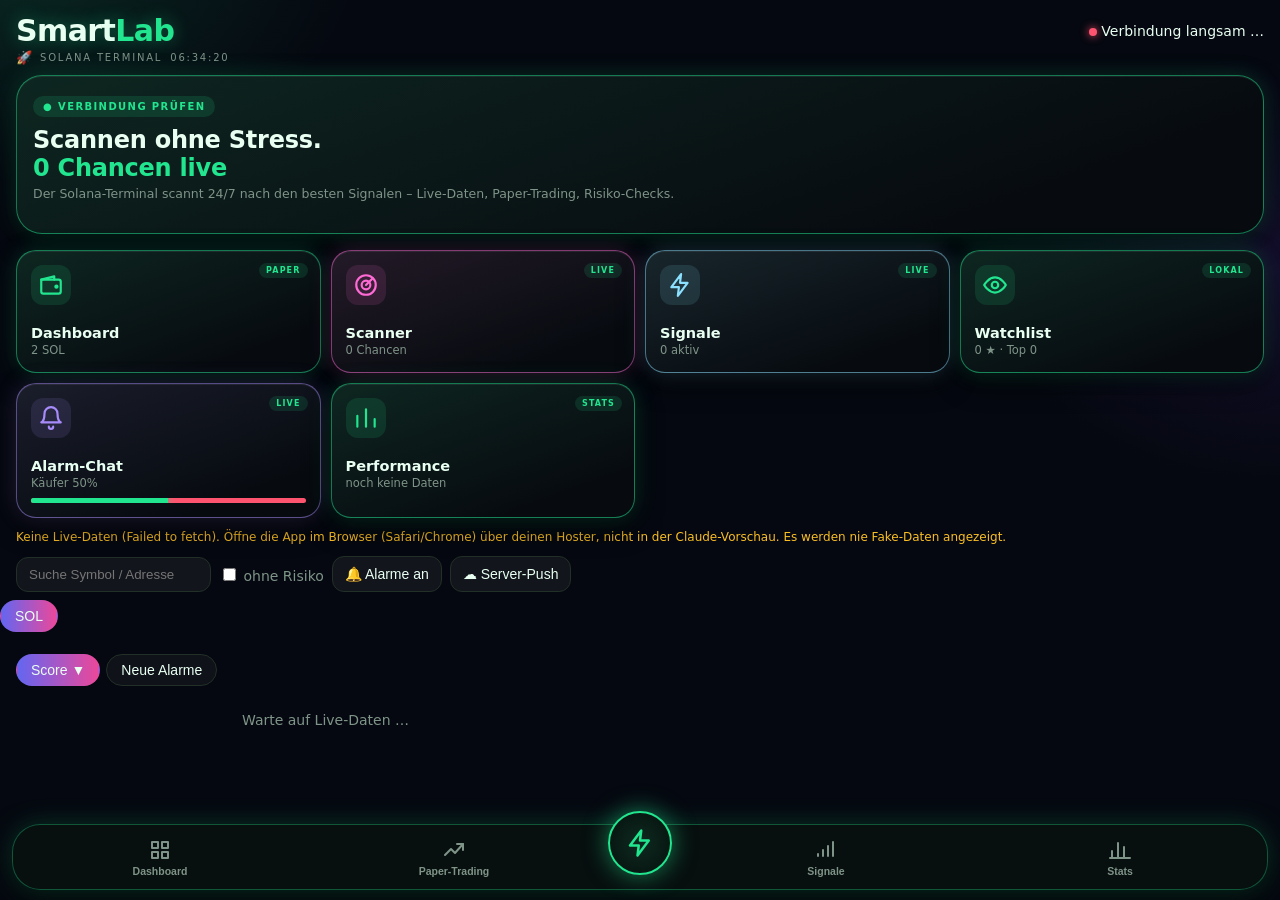
==== index.html @ 412c171f "Add files via upload" ====
<!doctype html><html lang=de><meta charset=utf-8><meta name=viewport content="width=device-width,initial-scale=1,viewport-fit=cover"><meta name=theme-color content="#070b14">
<link rel=manifest href=manifest.json><link rel=apple-touch-icon href=icon-192.png><meta name=apple-mobile-web-app-capable content=yes><title>Smart Lab</title>
<style>
:root{--bg:#0a0a14;--p:#0f1420;--l:#223027;--t:#e9fff2;--m:#7f9488;--g:#22e58f;--r:#ff5470;--c:#38bdf8;--y:#fbbf24}
*{box-sizing:border-box}body{margin:0;padding-top:env(safe-area-inset-top);padding-bottom:env(safe-area-inset-bottom);min-height:100vh;color:var(--t);font:14px system-ui,-apple-system;background:radial-gradient(700px 400px at 5% -5%,#0d3d2b77,transparent),radial-gradient(700px 500px at 100% 25%,#0a2a3a55,transparent),var(--bg)}
header{padding:16px 16px 4px;display:flex;align-items:center;justify-content:space-between}h1{font:800 30px/1 system-ui;margin:0;letter-spacing:-.02em;color:var(--t)}h1 span{color:var(--g)}
.sub{display:flex;align-items:center;gap:8px;color:var(--m);font-size:10px;letter-spacing:.18em;margin-top:6px}.sub:before{content:'🚀';font-size:13px;filter:none;letter-spacing:0}
.dot{display:inline-block;width:8px;height:8px;border-radius:50%;background:var(--g);box-shadow:0 0 8px var(--g)}.dot.e{background:var(--r);box-shadow:0 0 8px var(--r)}
.hero{margin:8px 16px 4px;padding:20px 16px;border-radius:26px;border:1px solid #22e58f33;background:linear-gradient(150deg,#0e2a20,#0a1410 75%);box-shadow:0 12px 30px #0009,inset 0 1px #ffffff14;position:relative;overflow:hidden}
.hero .bd{display:inline-flex;align-items:center;gap:6px;font-size:10px;font-weight:700;letter-spacing:.14em;padding:5px 10px;border-radius:20px;background:#22e58f22;color:var(--g)}
.hero h2{font:800 24px/1.15 system-ui;margin:10px 0 4px;letter-spacing:-.01em}.hero h2 b{color:var(--g);display:block}
.hero p{color:var(--m);margin:0 0 12px;font-size:12.5px;max-width:80%}
.tiles{display:grid;grid-template-columns:1fr 1fr;gap:10px;padding:12px 16px}@media(min-width:900px){.tiles{grid-template-columns:repeat(4,1fr)}}
.tile{position:relative;border-radius:20px;border:1px solid #ffffff18;padding:14px;display:flex;flex-direction:column;gap:20px;cursor:pointer;overflow:hidden;background:linear-gradient(160deg,#121a17,#0c1210 85%);box-shadow:0 10px 22px #0008,inset 0 1px #ffffff14;transition:.2s}
.tile.on{border-color:#22e58f77;box-shadow:0 0 0 1px #22e58f55,0 10px 22px #0008}
.tile .bd{position:absolute;top:12px;right:12px;font-size:8px;font-weight:700;letter-spacing:.14em;padding:3px 7px;border-radius:8px;background:#22e58f1f;color:var(--g)}
.tile svg{width:26px;height:26px;fill:none;stroke:currentColor;stroke-width:2;stroke-linecap:round;stroke-linejoin:round;pointer-events:none;background:currentColor22;border-radius:12px;padding:7px;box-sizing:content-box}
.tile b{font-size:14.5px;pointer-events:none}.tile small{display:block;color:var(--m);font-size:11.5px;margin-top:2px;pointer-events:none;line-height:1.3}
.t1{color:#ff6ad5}.t1 svg{background:#ff6ad51f}.t2{color:#8be0ff}.t2 svg{background:#8be0ff1f}
.t3{color:#22e58f}.t3 svg{background:#22e58f1f}.t4{color:#a78bfa}.t4 svg{background:#a78bfa1f}
.bar{height:5px;border-radius:5px;background:var(--r);overflow:hidden;margin-top:7px}.bar i{display:block;height:100%;width:50%;background:var(--g);box-shadow:0 0 8px var(--g)}
input,button.b{background:#ffffff0d;border:1px solid var(--l);color:var(--t);border-radius:12px;padding:9px 12px}#er{color:var(--y);padding:0 16px 8px;font-size:12px}
.row{display:flex;flex-wrap:wrap;gap:8px;align-items:center;padding:4px 16px 8px}.row label{color:var(--m)}
.pr{display:flex;gap:6px;flex-wrap:wrap;align-items:center;padding:0 16px 8px}.pr button{border:1px solid var(--l);border-radius:20px;padding:6px 12px;color:var(--t);background:#ffffff0a}
details{margin:0 16px 10px;background:#ffffff0a;border:1px solid var(--l);border-radius:14px;padding:8px 12px}details label{display:block;margin:6px 0;color:var(--m)}details input{width:120px;margin-left:8px}
#hot{display:grid;grid-template-columns:repeat(auto-fit,minmax(150px,1fr));gap:10px;padding:0 16px 12px}
.hc{background:linear-gradient(160deg,#1a1a3d,#132544);border:1px solid var(--l);border-radius:16px;padding:12px;box-shadow:0 0 20px #6366f11f}.hc b{font-size:16px}.hc small{color:var(--m)}
main{padding:0 16px calc(24px + env(safe-area-inset-bottom))}
.w{overflow-x:auto;background:#ffffff08;border:1px solid var(--l);border-radius:18px;backdrop-filter:blur(8px)}table{border-collapse:collapse;width:100%;white-space:nowrap}
th,td{padding:9px 10px;text-align:right;border-bottom:1px solid #ffffff12}th{color:var(--m);cursor:pointer;font-weight:600}td:first-child,th:first-child{text-align:left}
tr.hit{box-shadow:inset 3px 0 var(--g);background:#22e58f12}.up{color:var(--g)}.dn{color:var(--r)}
@keyframes fl{from{background:#38bdf83a}to{background:transparent}}tr.nw{animation:fl 2.5s}
.sc{display:inline-block;min-width:34px;text-align:center;border-radius:9px;padding:2px 6px;font-weight:800;color:#04121a}
.f{font-size:10px;border:1px solid var(--y);color:var(--y);border-radius:6px;padding:1px 4px;margin-left:4px}.f.B{border-color:var(--c);color:var(--c)}.f.W{border-color:var(--r);color:var(--r)}
.chn{font-size:9px;font-weight:700;letter-spacing:.05em;color:var(--m);border:1px solid var(--l);border-radius:6px;padding:1px 5px;margin-left:2px}
button{background:none;border:0;color:var(--m);cursor:pointer;font-size:14px}button.st{color:var(--y)}
tr.x td{text-align:left;white-space:normal;color:var(--m)}tr.x a{margin-right:12px}
aside{background:#ffffff08;border:1px solid var(--l);border-radius:18px;padding:14px}aside div{padding:8px 0;border-bottom:1px solid #ffffff12}a{color:var(--c);text-decoration:none}
.cd{position:relative;background:linear-gradient(160deg,#ffffff12,#ffffff05);border:1px solid #ffffff1c;border-radius:20px;padding:12px;margin-bottom:10px;backdrop-filter:blur(10px);box-shadow:0 8px 24px #0006}
.cd.hit{border-color:#22e58f88;box-shadow:0 0 22px #22e58f33,0 8px 24px #0006}.cd.nw{animation:fl 2.5s}
.ch{display:flex;align-items:center;gap:8px;flex-wrap:wrap}.ch b{font-size:18px}.ag{margin-left:auto;color:var(--m);font-size:12px}
.ca{display:flex;align-items:center;justify-content:space-between;width:100%;margin:8px 0;padding:10px 12px;border-radius:12px;background:#38bdf814;border:1px dashed #38bdf877;color:var(--c);font:600 13px ui-monospace,monospace}.ca span{color:var(--t);font-family:system-ui}.ca:active{background:#38bdf844}
.mg{display:grid;grid-template-columns:repeat(3,1fr);gap:8px}.mg div{background:#ffffff0a;border-radius:12px;padding:8px;text-align:center;font-weight:700}.mg small{display:block;color:var(--m);font-weight:500;font-size:10px;letter-spacing:.08em;text-transform:uppercase}
.cf2{display:flex;align-items:center;gap:10px;margin-top:8px;flex-wrap:wrap}.lk a{display:inline-block;margin:2px 12px 2px 0;font-size:13px}
.chips{display:flex;gap:6px;overflow-x:auto;padding-bottom:10px}.chips button{white-space:nowrap;border:1px solid var(--l);border-radius:20px;padding:7px 14px;color:var(--t);background:#ffffff0a}.chips button.on{background:linear-gradient(90deg,#6366f1,#ec4899);border-color:transparent}
.bub{background:linear-gradient(160deg,#2b2f6b,#1a1f4a);border:1px solid #ffffff1c;border-radius:4px 20px 20px 20px;padding:10px 12px;margin-bottom:10px;max-width:520px}.bub small{display:block;color:var(--m);margin-bottom:2px}
.toast{position:fixed;left:50%;bottom:calc(24px + env(safe-area-inset-bottom));transform:translate(-50%,40px);opacity:0;background:#22e58f;color:#04121a;font-weight:700;padding:10px 16px;border-radius:14px;transition:.25s;z-index:9;pointer-events:none}.toast.on{opacity:1;transform:translate(-50%,0)}
.em{color:var(--m);padding:16px;text-align:center}@keyframes pu{50%{opacity:.4}}.bd{animation:pu 1.8s infinite}
.cd.cp{display:flex;align-items:center;gap:8px;padding:8px 10px;margin-bottom:6px;cursor:pointer}.cd.cp b{font-size:14px;white-space:nowrap}.cd.cp .ag{margin-left:auto;color:var(--m);font-size:12px;white-space:nowrap}.cd.cp .sc{min-width:28px;font-size:12px}
#cpb.on{background:linear-gradient(90deg,#6366f1,#ec4899);border-color:transparent}
@media(min-width:900px){#cards{display:grid;grid-template-columns:repeat(2,1fr);gap:10px}.cd{margin:0}}
.mo{position:fixed;inset:0;background:#000b;display:none;align-items:center;justify-content:center;z-index:10}.mb{background:var(--p);border:1px solid var(--l);border-radius:18px;padding:16px;width:min(92vw,420px);display:flex;flex-direction:column;gap:10px}.mb input{width:100%;font:600 13px ui-monospace,monospace}.mb small{color:var(--m)}
.ca{gap:10px;align-items:center}.ca code{flex:1;text-align:left;font:600 12px/1.35 ui-monospace,monospace;word-break:break-all;user-select:all;-webkit-user-select:all}.ca span{white-space:nowrap;font-size:12px}
/* Neon-Look */
body{background:radial-gradient(600px 380px at 0 -5%,#22e58f26,transparent 60%),radial-gradient(500px 360px at 100% 30%,#7c3aed22,transparent 60%),#050810}
h1{text-shadow:0 0 18px #22e58f66}.tile b{color:var(--t)}.tile{--a:currentColor}.cd,.hero,.hc{--a:#22e58f}
.cd,.tile,.hero,.hc{border:1px solid color-mix(in srgb,var(--a) 50%,transparent);box-shadow:0 0 22px color-mix(in srgb,var(--a) 18%,transparent),0 10px 26px #000a,inset 0 1px #ffffff12;background:linear-gradient(160deg,color-mix(in srgb,var(--a) 10%,#0b1114),#070b10 80%)}
#cards>.cd:nth-of-type(6n+2){--a:#ff5470}#cards>.cd:nth-of-type(6n+3){--a:#38bdf8}#cards>.cd:nth-of-type(6n+4){--a:#a78bfa}#cards>.cd:nth-of-type(6n+5){--a:#f472b6}
.mg div{background:#06120f99;border:1px solid #22e58f22}
.av{width:38px;height:38px;border-radius:50%;display:inline-flex;align-items:center;justify-content:center;font-weight:800;font-size:13px;background:radial-gradient(circle at 30% 30%,#22e58f55,#0b1a2a);border:1px solid #22e58f66;box-shadow:0 0 12px #22e58f44}
#nv{position:fixed;left:12px;right:12px;bottom:calc(10px + env(safe-area-inset-bottom));height:66px;display:grid;grid-template-columns:1fr 1fr 78px 1fr 1fr;align-items:center;border-radius:28px;background:#08110fee;border:1px solid #22e58f55;box-shadow:0 0 26px #22e58f33,0 10px 30px #000c;backdrop-filter:blur(14px);z-index:9}
#nv button{display:flex;flex-direction:column;align-items:center;gap:3px;color:var(--m);font-size:10.5px;font-weight:600;padding:6px 0}
#nv button.on{color:var(--g);text-shadow:0 0 10px #22e58f88}
#nv svg{width:24px;height:24px;fill:none;stroke:currentColor;stroke-width:2;stroke-linecap:round;stroke-linejoin:round;pointer-events:none}
#nv .mid{width:64px;height:64px;margin:-28px auto 0;border-radius:50%;background:radial-gradient(circle,#0d2a20,#06100d);border:2px solid var(--g);color:var(--g);box-shadow:0 0 24px #22e58f88;justify-content:center}#nv .mid svg{width:30px;height:30px}
body.sb .hero,body.sb .tiles{display:none}
main{padding-bottom:calc(110px + env(safe-area-inset-bottom))}.toast{bottom:calc(96px + env(safe-area-inset-bottom))}
</style>
<header><h1>Smart<span>Lab</span></h1><div><span class=dot id=dt></span> <span id=cd></span></div></header>
<div class=sub style="margin:0 16px 10px"><span>SOLANA TERMINAL</span><span id=ts></span></div>
<div class=hero><span class=bd id=hbd>● BOT AKTIV</span><h2>Scannen ohne Stress.<b id=hk1>0 Chancen live</b></h2><p>Der Solana-Terminal scannt 24/7 nach den besten Signalen – Live-Daten, Paper-Trading, Risiko-Checks.</p></div>
<div class=tiles>
<div class="tile t3 on" data-v=dash><span class=bd>PAPER</span><svg viewBox="0 0 24 24"><path d="M3 7h16a2 2 0 012 2v9a2 2 0 01-2 2H5a2 2 0 01-2-2z"/><path d="M3 7l12-3v3"/><circle cx="17" cy="13.5" r="1"/></svg><div><b>Dashboard</b><small id=k6>2 SOL</small></div></div>
<div class="tile t1" data-v=scan><span class=bd>LIVE</span><svg viewBox="0 0 24 24"><circle cx=12 cy=12 r=9 /><circle cx=12 cy=12 r=4 /><path d="M12 12l6-6"/></svg><div><b>Scanner</b><small id=k1>0 Tokens</small></div></div>
<div class="tile t2" data-v=sig><span class=bd>LIVE</span><svg viewBox="0 0 24 24"><path d="M13 2L4 14h7l-1 8 9-12h-7z"/></svg><div><b>Signale</b><small id=k2>0 aktiv</small></div></div>
<div class="tile t3" data-v=watch><span class=bd>LOKAL</span><svg viewBox="0 0 24 24"><path d="M2 12s4-7 10-7 10 7 10 7-4 7-10 7S2 12 2 12z"/><circle cx=12 cy=12 r=3 /></svg><div><b>Watchlist</b><small id=k3>0 ★</small></div></div>
<div class="tile t4" data-v=feed><span class=bd>LIVE</span><svg viewBox="0 0 24 24"><path d="M6 8a6 6 0 0112 0c0 7 3 8 3 8H3s3-1 3-8"/><path d="M10 20a2 2 0 004 0"/></svg><div><b>Alarm-Chat</b><small id=k4>Käufer 0%</small><div class=bar><i id=br></i></div></div></div>
<div class="tile t3" data-v=perf><span class=bd>STATS</span><svg viewBox="0 0 24 24"><path d="M4 20V10M12 20V4M20 20v-7"/></svg><div><b>Performance</b><small id=k5>noch keine Daten</small></div></div>
</div>
<div id=er></div>
<div class=row><input id=q placeholder="Suche Symbol / Adresse"><label><input id=rk type=checkbox> ohne Risiko</label><button class=b id=nb>🔔 Alarme an</button><button class=b id=spb>☁ Server-Push</button></div>
<div class=chips id=chn></div>
<div id=hot></div>
<main><div id=tw><div class=chips id=sr></div><div id=cards></div></div><aside id=fa><b>💬 Alarm-Chat</b><input id=fq placeholder="Suche: Symbol, Adresse, SIGNAL, x2, Watchlist" style="width:100%;margin-top:8px"><div id=fd style="margin-top:10px"></div></aside></main><nav id=nv><button data-v=dash><svg viewBox="0 0 24 24"><path d="M4 4h6v6H4zM14 4h6v6h-6zM4 14h6v6H4zM14 14h6v6h-6z"/></svg>Dashboard</button><button data-v=perf><svg viewBox="0 0 24 24"><path d="M3 17l6-6 4 4 8-9"/><path d="M15 6h6v6"/></svg>Paper-Trading</button><button class=mid data-v=home><svg viewBox="0 0 24 24"><path d="M13 2L4 14h7l-1 8 9-12h-7z"/></svg></button><button data-v=sig><svg viewBox="0 0 24 24"><path d="M4 18v-2M9 18v-6M14 18V8M19 18V4"/></svg>Signale</button><button data-v=stats><svg viewBox="0 0 24 24"><path d="M4 20v-7M10 20V5M16 20v-11M22 20H2"/></svg>Stats</button></nav>
<div class=toast id=toast></div><div class=mo id=mo><div class=mb><b>Adresse manuell kopieren</b><input id=mi readonly onclick="this.select()"><small>Automatisches Kopieren wird hier blockiert. Tippe ins Feld, wähle „Alles auswählen“ und dann „Kopieren“.</small><button class=b data-m=1>Schließen</button></div></div>
<script>const $=s=>document.querySelector(s),X=s=>String(s).replace(/[&<>"']/g,c=>'&#'+c.charCodeAt(0)+';');
const F=n=>n>=1e6?'$'+(n/1e6).toFixed(2)+'M':n>=1e3?'$'+(n/1e3).toFixed(1)+'K':'$'+Math.round(n);
const tm=ts=>new Date(ts).toLocaleTimeString('de-DE',{hour:'2-digit',minute:'2-digit',second:'2-digit'}),dl=ts=>{const n=new Date(),s0=new Date(n.getFullYear(),n.getMonth(),n.getDate()).getTime();return ts>=s0?'Heute':ts>=s0-864e5?'Gestern':new Date(ts).toLocaleDateString('de-DE',{day:'2-digit',month:'2-digit'})},ago=ts=>{const m=Math.floor((Date.now()-ts)/6e4);return m<1?'gerade eben':m<60?'vor '+m+' Min':m<1440?'vor '+Math.floor(m/60)+' Std '+m%60+' Min':'vor '+Math.floor(m/1440)+' Tg'};
const al2=x=>FD.find(f=>f.key==x.key&&f.ts);
const ld=(k,d)=>{try{return JSON.parse(localStorage[k])}catch(e){return d}},sv=(k,v)=>{try{localStorage[k]=JSON.stringify(v)}catch(e){}};
const CHAINS=['solana'],CHN={solana:'SOL'};
const CF=[['liq','Min. Liquidität $'],['vol','Min. Vol 1h $'],['mmin','Min. MCap $'],['mmax','Max. MCap $'],['ratio','Min. Käuferanteil (0-1)'],['score','Min. Score'],['fs','Final-Stretch-Modus (1=an, 0=aus)'],['cooldown','Cooldown (Minuten)'],['watchPct','Watchlist-Alarm ab % Bewegung'],['devMax','Max. Dev-Wallet-Anteil %'],['quietFrom','Ruhe ab Stunde (0-23, leer=aus)'],['quietTo','Ruhe bis Stunde (0-23)'],['sound','Ton (1/0)'],['minAge','Neu-Token-Sperre (Min. nach Launch)'],['tgMin','Telegram ab Score'],['tgToken','Telegram Bot-Token','text'],['tgChat','Telegram Chat-ID','text'],['workerUrl','Cloudflare-Worker-URL (für Server-Push)','text'],['vapidKey','VAPID Public Key (vom Worker)','text'],['botUrl','Bot-Worker-URL (24/7-Betrieb)','text'],['botKey','Bot-Passwort (24/7-Betrieb)','text']];
const PR={Konservativ:{liq:3e4,vol:5e4,mmin:1e5,mmax:1e7,ratio:.6,score:75},Ausgewogen:{liq:1e4,vol:2e4,mmin:5e4,mmax:5e6,ratio:.55,score:55},Aggressiv:{liq:5e3,vol:1e4,mmin:2e4,mmax:5e6,ratio:.5,score:55}};
const DM=40;
let C={liq:1e4,vol:2e4,mmin:5e4,mmax:5e6,ratio:.55,score:55,cooldown:30,watchPct:15,devMax:15,quietFrom:'',quietTo:'',sound:1,tgToken:'',tgChat:'',workerUrl:'',vapidKey:'',botUrl:'',botKey:'',tgMin:80,minAge:6,fs:1};Object.assign(C,ld('c',{}));if(+C.score===60)C.score=55;C.score=Math.max(55,+C.score||55);
if(ld('wipe',0)<1){['pt','tr','stz','stzh','rc','h','fd','s2','snz','wv','bwt'].forEach(k=>{try{localStorage.removeItem(k)}catch(e){}});sv('pt',{open:{},done:[],rs:Date.now()});sv('wipe',1)}
const inQuiet=()=>{if(C.quietFrom===''||C.quietTo===''||C.quietFrom==null||C.quietTo==null)return false;const h=new Date().getHours(),f=+C.quietFrom,t=+C.quietTo;return f<t?(h>=f&&h<t):(h>=f||h<t)};
let LK={},view='home',LE='',R=[],FD=ld('fd',[]),SP={},KN=null,bad=0,nxt=0,key='score',dir=-1;
let W=new Set(ld('w',[])),SM=ld('s2',null);if(!SM){SM={};(ld('s',[])||[]).forEach(k=>SM[k]=Date.now())}
let Hh=ld('h',{}),RC=ld('rc',{}),RCbusy=new Set(),CE=ld('ce',null);if(!CE)CE=[...CHAINS];
let PT=ld('pt',{open:{},done:[]}),PTC={size:.2,tp:.2,sl:.2,min:55,fee:.01,start:2,arm:.2,cap:1.5,tr:.12,tr2:.15,floor:.08,stages:[[.25,1/3],[.6,1/3]],maxOpen:3,maxRun1:120,maxMcLiq:30,confirm:45e3,rug:.3,stagMin:90,stagBand:.1,dayLoss:.3,minAge:.5,minLiq:15e3,maxRun:40,buy:70,top10:40,top1:25,ins:20,holdMin:60,tfee:5};
let TR=ld('tr',{}),STZ=ld('stz',{wins:0,losses:0,total:0}),STZH=ld('stzh',[]);
let WV=ld('wv',{}),CP=false,SNZ=ld('snz',{});
let CO=Object.assign({rules:[],les:[],sh:[],dn:{}},ld('co',{}));
const mF=f=>{const g=(k,d)=>f[k]==null?d:f[k],c=(x,a,b)=>Math.max(a,Math.min(b,x));return[g('score',55)/100,c(Math.log(1+g('mcl',10))/4,0,1.5),c(g('c5',0)/50,-1,2),c(g('c1',0)/200,-1,2),g('ratio',.55),Math.log(1+g('liq',1e4))/12,Math.min(g('age',5),48)/48,g('top10',20)/100,g('top1',8)/50,c(g('v1l',2)/10,0,2),c(Math.log(1+g('act',50))/7,0,1.5),c(g('since',0)/100,-1,2),c(Math.log(1+g('rep',0))/4,0,1.5),g('soc',1)/3,c(g('ser',0)/3,0,2)]};
const mS=z=>1/(1+Math.exp(-Math.max(-30,Math.min(30,z))));
const mP=(m,f)=>{const x=mF(f);if(x.length!=m.w.length)return 1;return mS(m.b+x.reduce((a,v,i)=>a+v*m.w[i],0))};
function mFit(S){const X=S.map(s=>mF(s.f)),w=Array(X[0].length).fill(0);let b=0;for(let e=0;e<300;e++){const gw=Array(w.length).fill(0);let gb=0;S.forEach((s,i)=>{const er=mS(b+X[i].reduce((a,v,j)=>a+v*w[j],0))-(s.w?1:0);X[i].forEach((v,j)=>gw[j]+=er*v);gb+=er});for(let j=0;j<w.length;j++)w[j]-=.3*(gw[j]/S.length+.05*w[j]);b-=.3*gb/S.length}return{w,b}}
function coachModel(){const S=PT.done.filter(d=>d.f).map(d=>({f:d.f,w:d.sol>0,t:d.t1})).concat((CO.ss||[]).map(s=>({f:s.f,w:s.w,t:s.t}))),old=CO.m||{};
 if(S.length<30){CO.m=Object.assign(old,{n:S.length,on:false});return}
 S.sort((a,b)=>a.t-b.t);const k=Math.floor(S.length*.75),tr=S.slice(0,k),te=S.slice(k),br=tr.filter(s=>s.w).length/tr.length,m0=mFit(tr),
 bs=te.reduce((a,s)=>a+(mP(m0,s.f)-(s.w?1:0))**2,0)/te.length,b0=te.reduce((a,s)=>a+(br-(s.w?1:0))**2,0)/te.length,m=mFit(S),base=S.filter(s=>s.w).length/S.length;
 CO.m={w:m.w,b:m.b,n:S.length,base,th:Math.max(.12,base*.6),q:b0?1-bs/b0:0,on:te.length>=10&&bs<b0*.95&&!old.off,off:old.off,sn:old.sn||0,sl:old.sl||0}}
const EXA={BE07:[.07,.01],BE10:[.1,.02],BE15:[.15,.03]};
function coachAlt(t,pnl){const X=t.x||(t.x={}),pk=(t.peak||t.mc0)/t.mc0-1;for(const n in EXA){if(!(n in X))X[n]=null;if(X[n]!=null)continue;if(pnl>=.2)X[n]=.2;else if(pnl<=-.2)X[n]=pnl;else if(pk>=EXA[n][0]&&pnl<=EXA[n][1])X[n]=(1+pnl)*.98-1}for(const n in EXG){if(!(n in X))X[n]=null;if(X[n]!=null)continue;if(pnl>=EXG[n][0])X[n]=EXG[n][0];else if(pnl<=-EXG[n][1])X[n]=pnl}}
function coachExit(){const T=PT.done.filter(d=>d.alt&&d.alt.FIX20!=null&&d.alt.BE10!=null);CO.xg={};if(T.length<20)return;let best=null;const av=x=>x.reduce((s,v)=>s+v,0)/(x.length||1);
 for(const n in EXA){const gs=T.filter(d=>d.alt[n]!=null).map(d=>d.alt[n]-d.alt.FIX20),g=av(gs),h=Math.floor(gs.length/2);CO.xg[n]=g;if(g>.005&&av(gs.slice(0,h))>0&&av(gs.slice(h))>0&&(!best||g>CO.xg[best]))best=n}
 CO.ex=best?{n:best,arm:EXA[best][0],stop:EXA[best][1]}:null;
 const T2=PT.done.filter(d=>d.alt&&d.alt.FIX20!=null&&d.alt.T15S12!=null);let b2=null;
 if(T2.length>=20)for(const n in EXG){const gs=T2.map(d=>d.alt[n]-d.alt.FIX20),g=av(gs),h=Math.floor(gs.length/2);CO.xg[n]=g;if(g>.005&&av(gs.slice(0,h))>0&&av(gs.slice(h))>0&&(!b2||g>CO.xg[b2]))b2=n}
 CO.tpsl=b2?{n:b2,tp:EXG[b2][0],sl:EXG[b2][1]}:null;coachApply()}
const EXG={};[.15,.2,.3].forEach(tp=>[.12,.15,.2].forEach(sl=>{if(!(tp==.2&&sl==.2))EXG['T'+Math.round(tp*100)+'S'+Math.round(sl*100)]=[tp,sl]}));
function coachApply(){PTC.buy=CO.buy||70;PTC.tp=CO.tpsl?CO.tpsl.tp:.2;PTC.sl=CO.tpsl?CO.tpsl.sl:.2}coachApply();
const coachP=r=>CO.m&&CO.m.w&&CO.m.n>=30?'<br><small>🧠 KI-Chance '+Math.round(mP(CO.m,feat(r))*100)+'%</small>':'';
document.addEventListener('click',async e=>{const id=e.target.id;if(id=='cob'){const j=JSON.stringify({co:CO,pt:PT.done.slice(0,150)});try{await navigator.clipboard.writeText(j);alert('Coach-Daten kopiert. Füge sie in eine Notiz ein, um sie zu sichern.')}catch(x){prompt('Alles markieren und kopieren:',j)}}
 if(id=='coi'){const t=prompt('Gesicherte Coach-Daten einfügen:');if(!t)return;try{const j=JSON.parse(t);if(!j.co)throw 0;CO=Object.assign({rules:[],les:[],sh:[],dn:{}},j.co);const have=new Set(PT.done.map(d=>d.addr+d.t0));(j.pt||[]).forEach(d=>{if(!have.has(d.addr+d.t0))PT.done.push(d)});PT.done.sort((a,b)=>b.t1-a.t1);PT.done=PT.done.slice(0,150);sv('co',CO);sv('pt',PT);coachApply();draw()}catch(x){alert('Die Daten konnten nicht gelesen werden.')}}});
function coachInfo(){const m=CO.m||{},x=CO.xg||{};return coachBil()+`<div style="padding:8px 0;border-top:1px solid #ffffff12"><b>📈 Vorhersage-Modell</b><br><small>${m.on?'aktiv – blockiert Einstiege mit Gewinnchance unter '+Math.round(m.th*100)+'% ('+(m.sn||0)+' geprüft, Qualität '+Math.round(m.q*100)+'%)':m.off?'abgeschaltet – blockierte zu viele Gewinner':m.n>=30?'lernt weiter (noch nicht besser als Zufall)':'sammelt Daten: '+(m.n||0)+' von 30 Trades'}</small></div><div style="padding:8px 0;border-top:1px solid #ffffff12"><b>🔒 Ausstiegs-Optimierer</b><br><small>${CO.ex?'aktiv: '+CO.ex.n+' – Stop auf '+(CO.ex.stop*100).toFixed(0)+'% sobald der Trade +'+(CO.ex.arm*100).toFixed(0)+'% erreicht hat':'testet Gewinn-Sicherungen und Take-Profit/Stop-Loss-Werte parallel zu jedem Trade'}${CO.tpsl?'<br>Ziele angepasst: Take-Profit +'+Math.round(CO.tpsl.tp*100)+'% · Stop-Loss −'+Math.round(CO.tpsl.sl*100)+'%':''}${Object.keys(x).length?'<br>Ø Vorteil je Trade: '+Object.entries(x).sort((a,b)=>b[1]-a[1]).slice(0,4).map(([k,v])=>k+' '+(v>=0?'+':'')+(v*100).toFixed(1)+'%').join(' · '):''}</small></div>`}
const KF={score:['Score',v=>v.toFixed(0)],mcl:['MCap/Liq',v=>v.toFixed(0)+'×'],c5:['5-Min-Lauf',v=>v.toFixed(0)+'%'],c1:['1-Std-Lauf',v=>v.toFixed(0)+'%'],ratio:['Käuferanteil',v=>(v*100).toFixed(0)+'%'],liq:['Liquidität',F],age:['Alter',v=>v.toFixed(1)+' Std'],top10:['Top-10-Holder',v=>v.toFixed(0)+'%'],top1:['Größter Wallet',v=>v.toFixed(0)+'%'],hour:['Uhrzeit',v=>v.toFixed(0)+' Uhr'],act:['Transaktionen/h',v=>v.toFixed(0)],since:['Anstieg seit Erstsicht',v=>v.toFixed(0)+'%'],rep:['Kommentare',v=>v.toFixed(0)],soc:['Social-Links',v=>v.toFixed(0)+' von 3'],ser:['Weitere Coins des Erstellers',v=>v.toFixed(0)],v1l:['Volumen/Liq',v=>v.toFixed(1)+'×']};
const HY=[['c5','>',20,'Einstieg nach starkem 5-Min-Lauf'],['c1','>',80,'Token war in 1h schon stark gelaufen'],['mcl','>',20,'Dünne Liquidität im Verhältnis zur MCap'],['ratio','<',.58,'Verkäuferdruck (wenig Käufer)'],['top10','>',30,'Hohe Holder-Konzentration'],['top1','>',15,'Ein Wallet dominiert'],['liq','<',2e4,'Wenig Liquidität'],['age','<',1,'Sehr junger Token'],['ser','>',1,'Ersteller startet serienweise Coins'],['soc','<',1,'Keine Social-Links']];
const feat=r=>{const g=r.rug||{},n=x=>x==null||isNaN(x)?null:+(+x).toFixed(3);return{score:r.score,mcl:r.liq>0?n(r.mc/r.liq):null,c5:n(r.c5||0),c1:n(r.c1||0),ratio:n(r.ratio),hour:new Date().getHours(),act:(r.b||0)+(r.s||0),since:n((r.since||0)*100),...fx(r),liq:Math.round(r.liq),age:n(r.age),top10:n(g.top10),top1:n(g.top1),v1l:r.liq>0?n(r.v1/r.liq):null}};
const rt=(u,f)=>{const x=f&&f[u.k];return x!=null&&(u.o=='>'?x>=u.v:x<=u.v)};
const rn=u=>KF[u.k][0]+(u.o=='>'?' ≥ ':' ≤ ')+KF[u.k][1](u.v);
function smp(){return PT.done.filter(d=>d.f).map(d=>({f:d.f,l:d.sol<0,s:d.sol,t:d.t1})).concat((CO.ss||[]).map(x=>({f:x.f,l:!x.w,s:x.s==null?(x.w?.01:-.03):x.s,t:x.t}))).sort((a,b)=>b.t-a.t)}
function ev(u,T){T=T||smp();const h=[[0,0],[0,0]];let n=0,l=0,s=0;T.forEach((d,i)=>{if(!rt(u,d.f))return;n++;s+=d.s;const q=i<T.length/2?0:1;h[q][0]++;if(d.l){l++;h[q][1]++}});return{n,l,s,h,N:T.length,base:T.length?T.filter(d=>d.l).length/T.length:0}}
function coachObserve(){let k=0;const n=Date.now();if(CO.sh.filter(x=>x.u=='obs').length>=30)return;
 for(const r of R){if(k>=3||CO.sh.length>=60)break;if(r.score<PTC.min||r.liq<(r.fs?4e3:1e4)||PT.open[r.key]||CO.dn[r.key]||CO.sh.some(x=>x.key==r.key))continue;
  CO.sh.push({key:r.key,chain:r.chain,addr:r.addr,mc0:r.mc,t0:n,u:'obs',last:r.mc,seen:n,lq:r.liq,f:feat(r)});k++}}
function addRule(k,o,v,why){if(CO.rules.some(u=>u.k==k&&u.o==o))return null;const u={id:'r'+Date.now().toString(36)+k,k,o,v,s:'probe',t:Date.now(),why,b:0,sn:0,sl:0};CO.rules.push(u);return u}
function coachPost(d){const f=d.f||{},c=[],ids=[];
 if(d.why=='RUG')c.push('Liquidität wurde abgezogen (Rug)');
 if(d.hi>=.12)c.push('Gewinn nicht gesichert – Trade stand bei +'+(d.hi*100).toFixed(0)+'%, endete im Minus');
 else if(d.hi<.03&&d.t1-d.t0>6e5)c.push('Kein Momentum – Kurs kam nie in Fahrt');
 for(const[k,o,v,tx]of HY)if(f[k]!=null&&(o=='>'?f[k]>=v:f[k]<=v)){c.push(tx+' ('+KF[k][0]+' '+KF[k][1](f[k])+')');const u=addRule(k,o,v,'Verlust '+d.sym);if(u)ids.push(u.id)}
 CO.les.unshift({t:Date.now(),sym:d.sym,sol:d.sol,why:d.why,c:c.length?c:['Keine klare Ursache erkennbar – normales Marktrisiko'],n:ids.length});CO.les=CO.les.slice(0,30)}
function coachMine(){const T=smp();if(T.length<20)return;const N=T.length,base=T.filter(d=>d.l).length/N;let best=null;
 for(const k in KF){if(k=='score')continue;const vs=T.map(d=>d.f[k]).filter(x=>x!=null).sort((a,b)=>a-b);if(vs.length<10)continue;
  for(const o of['>','<'])for(const q of[.2,.35,.5,.65,.8]){if(CO.rules.some(u=>u.k==k&&u.o==o))continue;const v=+vs[Math.floor(q*(vs.length-1))].toPrecision(2),u={k,o,v},e=ev(u,T);
   if(e.n>=Math.max(6,N*.08)&&e.l/e.n>=.75&&e.l/e.n>=base+.2&&wl(e.l,e.n)>base&&e.s<0&&(!best||e.s<best.e.s))best={u,e}}}
 if(best)addRule(best.u.k,best.u.o,best.u.v,'Muster in '+N+' Trades')}
function coachReview(){for(const u of CO.rules){if(u.s=='off')continue;const e=ev(u),n=e.n,l=e.l,lr=n?l/n:0,ok=e.h.every(h=>h[0]<2||h[1]/h[0]>=.6);
  if(u.s=='probe'&&n>=6&&lr>=.75&&ok&&e.s<0&&wl(l,n)>e.base+.03)u.s='on';
  else if(n>=8&&lr<.5)u.s=u.s=='on'?'off':'drop';
  u.n=n;u.lr=lr}
 CO.rules=CO.rules.filter(u=>u.s!='drop'&&!(u.s=='probe'&&Date.now()-u.t>6048e5&&(u.n||0)<3));
 const pr=CO.rules.filter(u=>u.s=='probe');if(pr.length>8)pr.sort((a,b)=>(a.n||0)-(b.n||0)).slice(0,pr.length-8).forEach(u=>CO.rules.splice(CO.rules.indexOf(u),1))}
function coachLearn(d){if(!d||!d.f)return;if(d.sol<0)coachPost(d);coachMine();coachReview();coachModel();coachExit();coachScore();sv('co',CO)}
const wl=(l,n)=>{if(!n)return 0;const z=1.96,p=l/n;return(p+z*z/(2*n)-z*Math.sqrt(p*(1-p)/n+z*z/(4*n*n)))/(1+z*z/n)};
function coachWait(r){const P=CO.pd=CO.pd||{},n=Date.now(),p=P[r.key];for(const k in P)if(n-P[k].t>18e4)delete P[k];
 if(!p){P[r.key]={t:n,mc:r.mc};return{k:'wait'}}if(n-p.t<PTC.confirm)return{k:'wait'};delete P[r.key];
 if(r.mc<p.mc*.95||r.mc>p.mc*1.12||(r.c5||0)<-3){const S=CO.hs=CO.hs||{};S['Bestätigung']=(S['Bestätigung']||0)+1;return{k:'confirm'}}return null}
function coachScore(){const T=PT.done.filter(d=>d.score!=null),mean=x=>x.reduce((a,d)=>a+d.sol,0)/x.length;let best=70,bm=null;
 if(T.length>=25){const all=mean(T);for(const t of[70,75,80,85]){const A=T.filter(d=>d.score>t);if(A.length<12)continue;const h=Math.floor(A.length/2),m=mean(A);if(m>all+.005&&mean(A.slice(0,h))>=all&&mean(A.slice(h))>=all&&(bm==null||m>bm)){bm=m;best=t}}}
 CO.buy=best;PTC.buy=best}
function coachHard(r){const L=PT.done.slice(0,2),fq=fx(r);if(fq.ser>=4)return'Serien-Ersteller';
 if(L.length==2&&L.every(d=>d.sol<0)&&Date.now()-L[0].t1<36e5)return'Verlustserie';
 if(PT.done.filter(d=>Date.now()-d.t1<864e5).reduce((a,d)=>a+d.sol,0)<=-PTC.dayLoss)return'Tageslimit';
 if(Object.keys(PT.open).length>=PTC.maxOpen)return'Max. offen';
 return rugOk(r)}
function coachBil(){const bl=CO.bl||0,bw=CO.bw||0,hk=Object.entries(CO.hs||{}).sort((a,b)=>b[1]-a[1]).slice(0,3);return `<div style="padding:8px 0"><b>🛡 Coach-Bilanz</b><br><small>${+C.fs?'🎯 Final Stretch: '+FSM.size+' Tokens gesehen · Quelle: '+(FSS||'wartet')+'<br>':''}${(CO.ss||[]).length?'🔬 Labor: '+CO.ss.length+' Kandidaten ausgewertet, '+Math.round(CO.ss.filter(x=>x.w).length/CO.ss.length*100)+'% erreichten das Ziel<br>':''}${bl+bw?'Von '+(bl+bw)+' geblockten Einstiegen wären '+bl+' Verlierer ('+Math.round(bl/(bl+bw)*100)+'%) und '+bw+' Gewinner gewesen':'Noch keine geblockten Einstiege ausgewertet'}${hk.length?'<br>Sicherheits-Filter blockten: '+hk.map(([k,v])=>k+' '+v+'×').join(' · '):''}<br>Mindest-Score: '+PTC.buy+(CO.buy>70?' (vom Coach erhöht)':'')+' · Einstieg erst nach '+PTC.confirm/1000+' Sek. Bestätigung (Kurs darf nicht fallen oder davonlaufen)</small></div>`}
function coachGate(r){const hw=coachHard(r);if(hw){const H=CO.hd=CO.hd||{},S=CO.hs=CO.hs||{},n=Date.now();if(!H[r.key]||n-H[r.key]>18e5){H[r.key]=n;S[hw]=(S[hw]||0)+1;if(Object.keys(H).length>300)CO.hd={}}return{k:'hard'}}const f=feat(r);for(const u of CO.rules){if(u.s!='on'||!rt(u,f))continue;
  const o0=CO.sh.find(x=>x.key==r.key&&x.u=='obs');if(o0){o0.u=u.id;u.b=(u.b||0)+1}else if(!CO.sh.some(x=>x.key==r.key)&&!CO.dn[r.key]&&CO.sh.length<60){u.b=(u.b||0)+1;CO.sh.push({key:r.key,chain:r.chain,addr:r.addr,mc0:r.mc,t0:Date.now(),u:u.id,last:r.mc,f});sv('co',CO)}return u}
 if(CO.m&&CO.m.on&&mP(CO.m,f)<CO.m.th){const o1=CO.sh.find(x=>x.key==r.key&&x.u=='obs');if(o1)o1.u='model';else if(!CO.sh.some(x=>x.key==r.key)&&!CO.dn[r.key]&&CO.sh.length<60){CO.sh.push({key:r.key,chain:r.chain,addr:r.addr,mc0:r.mc,t0:Date.now(),u:'model',last:r.mc,f});sv('co',CO)}return{k:'model'}}return coachWait(r)}
function coachTick(){if(!CO.sh.length)return;const M={};R.forEach(r=>M[r.key]=r);const now=Date.now();let ch=0;
 CO.sh=CO.sh.filter(x=>{const r=M[x.key];if(r){x.last=r.mc;x.seen=now}else if(now-(x.seen||x.t0)>18e4)return false;const p=x.last/x.mc0-1,age=now-x.t0;let loss=null;
  if(r&&x.lq&&r.liq<x.lq*.6)loss=true;else if(p>=PTC.tp)loss=false;else if(p<=-PTC.sl)loss=true;else if(age>72e4)loss=p-.06<0;else return true;
  if(x.u!='obs'){if(loss)CO.bl=(CO.bl||0)+1;else CO.bw=(CO.bw||0)+1}const u=CO.rules.find(y=>y.id==x.u);if(u){u.sn++;if(loss)u.sl++}if(x.f)CO.ss=(CO.ss||[]).concat({f:x.f,w:!loss,t:now,s:+((Math.max(-PTC.sl,Math.min(PTC.tp,p))-.06)*PTC.size).toFixed(4)}).slice(-400);if(x.u=='model'&&CO.m){CO.m.sn=(CO.m.sn||0)+1;if(loss)CO.m.sl=(CO.m.sl||0)+1;if(CO.m.sn>=8&&CO.m.sl/CO.m.sn<.5){CO.m.off=1;CO.m.on=false}}CO.dn[x.key]=now;ch=1;return false});
 for(const k in CO.dn)if(now-CO.dn[k]>18e5)delete CO.dn[k];
 if(ch){if((CO.oc=(CO.oc||0)+1)%10==0){coachMine();coachModel()}coachReview();sv('co',CO)}}
function coachHtml(){const on=CO.rules.filter(u=>u.s=='on'),pb=CO.rules.filter(u=>u.s=='probe'),off=CO.rules.filter(u=>u.s=='off');
 const ru=u=>`<div style="padding:6px 0;border-top:1px solid #ffffff12"><b>${u.s=='on'?'🛡':u.s=='probe'?'👁':'⏸'} ${X(rn(u))}</b> <button class=f data-cr="${u.id}">${u.s=='on'?'ausschalten':'einschalten'}</button><br><small>${u.s=='on'?(u.b||0)+' Einstiege geblockt · ':''}${u.n?u.n+' Fälle, '+Math.round(u.lr*100)+'% Verlust · ':''}Grund: ${X(u.why)}</small></div>`;
 const ls=CO.les.slice(0,4).map(l=>`<div style="padding:6px 0;border-top:1px solid #ffffff12"><small>${tm(l.t)} · <b>${X(l.sym)}</b> ${sol(l.sol)} SOL (${X(l.why)})</small><br>${l.c.map(x=>'• '+X(x)).join('<br>')}</div>`).join('');
 return `<div class=cd><div class=ch><b>🧠 KI-Coach</b><span class=ag>${on.length} aktiv · ${pb.length} in Beobachtung</span></div><small>Analysiert jeden Verlust, legt Regeln an und blockiert Einstiege erst, wenn die Daten die Regel bestätigen (🛡 = blockiert, 👁 = wird geprüft).</small>${coachInfo()}${on.concat(pb,off).map(ru).join('')||'<div class=em>Noch keine Regeln – der Coach lernt ab dem ersten Verlust-Trade.</div>'}${ls?'<div style="margin-top:8px"><small><b>Letzte Verlust-Analysen</b></small></div>'+ls:''}<div style="margin-top:8px"><button class=b id=cob>Coach sichern</button> <button class=b id=coi>Coach laden</button> <button class=b id=cor>Zurücksetzen</button></div></div>`}
document.addEventListener('click',e=>{const c=e.target.closest('[data-cr]');if(c){const u=CO.rules.find(x=>x.id==c.dataset.cr);if(u){u.s=u.s=='on'?'off':'on';sv('co',CO);draw()}}if(e.target.id=='cor'&&confirm('Alle Regeln und Analysen des Coaches löschen?')){CO={rules:[],les:[],sh:[],dn:{}};sv('co',CO);coachApply();draw()}});

const fl=r=>{const f=[];if(r.age!=null&&r.age<.25)f.push('BRANDNEU');if(r.mc&&r.liq/r.mc<.03)f.push('DÜNNE LIQ');if(r.b+r.s>=20&&r.ratio<.4)f.push('VERKÄUFER');if(r.c1<-30)f.push('DUMP');if(r.boost)f.push('BOOST');if(r.b>=10&&r.s==0&&r.v1>1000)f.push('MÖGL. HONEYPOT');return f};
const sc=r=>{let s=Math.min(30,r.v1/Math.max(r.liq,1)*10)+Math.max(0,r.ratio-.5)*80+Math.min(20,Math.max(0,r.c5)*2)+(r.boost?5:0);
 s-=15*r.flags.filter(x=>['DÜNNE LIQ','VERKÄUFER','DUMP'].includes(x)).length;
 if(r.flags.includes('MÖGL. HONEYPOT'))s-=35;
 if(r.age!=null){if(r.age<.05)s-=5;else if(r.age<3)s+=5;else if(r.age>24)s-=5}
 return Math.round(Math.max(0,Math.min(100,s)))};
const hit=r=>(+C.fs&&r.fs)?(r.liq>=4e3&&r.v1>=5e3&&r.mc>=2e4&&r.mc<=7.5e4&&r.ratio>=C.ratio&&r.score>=C.score):(r.liq>=C.liq&&r.v1>=C.vol&&r.mc>=C.mmin&&r.mc<=C.mmax&&r.ratio>=C.ratio&&r.score>=C.score);
const RCT=18e4;
function rcCheck(addr){const c=RC[addr];if(c&&Date.now()-c.t<RCT)return c;
 if(!RCbusy.has(addr)){RCbusy.add(addr);
  fetch('https://api.rugcheck.xyz/v1/tokens/'+addr+'/report').then(r=>{if(!r.ok)throw new Error('HTTP '+r.status);return r.json()}).then(j=>{
   const risks=(j.risks||[]).filter(x=>x&&(x.level=='danger'||x.level=='warn')).map(x=>x.name||x.description||'Risiko');
   const th=j.topHolders||j.top_holders||[];
   let devPct=null;const dev=Array.isArray(th)?th.find(h=>h&&(h.insider||h.isCreator||/creator|dev/i.test(h.owner||h.type||h.address||''))):null;
   if(dev)devPct=dev.pct??dev.percentage??dev.share??null;
   const mp=new Set((j.markets||[]).map(m=>m&&m.pubkey)),T10=Array.isArray(th)?th.filter(h=>h&&!mp.has(h.address)&&!mp.has(h.owner)).slice(0,10).reduce((a,h)=>a+(+(h.pct??h.percentage)||0),0):0;let lpLocked=null;const mk=(j.markets||[])[0];
   if(mk&&mk.lp)lpLocked=mk.lp.lpLockedPct??mk.lp.locked_pct??(mk.lp.lpLocked!=null?(mk.lp.lpLocked?100:0):null);
   const hp=Array.isArray(th)?th.filter(h=>h&&!mp.has(h.address)&&!mp.has(h.owner)):[],p0=h=>+(h.pct??h.percentage)||0,top1=hp.length?Math.max(...hp.map(p0)):null,insPct=hp.filter(h=>h.insider).reduce((a,h)=>a+p0(h),0),tf=+(j.transferFee&&j.transferFee.pct)||0;
   RC[addr]={t:Date.now(),score:j.score_normalised??j.score??null,risks,devPct,lpLocked,top10:T10>0?T10:null,top1,insPct,rugged:j.rugged===true,mint:!!(j.mintAuthority||(j.token&&j.token.mintAuthority)),freeze:!!(j.freezeAuthority||(j.token&&j.token.freezeAuthority)),tf,holders:j.totalHolders!=null?+j.totalHolders:null};sv('rc',RC);draw()
  }).catch(()=>{RC[addr]={t:Date.now()-RCT+3e4,score:null,risks:[],devPct:null,lpLocked:null}}).finally(()=>RCbusy.delete(addr))}
 return c||null}
function rcFlags(rc){const out=new Set();for(const name of rc.risks||[]){if(/holder|concentrat|whale/i.test(name))out.add('WHALE');else if(/mint/i.test(name))out.add('MINT RISK');else if(/freeze/i.test(name))out.add('FREEZE RISK');else if(/liquidity|lp\b/i.test(name))out.add('LP RISK');else out.add('RISIKO')}
 if(rc.devPct!=null&&rc.devPct>=(C.devMax||15))out.add('DEV HÄLT '+Math.round(rc.devPct)+'%');
 if(rc.lpLocked!=null&&rc.lpLocked<50)out.add('LP UNLOCKED');
 return[...out]}
function st(p,bo){const v=p.volume||{},c=p.priceChange||{},t=(p.txns||{}).h1||{},b=t.buys||0,s=t.sells||0,a=p.baseToken.address,chain=p._chain,key=chain+':'+a,mc=p.marketCap||p.fdv||0;
 const h=Hh[key]=Hh[key]||{mc,t:Date.now()};
 const r={sym:p.baseToken.symbol,addr:a,chain,key,url:p.url||'',mc,liq:(p.liquidity||{}).usd||0,v1:v.h1||0,c5:c.m5||0,c1:c.h1||0,b,s,ratio:b+s?b/(b+s):0,boost:bo.has(key),dex:p.dexId||'',age:p.pairCreatedAt?(Date.now()-p.pairCreatedAt)/36e5:null,since:h.mc?mc/h.mc-1:0};
 r.fs=FSM.has(a)||r.dex=='pumpfun';r.flags=fl(r);if(r.fs)r.flags.push('FINAL STRETCH');r.score=sc(r);r.rug=null;
 if(chain=='solana'&&r.score>=45){const rc=rcCheck(a);if(rc){r.rug=rc;if(rc.score==null&&!(rc.risks||[]).length)r.flags.push('RC OFFLINE');if(rc.risks&&rc.risks.length){const rf=rcFlags(rc);r.flags=r.flags.concat(rf);r.score=Math.max(0,r.score-8*Math.min(3,rf.length))}}}
 return r}
const A='https://api.dexscreener.com',J=async p=>{try{const r=await fetch(A+p);if(!r.ok)throw new Error('HTTP '+r.status);return await r.json()}catch(e){LE=e.message||String(e);throw e}};
function beep(kind){if(!C.sound)return;try{const a=new AudioContext();
 if(kind=='x2'){const o1=a.createOscillator();o1.connect(a.destination);o1.frequency.value=880;o1.start();o1.stop(a.currentTime+.12);
  const o2=a.createOscillator();o2.connect(a.destination);o2.frequency.value=1320;o2.start(a.currentTime+.14);o2.stop(a.currentTime+.28)}
 else{const o=a.createOscillator();o.connect(a.destination);o.frequency.value=880;o.start();o.stop(a.currentTime+.15)}}catch(e){}}
const sol=n=>String(+n.toFixed(3)).replace('.',',');
let SOLUSD=null;
async function updSol(){try{const r=await fetch(A+'/tokens/v1/solana/So11111111111111111111111111111111111111112');if(!r.ok)return;const j=await r.json();const arr=Array.isArray(j)?j:[j];const p=arr.map(x=>+x.priceUsd).find(x=>x>0);if(p)SOLUSD=p}catch(e){}}
const usdN=n=>SOLUSD?'$'+(n*SOLUSD).toLocaleString('de-DE',{minimumFractionDigits:2,maximumFractionDigits:2}):'…';
const usd=n=>SOLUSD?' ('+usdN(n)+')':'';
function ptStats(){const po=Object.values(PT.open),pd=PT.done,v=t=>PTC.size*(1+bp(t,t.last/t.mc0-1))*(1-PTC.fee-(t.slip||0))/(1+PTC.fee+(t.slip||0)),real=pd.reduce((a,d)=>a+d.sol,0),ov=po.reduce((a,t)=>a+v(t),0),os=po.length*PTC.size,gw=pd.filter(d=>d.sol>0),vl=pd.filter(d=>d.sol<=0);
 return{po,pd,v,real,ov,os,free:PTC.start+real-os,gain:gw.reduce((a,d)=>a+d.sol,0),gn:gw.length,loss:vl.reduce((a,d)=>a+d.sol,0),ln:vl.length}}
function renderStats(){const s=ptStats(),tot=s.real+s.ov-s.os,cl=x=>x>=0?'var(--g)':'#ff5d73',sg=n=>(n>=0?'+':'−')+sol(Math.abs(n)),pd=s.pd,N=pd.length,D0=new Date().setHours(0,0,0,0),W=Date.now(),sum=f=>pd.filter(d=>d.t1>=f).reduce((a,d)=>a+d.sol,0),gw=pd.filter(d=>d.sol>0),ls=pd.filter(d=>d.sol<=0),pf=s.loss?s.gain/Math.abs(s.loss):null,hold=N?pd.reduce((a,d)=>a+(d.t1-d.t0),0)/N/6e4:0,bw=[...pd].sort((a,b)=>b.sol-a.sol);
 let mw=0,ml=0,cw=0,cn=0;[...pd].reverse().forEach(d=>{if(d.sol>0){cw++;cn=0}else{cn++;cw=0}mw=Math.max(mw,cw);ml=Math.max(ml,cn)});
 let pk=PTC.start,dd=0;(PT.eq||[]).forEach(e=>{pk=Math.max(pk,e[1]);dd=Math.max(dd,(pk-e[1])/pk)});
 const ex={};pd.forEach(d=>ex[d.why]=(ex[d.why]||0)+1);
 const bk=[[55,64],[65,74],[75,100]].map(([a,b])=>{const g=pd.filter(d=>d.score>=a&&d.score<=b);return g.length?a+'–'+b+': Ø '+sg(g.reduce((x,d)=>x+d.sol,0)/g.length)+' ('+g.length+')':null}).filter(Boolean);
 const bx=(l,v,c)=>`<div><small>${l}</small><span style="color:${c||'inherit'}">${v}</span></div>`;
 $('#cards').innerHTML=`<div class=cd><div class=ch><b>📊 Stats</b><span class=ag>${N} abgeschlossene Trades</span></div><div style="font-size:30px;font-weight:800;margin:6px 0">${sg(tot)} SOL <small>${pc(tot/PTC.start*100)}</small></div><div class=mg>${bx('Realisiert',sg(s.real),cl(s.real))}${bx('Offen',sg(s.ov-s.os),cl(s.ov-s.os))}${bx('Heute',sg(sum(D0)),cl(sum(D0)))}</div><div class=mg style="margin-top:8px">${bx('7 Tage',sg(sum(W-6048e5)),cl(sum(W-6048e5)))}${bx('30 Tage',sg(sum(W-2592e6)),cl(sum(W-2592e6)))}${bx('Max. Drawdown','−'+(dd*100).toFixed(1)+'%','#ff5d73')}</div></div><div class=cd><div class=ch><b>Qualität</b></div><div class=mg>${bx('Trefferquote',N?Math.round(gw.length/N*100)+'%':'—')}${bx('Profit-Faktor',pf?pf.toFixed(2):'—')}${bx('Ø pro Trade',N?sg(s.real/N):'—')}</div><div class=mg style="margin-top:8px">${bx('Ø Gewinn',gw.length?sg(s.gain/gw.length):'—','var(--g)')}${bx('Ø Verlust',ls.length?sg(s.loss/ls.length):'—','#ff5d73')}${bx('Ø Haltedauer',N?Math.round(hold)+' Min':'—')}</div><div class=mg style="margin-top:8px">${bx('Beste Serie',mw+' Siege','var(--g)')}${bx('Schlechteste Serie',ml+' Verluste','#ff5d73')}${bx('Bester / Schlechtester',N?X(bw[0].sym)+' '+sg(bw[0].sol)+' · '+X(bw[N-1].sym)+' '+sg(bw[N-1].sol):'—')}</div></div><div class=cd><div class=ch><b>Ausstiege</b></div><div class=mg>${Object.entries(ex).map(([k,v])=>bx(X(k),v)).join('')||bx('Noch keine','—')}</div>${bk.length?`<small style="display:block;margin-top:10px">Ø Ergebnis nach Score: ${bk.join(' · ')}</small>`:''}<small style="display:block;margin-top:6px">Signale ausgewertet: ${STZ.total} · Treffer ${STZ.wins}</small></div>`}
const PTX=new Set();
function renderDash(){const s=ptStats(),tot=s.real+s.ov-s.os,cl=x=>x>=0?'var(--g)':'#ff5d73',sg=n=>(n>=0?'+':'−')+sol(Math.abs(n)),WY={LOCK:'Gewinn-Sicherung',TP:'Take-Profit',SL:'Stop-Loss',ZEIT:'Zeitausstieg',TRAIL:'Trailing-Stop',MAX:'Max-Gewinn',MOM:'Momentum-Ausstieg',RUG:'Liquidität weg',FLAU:'Kein Momentum'},D0=new Date().setHours(0,0,0,0),W7=Date.now()-6048e5,sum=f=>s.pd.filter(d=>d.t1>=f).reduce((a,d)=>a+d.sol,0),bw=[...s.pd].sort((a,b)=>b.sol-a.sol),eq=[...(PT.eq||[]),[Date.now(),PTC.start+tot]];
 let ch='';if(eq.length>2){const vs=eq.map(e=>e[1]),lo=Math.min(PTC.start,...vs),hi=Math.max(PTC.start,...vs),a=eq[0][0],dt=(eq[eq.length-1][0]-a)||1,Y=v=>(76-(v-lo)/((hi-lo)||1)*70).toFixed(1);
  ch=`<svg viewBox="0 0 300 80" preserveAspectRatio="none" style="width:100%;height:90px;margin:10px 0"><line x1="0" x2="300" y1="${Y(PTC.start)}" y2="${Y(PTC.start)}" style="stroke:#ffffff33" stroke-dasharray="4"/><polyline fill="none" vector-effect="non-scaling-stroke" style="stroke:${cl(tot)};stroke-width:2" points="${eq.map(e=>((e[0]-a)/dt*300).toFixed(1)+','+Y(e[1])).join(' ')}"/></svg>`}
 const rows=[...s.po.map(t=>({id:t.sym+t.t0,t0:t.t0,sym:t.sym,open:1,val:s.v(t),t,pnl:bp(t,t.last/t.mc0-1)})),...s.pd.slice(0,40).map(d=>({id:d.sym+d.t0,t0:d.t1,sym:d.sym,open:0,val:PTC.size+d.sol,t:d,pnl:d.pnl,why:WY[d.why]||d.why}))].sort((a,b)=>b.open-a.open||b.t0-a.t0).map(o=>{const pl=o.val-PTC.size,t=o.t,x=PTX.has(o.id),pos=Math.max(0,Math.min(100,(o.pnl+PTC.sl)/(PTC.tp+PTC.sl)*100));
  const bar=o.open?`<div style="position:relative;height:8px;border-radius:4px;margin:12px 4px 4px;background:linear-gradient(90deg,#ff5d73,#3a3f55 50%,#22e58f)"><i style="position:absolute;top:-4px;left:calc(${pos}% - 2px);width:4px;height:16px;border-radius:2px;background:#fff"></i></div><small style="display:flex;justify-content:space-between"><span>−${PTC.sl*100}%</span><span>${pc(o.pnl*100)}</span><span>+${PTC.tp*100}%</span></small>`:'';
  const det=x?`<div style="margin-top:8px"><small>Kauf: ${tm(t.t0)} Uhr · ${dl(t.t0)} · MC ${F(t.mc0)}<br>${o.open?'Aktuell':'Verkauf: '+tm(t.t1)+' Uhr'} · MC ${F(o.open?t.last:t.mc1)}${t.score!=null?'<br>Score beim Kauf: '+t.score:''}<br>Dauer: ${Math.max(1,Math.round(((o.open?Date.now():t.t1)-t.t0)/6e4))} Min</small>${t.addr?`<div class=lk><a target=_blank href="https://dexscreener.com/${t.chain}/${X(t.addr)}">Chart</a><a target=_blank href="https://axiom.trade/t/${X(t.addr)}">Axiom</a></div>`:''}</div>`:'';
  return `<div class=cd data-pt="${X(o.id)}"><div class=ch><span class=av>${X(o.sym.slice(0,2).toUpperCase())}</span><b>${x?'▾':'▸'} ${X(o.sym)}</b><span class=ag>Einsatz ${sol(PTC.size)} SOL${usd(PTC.size)}</span><span class="f ${pl>=0?'B':'W'}">${o.open?'HOLDING':'SOLD'}</span></div><div class=mg><div><small>${o.open?'Holding':'Sold'}</small>${sol(o.val)} SOL<br>${usdN(o.val)}</div><div><small>Ergebnis</small><span style="color:${cl(pl)}">${sg(pl)} SOL<br>${usdN(pl)}</span></div><div><small>${o.open?'Seit Kauf':o.why}</small>${pc(pl/PTC.size*100)}</div></div>${bar}${det}</div>`}).join('');
 $('#cards').innerHTML=`<div class=cd><div class=ch><b>📝 Paper-Trading</b><span class=ag>virtuelles Startkapital ${PTC.start} SOL</span></div><div style="font-size:34px;font-weight:800;margin:8px 0 2px">${sol(PTC.start+tot)} SOL<br><span style="font-size:15px;color:var(--m)">${usdN(PTC.start+tot)}</span></div><div style="color:${cl(tot)};font-weight:700">${sg(tot)} SOL${usd(tot)} · ${pc(tot/PTC.start*100)} seit Start</div>${ch}<div class=mg><div><small>Gewinn · ${s.gn} Trades</small><span style="color:var(--g)">+${sol(s.gain)}${usd(s.gain)}</span></div><div><small>Verlust · ${s.ln} Trades</small><span style="color:#ff5d73">−${sol(Math.abs(s.loss))}${usd(-Math.abs(s.loss))}</span></div><div><small>Frei / Investiert</small>${sol(s.free)}${usd(s.free)} / ${sol(s.os)}${usd(s.os)}</div></div><div class=mg style="margin-top:8px"><div><small>Heute</small><span style="color:${cl(sum(D0))}">${sg(sum(D0))}</span></div><div><small>7 Tage</small><span style="color:${cl(sum(W7))}">${sg(sum(W7))}</span></div><div><small>Trefferquote</small>${s.pd.length?Math.round(s.gn/s.pd.length*100)+'%':'—'}</div></div><div class=mg style="margin-top:8px"><div><small>Bester Trade</small>${bw.length?X(bw[0].sym)+' '+sg(bw[0].sol):'—'}</div><div><small>Schlechtester</small>${bw.length?X(bw[bw.length-1].sym)+' '+sg(bw[bw.length-1].sol):'—'}</div><div><small>Ø pro Trade</small>${s.pd.length?sg(s.real/s.pd.length):'—'}</div></div><small>Sofortkauf bei jedem Signal mit Score über ${PTC.buy} (Einsatz ${sol(PTC.size)} SOL) · Verkauf bei +${PTC.tp*100}% Gewinn oder −${PTC.sl*100}% Verlust · ${PTC.fee*100}% Kosten je Seite · reine Simulation · Trade antippen für Details</small><br><button class=b id=ptr>Zurücksetzen</button></div>${rows||'<div class=em>Noch keine Testtrades. Sobald ein Signal mit Score über '+PTC.buy+' kommt, kauft die Simulation automatisch.</div>'}`}
function botOk(r){const L=PT.done.slice(0,2);
 if(L.length==2&&L.every(d=>d.sol<0)&&Date.now()-L[0].t1<36e5)return'Verlustserie';
 if(PT.done.filter(d=>Date.now()-d.t1<864e5).reduce((a,d)=>a+d.sol,0)<=-PTC.dayLoss)return'Tageslimit';
 if(Object.keys(PT.open).length>=PTC.maxOpen)return'Max. offen';
 if(r.age!=null&&r.age<PTC.minAge)return'zu jung';
 if(r.liq<PTC.minLiq)return'Liquidität';
 if((r.c5||0)>=PTC.maxRun)return'schon gelaufen';if((r.c1||0)>=PTC.maxRun1)return'zu spät (1h)';if(r.liq>0&&r.mc/r.liq>PTC.maxMcLiq)return'dünne Liquidität';
 if(r.flags.some(f=>/^RISIKO|WHALE|MINT|FREEZE|LP RISK|LP UNLOCKED|HONEYPOT|DEV HÄLT|COPYCAT|DÜNNE LIQ|VERKÄUFER|DUMP|RC OFFLINE/.test(f)))return'Rug-Flag';
 if(r.chain=='solana'){const g=r.rug;if(!g||g.score==null)return'Rug-Daten fehlen';if(g.top10!=null&&g.top10>PTC.top10)return'Top-10-Holder';if(g.lpLocked!=null&&g.lpLocked<50)return'LP nicht gesperrt'}
 return''}
function rugOk(r){const fs=r.fs;
 if(r.flags.some(f=>/^RISIKO|WHALE|MINT|FREEZE|LP RISK|LP UNLOCKED|HONEYPOT|DEV HÄLT|COPYCAT|DÜNNE LIQ|VERKÄUFER|DUMP|RC OFFLINE|LIQ-DROP/.test(f)&&!(fs&&/WHALE|LP RISK|LP UNLOCKED|DÜNNE LIQ/.test(f))))return'Rug-Flag';
 if(r.age!=null&&r.age<(fs?.1:PTC.minAge))return'zu jung';
 if(r.liq<(fs?4e3:PTC.minLiq))return'Liquidität';
 if(!fs&&r.liq>0&&r.mc/r.liq>PTC.maxMcLiq)return'dünne Liquidität';
 if(r.chain=='solana'){const g=r.rug;if(!g||g.score==null)return'Rug-Daten fehlen';
  if(g.rugged)return'Als Rug markiert';if(g.mint)return'Mint aktiv';if(g.freeze)return'Freeze aktiv';if(g.tf>PTC.tfee)return'Transfer-Steuer';
  if(g.top10!=null&&g.top10>(fs?55:PTC.top10))return'Top-10-Holder';if(!fs&&g.top1!=null&&g.top1>PTC.top1)return'Ein Wallet zu groß';
  if(g.insPct>PTC.ins)return'Insider-Holder';if(g.holders!=null&&g.holders<(fs?30:PTC.holdMin))return'Zu wenige Holder';
  if(!fs&&g.lpLocked!=null&&g.lpLocked<50)return'LP nicht gesperrt'}
 return''}
let FSX={},FSC={};const fx=r=>{const x=FSX[r.addr];return x?{rep:x.rep,soc:x.soc,ser:x.cr&&FSC[x.cr]?FSC[x.cr].size-1:0}:{}};
let FSM=new Set(),FSL=[],FSS='',FSN=0,FSB=0,FSD=0;
async function fsFind(){if(!+C.fs||FSB)return;FSB=1;const so=['last_trade_timestamp','last_reply'][FSN++%2],now=Date.now(),add=(m,mc)=>{if(m&&mc>=15e3&&mc<=8e4){FSL.push({chain:'solana',addr:m,t:now});FSM.add(m);return 1}return 0};let n=0;
 try{const r=await fetch('https://frontend-api-v3.pump.fun/coins?offset=0&limit=50&sort='+so+'&order=DESC&includeNsfw=false');if(!r.ok)throw 0;const j=await r.json();(Array.isArray(j)?j:[]).forEach(c=>{if(!c.mint)return;FSX[c.mint]={rep:+c.reply_count||0,soc:['twitter','telegram','website'].filter(k=>c[k]).length,cr:c.creator||''};if(c.creator)(FSC[c.creator]=FSC[c.creator]||new Set()).add(c.mint);if(!c.complete)n+=add(c.mint,+c.usd_market_cap)});if(Object.keys(FSX).length>600)FSX={};if(Object.keys(FSC).length>500)FSC={};FSS='pump.fun ✓ (alle 3 Sek.)'}
 catch(e){if(now-FSD>15e3){FSD=now;try{const j=await J('/latest/dex/search?q=pumpfun');(j.pairs||[]).forEach(p=>{if(p.chainId=='solana'&&p.dexId=='pumpfun')n+=add(p.baseToken.address,p.marketCap||p.fdv||0)});FSS='DexScreener-Suche (pump.fun blockiert)'}catch(x){FSS='keine Quelle erreichbar'}}}
 const m=new Map();FSL.forEach(x=>m.set(x.addr,x));FSL=[...m.values()].filter(x=>now-x.t<3e5).sort((a,b)=>b.t-a.t).slice(0,30);if(FSM.size>400)FSM=new Set(FSL.map(x=>x.addr));FSB=0}
setInterval(fsFind,3e3);fsFind();
function apiw(){let w=document.getElementById('apiw');if(!w){w=document.createElement('div');w.id='apiw';w.style.cssText='display:none;position:fixed;left:8px;right:8px;bottom:8px;z-index:99;padding:10px 12px;border-radius:10px;background:#ff5d73;color:#fff;font-weight:700;text-align:center';w.textContent='⚠ Keine Live-Daten – Datenquelle antwortet nicht';document.body.appendChild(w)}w.style.display=bad>=3?'block':'none'}
function ptExtra(){const pd=PT.done;if(!pd.length)return'';const f=n=>(n>=0?'+':'')+n.toFixed(3),su=x=>x.reduce((a,d)=>a+d.sol,0);
 const rows=[['55–59',55,60],['60–64',60,65],['65+',65,101]].map(([n,a,b])=>{const x=pd.filter(d=>d.score>=a&&d.score<b);return x.length?'<small>Score '+n+': '+x.length+' Trades · '+Math.round(x.filter(d=>d.sol>0).length/x.length*100)+'% Treffer · '+f(su(x))+' SOL</small>':''}).join('<br>');
 const al=pd.filter(d=>d.alt),vg=al.length?'<small>Vergleich ('+al.length+' Trades): Trailing '+f(su(al))+' · Fix 20/20 '+f(al.reduce((a,d)=>a+PTC.size*d.alt.FIX20,0))+' · Fix 30/15 '+f(al.reduce((a,d)=>a+PTC.size*d.alt.FIX30,0))+' SOL</small>':'';
 const tx=ptTime(pd);return '<div style="margin-top:8px"><small><b>Nach Score</b></small><br>'+rows+(vg?'<br><small><b>Ausstiegs-Strategien</b></small><br>'+vg:'')+tx+(PT.sk&&Object.keys(PT.sk).length?'<br><small>Übersprungen: '+Object.entries(PT.sk).map(([a,b])=>a+' '+b).join(' · ')+'</small>':'')+'<br><button class=b id=csvb>⬇ Trades als CSV</button></div>'}
document.addEventListener('click',e=>{if(e.target.id!='csvb')return;const q=v=>'"'+String(v==null?'':v).replace(/"/g,'""')+'"',H='zeit,symbol,chain,adresse,score,mc_kauf,mc_verkauf,grund,netto,sol,fix20,fix30,hoch,tief',R2=PT.done.map(d=>[new Date(d.t0).toISOString(),d.sym,d.chain,d.addr,d.score,d.mc0,d.mc1,d.why,d.net,d.sol,d.alt&&d.alt.FIX20,d.alt&&d.alt.FIX30,d.hi,d.lo].map(q).join(',')),a=document.createElement('a');a.href=URL.createObjectURL(new Blob([[H].concat(R2).join('\n')],{type:'text/csv'}));a.download='trades.csv';a.click()});
function dsum(){if(!C.tgToken||!C.tgChat)return;const d=new Date(),day=d.toDateString();if(d.getHours()<21||ld('ds','')==day)return;sv('ds',day);const s=ptStats(),T=PT.done.filter(x=>Date.now()-x.t1<864e5),b=[...T].sort((x,y)=>y.sol-x.sol),tot=T.reduce((a,x)=>a+x.sol,0),g=n=>(n>=0?'+':'')+n.toFixed(3);
 fetch('https://api.telegram.org/bot'+C.tgToken+'/sendMessage',{method:'POST',headers:{'content-type':'application/json'},body:JSON.stringify({chat_id:C.tgChat,text:`📊 Tagesbilanz\n${T.length} Trades · ${T.filter(x=>x.sol>0).length} Gewinner\nErgebnis ${g(tot)} SOL\n`+(b.length?'Bester: '+b[0].sym+' '+g(b[0].sol)+' · Schlechtester: '+b[b.length-1].sym+' '+g(b[b.length-1].sol)+'\n':'')+'Kapital '+(PTC.start+s.real+s.ov-s.os).toFixed(3)+' SOL'})}).catch(()=>{})}
const TK=t=>t.tk||(t.half?[{p:t.half.p,f:.5}]:[]),bp=(t,pn)=>TK(t).reduce((a,x)=>a+x.f*x.p,0)+(1-TK(t).reduce((a,x)=>a+x.f,0))*pn;
function ptTime(pd){const f=n=>(n>=0?'+':'')+n.toFixed(3),g=(l,a)=>a.length?l+' '+a.length+'× '+Math.round(a.filter(d=>d.sol>0).length/a.length*100)+'% '+f(a.reduce((s,d)=>s+d.sol,0)):'';
 const H=[['0–6',0,6],['6–12',6,12],['12–18',12,18],['18–24',18,24]].map(([n,a,b])=>g(n+' Uhr:',pd.filter(d=>{const h=new Date(d.t0).getHours();return h>=a&&h<b}))).filter(Boolean),D=['So','Mo','Di','Mi','Do','Fr','Sa'].map((n,i)=>g(n,pd.filter(d=>new Date(d.t0).getDay()==i))).filter(Boolean),hl=pd.filter(d=>d.hi!=null),
 hi=hl.length?'<br><small>Ø höchster Stand '+(hl.reduce((a,d)=>a+d.hi,0)/hl.length*100).toFixed(0)+'% · Ø tiefster '+(hl.reduce((a,d)=>a+d.lo,0)/hl.length*100).toFixed(0)+'% · '+hl.filter(d=>d.hi>=.25&&d.sol<0).length+' Trades erreichten ≥+25%, endeten aber im Minus</small>':'';
 return '<br><small><b>Nach Uhrzeit</b></small><br><small>'+H.join(' · ')+'</small><br><small><b>Nach Wochentag</b></small><br><small>'+D.join(' · ')+'</small>'+hi}
async function wSync(force){if(!C.botUrl||!C.botKey)return;const ks=Object.keys(PT.open).sort().join(),now=Date.now();if(!force&&ks==wSync.k&&(now-(wSync.t||0)<3e5||!ks))return;wSync.k=ks;wSync.t=now;
 try{await fetch(C.botUrl.replace(/\/$/,'')+'/sync',{method:'POST',headers:{'x-key':C.botKey,'content-type':'application/json'},body:JSON.stringify({open:PT.open,cfg:PTC})})}catch(e){}}
async function wPull(){if(!C.botUrl||!C.botKey)return;try{const r=await fetch(C.botUrl.replace(/\/$/,'')+'/state',{headers:{'x-key':C.botKey}});if(!r.ok)return;const w=await r.json();let ch=0;
 for(const d of w.done||[]){if(PT.done.some(x=>x.addr+x.t0==d.addr+d.t0)||d.t0<(PT.rs||0))continue;PT.done.unshift(d);delete PT.open[d.chain+':'+d.addr];ch=1}
 for(const k in w.open||{}){const t=PT.open[k],o=w.open[k];
  if(!t){if(o.origin=='bot'){PT.open[k]={...o};ch=1}continue} // vom Worker eröffneter Trade -> übernehmen (App verkauft ihn nicht selbst)
  t.peak=Math.max(t.peak||0,o.peak||0);t.lo=Math.min(t.lo||t.mc0,o.lo||t.mc0);if((o.tk||[]).length>(t.tk||[]).length)t.tk=o.tk;t.x=t.x||{};for(const a in o.x||{})if(t.x[a]==null&&o.x[a]!=null)t.x[a]=o.x[a]}
 if(ch){PT.done.sort((a,b)=>b.t1-a.t1);PT.done=PT.done.slice(0,150)}sv('pt',PT);if(ch)draw()}catch(e){}}
setInterval(wPull,2e4);setInterval(wSync,6e4);
function ptBuy(r){PT.open[r.key]={sym:r.sym,chain:r.chain,addr:r.addr,mc0:r.mc,last:r.mc,t0:Date.now(),score:r.score,peak:r.mc,liq0:r.liq,f:feat(r),slip:(r.liq<2e4?.05:r.liq<5e4?.03:.015)+Math.min(.03,Math.max(0,r.c5||0)*.0005),x:{FIX20:null,FIX30:null}};sv('pt',PT);wSync(1)}
function ptConfirm(){const P=PT.pend;if(!P)return;for(const k of Object.keys(P)){const p=P[k];if(Date.now()-p.t<PTC.confirm)continue;delete P[k];const r=R.find(x=>x.key==k),w=!r?'Bestätigung':PT.open[k]?'':(r.mc<p.mc*.95||r.mc>p.mc*1.12||(r.c5||0)<-3)?'Bestätigung':botOk(r)||(ptStats().free<PTC.size-1e-9?'Kein Kapital':'');
 if(w){PT.sk=PT.sk||{};PT.sk[w]=(PT.sk[w]||0)+1;sv('pt',PT)}else if(r&&!PT.open[k])ptBuy(r);else sv('pt',PT)}}
function ptTick(best){let n=0;for(const k of Object.keys(PT.open)){const t=PT.open[k],p=best[k],mc=p?(p.marketCap||p.fdv||0):0;if(mc>0)t.last=mc;const pnl=t.last/t.mc0-1;
  if(t.origin=='bot')continue; // nur Anzeige aktualisieren, Verkauf entscheidet ausschließlich der Worker
  if(mc>0){t.peak=Math.max(t.peak||t.mc0,mc);t.lo=Math.min(t.lo||t.mc0,mc);const X=t.x||(t.x={});for(const a of [['FIX20',.2,.2],['FIX30',.3,.15]])if(X[a[0]]==null){if(pnl>=a[1])X[a[0]]=a[1];else if(pnl<=-a[2])X[a[0]]=pnl}const K=t.tk||(t.tk=TK(t).slice());for(const st of PTC.stages)if(pnl>=st[0]&&!K.some(x=>x.p==st[0]))K.push({p:st[0],f:st[1]})}
  if(mc>0)coachAlt(t,pnl);const lq=p&&p.liquidity?+p.liquidity.usd||0:0,fl=Math.max(PTC.floor,2*(PTC.fee+(t.slip||0))+.03),pk=(t.peak||t.mc0)/t.mc0-1,m5=p&&p.priceChange?+p.priceChange.m5||0:0,trl=pk>=.4?PTC.tr2:PTC.tr,armed=pk>=PTC.arm;let w=null;
  if(mc>0&&pnl>=PTC.tp)w='TP';else if(mc>0&&pnl<=-PTC.sl)w='SL';else if(mc>0&&CO.ex&&pk>=CO.ex.arm&&pnl<=CO.ex.stop)w='LOCK';
  if(!w&&lq>0){t.lqm=Math.max(t.lqm||t.liq0||0,lq);if(lq<t.lqm*(1-PTC.rug)&&pnl<0)w='RUG'}
  if(w){ptClose(k,pnl,w);n++}}return n}
async function ptFast(){const o=Object.values(PT.open);if(!o.length||ptFast.b)return;ptFast.b=1;try{const by={},best={};o.forEach(t=>(by[t.chain]=by[t.chain]||[]).push(t.addr));for(const c in by)for(let i=0;i<by[c].length;i+=30){const ch=by[c].slice(i,i+30);for(const p of await J('/tokens/v1/'+c+'/'+ch.join(','))){if(!ch.includes(p.baseToken.address))continue;const key=c+':'+p.baseToken.address,l=(p.liquidity||{}).usd||0;if(!best[key]||l>((best[key].liquidity||{}).usd||0))best[key]=p}}const n=ptTick(best);sv('pt',PT);if(n)draw()}catch(e){}ptFast.b=0}
setInterval(ptFast,2500);document.addEventListener('visibilitychange',()=>{if(!document.hidden)ptFast()});
function ptClose(k,pnl,why){const t=PT.open[k],xs=(why=='SL'||why=='MOM'||why=='RUG'||why=='LOCK')?.02:0,nt=q=>(1+q)*(1-PTC.fee-(t.slip||0)-xs)/(1+PTC.fee+(t.slip||0))-1,net=TK(t).reduce((a,x)=>a+x.f*nt(x.p),0)+(1-TK(t).reduce((a,x)=>a+x.f,0))*nt(pnl),alt={};for(const a in (t.x||{}))alt[a]=nt(t.x[a]==null?pnl:t.x[a]);PT.done.unshift({alt,hi:(t.peak||t.mc0)/t.mc0-1,lo:(t.lo||t.mc0)/t.mc0-1,f:t.f,sym:t.sym,chain:t.chain,addr:t.addr,score:t.score,mc0:t.mc0,mc1:t.last,pnl:bp(t,pnl),net,sol:PTC.size*net,why,t0:t.t0,t1:Date.now()});PT.done=PT.done.slice(0,150);delete PT.open[k];sv('pt',PT);try{coachLearn(PT.done[0])}catch(e){}}
function ping(r,tag,kind){const NOW=Date.now();FD.unshift({ts:NOW,t:new Date(NOW).toTimeString().slice(0,5),tag,sym:r.sym,addr:r.addr,chain:r.chain,key:r.key,mc:r.mc,score:r.score});FD=FD.slice(0,120);sv('fd',FD);
 if(false&&tag=='🔔 SIGNAL'&&r.score>=PTC.min&&!PT.open[r.key]){const w=botOk(r);if(w){PT.sk=PT.sk||{};PT.sk[w]=(PT.sk[w]||0)+1;sv('pt',PT)}}
 if(false&&tag=='🔔 SIGNAL'&&r.score>=PTC.min&&!PT.open[r.key]&&botOk(r)==''){PT.pend=PT.pend||{};if(!PT.pend[r.key]){PT.pend[r.key]={t:Date.now(),mc:r.mc};sv('pt',PT)}}
 if(tag=='🔔 SIGNAL'&&!TR[r.key]){TR[r.key]={t0:Date.now(),mc0:r.mc,peak:r.mc,chain:r.chain,addr:r.addr,sym:r.sym,score:r.score,fl:r.flags.slice(),m1:null};sv('tr',TR)}
 navigator.vibrate&&navigator.vibrate([200,100,200]);beep(kind);
 if('Notification' in window&&Notification.permission=='granted'){const b='🕐 '+tm(NOW)+' · '+r.sym+' · MC '+F(r.mc)+' · Score '+r.score;
  const f=()=>{try{new Notification(tag,{body:b})}catch(e){}};navigator.serviceWorker?navigator.serviceWorker.ready.then(g=>g.showNotification(tag,{body:b})).catch(f):f()}
 if(C.tgToken&&C.tgChat&&(r.score>=(+C.tgMin||0)||tag.startsWith('⭐'))){const txt='🕐 '+tm(NOW)+' Uhr · '+dl(NOW)+'\n'+tag+' '+r.sym+' ('+CHN[r.chain]+')\nMC '+F(r.mc)+' · Score '+r.score+' · Liq '+F(r.liq)+'\nhttps://dexscreener.com/'+r.chain+'/'+r.addr+'\n'+r.addr;
  fetch('https://api.telegram.org/bot'+C.tgToken+'/sendMessage',{method:'POST',headers:{'content-type':'application/json'},body:JSON.stringify({chat_id:C.tgChat,text:txt,reply_markup:{inline_keyboard:[[{text:'Chart',url:'https://dexscreener.com/'+r.chain+'/'+r.addr},{text:'RugCheck',url:'https://rugcheck.xyz/tokens/'+r.addr}]]}})}).catch(()=>{})}}
let LQH={},AD=[],BO=new Set(),FT=0,SPT=0,SVT=0,VPT=0,LT=0,SCANNING=false,VH={},LS=0;
let BWR=null,BWT=ld('bwt',0)||Date.now();
const WINDOW_MS=120000;
async function scan(){if(SCANNING)return;SCANNING=true;try{
 let ad=[],bo=new Set(),best={};const fe=Date.now()-FT>(AD.length?2e4:5e3);if(fe)FT=Date.now();
 if(fe)for(const [p,b] of [['/token-profiles/latest/v1',0],['/token-boosts/latest/v1',1],['/token-boosts/top/v1',1]])try{const j=(await J(p)).filter(x=>CHAINS.includes(x.chainId));
  j.forEach(x=>{if(x.links&&x.links.length)LK[x.chainId+':'+x.tokenAddress]=x.links});
  const a=j.map(x=>({chain:x.chainId,addr:x.tokenAddress}));ad.push(...a);if(b)a.forEach(x=>bo.add(x.chain+':'+x.addr))}catch(e){}
  {const seen=new Set();ad=ad.filter(x=>{const k=x.chain+':'+x.addr;if(seen.has(k))return false;seen.add(k);return true})}
 if(fe&&ad.length){AD=ad;BO=bo}ad=AD;bo=BO;if(+C.fs){const sn=new Set(ad.map(x=>x.addr));ad=ad.concat(FSL.filter(x=>!sn.has(x.addr)))}
 const byChain={};ad.forEach(x=>{(byChain[x.chain]=byChain[x.chain]||[]).push(x.addr)});
 const trAll=Object.keys(TR);
 const trAlive=trAll.filter(k=>Date.now()-TR[k].t0<3e5);
 trAlive.forEach(k=>{const t=TR[k];byChain[t.chain]=byChain[t.chain]||[];if(!byChain[t.chain].includes(t.addr))byChain[t.chain].push(t.addr)});
 Object.values(PT.open).concat(CO.sh).forEach(t=>{byChain[t.chain]=byChain[t.chain]||[];if(!byChain[t.chain].includes(t.addr))byChain[t.chain].push(t.addr)});
 for(const chain in byChain){const list=byChain[chain];
  for(let i=0;i<list.length;i+=30)try{const ch=list.slice(i,i+30);for(const p of await J('/tokens/v1/'+chain+'/'+ch.join(','))){if(!ch.includes(p.baseToken.address))continue;p._chain=chain;const key=chain+':'+p.baseToken.address,l=(p.liquidity||{}).usd||0;if(!best[key]||l>((best[key].liquidity||{}).usd||0))best[key]=p}}catch(e){}}
 let stzDirty=false;
 ptTick(best);
 {const q=ptStats(),v=PTC.start+q.real+q.ov-q.os;PT.eq=PT.eq||[];const L=PT.eq[PT.eq.length-1];if(!L||Date.now()-L[0]>=3e5)PT.eq.push([Date.now(),+v.toFixed(4)]);PT.eq=PT.eq.slice(-1000)}dsum();ptConfirm();
 sv('pt',PT);
 for(const k of trAll){const t=TR[k],p=best[k],age=Date.now()-t.t0;if(p&&age<3e5){const mc=p.marketCap||p.fdv||0;if(mc>t.peak)t.peak=mc;if(t.m1==null&&age>=1.5e5)t.m1=mc}
  if(age>=3e5){const gain=t.peak/t.mc0-1,win=gain>=.2;STZ.total++;if(win)STZ.wins++;else STZ.losses++;STZH.unshift({sym:t.sym,chain:t.chain,gain,win,score:t.score??null,g1:t.m1!=null?t.m1/t.mc0-1:null,g6:p?(p.marketCap||p.fdv||0)/t.mc0-1:null,fl:t.fl||[],t:Date.now()});STZH=STZH.slice(0,60);delete TR[k];stzDirty=true}}
 if(stzDirty){sv('stz',STZ);sv('stzh',STZH)}sv('tr',TR);
 const spg=Date.now()-SPT>15e3;if(spg)SPT=Date.now();R=Object.values(best).map(p=>st(p,bo));
 {const now=Date.now(),symCount={};R.forEach(r=>{const s=r.sym.toUpperCase();symCount[s]=(symCount[s]||0)+1});
  R.forEach(r=>{if(symCount[r.sym.toUpperCase()]>=3){r.flags.push('COPYCAT');r.score=Math.max(0,r.score-10)}
   const h=LQH[r.key]=LQH[r.key]||[];h.push([now,r.liq]);while(h.length&&now-h[0][0]>3e5)h.shift();
   const mx=Math.max(...h.map(x=>x[1]));if(h.length>=3&&mx>0&&r.liq<mx*.75){r.flags.push('LIQ-DROP');r.score=Math.max(0,r.score-25)}});
  for(const k in LQH)if(!best[k]&&now-LQH[k][LQH[k].length-1][0]>3e5)delete LQH[k]}
 try{coachTick();coachObserve()}catch(e){}
 {const now=Date.now();for(const r of R){if(r.score<=PTC.buy||PT.open[r.key]||!hit(r))continue;
   if(PT.done.some(d=>d.addr==r.addr&&now-d.t1<3e5)||ptStats().free<PTC.size-1e-9)continue;
   if(coachGate(r))continue;ptBuy(r)}}
 R.forEach(r=>{if(r.mc>=5e4&&!(LK[r.key]&&LK[r.key].length))r.flags.push('KEINE SOCIALS')});
 {const spgV=Date.now()-VPT>15e3;if(spgV)VPT=Date.now();
  R.forEach(r=>{const v=VH[r.key]=VH[r.key]||[];
   if(v.length>=3){const avg=v.reduce((a,b)=>a+b,0)/v.length;
    if(avg>0&&r.v1>=avg*2.5&&r.v1>=2000){r.flags.push('VOL-SPIKE');r.score=Math.min(100,r.score+8)}}
   if(spgV){v.push(r.v1);if(v.length>8)v.shift()}})}
 bad=R.length?0:bad+1;apiw();const old=KN;R.forEach(r=>{r.nw=!!old&&!old.has(r.key);if(spg)SP[r.key]=(SP[r.key]||[]).concat(r.mc).slice(-30)});KN=new Set([...(old||[]),...R.map(r=>r.key)]);
 $('#er').textContent=R.length?'':'Keine Live-Daten ('+(LE||'keine Antwort')+'). Öffne die App im Browser (Safari/Chrome) über deinen Hoster, nicht in der Claude-Vorschau. Es werden nie Fake-Daten angezeigt.';
 for(const a in Hh)if(Date.now()-Hh[a].t>1728e5)delete Hh[a];
 for(const k in SM)if(Date.now()-SM[k]>6048e5)delete SM[k];
 const cd=Math.max(1,C.cooldown||30)*6e4;
 for(const k in SNZ)if(SNZ[k]<Date.now())delete SNZ[k];
 const quiet=inQuiet();
 for(const r of R.filter(x=>x.score>=55&&(x.age==null||x.age*60>=(+C.minAge||0)))){
  if(SNZ[r.key])continue;
  if(hit(r)&&(!SM[r.key]||Date.now()-SM[r.key]>cd)){SM[r.key]=Date.now();if(!quiet)ping(r,'🔔 SIGNAL','sig')}
  else if(r.since>=1&&r.liq>=C.liq&&(!SM[r.key+'x2']||Date.now()-SM[r.key+'x2']>cd)){SM[r.key+'x2']=Date.now();if(!quiet)ping(r,'🚀 x2 seit Fund','x2')}}
 const wThresh=Math.max(1,+C.watchPct||15)/100;
 for(const k of W){if(SNZ[k])continue;const live=R.find(x=>x.key==k);if(!live)continue;const base=WV[k];
  if(!base){WV[k]={mc:live.mc,t:Date.now()};continue}
  const chg=live.mc/base.mc-1;
  if(Math.abs(chg)>=wThresh&&(!SM[k+'w']||Date.now()-SM[k+'w']>cd)){SM[k+'w']=Date.now();if(!quiet)ping(live,chg>=0?'⭐ Watchlist +'+Math.round(chg*100)+'%':'⭐ Watchlist '+Math.round(chg*100)+'%','sig');WV[k]={mc:live.mc,t:Date.now()}}}
 sv('snz',SNZ);sv('wv',WV);sv('s2',SM);if(Date.now()-SVT>3e4){SVT=Date.now();sv('h',Hh)}LS=Date.now();$('#ts').textContent=new Date().toTimeString().slice(0,8);if(Date.now()-LT>4e3)draw()
}finally{SCANNING=false}}
const sp=x=>{const v=SP[x.key]||[];if(v.length<2)return '';const lo=Math.min(...v),hi=Math.max(...v),d=hi-lo||1,pts=v.map((y,i)=>(i*60/(v.length-1)).toFixed(1)+','+(18-(y-lo)/d*16).toFixed(1)).join(' ');return `<svg width=60 height=20><polyline fill=none stroke="${v[v.length-1]>=v[0]?'#22e58f':'#ff5470'}" stroke-width=1.6 points="${pts}"/></svg>`};
const chainUrl=(chain,addr)=>chain=='base'?'https://basescan.org/token/'+addr:chain=='bsc'?'https://bscscan.com/token/'+addr:'https://solscan.io/token/'+addr;
const P=v=>`<td class="${v>=0?'up':'dn'}">${v.toFixed(0)}%</td>`;
const ca=a=>a.slice(0,4)+'…'+a.slice(-4),pc=v=>`<span class="${v>=0?'up':'dn'}">${v>=0?'+':''}${v.toFixed(0)}%</span>`;
function cp(a){const ok=()=>{const t=$('#toast');t.textContent='CA kopiert ✓ '+ca(a);t.className='toast on';setTimeout(()=>t.className='toast',1600)};
 const man=()=>{$('#mo').style.display='flex';const i=$('#mi');i.value=a;i.focus();i.select();try{i.setSelectionRange(0,a.length)}catch(x){}};
 let s=false;try{const e=document.createElement('textarea');e.value=a;e.readOnly=true;e.style.cssText='position:fixed;top:0;left:0;font-size:16px;opacity:0';document.body.appendChild(e);e.focus();e.select();e.setSelectionRange(0,a.length);s=document.execCommand('copy');e.remove()}catch(x){}
 if(s)return ok();
 if(navigator.clipboard&&navigator.clipboard.writeText)navigator.clipboard.writeText(a).then(ok,man);else man()}
const lk=x=>(LK[x.key]||[]).filter(l=>l.url&&l.url.startsWith('https://')).slice(0,5).map(l=>{const k=(l.type||l.label||'').toLowerCase();return `<a target=_blank href="${X(l.url)}">${k=='telegram'?'✈ Telegram':k=='twitter'?'𝕏':k=='discord'?'Discord':'🌐 '+X(l.label||'Web')}</a>`}).join('');
const ln=x=>lk(x)+`<a target=_blank href="https://dexscreener.com/${x.chain}/${X(x.addr)}">Chart</a>`+(x.chain=='solana'?`<a target=_blank href="https://rugcheck.xyz/tokens/${X(x.addr)}">RugCheck</a>`:'');
const card=x=>`<div class="cd ${hit(x)?'hit':''} ${x.nw?'nw':''}"><div class=ch><button data-s="${X(x.key)}" class="${W.has(x.key)?'st':''}">${W.has(x.key)?'★':'☆'}</button><button data-z="${X(x.key)}" title="12h stummschalten" class="${SNZ[x.key]?'st':''}">${SNZ[x.key]?'🔕':'🔔'}</button><b>${X(x.sym)}</b><span class=chn>${CHN[x.chain]||x.chain}</span><span class=sc style="background:hsl(${x.score*1.2},85%,58%)">${x.score}</span>${x.flags.map(f=>`<span class="f ${f=='BOOST'?'B':/^RISIKO|WHALE|MINT|FREEZE|LP RISK|LP UNLOCKED|HONEYPOT|DEV HÄLT|COPYCAT|MULTI-CHAIN/.test(f)?'W':''}">${X(f)}</span>`).join('')}<span class=ag>${x.age==null?'':x.age<1?Math.round(x.age*60)+' min':x.age.toFixed(1)+' h'}</span></div>
<button class=ca data-c="${X(x.addr)}"><code>${X(x.addr)}</code><span>⧉ kopieren</span></button>
<div class=mg><div><small>MCap</small>${F(x.mc)}</div><div><small>Vol 1h</small>${F(x.v1)}</div><div><small>Liq</small>${F(x.liq)}</div><div><small>5m</small>${pc(x.c5)}</div><div><small>1h</small>${pc(x.c1)}</div><div><small>Käufer</small>${(x.ratio*100).toFixed(0)}%</div>${x.rug&&x.rug.score!=null?`<div><small>RugCheck</small>${x.rug.score}</div>`:''}</div>
${al2(x)?`<small style="display:block;color:var(--g);margin-top:8px">🔔 Call um ${tm(al2(x).ts)} Uhr · bei MC ${F(al2(x).mc)}${al2(x).mc?' · seither '+pc((x.mc/al2(x).mc-1)*100):''} · ${ago(al2(x).ts)}</small>`:''}<div class=cf2>${sp(x)}<div class=lk>${ln(x)}</div></div></div>`;
const cardC=x=>`<div class="cd cp ${hit(x)?'hit':''} ${x.nw?'nw':''}" data-c="${X(x.addr)}"><button data-s="${X(x.key)}" class="${W.has(x.key)?'st':''}">${W.has(x.key)?'★':'☆'}</button><b>${X(x.sym)}</b><span class=chn>${CHN[x.chain]||x.chain}</span><span class=sc style="background:hsl(${x.score*1.2},85%,58%)">${x.score}</span>${pc(x.c5)}<span class=ag>${F(x.mc)}</span></div>`;
function renderFeed(){const q=($('#fq')?.value||'').toLowerCase();
 const list=FD.filter(f=>!q||f.sym.toLowerCase().includes(q)||f.addr.toLowerCase().includes(q)||f.tag.toLowerCase().includes(q));
 $('#fd').innerHTML=list.map(f=>{const live=R.find(x=>x.key==f.key);const chg=live?live.mc/f.mc-1:null;
  return `<div class=bub><small>🕐 ${f.ts?tm(f.ts)+' Uhr · '+dl(f.ts)+' · '+ago(f.ts):X(f.t)} · ${X(f.tag)} · ${CHN[f.chain]||''}</small><b>${X(f.sym)}</b> · MC ${F(f.mc)}${f.score!=null?' · Score '+f.score:''}${chg!=null?` · seit Alarm ${pc(chg*100)}`:''}<button class=ca data-c="${X(f.addr)}"><code>${X(f.addr)}</code><span>⧉ kopieren</span></button><div class=lk>${ln(f)}</div></div>`}).join('')||'<div class=em>Noch keine Alarme. Sie erscheinen hier wie in einem Chat.</div>'}
function suggestThreshold(){const h=STZH.filter(x=>x.score!=null);if(h.length<10)return null;
 const steps=[...new Set(h.map(x=>Math.floor(x.score/5)*5))].sort((a,b)=>a-b);
 let best=null;
 for(const b of steps){const arr=h.filter(x=>x.score>=b);if(arr.length<8)continue;const wr=arr.filter(x=>x.win).length/arr.length;
  if(!best||wr>best.wr+.03||(wr>=best.wr-.02&&b>best.b))best={b,wr,n:arr.length}}
 return best}
function renderPerf(){const wr=STZ.total?Math.round(STZ.wins/STZ.total*100):null;const sug=suggestThreshold();
 const openList=Object.values(TR);
 const fs={};STZH.forEach(h=>(h.fl||[]).forEach(f=>{const k=f.replace(/ \d+%$/,'');(fs[k]=fs[k]||{n:0,w:0}).n++;if(h.win)fs[k].w++}));
 const fst=Object.entries(fs).filter(([k,v])=>v.n>=3).sort((a,b)=>b[1].w/b[1].n-a[1].w/a[1].n).map(([k,v])=>X(k)+' '+Math.round(v.w/v.n*100)+'% ('+v.n+')').join(' · ');
 const td=STZH.filter(h=>Date.now()-h.t<864e5),best=td.reduce((m,h)=>!m||h.gain>m.gain?h:m,null);
 const daily='Heute: '+FD.filter(f=>f.ts&&Date.now()-f.ts<864e5&&f.tag.includes('SIGNAL')).length+' Signale · '+td.length+' ausgewertet, '+td.filter(h=>h.win).length+' Treffer'+(best?' · Bester: '+X(best.sym)+' '+pc(best.gain*100):'');
 const pd=PT.done,pw=pd.filter(d=>d.sol>0).length,ps=pd.reduce((a,d)=>a+d.sol,0),po=Object.values(PT.open);
 const pt=`<div class=cd><div class=ch><b>📝 Paper-Trading</b><span class=ag>${PTC.size} SOL pro Signal mit Score über ${PTC.buy}</span></div><div class=mg><div><small>Ergebnis</small>${ps>=0?'+':''}${ps.toFixed(3)} SOL</div><div><small>Trefferquote</small>${pd.length?Math.round(pw/pd.length*100)+'%':'—'}</div><div><small>Trades</small>${pd.length} (+${po.length} offen)</div></div><small>Sofortkauf bei Score über ${PTC.buy} · ${PTC.size} SOL Einsatz · Verkauf bei +${PTC.tp*100}% oder −${PTC.sl*100}% · ${PTC.fee*100}% Kosten je Seite · reine Simulation</small>${ptExtra()}${po.slice(0,6).map(t=>`<div><small>⏳ ${X(t.sym)} · offen · ${pc((t.last/t.mc0-1)*100)}</small></div>`).join('')}${pd.slice(0,8).map(d=>`<div><small>${d.sol>=0?'✅':'❌'} ${X(d.sym)} · ${d.why} · ${pc(d.net*100)} · ${d.sol>=0?'+':''}${d.sol.toFixed(3)} SOL</small></div>`).join('')}</div>`;
 const open=openList.map(t=>{const live=R.find(x=>x.key==t.chain+':'+t.addr);const now=live?live.mc:t.peak,chg=now/t.mc0-1;
  return `<div class=cd><div class=ch><b>${X(t.sym)}</b><span class=chn>${CHN[t.chain]}</span><span class=ag>läuft seit ${Math.round((Date.now()-t.t0)/6e4)} Min</span></div><div class=mg><div><small>Start-MCap</small>${F(t.mc0)}</div><div><small>Peak</small>${F(t.peak)}</div><div><small>Aktuell</small>${live?pc(chg*100):'—'}</div></div></div>`}).join('');
 const hist=STZH.slice(0,20).map(h=>`<div class=cd><div class=ch><b>${X(h.sym)}</b><span class=chn>${CHN[h.chain]}</span><span class="f ${h.win?'B':'W'}">${h.win?'TREFFER':'VERFEHLT'}</span><span class=ag>${new Date(h.t).toLocaleDateString('de-DE')}</span></div><div class=mg><div><small>Peak</small>${pc(h.gain*100)}</div><div><small>Nach 2,5 Min</small>${h.g1!=null?pc(h.g1*100):'—'}</div><div><small>Nach 5 Min</small>${h.g6!=null?pc(h.g6*100):'—'}</div></div></div>`).join('');
 $('#cards').innerHTML=`<div class=em style="text-align:left"><b style="font-size:18px">${wr==null?'Noch keine abgeschlossenen Signale':'Trefferquote: '+wr+'% ('+STZ.wins+' von '+STZ.total+')'}</b><br><small>Ein Signal zählt als Treffer, wenn die MarketCap innerhalb von 5 Min nach Alarm um ≥20% über dem Startwert lag.</small><br><small>${daily}</small>${fst?'<br><small>Trefferquote je Flag: '+fst+'</small>':''}${sug&&sug.b!=C.score?`<br><small>💡 Vorschlag: Score-Filter auf ${sug.b} setzen (${Math.round(sug.wr*100)}% Trefferquote bei ${sug.n} Signalen, aktuell ${C.score})</small>`:''}</div>
 ${openList.length?'<div class=em style="text-align:left">🔴 Live verfolgt ('+openList.length+')</div>'+open:''}
 ${hist.length?'<div class=em style="text-align:left">Verlauf</div>'+hist:'<div class=em>Noch keine abgeschlossenen Signale (dauert bis zu 5 Min nach dem ersten Alarm).</div>'}`}
function draw(){document.body.classList.toggle('sb',view!='home');document.querySelectorAll('#nv [data-v]').forEach(b=>b.classList.toggle('on',b.dataset.v==view));const q=$('#q').value.toLowerCase(),fv=view=='feed',pv=view=='perf'||view=='dash'||view=='stats';document.querySelectorAll('.tile').forEach(e=>e.classList.toggle('on',e.dataset.v==view));$('#tw').style.display=fv?'none':'';$('#fa').style.display=fv?'':'none';$('#hot').style.display=(fv||pv)?'none':'';$('#sr').style.display=pv?'none':'flex';
 let r=R.filter(x=>x.score>=DM&&CE.includes(x.chain)&&(x.sym.toLowerCase().includes(q)||x.addr.toLowerCase().includes(q))&&(view!='watch'||W.has(x.key))&&(view!='sig'||hit(x))&&(!$('#rk').checked||!x.flags.some(f=>['DÜNNE LIQ','VERKÄUFER','DUMP','MÖGL. HONEYPOT','COPYCAT'].includes(f)||/^RISIKO|MINT|FREEZE|LP RISK|LP UNLOCKED|DEV HÄLT/.test(f))));
 R.forEach(x=>{const f=al2(x);x.al=f?f.ts:0});r.sort((a,b)=>{const x=a[key]??999,y=b[key]??999;return((x>y)-(x<y))*dir});
 $('#k1').textContent=R.filter(x=>x.score>=DM).length+' Chancen';if($('#hk1'))$('#hk1').textContent=R.filter(x=>x.score>=DM).length+' Chancen live';{const s=ptStats();const v=PTC.start+s.real+s.ov-s.os;$('#k6').textContent=sol(v)+' SOL'+usd(v)}$('#k2').textContent=R.filter(hit).length+' aktiv';$('#k3').textContent=W.size+' ★ · Top '+Math.max(0,...R.map(x=>x.score));
 const tb=R.reduce((a,x)=>a+x.b,0),tsl=R.reduce((a,x)=>a+x.s,0),br=tb+tsl?tb/(tb+tsl)*100:50;$('#k4').textContent='Käufer '+br.toFixed(0)+'%';$('#br').style.width=br+'%';
 $('#k5').textContent=STZ.total?Math.round(STZ.wins/STZ.total*100)+'% Trefferquote':'noch keine Daten';
 if(pv){view=='dash'?renderDash():view=='stats'?(renderStats(),$('#cards').insertAdjacentHTML('beforeend',coachHtml())):renderPerf();renderFeed();R.forEach(r=>r.nw=false);return}
 $('#hot').innerHTML=[...R].filter(x=>x.score>=DM).sort((a,b)=>b.score-a.score).slice(0,3).map(x=>`<div class=hc><small>🔥 Top Score</small><br><b>${X(x.sym)}</b> <span class=chn>${CHN[x.chain]}</span> <span class=sc style="background:hsl(${x.score*1.2},85%,58%)">${x.score}</span><br><small>${F(x.mc)} · 5m ${x.c5.toFixed(0)}%</small>${coachP(x)}${al2(x)?'<br><small style="color:var(--g)">🔔 '+tm(al2(x).ts)+' · bei '+F(al2(x).mc)+'</small>':''}<br>${sp(x)}<button class=ca data-c="${X(x.addr)}"><code>${X(x.addr)}</code><span>⧉ kopieren</span></button></div>`).join('');
 $('#sr').innerHTML=[['score','Score'],['al','Neue Alarme']].map(([k,n])=>`<button data-k="${k}" class="${k==key?'on':''}">${n}${k==key?(dir<0?' ▼':' ▲'):''}</button>`).join('');
 $('#chn').innerHTML=CHAINS.map(c=>`<button data-ch="${c}" class="${CE.includes(c)?'on':''}">${CHN[c]}</button>`).join('');
 $('#cards').innerHTML=r.slice(0,60).map(CP?cardC:card).join('')||`<div class=em>${R.length?'Gerade keine Tokens mit Score ≥ '+DM+' ('+R.length+' gescannt, alle darunter). Das ist normal, der Filter ist streng.':'Warte auf Live-Daten …'}</div>`;
 renderFeed();R.forEach(r=>r.nw=false)}
document.onclick=e=>{if(e.target.id=='mo'||e.target.closest('[data-m]')){$('#mo').style.display='none';return}
 if(e.target.id=='cpb'){CP=!CP;sv('cp',CP);draw();return}
 if(e.target.id=='ptr'&&confirm('Simulation zurücksetzen? Alle Testtrades werden gelöscht.')){PT={open:{},done:[],rs:Date.now()};sv('pt',PT)}{const pt=e.target.closest('[data-pt]');if(pt&&!e.target.closest('a')){const k=pt.dataset.pt;PTX.has(k)?PTX.delete(k):PTX.add(k)}}const vt=e.target.closest('[data-v]');if(vt){if(vt.dataset.v=='set'){view='scan';const dd=document.querySelector('details');if(dd){dd.open=true;setTimeout(()=>dd.scrollIntoView({behavior:'smooth'}),50)}}else view=vt.dataset.v}const d=(e.target.closest('[data-c],[data-s],[data-z],[data-k],[data-p],[data-ch]')||e.target).dataset;if(d.k){dir=d.k==key?-dir:(d.k=='age'?1:-1);key=d.k}
 if(d.s){W.has(d.s)?W.delete(d.s):W.add(d.s);sv('w',[...W])}
 if(d.z){SNZ[d.z]?delete SNZ[d.z]:SNZ[d.z]=Date.now()+432e5;sv('snz',SNZ)}
 if(d.ch){CE.includes(d.ch)?CE=CE.filter(c=>c!=d.ch):CE.push(d.ch);if(!CE.length)CE=[...CHAINS];sv('ce',CE)}
 if(d.p){Object.assign(C,PR[d.p]);sv('c',C);document.querySelectorAll('[data-cf]').forEach(i=>i.value=C[i.dataset.cf])}if(d.c){cp(d.c);const u='https://axiom.trade/t/'+encodeURIComponent(d.c);if(!window.open(u,'_blank'))location.href=u;return}draw()};
$('#q').oninput=$('#rk').oninput=draw;
$('#fq').oninput=renderFeed;
$('#nb').onclick=async()=>{if(!('Notification' in window))return alert('Benachrichtigungen werden hier nicht unterstützt (iPhone: erst zum Home-Bildschirm hinzufügen).');
 $('#nb').textContent=(await Notification.requestPermission())=='granted'?'🔔 aktiv':'🔕 blockiert'};
if('Notification' in window&&Notification.permission=='granted')$('#nb').textContent='🔔 aktiv';
function b64ToArr(b64){const p='='.repeat((4-b64.length%4)%4),s=(b64+p).replace(/-/g,'+').replace(/_/g,'/'),raw=atob(s),out=new Uint8Array(raw.length);for(let i=0;i<raw.length;i++)out[i]=raw.charCodeAt(i);return out}
async function setupServerPush(){
 if(!C.workerUrl||!C.vapidKey)return alert('Bitte zuerst unter „⚙ Filter & Einstellungen" die Worker-URL und den VAPID Public Key eintragen (siehe worker.js-Anleitung).');
 if(!('serviceWorker' in navigator)||!('PushManager' in window))return alert('Push wird auf diesem Gerät/Browser nicht unterstützt (iPhone: App erst zum Home-Bildschirm hinzufügen, iOS 16.4+).');
 try{
  const perm=await Notification.requestPermission();if(perm!=='granted')return alert('Benachrichtigungen wurden nicht erlaubt.');
  const reg=await navigator.serviceWorker.ready;
  let sub=await reg.pushManager.getSubscription();
  if(!sub)sub=await reg.pushManager.subscribe({userVisibleOnly:true,applicationServerKey:b64ToArr(C.vapidKey)});
  const url=C.workerUrl.replace(/\/$/,'');
  await fetch(url+'/subscribe',{method:'POST',headers:{'content-type':'application/json'},body:JSON.stringify(sub)});
  await fetch(url+'/config',{method:'POST',headers:{'content-type':'application/json'},body:JSON.stringify({liq:C.liq,vol:C.vol,mmin:C.mmin,mmax:C.mmax,ratio:C.ratio,score:C.score})});
  $('#spb').textContent='☁ Push aktiv';$('#spb').classList.add('on');
  alert('Server-Push eingerichtet. Du bekommst jetzt Alarme über den Worker, auch wenn die App/Safari komplett geschlossen ist.')
 }catch(e){alert('Fehler beim Einrichten: '+(e.message||e))}}
$('#spb').onclick=setupServerPush;
document.addEventListener('touchstart',()=>{LT=Date.now()},{passive:true});
if('serviceWorker' in navigator)navigator.serviceWorker.register('sw.js').catch(()=>{});
updSol();setInterval(()=>{updSol();draw()},6e4);
(async function lp(){try{await scan()}catch(e){bad++;apiw()}nxt=Date.now()+Math.min(1000*(1+bad*2),6e4);setTimeout(lp,nxt-Date.now())})();
setInterval(()=>{const stale=bad||(LS&&Date.now()-LS>15e3);$('#cd').textContent=bad?'Verbindung langsam …':stale?'Letzter Scan vor '+Math.round((Date.now()-LS)/1e3)+' s ⚠':'Scan jede Sekunde';$('#dt').className='dot'+(stale?' e':'');if($('#hbd'))$('#hbd').textContent=stale?'● VERBINDUNG PRÜFEN':'● BOT AKTIV'},1000);
</script>
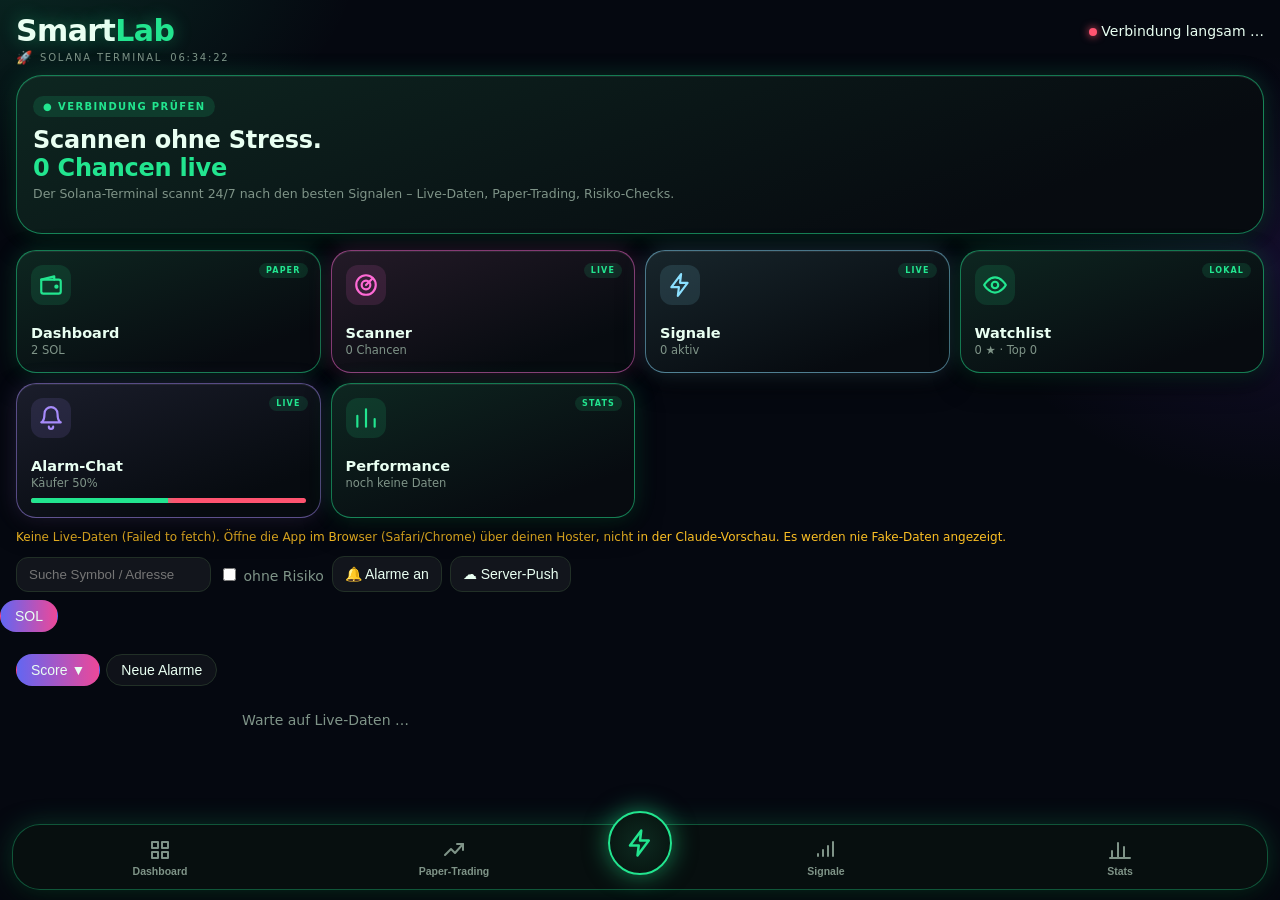
==== commit 939771a8: "Add files via upload" ====
--- a/index.html
+++ b/index.html
@@ -98,19 +98,19 @@
 let LK={},view='home',LE='',R=[],FD=ld('fd',[]),SP={},KN=null,bad=0,nxt=0,key='score',dir=-1;
 let W=new Set(ld('w',[])),SM=ld('s2',null);if(!SM){SM={};(ld('s',[])||[]).forEach(k=>SM[k]=Date.now())}
 let Hh=ld('h',{}),RC=ld('rc',{}),RCbusy=new Set(),CE=ld('ce',null);if(!CE)CE=[...CHAINS];
-let PT=ld('pt',{open:{},done:[]}),PTC={size:.2,tp:.2,sl:.2,min:55,fee:.01,start:2,arm:.2,cap:1.5,tr:.12,tr2:.15,floor:.08,stages:[[.25,1/3],[.6,1/3]],maxOpen:3,maxRun1:120,maxMcLiq:30,confirm:45e3,rug:.3,stagMin:90,stagBand:.1,dayLoss:.3,minAge:.5,minLiq:15e3,maxRun:40,buy:70,top10:40,top1:25,ins:20,holdMin:60,tfee:5};
+let PT=ld('pt',{open:{},done:[]}),PTC={size:.1,tp:.2,sl:.2,min:55,fee:.01,start:2,arm:.2,cap:1.5,tr:.12,tr2:.15,floor:.08,stages:[[.25,1/3],[.6,1/3]],maxOpen:12,maxRun1:120,maxMcLiq:30,confirm:45e3,rug:.3,stagMin:90,stagBand:.1,dayLoss:.5,minAge:.5,minLiq:15e3,maxRun:40,buy:70,top10:40,top1:25,ins:20,holdMin:60,tfee:5};
 let TR=ld('tr',{}),STZ=ld('stz',{wins:0,losses:0,total:0}),STZH=ld('stzh',[]);
 let WV=ld('wv',{}),CP=false,SNZ=ld('snz',{});
 let CO=Object.assign({rules:[],les:[],sh:[],dn:{}},ld('co',{}));
-const mF=f=>{const g=(k,d)=>f[k]==null?d:f[k],c=(x,a,b)=>Math.max(a,Math.min(b,x));return[g('score',55)/100,c(Math.log(1+g('mcl',10))/4,0,1.5),c(g('c5',0)/50,-1,2),c(g('c1',0)/200,-1,2),g('ratio',.55),Math.log(1+g('liq',1e4))/12,Math.min(g('age',5),48)/48,g('top10',20)/100,g('top1',8)/50,c(g('v1l',2)/10,0,2),c(Math.log(1+g('act',50))/7,0,1.5),c(g('since',0)/100,-1,2),c(Math.log(1+g('rep',0))/4,0,1.5),g('soc',1)/3,c(g('ser',0)/3,0,2)]};
+const mF=f=>{const g=(k,d)=>f[k]==null?d:f[k],c=(x,a,b)=>Math.max(a,Math.min(b,x));return[g('score',55)/100,c(Math.log(1+g('mcl',10))/4,0,1.5),c(g('c5',0)/50,-1,2),c(g('c1',0)/200,-1,2),g('ratio',.55),Math.log(1+g('liq',1e4))/12,Math.min(g('age',5),48)/48,g('top10',20)/100,g('top1',8)/50,c(g('v1l',2)/10,0,2),c(Math.log(1+g('act',50))/7,0,1.5),c(g('since',0)/100,-1,2),c(Math.log(1+g('rep',0))/4,0,1.5),g('soc',1)/3,c(g('ser',0)/3,0,2),c((g('c5',0)*12-g('c1',0))/300,-1,2),g('score',55)/100*g('ratio',.55)]};
 const mS=z=>1/(1+Math.exp(-Math.max(-30,Math.min(30,z))));
 const mP=(m,f)=>{const x=mF(f);if(x.length!=m.w.length)return 1;return mS(m.b+x.reduce((a,v,i)=>a+v*m.w[i],0))};
 function mFit(S){const X=S.map(s=>mF(s.f)),w=Array(X[0].length).fill(0);let b=0;for(let e=0;e<300;e++){const gw=Array(w.length).fill(0);let gb=0;S.forEach((s,i)=>{const er=mS(b+X[i].reduce((a,v,j)=>a+v*w[j],0))-(s.w?1:0);X[i].forEach((v,j)=>gw[j]+=er*v);gb+=er});for(let j=0;j<w.length;j++)w[j]-=.3*(gw[j]/S.length+.05*w[j]);b-=.3*gb/S.length}return{w,b}}
 function coachModel(){const S=PT.done.filter(d=>d.f).map(d=>({f:d.f,w:d.sol>0,t:d.t1})).concat((CO.ss||[]).map(s=>({f:s.f,w:s.w,t:s.t}))),old=CO.m||{};
- if(S.length<30){CO.m=Object.assign(old,{n:S.length,on:false});return}
- S.sort((a,b)=>a.t-b.t);const k=Math.floor(S.length*.75),tr=S.slice(0,k),te=S.slice(k),br=tr.filter(s=>s.w).length/tr.length,m0=mFit(tr),
+ if(S.length<20){CO.m=Object.assign(old,{n:S.length,on:false});return}
+ S.sort((a,b)=>a.t-b.t);const k=Math.floor(S.length*.7),tr=S.slice(0,k),te=S.slice(k),br=tr.filter(s=>s.w).length/tr.length,m0=mFit(tr),
  bs=te.reduce((a,s)=>a+(mP(m0,s.f)-(s.w?1:0))**2,0)/te.length,b0=te.reduce((a,s)=>a+(br-(s.w?1:0))**2,0)/te.length,m=mFit(S),base=S.filter(s=>s.w).length/S.length;
- CO.m={w:m.w,b:m.b,n:S.length,base,th:Math.max(.12,base*.6),q:b0?1-bs/b0:0,on:te.length>=10&&bs<b0*.95&&!old.off,off:old.off,sn:old.sn||0,sl:old.sl||0}}
+ CO.m={w:m.w,b:m.b,n:S.length,base,th:Math.max(.12,base*.6),q:b0?1-bs/b0:0,on:te.length>=8&&bs<b0*.95&&!old.off,off:old.off,sn:old.sn||0,sl:old.sl||0}}
 const EXA={BE07:[.07,.01],BE10:[.1,.02],BE15:[.15,.03]};
 function coachAlt(t,pnl){const X=t.x||(t.x={}),pk=(t.peak||t.mc0)/t.mc0-1;for(const n in EXA){if(!(n in X))X[n]=null;if(X[n]!=null)continue;if(pnl>=.2)X[n]=.2;else if(pnl<=-.2)X[n]=pnl;else if(pk>=EXA[n][0]&&pnl<=EXA[n][1])X[n]=(1+pnl)*.98-1}for(const n in EXG){if(!(n in X))X[n]=null;if(X[n]!=null)continue;if(pnl>=EXG[n][0])X[n]=EXG[n][0];else if(pnl<=-EXG[n][1])X[n]=pnl}}
 function coachExit(){const T=PT.done.filter(d=>d.alt&&d.alt.FIX20!=null&&d.alt.BE10!=null);CO.xg={};if(T.length<20)return;let best=null;const av=x=>x.reduce((s,v)=>s+v,0)/(x.length||1);
@@ -121,10 +121,16 @@
  CO.tpsl=b2?{n:b2,tp:EXG[b2][0],sl:EXG[b2][1]}:null;coachApply()}
 const EXG={};[.15,.2,.3].forEach(tp=>[.12,.15,.2].forEach(sl=>{if(!(tp==.2&&sl==.2))EXG['T'+Math.round(tp*100)+'S'+Math.round(sl*100)]=[tp,sl]}));
 function coachApply(){PTC.buy=CO.buy||70;PTC.tp=CO.tpsl?CO.tpsl.tp:.2;PTC.sl=CO.tpsl?CO.tpsl.sl:.2}coachApply();
-const coachP=r=>CO.m&&CO.m.w&&CO.m.n>=30?'<br><small>🧠 KI-Chance '+Math.round(mP(CO.m,feat(r))*100)+'%</small>':'';
+const QTG=10,QS={c:0,L:0,t:0};
+function QLv(){const n=Date.now();if(n-QS.t<2e3)return QS.L;const h=n-36e5,c=Object.values(PT.open).filter(t=>t.t0>h).length+PT.done.filter(d=>d.t0>h).length;QS.c=c;QS.L=c>=QTG?0:c>=7?1:c>=4?2:3;QS.t=n;return QS.L}
+const QP=k=>({minLiq:[PTC.minLiq,12e3,8e3,5e3],minAge:[PTC.minAge,.3,.2,.1],mcl:[PTC.maxMcLiq,40,60,80],top10:[PTC.top10,45,50,55],top1:[PTC.top1,30,35,40],ins:[PTC.ins,25,30,35],hold:[PTC.holdMin,50,40,30],conf:[PTC.confirm,3e4,2e4,12e3],band:[.12,.18,.25,.3]}[k][QLv()]);
+const QBuy=()=>{const L=QLv();return L?Math.min(PTC.buy,[0,65,60,55][L]):PTC.buy};
+const hitQ=r=>{if(hit(r))return true;const L=QLv();return L>0&&r.liq>=[0,8e3,6e3,5e3][L]&&r.v1>=[0,15e3,1e4,8e3][L]&&r.mc>=[0,4e4,3e4,2e4][L]&&r.mc<=C.mmax&&r.ratio>=[0,.53,.5,.48][L]&&r.score>=C.score};
+const QPri=r=>r.score+(CO.m&&CO.m.on?40*mP(CO.m,feat(r)):0);
+const coachP=r=>CO.m&&CO.m.w&&CO.m.n>=20?'<br><small>🧠 KI-Chance '+Math.round(mP(CO.m,feat(r))*100)+'%</small>':'';
 document.addEventListener('click',async e=>{const id=e.target.id;if(id=='cob'){const j=JSON.stringify({co:CO,pt:PT.done.slice(0,150)});try{await navigator.clipboard.writeText(j);alert('Coach-Daten kopiert. Füge sie in eine Notiz ein, um sie zu sichern.')}catch(x){prompt('Alles markieren und kopieren:',j)}}
  if(id=='coi'){const t=prompt('Gesicherte Coach-Daten einfügen:');if(!t)return;try{const j=JSON.parse(t);if(!j.co)throw 0;CO=Object.assign({rules:[],les:[],sh:[],dn:{}},j.co);const have=new Set(PT.done.map(d=>d.addr+d.t0));(j.pt||[]).forEach(d=>{if(!have.has(d.addr+d.t0))PT.done.push(d)});PT.done.sort((a,b)=>b.t1-a.t1);PT.done=PT.done.slice(0,150);sv('co',CO);sv('pt',PT);coachApply();draw()}catch(x){alert('Die Daten konnten nicht gelesen werden.')}}});
-function coachInfo(){const m=CO.m||{},x=CO.xg||{};return coachBil()+`<div style="padding:8px 0;border-top:1px solid #ffffff12"><b>📈 Vorhersage-Modell</b><br><small>${m.on?'aktiv – blockiert Einstiege mit Gewinnchance unter '+Math.round(m.th*100)+'% ('+(m.sn||0)+' geprüft, Qualität '+Math.round(m.q*100)+'%)':m.off?'abgeschaltet – blockierte zu viele Gewinner':m.n>=30?'lernt weiter (noch nicht besser als Zufall)':'sammelt Daten: '+(m.n||0)+' von 30 Trades'}</small></div><div style="padding:8px 0;border-top:1px solid #ffffff12"><b>🔒 Ausstiegs-Optimierer</b><br><small>${CO.ex?'aktiv: '+CO.ex.n+' – Stop auf '+(CO.ex.stop*100).toFixed(0)+'% sobald der Trade +'+(CO.ex.arm*100).toFixed(0)+'% erreicht hat':'testet Gewinn-Sicherungen und Take-Profit/Stop-Loss-Werte parallel zu jedem Trade'}${CO.tpsl?'<br>Ziele angepasst: Take-Profit +'+Math.round(CO.tpsl.tp*100)+'% · Stop-Loss −'+Math.round(CO.tpsl.sl*100)+'%':''}${Object.keys(x).length?'<br>Ø Vorteil je Trade: '+Object.entries(x).sort((a,b)=>b[1]-a[1]).slice(0,4).map(([k,v])=>k+' '+(v>=0?'+':'')+(v*100).toFixed(1)+'%').join(' · '):''}</small></div>`}
+function coachInfo(){const m=CO.m||{},x=CO.xg||{};return coachBil()+`<div style="padding:8px 0;border-top:1px solid #ffffff12"><b>📈 Vorhersage-Modell</b><br><small>${m.on?'aktiv – blockiert Einstiege mit Gewinnchance unter '+Math.round(m.th*100)+'% ('+(m.sn||0)+' geprüft, Qualität '+Math.round(m.q*100)+'%)':m.off?'abgeschaltet – blockierte zu viele Gewinner':m.n>=20?'lernt weiter (noch nicht besser als Zufall)':'sammelt Daten: '+(m.n||0)+' von 20 Trades'}</small></div><div style="padding:8px 0;border-top:1px solid #ffffff12"><b>🔒 Ausstiegs-Optimierer</b><br><small>${CO.ex?'aktiv: '+CO.ex.n+' – Stop auf '+(CO.ex.stop*100).toFixed(0)+'% sobald der Trade +'+(CO.ex.arm*100).toFixed(0)+'% erreicht hat':'testet Gewinn-Sicherungen und Take-Profit/Stop-Loss-Werte parallel zu jedem Trade'}${CO.tpsl?'<br>Ziele angepasst: Take-Profit +'+Math.round(CO.tpsl.tp*100)+'% · Stop-Loss −'+Math.round(CO.tpsl.sl*100)+'%':''}${Object.keys(x).length?'<br>Ø Vorteil je Trade: '+Object.entries(x).sort((a,b)=>b[1]-a[1]).slice(0,4).map(([k,v])=>k+' '+(v>=0?'+':'')+(v*100).toFixed(1)+'%').join(' · '):''}</small></div>`}
 const KF={score:['Score',v=>v.toFixed(0)],mcl:['MCap/Liq',v=>v.toFixed(0)+'×'],c5:['5-Min-Lauf',v=>v.toFixed(0)+'%'],c1:['1-Std-Lauf',v=>v.toFixed(0)+'%'],ratio:['Käuferanteil',v=>(v*100).toFixed(0)+'%'],liq:['Liquidität',F],age:['Alter',v=>v.toFixed(1)+' Std'],top10:['Top-10-Holder',v=>v.toFixed(0)+'%'],top1:['Größter Wallet',v=>v.toFixed(0)+'%'],hour:['Uhrzeit',v=>v.toFixed(0)+' Uhr'],act:['Transaktionen/h',v=>v.toFixed(0)],since:['Anstieg seit Erstsicht',v=>v.toFixed(0)+'%'],rep:['Kommentare',v=>v.toFixed(0)],soc:['Social-Links',v=>v.toFixed(0)+' von 3'],ser:['Weitere Coins des Erstellers',v=>v.toFixed(0)],v1l:['Volumen/Liq',v=>v.toFixed(1)+'×']};
 const HY=[['c5','>',20,'Einstieg nach starkem 5-Min-Lauf'],['c1','>',80,'Token war in 1h schon stark gelaufen'],['mcl','>',20,'Dünne Liquidität im Verhältnis zur MCap'],['ratio','<',.58,'Verkäuferdruck (wenig Käufer)'],['top10','>',30,'Hohe Holder-Konzentration'],['top1','>',15,'Ein Wallet dominiert'],['liq','<',2e4,'Wenig Liquidität'],['age','<',1,'Sehr junger Token'],['ser','>',1,'Ersteller startet serienweise Coins'],['soc','<',1,'Keine Social-Links']];
 const feat=r=>{const g=r.rug||{},n=x=>x==null||isNaN(x)?null:+(+x).toFixed(3);return{score:r.score,mcl:r.liq>0?n(r.mc/r.liq):null,c5:n(r.c5||0),c1:n(r.c1||0),ratio:n(r.ratio),hour:new Date().getHours(),act:(r.b||0)+(r.s||0),since:n((r.since||0)*100),...fx(r),liq:Math.round(r.liq),age:n(r.age),top10:n(g.top10),top1:n(g.top1),v1l:r.liq>0?n(r.v1/r.liq):null}};
@@ -156,20 +162,20 @@
 function coachLearn(d){if(!d||!d.f)return;if(d.sol<0)coachPost(d);coachMine();coachReview();coachModel();coachExit();coachScore();sv('co',CO)}
 const wl=(l,n)=>{if(!n)return 0;const z=1.96,p=l/n;return(p+z*z/(2*n)-z*Math.sqrt(p*(1-p)/n+z*z/(4*n*n)))/(1+z*z/n)};
 function coachWait(r){const P=CO.pd=CO.pd||{},n=Date.now(),p=P[r.key];for(const k in P)if(n-P[k].t>18e4)delete P[k];
- if(!p){P[r.key]={t:n,mc:r.mc};return{k:'wait'}}if(n-p.t<PTC.confirm)return{k:'wait'};delete P[r.key];
- if(r.mc<p.mc*.95||r.mc>p.mc*1.12||(r.c5||0)<-3){const S=CO.hs=CO.hs||{};S['Bestätigung']=(S['Bestätigung']||0)+1;return{k:'confirm'}}return null}
+ if(!p){P[r.key]={t:n,mc:r.mc};return{k:'wait'}}if(n-p.t<QP('conf'))return{k:'wait'};delete P[r.key];
+ if(r.mc<p.mc*.95||r.mc>p.mc*(1+QP('band'))||(r.c5||0)<-3){const S=CO.hs=CO.hs||{};S['Bestätigung']=(S['Bestätigung']||0)+1;return{k:'confirm'}}return null}
 function coachScore(){const T=PT.done.filter(d=>d.score!=null),mean=x=>x.reduce((a,d)=>a+d.sol,0)/x.length;let best=70,bm=null;
  if(T.length>=25){const all=mean(T);for(const t of[70,75,80,85]){const A=T.filter(d=>d.score>t);if(A.length<12)continue;const h=Math.floor(A.length/2),m=mean(A);if(m>all+.005&&mean(A.slice(0,h))>=all&&mean(A.slice(h))>=all&&(bm==null||m>bm)){bm=m;best=t}}}
  CO.buy=best;PTC.buy=best}
-function coachHard(r){const L=PT.done.slice(0,2),fq=fx(r);if(fq.ser>=4)return'Serien-Ersteller';
- if(L.length==2&&L.every(d=>d.sol<0)&&Date.now()-L[0].t1<36e5)return'Verlustserie';
+function coachHard(r){const L=PT.done.slice(0,3),fq=fx(r);if(fq.ser>=4)return'Serien-Ersteller';
+ if(L.length==3&&L.every(d=>d.sol<0)&&Date.now()-L[0].t1<(QLv()?6e5:18e5))return'Verlustserie';
  if(PT.done.filter(d=>Date.now()-d.t1<864e5).reduce((a,d)=>a+d.sol,0)<=-PTC.dayLoss)return'Tageslimit';
  if(Object.keys(PT.open).length>=PTC.maxOpen)return'Max. offen';
  return rugOk(r)}
-function coachBil(){const bl=CO.bl||0,bw=CO.bw||0,hk=Object.entries(CO.hs||{}).sort((a,b)=>b[1]-a[1]).slice(0,3);return `<div style="padding:8px 0"><b>🛡 Coach-Bilanz</b><br><small>${+C.fs?'🎯 Final Stretch: '+FSM.size+' Tokens gesehen · Quelle: '+(FSS||'wartet')+'<br>':''}${(CO.ss||[]).length?'🔬 Labor: '+CO.ss.length+' Kandidaten ausgewertet, '+Math.round(CO.ss.filter(x=>x.w).length/CO.ss.length*100)+'% erreichten das Ziel<br>':''}${bl+bw?'Von '+(bl+bw)+' geblockten Einstiegen wären '+bl+' Verlierer ('+Math.round(bl/(bl+bw)*100)+'%) und '+bw+' Gewinner gewesen':'Noch keine geblockten Einstiege ausgewertet'}${hk.length?'<br>Sicherheits-Filter blockten: '+hk.map(([k,v])=>k+' '+v+'×').join(' · '):''}<br>Mindest-Score: '+PTC.buy+(CO.buy>70?' (vom Coach erhöht)':'')+' · Einstieg erst nach '+PTC.confirm/1000+' Sek. Bestätigung (Kurs darf nicht fallen oder davonlaufen)</small></div>`}
+function coachBil(){const bl=CO.bl||0,bw=CO.bw||0,hk=Object.entries(CO.hs||{}).sort((a,b)=>b[1]-a[1]).slice(0,3);return `<div style="padding:8px 0"><b>🛡 Coach-Bilanz</b><br><small>${+C.fs?'🎯 Final Stretch: '+FSM.size+' Tokens gesehen · Quelle: '+(FSS||'wartet')+'<br>':''}${(CO.ss||[]).length?'🔬 Labor: '+CO.ss.length+' Kandidaten ausgewertet, '+Math.round(CO.ss.filter(x=>x.w).length/CO.ss.length*100)+'% erreichten das Ziel<br>':''}${bl+bw?'Von '+(bl+bw)+' geblockten Einstiegen wären '+bl+' Verlierer ('+Math.round(bl/(bl+bw)*100)+'%) und '+bw+' Gewinner gewesen':'Noch keine geblockten Einstiege ausgewertet'}${hk.length?'<br>Sicherheits-Filter blockten: '+hk.map(([k,v])=>k+' '+v+'×').join(' · '):''}<br>⚡ Quota-Modus: ${(QLv(),QS.c)}/${QTG} Käufe in der letzten Stunde · Stufe ${QLv()}${QLv()?' (Filter gelockert)':''}<br>Mindest-Score: ${QBuy()}${CO.buy>70?' (vom Coach erhöht)':''} · Einstieg nach ${QP('conf')/1000} Sek. Bestätigung (Kurs darf nicht fallen oder zu weit davonlaufen)</small></div>`}
 function coachGate(r){const hw=coachHard(r);if(hw){const H=CO.hd=CO.hd||{},S=CO.hs=CO.hs||{},n=Date.now();if(!H[r.key]||n-H[r.key]>18e5){H[r.key]=n;S[hw]=(S[hw]||0)+1;if(Object.keys(H).length>300)CO.hd={}}return{k:'hard'}}const f=feat(r);for(const u of CO.rules){if(u.s!='on'||!rt(u,f))continue;
   const o0=CO.sh.find(x=>x.key==r.key&&x.u=='obs');if(o0){o0.u=u.id;u.b=(u.b||0)+1}else if(!CO.sh.some(x=>x.key==r.key)&&!CO.dn[r.key]&&CO.sh.length<60){u.b=(u.b||0)+1;CO.sh.push({key:r.key,chain:r.chain,addr:r.addr,mc0:r.mc,t0:Date.now(),u:u.id,last:r.mc,f});sv('co',CO)}return u}
- if(CO.m&&CO.m.on&&mP(CO.m,f)<CO.m.th){const o1=CO.sh.find(x=>x.key==r.key&&x.u=='obs');if(o1)o1.u='model';else if(!CO.sh.some(x=>x.key==r.key)&&!CO.dn[r.key]&&CO.sh.length<60){CO.sh.push({key:r.key,chain:r.chain,addr:r.addr,mc0:r.mc,t0:Date.now(),u:'model',last:r.mc,f});sv('co',CO)}return{k:'model'}}return coachWait(r)}
+ if(CO.m&&CO.m.on&&mP(CO.m,f)<CO.m.th*[1,1,.6,.35][QLv()]){const o1=CO.sh.find(x=>x.key==r.key&&x.u=='obs');if(o1)o1.u='model';else if(!CO.sh.some(x=>x.key==r.key)&&!CO.dn[r.key]&&CO.sh.length<60){CO.sh.push({key:r.key,chain:r.chain,addr:r.addr,mc0:r.mc,t0:Date.now(),u:'model',last:r.mc,f});sv('co',CO)}return{k:'model'}}return coachWait(r)}
 function coachTick(){if(!CO.sh.length)return;const M={};R.forEach(r=>M[r.key]=r);const now=Date.now();let ch=0;
  CO.sh=CO.sh.filter(x=>{const r=M[x.key];if(r){x.last=r.mc;x.seen=now}else if(now-(x.seen||x.t0)>18e4)return false;const p=x.last/x.mc0-1,age=now-x.t0;let loss=null;
   if(r&&x.lq&&r.liq<x.lq*.6)loss=true;else if(p>=PTC.tp)loss=false;else if(p<=-PTC.sl)loss=true;else if(age>72e4)loss=p-.06<0;else return true;
@@ -253,13 +259,13 @@
  return''}
 function rugOk(r){const fs=r.fs;
  if(r.flags.some(f=>/^RISIKO|WHALE|MINT|FREEZE|LP RISK|LP UNLOCKED|HONEYPOT|DEV HÄLT|COPYCAT|DÜNNE LIQ|VERKÄUFER|DUMP|RC OFFLINE|LIQ-DROP/.test(f)&&!(fs&&/WHALE|LP RISK|LP UNLOCKED|DÜNNE LIQ/.test(f))))return'Rug-Flag';
- if(r.age!=null&&r.age<(fs?.1:PTC.minAge))return'zu jung';
- if(r.liq<(fs?4e3:PTC.minLiq))return'Liquidität';
- if(!fs&&r.liq>0&&r.mc/r.liq>PTC.maxMcLiq)return'dünne Liquidität';
+ if(r.age!=null&&r.age<(fs?.1:QP('minAge')))return'zu jung';
+ if(r.liq<(fs?4e3:QP('minLiq')))return'Liquidität';
+ if(!fs&&r.liq>0&&r.mc/r.liq>QP('mcl'))return'dünne Liquidität';
  if(r.chain=='solana'){const g=r.rug;if(!g||g.score==null)return'Rug-Daten fehlen';
   if(g.rugged)return'Als Rug markiert';if(g.mint)return'Mint aktiv';if(g.freeze)return'Freeze aktiv';if(g.tf>PTC.tfee)return'Transfer-Steuer';
-  if(g.top10!=null&&g.top10>(fs?55:PTC.top10))return'Top-10-Holder';if(!fs&&g.top1!=null&&g.top1>PTC.top1)return'Ein Wallet zu groß';
-  if(g.insPct>PTC.ins)return'Insider-Holder';if(g.holders!=null&&g.holders<(fs?30:PTC.holdMin))return'Zu wenige Holder';
+  if(g.top10!=null&&g.top10>(fs?55:QP('top10')))return'Top-10-Holder';if(!fs&&g.top1!=null&&g.top1>QP('top1'))return'Ein Wallet zu groß';
+  if(g.insPct>QP('ins'))return'Insider-Holder';if(g.holders!=null&&g.holders<(fs?30:QP('hold')))return'Zu wenige Holder';
   if(!fs&&g.lpLocked!=null&&g.lpLocked<50)return'LP nicht gesperrt'}
  return''}
 let FSX={},FSC={};const fx=r=>{const x=FSX[r.addr];return x?{rep:x.rep,soc:x.soc,ser:x.cr&&FSC[x.cr]?FSC[x.cr].size-1:0}:{}};
@@ -344,7 +350,7 @@
    const mx=Math.max(...h.map(x=>x[1]));if(h.length>=3&&mx>0&&r.liq<mx*.75){r.flags.push('LIQ-DROP');r.score=Math.max(0,r.score-25)}});
   for(const k in LQH)if(!best[k]&&now-LQH[k][LQH[k].length-1][0]>3e5)delete LQH[k]}
  try{coachTick();coachObserve()}catch(e){}
- {const now=Date.now();for(const r of R){if(r.score<=PTC.buy||PT.open[r.key]||!hit(r))continue;
+ {const now=Date.now();for(const r of [...R].sort((a,b)=>QPri(b)-QPri(a))){if(r.score<=QBuy()||PT.open[r.key]||!hitQ(r))continue;
    if(PT.done.some(d=>d.addr==r.addr&&now-d.t1<3e5)||ptStats().free<PTC.size-1e-9)continue;
    if(coachGate(r))continue;ptBuy(r)}}
  R.forEach(r=>{if(r.mc>=5e4&&!(LK[r.key]&&LK[r.key].length))r.flags.push('KEINE SOCIALS')});
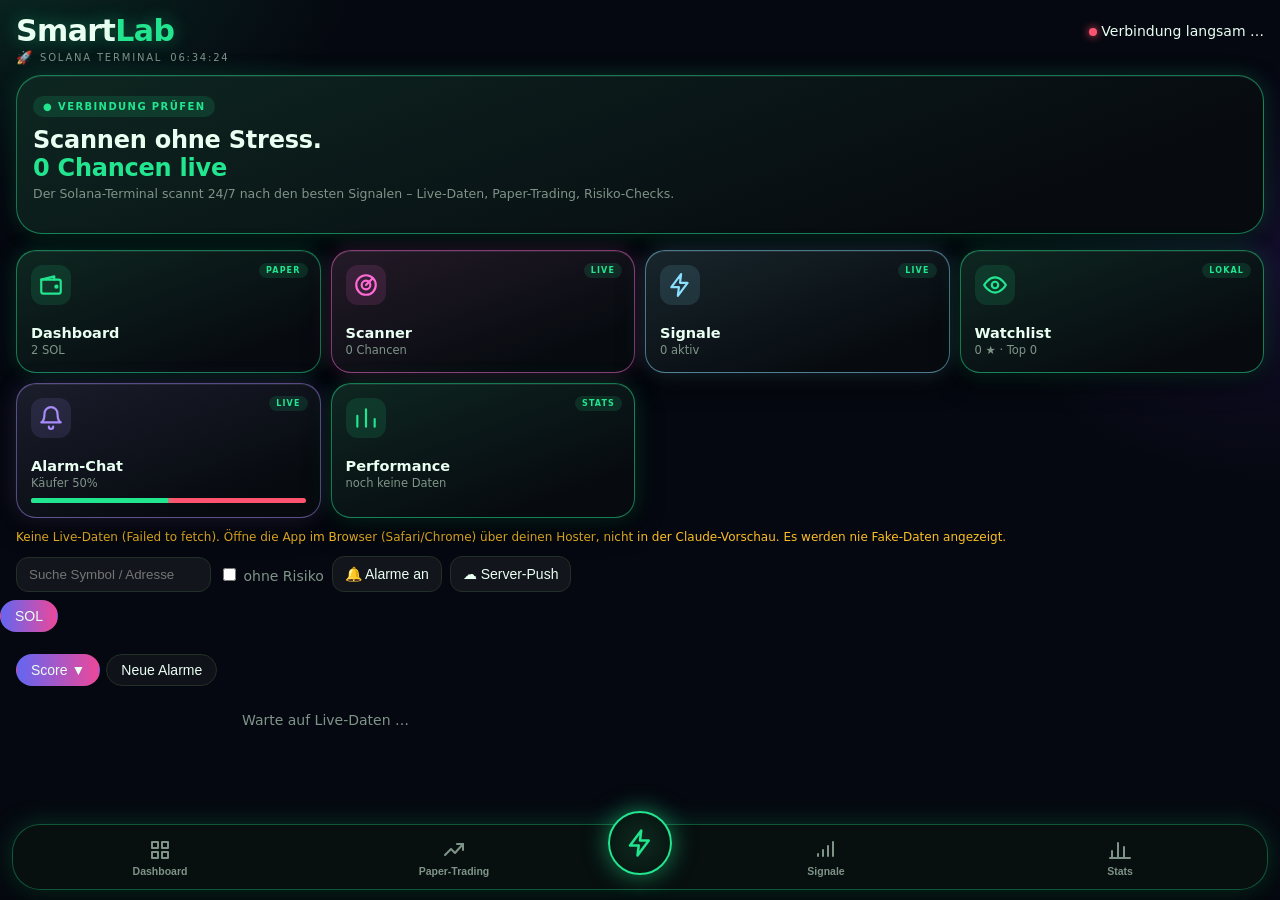
==== commit 1d97764c: "Add files via upload" ====
--- a/index.html
+++ b/index.html
@@ -127,7 +127,8 @@
 const QBuy=()=>{const L=QLv();return L?Math.min(PTC.buy,[0,65,60,55][L]):PTC.buy};
 const hitQ=r=>{if(hit(r))return true;const L=QLv();return L>0&&r.liq>=[0,8e3,6e3,5e3][L]&&r.v1>=[0,15e3,1e4,8e3][L]&&r.mc>=[0,4e4,3e4,2e4][L]&&r.mc<=C.mmax&&r.ratio>=[0,.53,.5,.48][L]&&r.score>=C.score};
 const QPri=r=>r.score+(CO.m&&CO.m.on?40*mP(CO.m,feat(r)):0);
-const coachP=r=>CO.m&&CO.m.w&&CO.m.n>=20?'<br><small>🧠 KI-Chance '+Math.round(mP(CO.m,feat(r))*100)+'%</small>':'';
+function whyNot(r){try{if(PT.open[r.key])return'✅ gekauft';if(r.score<=QBuy())return'Score '+r.score+' ≤ Mindest '+QBuy();if(!hitQ(r))return'Signal-Filter (MCap/Liq/Vol/Käufer)';const now=Date.now();if(PT.done.some(d=>d.addr==r.addr&&now-d.t1<3e5))return'Cooldown (5 Min)';if(ptStats().free<PTC.size-1e-9)return'Kein freies Kapital';const hw=coachHard(r);if(hw)return'Blockiert: '+hw;const f=feat(r);for(const u of CO.rules)if(u.s=='on'&&rt(u,f))return'KI-Regel: '+rn(u);if(CO.m&&CO.m.on&&mP(CO.m,f)<CO.m.th*[1,1,.6,.35][QLv()])return'KI-Modell: Chance zu niedrig';const p=(CO.pd||{})[r.key];if(p&&Date.now()-p.t<QP('conf'))return'Bestätigung läuft…';return'Bestätigung/Kauf gleich'}catch(e){return'Fehler: '+e.message}}
+const coachP=r=>(CO.m&&CO.m.w&&CO.m.n>=20?'<br><small>🧠 KI-Chance '+Math.round(mP(CO.m,feat(r))*100)+'%</small>':'')+'<br><small>🛒 '+whyNot(r)+'</small>';
 document.addEventListener('click',async e=>{const id=e.target.id;if(id=='cob'){const j=JSON.stringify({co:CO,pt:PT.done.slice(0,150)});try{await navigator.clipboard.writeText(j);alert('Coach-Daten kopiert. Füge sie in eine Notiz ein, um sie zu sichern.')}catch(x){prompt('Alles markieren und kopieren:',j)}}
  if(id=='coi'){const t=prompt('Gesicherte Coach-Daten einfügen:');if(!t)return;try{const j=JSON.parse(t);if(!j.co)throw 0;CO=Object.assign({rules:[],les:[],sh:[],dn:{}},j.co);const have=new Set(PT.done.map(d=>d.addr+d.t0));(j.pt||[]).forEach(d=>{if(!have.has(d.addr+d.t0))PT.done.push(d)});PT.done.sort((a,b)=>b.t1-a.t1);PT.done=PT.done.slice(0,150);sv('co',CO);sv('pt',PT);coachApply();draw()}catch(x){alert('Die Daten konnten nicht gelesen werden.')}}});
 function coachInfo(){const m=CO.m||{},x=CO.xg||{};return coachBil()+`<div style="padding:8px 0;border-top:1px solid #ffffff12"><b>📈 Vorhersage-Modell</b><br><small>${m.on?'aktiv – blockiert Einstiege mit Gewinnchance unter '+Math.round(m.th*100)+'% ('+(m.sn||0)+' geprüft, Qualität '+Math.round(m.q*100)+'%)':m.off?'abgeschaltet – blockierte zu viele Gewinner':m.n>=20?'lernt weiter (noch nicht besser als Zufall)':'sammelt Daten: '+(m.n||0)+' von 20 Trades'}</small></div><div style="padding:8px 0;border-top:1px solid #ffffff12"><b>🔒 Ausstiegs-Optimierer</b><br><small>${CO.ex?'aktiv: '+CO.ex.n+' – Stop auf '+(CO.ex.stop*100).toFixed(0)+'% sobald der Trade +'+(CO.ex.arm*100).toFixed(0)+'% erreicht hat':'testet Gewinn-Sicherungen und Take-Profit/Stop-Loss-Werte parallel zu jedem Trade'}${CO.tpsl?'<br>Ziele angepasst: Take-Profit +'+Math.round(CO.tpsl.tp*100)+'% · Stop-Loss −'+Math.round(CO.tpsl.sl*100)+'%':''}${Object.keys(x).length?'<br>Ø Vorteil je Trade: '+Object.entries(x).sort((a,b)=>b[1]-a[1]).slice(0,4).map(([k,v])=>k+' '+(v>=0?'+':'')+(v*100).toFixed(1)+'%').join(' · '):''}</small></div>`}
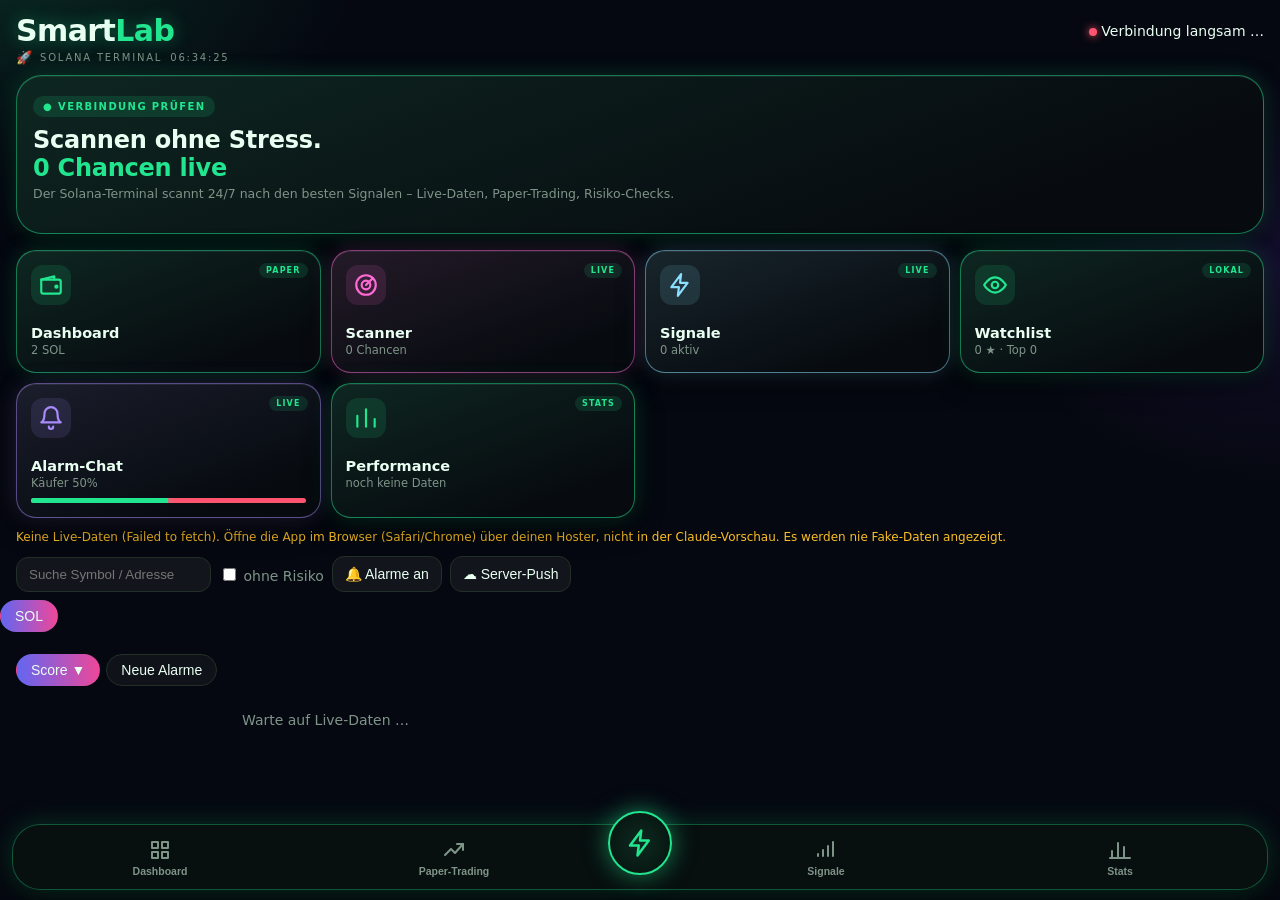
==== commit 841589c6: "Add files via upload" ====
--- a/index.html
+++ b/index.html
@@ -98,19 +98,23 @@
 let LK={},view='home',LE='',R=[],FD=ld('fd',[]),SP={},KN=null,bad=0,nxt=0,key='score',dir=-1;
 let W=new Set(ld('w',[])),SM=ld('s2',null);if(!SM){SM={};(ld('s',[])||[]).forEach(k=>SM[k]=Date.now())}
 let Hh=ld('h',{}),RC=ld('rc',{}),RCbusy=new Set(),CE=ld('ce',null);if(!CE)CE=[...CHAINS];
-let PT=ld('pt',{open:{},done:[]}),PTC={size:.1,tp:.2,sl:.2,min:55,fee:.01,start:2,arm:.2,cap:1.5,tr:.12,tr2:.15,floor:.08,stages:[[.25,1/3],[.6,1/3]],maxOpen:12,maxRun1:120,maxMcLiq:30,confirm:45e3,rug:.3,stagMin:90,stagBand:.1,dayLoss:.5,minAge:.5,minLiq:15e3,maxRun:40,buy:70,top10:40,top1:25,ins:20,holdMin:60,tfee:5};
+let PT=ld('pt',{open:{},done:[]}),PTC={size:.2,tp:.2,sl:.2,min:55,fee:0,start:2,arm:.2,cap:1.5,tr:.12,tr2:.15,floor:.08,stages:[[.25,1/3],[.6,1/3]],maxOpen:12,maxRun1:120,maxMcLiq:30,confirm:45e3,rug:.3,stagMin:90,stagBand:.1,dayLoss:.5,minAge:.5,minLiq:15e3,maxRun:40,buy:70,top10:40,top1:25,ins:20,holdMin:60,tfee:5};
 let TR=ld('tr',{}),STZ=ld('stz',{wins:0,losses:0,total:0}),STZH=ld('stzh',[]);
 let WV=ld('wv',{}),CP=false,SNZ=ld('snz',{});
 let CO=Object.assign({rules:[],les:[],sh:[],dn:{}},ld('co',{}));
-const mF=f=>{const g=(k,d)=>f[k]==null?d:f[k],c=(x,a,b)=>Math.max(a,Math.min(b,x));return[g('score',55)/100,c(Math.log(1+g('mcl',10))/4,0,1.5),c(g('c5',0)/50,-1,2),c(g('c1',0)/200,-1,2),g('ratio',.55),Math.log(1+g('liq',1e4))/12,Math.min(g('age',5),48)/48,g('top10',20)/100,g('top1',8)/50,c(g('v1l',2)/10,0,2),c(Math.log(1+g('act',50))/7,0,1.5),c(g('since',0)/100,-1,2),c(Math.log(1+g('rep',0))/4,0,1.5),g('soc',1)/3,c(g('ser',0)/3,0,2),c((g('c5',0)*12-g('c1',0))/300,-1,2),g('score',55)/100*g('ratio',.55)]};
+const mF=f=>{const g=(k,d)=>f[k]==null?d:f[k],c=(x,a,b)=>Math.max(a,Math.min(b,x));return[g('score',55)/100,c(Math.log(1+g('mcl',10))/4,0,1.5),c(g('c5',0)/50,-1,2),c(g('c1',0)/200,-1,2),g('ratio',.55),Math.log(1+g('liq',1e4))/12,Math.min(g('age',5),48)/48,g('top10',20)/100,g('top1',8)/50,c(g('v1l',2)/10,0,2),c(Math.log(1+g('act',50))/7,0,1.5),c(g('since',0)/100,-1,2),c(Math.log(1+g('rep',0))/4,0,1.5),g('soc',1)/3,c(g('ser',0)/3,0,2),c((g('c5',0)*12-g('c1',0))/300,-1,2),g('score',55)/100*g('ratio',.55),Math.sin(g('hour',12)/24*6.283),Math.cos(g('hour',12)/24*6.283),c(g('mcl',10)*g('c5',0)/400,-1,2),c(g('v1l',2)*g('ratio',.55)*2,-1,2)]};
 const mS=z=>1/(1+Math.exp(-Math.max(-30,Math.min(30,z))));
-const mP=(m,f)=>{const x=mF(f);if(x.length!=m.w.length)return 1;return mS(m.b+x.reduce((a,v,i)=>a+v*m.w[i],0))};
-function mFit(S){const X=S.map(s=>mF(s.f)),w=Array(X[0].length).fill(0);let b=0;for(let e=0;e<300;e++){const gw=Array(w.length).fill(0);let gb=0;S.forEach((s,i)=>{const er=mS(b+X[i].reduce((a,v,j)=>a+v*w[j],0))-(s.w?1:0);X[i].forEach((v,j)=>gw[j]+=er*v);gb+=er});for(let j=0;j<w.length;j++)w[j]-=.3*(gw[j]/S.length+.05*w[j]);b-=.3*gb/S.length}return{w,b}}
+const mP=(m,f)=>{const x=mF(f);if(m.ens&&m.ens.length){let s=0,c=0;for(const sub of m.ens){if(x.length!=sub.w.length)continue;s+=mS(sub.b+x.reduce((a,v,i)=>a+v*sub.w[i],0));c++}return c?s/c:1}if(x.length!=m.w.length)return 1;return mS(m.b+x.reduce((a,v,i)=>a+v*m.w[i],0))};
+function mFit(S,w0,b0){const X=S.map(s=>mF(s.f)),d=X[0].length,n=S.length;let w=w0&&w0.length==d?w0.slice():Array(d).fill(0),b=b0||0,vw=Array(d).fill(0),vb=0;const mom=.9,lr=.4,l2=.04,rw=S.map((s,i)=>.6+.8*(i/(n-1||1)));for(let e=0;e<500;e++){const gw=Array(d).fill(0);let gb=0;for(let i=0;i<n;i++){const er=(mS(b+X[i].reduce((a,v,j)=>a+v*w[j],0))-(S[i].w?1:0))*rw[i];for(let j=0;j<d;j++)gw[j]+=er*X[i][j];gb+=er}for(let j=0;j<d;j++){vw[j]=mom*vw[j]-lr*(gw[j]/n+l2*w[j]);w[j]+=vw[j]}vb=mom*vb-lr*gb/n;b+=vb}return{w,b}}
+function mFitBag(S,B,w0,b0){const ms=[];for(let k=0;k<B;k++){const boot=S.map(()=>S[Math.floor(Math.random()*S.length)]);ms.push(mFit(boot,w0,b0))}return ms}
 function coachModel(){const S=PT.done.filter(d=>d.f).map(d=>({f:d.f,w:d.sol>0,t:d.t1})).concat((CO.ss||[]).map(s=>({f:s.f,w:s.w,t:s.t}))),old=CO.m||{};
- if(S.length<20){CO.m=Object.assign(old,{n:S.length,on:false});return}
- S.sort((a,b)=>a.t-b.t);const k=Math.floor(S.length*.7),tr=S.slice(0,k),te=S.slice(k),br=tr.filter(s=>s.w).length/tr.length,m0=mFit(tr),
- bs=te.reduce((a,s)=>a+(mP(m0,s.f)-(s.w?1:0))**2,0)/te.length,b0=te.reduce((a,s)=>a+(br-(s.w?1:0))**2,0)/te.length,m=mFit(S),base=S.filter(s=>s.w).length/S.length;
- CO.m={w:m.w,b:m.b,n:S.length,base,th:Math.max(.12,base*.6),q:b0?1-bs/b0:0,on:te.length>=8&&bs<b0*.95&&!old.off,off:old.off,sn:old.sn||0,sl:old.sl||0}}
+ if(S.length<12){CO.m=Object.assign(old,{n:S.length,on:false});return}
+ S.sort((a,b)=>a.t-b.t);const k=Math.floor(S.length*.65),tr=S.slice(0,k),te=S.slice(k),br=tr.filter(s=>s.w).length/tr.length,
+ w0=old.ens&&old.ens[0]?old.ens[0].w:null,b0w=old.ens&&old.ens[0]?old.ens[0].b:0,ens0=mFitBag(tr,5,w0,b0w),
+ evP=f=>{const x=mF(f);let s=0;for(const sub of ens0)s+=mS(sub.b+x.reduce((a,v,i)=>a+v*sub.w[i],0));return s/ens0.length},
+ bs=te.reduce((a,s)=>a+(evP(s.f)-(s.w?1:0))**2,0)/te.length,b0=te.reduce((a,s)=>a+(br-(s.w?1:0))**2,0)/te.length,
+ ens=mFitBag(S,9,w0,b0w),base=S.filter(s=>s.w).length/S.length;
+ CO.m={ens,w:ens[0].w,b:ens[0].b,n:S.length,base,th:Math.max(.1,base*.55),q:b0?1-bs/b0:0,on:te.length>=5&&bs<b0*.97&&!old.off,off:old.off,sn:old.sn||0,sl:old.sl||0}}
 const EXA={BE07:[.07,.01],BE10:[.1,.02],BE15:[.15,.03]};
 function coachAlt(t,pnl){const X=t.x||(t.x={}),pk=(t.peak||t.mc0)/t.mc0-1;for(const n in EXA){if(!(n in X))X[n]=null;if(X[n]!=null)continue;if(pnl>=.2)X[n]=.2;else if(pnl<=-.2)X[n]=pnl;else if(pk>=EXA[n][0]&&pnl<=EXA[n][1])X[n]=(1+pnl)*.98-1}for(const n in EXG){if(!(n in X))X[n]=null;if(X[n]!=null)continue;if(pnl>=EXG[n][0])X[n]=EXG[n][0];else if(pnl<=-EXG[n][1])X[n]=pnl}}
 function coachExit(){const T=PT.done.filter(d=>d.alt&&d.alt.FIX20!=null&&d.alt.BE10!=null);CO.xg={};if(T.length<20)return;let best=null;const av=x=>x.reduce((s,v)=>s+v,0)/(x.length||1);
@@ -120,18 +124,19 @@
  if(T2.length>=20)for(const n in EXG){const gs=T2.map(d=>d.alt[n]-d.alt.FIX20),g=av(gs),h=Math.floor(gs.length/2);CO.xg[n]=g;if(g>.005&&av(gs.slice(0,h))>0&&av(gs.slice(h))>0&&(!b2||g>CO.xg[b2]))b2=n}
  CO.tpsl=b2?{n:b2,tp:EXG[b2][0],sl:EXG[b2][1]}:null;coachApply()}
 const EXG={};[.15,.2,.3].forEach(tp=>[.12,.15,.2].forEach(sl=>{if(!(tp==.2&&sl==.2))EXG['T'+Math.round(tp*100)+'S'+Math.round(sl*100)]=[tp,sl]}));
-function coachApply(){PTC.buy=CO.buy||70;PTC.tp=CO.tpsl?CO.tpsl.tp:.2;PTC.sl=CO.tpsl?CO.tpsl.sl:.2}coachApply();
+function coachApply(){PTC.buy=CO.buy||70;PTC.tp=CO.tpsl?CO.tpsl.tp:.2;PTC.sl=CO.tpsl?CO.tpsl.sl:.2}coachApply();PTC.size=ld('ptsize',PTC.size);
+function ptSetSize(v){PTC.size=v;sv('ptsize',v);draw()}
 const QTG=10,QS={c:0,L:0,t:0};
 function QLv(){const n=Date.now();if(n-QS.t<2e3)return QS.L;const h=n-36e5,c=Object.values(PT.open).filter(t=>t.t0>h).length+PT.done.filter(d=>d.t0>h).length;QS.c=c;QS.L=c>=QTG?0:c>=7?1:c>=4?2:3;QS.t=n;return QS.L}
-const QP=k=>({minLiq:[PTC.minLiq,12e3,8e3,5e3],minAge:[PTC.minAge,.3,.2,.1],mcl:[PTC.maxMcLiq,40,60,80],top10:[PTC.top10,45,50,55],top1:[PTC.top1,30,35,40],ins:[PTC.ins,25,30,35],hold:[PTC.holdMin,50,40,30],conf:[PTC.confirm,3e4,2e4,12e3],band:[.12,.18,.25,.3]}[k][QLv()]);
+const QP=k=>({minLiq:[PTC.minLiq,12e3,8e3,5e3],minAge:[PTC.minAge,.3,.2,.1],mcl:[PTC.maxMcLiq,40,60,80],top10:[PTC.top10,45,50,55],top1:[PTC.top1,30,35,40],ins:[PTC.ins,25,30,35],hold:[PTC.holdMin,50,40,30],conf:[PTC.confirm,500,400,300],band:[.12,.18,.25,.3]}[k][QLv()]);
 const QBuy=()=>{const L=QLv();return L?Math.min(PTC.buy,[0,65,60,55][L]):PTC.buy};
 const hitQ=r=>{if(hit(r))return true;const L=QLv();return L>0&&r.liq>=[0,8e3,6e3,5e3][L]&&r.v1>=[0,15e3,1e4,8e3][L]&&r.mc>=[0,4e4,3e4,2e4][L]&&r.mc<=C.mmax&&r.ratio>=[0,.53,.5,.48][L]&&r.score>=C.score};
 const QPri=r=>r.score+(CO.m&&CO.m.on?40*mP(CO.m,feat(r)):0);
 function whyNot(r){try{if(PT.open[r.key])return'✅ gekauft';if(r.score<=QBuy())return'Score '+r.score+' ≤ Mindest '+QBuy();if(!hitQ(r))return'Signal-Filter (MCap/Liq/Vol/Käufer)';const now=Date.now();if(PT.done.some(d=>d.addr==r.addr&&now-d.t1<3e5))return'Cooldown (5 Min)';if(ptStats().free<PTC.size-1e-9)return'Kein freies Kapital';const hw=coachHard(r);if(hw)return'Blockiert: '+hw;const f=feat(r);for(const u of CO.rules)if(u.s=='on'&&rt(u,f))return'KI-Regel: '+rn(u);if(CO.m&&CO.m.on&&mP(CO.m,f)<CO.m.th*[1,1,.6,.35][QLv()])return'KI-Modell: Chance zu niedrig';const p=(CO.pd||{})[r.key];if(p&&Date.now()-p.t<QP('conf'))return'Bestätigung läuft…';return'Bestätigung/Kauf gleich'}catch(e){return'Fehler: '+e.message}}
-const coachP=r=>(CO.m&&CO.m.w&&CO.m.n>=20?'<br><small>🧠 KI-Chance '+Math.round(mP(CO.m,feat(r))*100)+'%</small>':'')+'<br><small>🛒 '+whyNot(r)+'</small>';
+const coachP=r=>(CO.m&&CO.m.w&&CO.m.n>=12?'<br><small>🧠 KI-Chance '+Math.round(mP(CO.m,feat(r))*100)+'%</small>':'')+'<br><small>🛒 '+whyNot(r)+'</small>';
 document.addEventListener('click',async e=>{const id=e.target.id;if(id=='cob'){const j=JSON.stringify({co:CO,pt:PT.done.slice(0,150)});try{await navigator.clipboard.writeText(j);alert('Coach-Daten kopiert. Füge sie in eine Notiz ein, um sie zu sichern.')}catch(x){prompt('Alles markieren und kopieren:',j)}}
  if(id=='coi'){const t=prompt('Gesicherte Coach-Daten einfügen:');if(!t)return;try{const j=JSON.parse(t);if(!j.co)throw 0;CO=Object.assign({rules:[],les:[],sh:[],dn:{}},j.co);const have=new Set(PT.done.map(d=>d.addr+d.t0));(j.pt||[]).forEach(d=>{if(!have.has(d.addr+d.t0))PT.done.push(d)});PT.done.sort((a,b)=>b.t1-a.t1);PT.done=PT.done.slice(0,150);sv('co',CO);sv('pt',PT);coachApply();draw()}catch(x){alert('Die Daten konnten nicht gelesen werden.')}}});
-function coachInfo(){const m=CO.m||{},x=CO.xg||{};return coachBil()+`<div style="padding:8px 0;border-top:1px solid #ffffff12"><b>📈 Vorhersage-Modell</b><br><small>${m.on?'aktiv – blockiert Einstiege mit Gewinnchance unter '+Math.round(m.th*100)+'% ('+(m.sn||0)+' geprüft, Qualität '+Math.round(m.q*100)+'%)':m.off?'abgeschaltet – blockierte zu viele Gewinner':m.n>=20?'lernt weiter (noch nicht besser als Zufall)':'sammelt Daten: '+(m.n||0)+' von 20 Trades'}</small></div><div style="padding:8px 0;border-top:1px solid #ffffff12"><b>🔒 Ausstiegs-Optimierer</b><br><small>${CO.ex?'aktiv: '+CO.ex.n+' – Stop auf '+(CO.ex.stop*100).toFixed(0)+'% sobald der Trade +'+(CO.ex.arm*100).toFixed(0)+'% erreicht hat':'testet Gewinn-Sicherungen und Take-Profit/Stop-Loss-Werte parallel zu jedem Trade'}${CO.tpsl?'<br>Ziele angepasst: Take-Profit +'+Math.round(CO.tpsl.tp*100)+'% · Stop-Loss −'+Math.round(CO.tpsl.sl*100)+'%':''}${Object.keys(x).length?'<br>Ø Vorteil je Trade: '+Object.entries(x).sort((a,b)=>b[1]-a[1]).slice(0,4).map(([k,v])=>k+' '+(v>=0?'+':'')+(v*100).toFixed(1)+'%').join(' · '):''}</small></div>`}
+function coachInfo(){const m=CO.m||{},x=CO.xg||{};return coachBil()+`<div style="padding:8px 0;border-top:1px solid #ffffff12"><b>📈 Vorhersage-Modell</b><br><small>${m.on?'aktiv – blockiert Einstiege mit Gewinnchance unter '+Math.round(m.th*100)+'% ('+(m.sn||0)+' geprüft, Qualität '+Math.round(m.q*100)+'%)':m.off?'abgeschaltet – blockierte zu viele Gewinner':m.n>=12?'lernt weiter (noch nicht besser als Zufall)':'sammelt Daten: '+(m.n||0)+' von 12 Trades'}</small></div><div style="padding:8px 0;border-top:1px solid #ffffff12"><b>🔒 Ausstiegs-Optimierer</b><br><small>${CO.ex?'aktiv: '+CO.ex.n+' – Stop auf '+(CO.ex.stop*100).toFixed(0)+'% sobald der Trade +'+(CO.ex.arm*100).toFixed(0)+'% erreicht hat':'testet Gewinn-Sicherungen und Take-Profit/Stop-Loss-Werte parallel zu jedem Trade'}${CO.tpsl?'<br>Ziele angepasst: Take-Profit +'+Math.round(CO.tpsl.tp*100)+'% · Stop-Loss −'+Math.round(CO.tpsl.sl*100)+'%':''}${Object.keys(x).length?'<br>Ø Vorteil je Trade: '+Object.entries(x).sort((a,b)=>b[1]-a[1]).slice(0,4).map(([k,v])=>k+' '+(v>=0?'+':'')+(v*100).toFixed(1)+'%').join(' · '):''}</small></div>`}
 const KF={score:['Score',v=>v.toFixed(0)],mcl:['MCap/Liq',v=>v.toFixed(0)+'×'],c5:['5-Min-Lauf',v=>v.toFixed(0)+'%'],c1:['1-Std-Lauf',v=>v.toFixed(0)+'%'],ratio:['Käuferanteil',v=>(v*100).toFixed(0)+'%'],liq:['Liquidität',F],age:['Alter',v=>v.toFixed(1)+' Std'],top10:['Top-10-Holder',v=>v.toFixed(0)+'%'],top1:['Größter Wallet',v=>v.toFixed(0)+'%'],hour:['Uhrzeit',v=>v.toFixed(0)+' Uhr'],act:['Transaktionen/h',v=>v.toFixed(0)],since:['Anstieg seit Erstsicht',v=>v.toFixed(0)+'%'],rep:['Kommentare',v=>v.toFixed(0)],soc:['Social-Links',v=>v.toFixed(0)+' von 3'],ser:['Weitere Coins des Erstellers',v=>v.toFixed(0)],v1l:['Volumen/Liq',v=>v.toFixed(1)+'×']};
 const HY=[['c5','>',20,'Einstieg nach starkem 5-Min-Lauf'],['c1','>',80,'Token war in 1h schon stark gelaufen'],['mcl','>',20,'Dünne Liquidität im Verhältnis zur MCap'],['ratio','<',.58,'Verkäuferdruck (wenig Käufer)'],['top10','>',30,'Hohe Holder-Konzentration'],['top1','>',15,'Ein Wallet dominiert'],['liq','<',2e4,'Wenig Liquidität'],['age','<',1,'Sehr junger Token'],['ser','>',1,'Ersteller startet serienweise Coins'],['soc','<',1,'Keine Social-Links']];
 const feat=r=>{const g=r.rug||{},n=x=>x==null||isNaN(x)?null:+(+x).toFixed(3);return{score:r.score,mcl:r.liq>0?n(r.mc/r.liq):null,c5:n(r.c5||0),c1:n(r.c1||0),ratio:n(r.ratio),hour:new Date().getHours(),act:(r.b||0)+(r.s||0),since:n((r.since||0)*100),...fx(r),liq:Math.round(r.liq),age:n(r.age),top10:n(g.top10),top1:n(g.top1),v1l:r.liq>0?n(r.v1/r.liq):null}};
@@ -247,7 +252,7 @@
   const bar=o.open?`<div style="position:relative;height:8px;border-radius:4px;margin:12px 4px 4px;background:linear-gradient(90deg,#ff5d73,#3a3f55 50%,#22e58f)"><i style="position:absolute;top:-4px;left:calc(${pos}% - 2px);width:4px;height:16px;border-radius:2px;background:#fff"></i></div><small style="display:flex;justify-content:space-between"><span>−${PTC.sl*100}%</span><span>${pc(o.pnl*100)}</span><span>+${PTC.tp*100}%</span></small>`:'';
   const det=x?`<div style="margin-top:8px"><small>Kauf: ${tm(t.t0)} Uhr · ${dl(t.t0)} · MC ${F(t.mc0)}<br>${o.open?'Aktuell':'Verkauf: '+tm(t.t1)+' Uhr'} · MC ${F(o.open?t.last:t.mc1)}${t.score!=null?'<br>Score beim Kauf: '+t.score:''}<br>Dauer: ${Math.max(1,Math.round(((o.open?Date.now():t.t1)-t.t0)/6e4))} Min</small>${t.addr?`<div class=lk><a target=_blank href="https://dexscreener.com/${t.chain}/${X(t.addr)}">Chart</a><a target=_blank href="https://axiom.trade/t/${X(t.addr)}">Axiom</a></div>`:''}</div>`:'';
   return `<div class=cd data-pt="${X(o.id)}"><div class=ch><span class=av>${X(o.sym.slice(0,2).toUpperCase())}</span><b>${x?'▾':'▸'} ${X(o.sym)}</b><span class=ag>Einsatz ${sol(PTC.size)} SOL${usd(PTC.size)}</span><span class="f ${pl>=0?'B':'W'}">${o.open?'HOLDING':'SOLD'}</span></div><div class=mg><div><small>${o.open?'Holding':'Sold'}</small>${sol(o.val)} SOL<br>${usdN(o.val)}</div><div><small>Ergebnis</small><span style="color:${cl(pl)}">${sg(pl)} SOL<br>${usdN(pl)}</span></div><div><small>${o.open?'Seit Kauf':o.why}</small>${pc(pl/PTC.size*100)}</div></div>${bar}${det}</div>`}).join('');
- $('#cards').innerHTML=`<div class=cd><div class=ch><b>📝 Paper-Trading</b><span class=ag>virtuelles Startkapital ${PTC.start} SOL</span></div><div style="font-size:34px;font-weight:800;margin:8px 0 2px">${sol(PTC.start+tot)} SOL<br><span style="font-size:15px;color:var(--m)">${usdN(PTC.start+tot)}</span></div><div style="color:${cl(tot)};font-weight:700">${sg(tot)} SOL${usd(tot)} · ${pc(tot/PTC.start*100)} seit Start</div>${ch}<div class=mg><div><small>Gewinn · ${s.gn} Trades</small><span style="color:var(--g)">+${sol(s.gain)}${usd(s.gain)}</span></div><div><small>Verlust · ${s.ln} Trades</small><span style="color:#ff5d73">−${sol(Math.abs(s.loss))}${usd(-Math.abs(s.loss))}</span></div><div><small>Frei / Investiert</small>${sol(s.free)}${usd(s.free)} / ${sol(s.os)}${usd(s.os)}</div></div><div class=mg style="margin-top:8px"><div><small>Heute</small><span style="color:${cl(sum(D0))}">${sg(sum(D0))}</span></div><div><small>7 Tage</small><span style="color:${cl(sum(W7))}">${sg(sum(W7))}</span></div><div><small>Trefferquote</small>${s.pd.length?Math.round(s.gn/s.pd.length*100)+'%':'—'}</div></div><div class=mg style="margin-top:8px"><div><small>Bester Trade</small>${bw.length?X(bw[0].sym)+' '+sg(bw[0].sol):'—'}</div><div><small>Schlechtester</small>${bw.length?X(bw[bw.length-1].sym)+' '+sg(bw[bw.length-1].sol):'—'}</div><div><small>Ø pro Trade</small>${s.pd.length?sg(s.real/s.pd.length):'—'}</div></div><small>Sofortkauf bei jedem Signal mit Score über ${PTC.buy} (Einsatz ${sol(PTC.size)} SOL) · Verkauf bei +${PTC.tp*100}% Gewinn oder −${PTC.sl*100}% Verlust · ${PTC.fee*100}% Kosten je Seite · reine Simulation · Trade antippen für Details</small><br><button class=b id=ptr>Zurücksetzen</button></div>${rows||'<div class=em>Noch keine Testtrades. Sobald ein Signal mit Score über '+PTC.buy+' kommt, kauft die Simulation automatisch.</div>'}`}
+ $('#cards').innerHTML=`<div class=cd><div class=ch><b>📝 Paper-Trading</b><span class=ag>virtuelles Startkapital ${PTC.start} SOL</span></div><div style="display:flex;gap:6px;margin:4px 0 2px;flex-wrap:wrap">${[.1,.2,.3,.4,.5].map(v=>`<button data-sz="${v}" style="flex:1;min-width:50px;padding:8px 0;border-radius:10px;border:1px solid ${v==PTC.size?'var(--g)':'#ffffff22'};background:${v==PTC.size?'#22e58f22':'transparent'};color:${v==PTC.size?'var(--g)':'#fff'};font-weight:700">${v} SOL</button>`).join('')}</div><div style="font-size:34px;font-weight:800;margin:8px 0 2px">${sol(PTC.start+tot)} SOL<br><span style="font-size:15px;color:var(--m)">${usdN(PTC.start+tot)}</span></div><div style="color:${cl(tot)};font-weight:700">${sg(tot)} SOL${usd(tot)} · ${pc(tot/PTC.start*100)} seit Start</div>${ch}<div class=mg><div><small>Gewinn · ${s.gn} Trades</small><span style="color:var(--g)">+${sol(s.gain)}${usd(s.gain)}</span></div><div><small>Verlust · ${s.ln} Trades</small><span style="color:#ff5d73">−${sol(Math.abs(s.loss))}${usd(-Math.abs(s.loss))}</span></div><div><small>Frei / Investiert</small>${sol(s.free)}${usd(s.free)} / ${sol(s.os)}${usd(s.os)}</div></div><div class=mg style="margin-top:8px"><div><small>Heute</small><span style="color:${cl(sum(D0))}">${sg(sum(D0))}</span></div><div><small>7 Tage</small><span style="color:${cl(sum(W7))}">${sg(sum(W7))}</span></div><div><small>Trefferquote</small>${s.pd.length?Math.round(s.gn/s.pd.length*100)+'%':'—'}</div></div><div class=mg style="margin-top:8px"><div><small>Bester Trade</small>${bw.length?X(bw[0].sym)+' '+sg(bw[0].sol):'—'}</div><div><small>Schlechtester</small>${bw.length?X(bw[bw.length-1].sym)+' '+sg(bw[bw.length-1].sol):'—'}</div><div><small>Ø pro Trade</small>${s.pd.length?sg(s.real/s.pd.length):'—'}</div></div><small>Sofortkauf bei jedem Signal mit Score über ${PTC.buy} (Einsatz ${sol(PTC.size)} SOL) · Verkauf bei +${PTC.tp*100}% Gewinn oder −${PTC.sl*100}% Verlust · ${PTC.fee*100}% Kosten je Seite · reine Simulation · Trade antippen für Details</small><br><button class=b id=ptr>Zurücksetzen</button></div>${rows||'<div class=em>Noch keine Testtrades. Sobald ein Signal mit Score über '+PTC.buy+' kommt, kauft die Simulation automatisch.</div>'}`}
 function botOk(r){const L=PT.done.slice(0,2);
  if(L.length==2&&L.every(d=>d.sol<0)&&Date.now()-L[0].t1<36e5)return'Verlustserie';
  if(PT.done.filter(d=>Date.now()-d.t1<864e5).reduce((a,d)=>a+d.sol,0)<=-PTC.dayLoss)return'Tageslimit';
@@ -258,16 +263,16 @@
  if(r.flags.some(f=>/^RISIKO|WHALE|MINT|FREEZE|LP RISK|LP UNLOCKED|HONEYPOT|DEV HÄLT|COPYCAT|DÜNNE LIQ|VERKÄUFER|DUMP|RC OFFLINE/.test(f)))return'Rug-Flag';
  if(r.chain=='solana'){const g=r.rug;if(!g||g.score==null)return'Rug-Daten fehlen';if(g.top10!=null&&g.top10>PTC.top10)return'Top-10-Holder';if(g.lpLocked!=null&&g.lpLocked<50)return'LP nicht gesperrt'}
  return''}
-function rugOk(r){const fs=r.fs;
- if(r.flags.some(f=>/^RISIKO|WHALE|MINT|FREEZE|LP RISK|LP UNLOCKED|HONEYPOT|DEV HÄLT|COPYCAT|DÜNNE LIQ|VERKÄUFER|DUMP|RC OFFLINE|LIQ-DROP/.test(f)&&!(fs&&/WHALE|LP RISK|LP UNLOCKED|DÜNNE LIQ/.test(f))))return'Rug-Flag';
+function rugOk(r){const fs=r.fs,Lv=QLv();
+ const bad=r.flags.find(f=>/MINT|FREEZE|HONEYPOT|VERKÄUFER|DUMP|LIQ-DROP/.test(f)||(Lv==0&&/^RISIKO|WHALE|LP RISK|LP UNLOCKED|DEV HÄLT|COPYCAT|DÜNNE LIQ|RC OFFLINE/.test(f)&&!(fs&&/WHALE|LP RISK|LP UNLOCKED|DÜNNE LIQ/.test(f))));if(bad)return'Rug-Flag '+bad;
  if(r.age!=null&&r.age<(fs?.1:QP('minAge')))return'zu jung';
  if(r.liq<(fs?4e3:QP('minLiq')))return'Liquidität';
  if(!fs&&r.liq>0&&r.mc/r.liq>QP('mcl'))return'dünne Liquidität';
- if(r.chain=='solana'){const g=r.rug;if(!g||g.score==null)return'Rug-Daten fehlen';
+ if(r.chain=='solana'){const g=r.rug;if(!g||g.score==null)return Lv==0?'Rug-Daten fehlen':'';
   if(g.rugged)return'Als Rug markiert';if(g.mint)return'Mint aktiv';if(g.freeze)return'Freeze aktiv';if(g.tf>PTC.tfee)return'Transfer-Steuer';
   if(g.top10!=null&&g.top10>(fs?55:QP('top10')))return'Top-10-Holder';if(!fs&&g.top1!=null&&g.top1>QP('top1'))return'Ein Wallet zu groß';
   if(g.insPct>QP('ins'))return'Insider-Holder';if(g.holders!=null&&g.holders<(fs?30:QP('hold')))return'Zu wenige Holder';
-  if(!fs&&g.lpLocked!=null&&g.lpLocked<50)return'LP nicht gesperrt'}
+  if(!fs&&Lv==0&&g.lpLocked!=null&&g.lpLocked<50)return'LP nicht gesperrt'}
  return''}
 let FSX={},FSC={};const fx=r=>{const x=FSX[r.addr];return x?{rep:x.rep,soc:x.soc,ser:x.cr&&FSC[x.cr]?FSC[x.cr].size-1:0}:{}};
 let FSM=new Set(),FSL=[],FSS='',FSN=0,FSB=0,FSD=0;
@@ -298,7 +303,7 @@
   t.peak=Math.max(t.peak||0,o.peak||0);t.lo=Math.min(t.lo||t.mc0,o.lo||t.mc0);if((o.tk||[]).length>(t.tk||[]).length)t.tk=o.tk;t.x=t.x||{};for(const a in o.x||{})if(t.x[a]==null&&o.x[a]!=null)t.x[a]=o.x[a]}
  if(ch){PT.done.sort((a,b)=>b.t1-a.t1);PT.done=PT.done.slice(0,150)}sv('pt',PT);if(ch)draw()}catch(e){}}
 setInterval(wPull,2e4);setInterval(wSync,6e4);
-function ptBuy(r){PT.open[r.key]={sym:r.sym,chain:r.chain,addr:r.addr,mc0:r.mc,last:r.mc,t0:Date.now(),score:r.score,peak:r.mc,liq0:r.liq,f:feat(r),slip:(r.liq<2e4?.05:r.liq<5e4?.03:.015)+Math.min(.03,Math.max(0,r.c5||0)*.0005),x:{FIX20:null,FIX30:null}};sv('pt',PT);wSync(1)}
+function ptBuy(r){PT.open[r.key]={sym:r.sym,chain:r.chain,addr:r.addr,mc0:r.mc,last:r.mc,t0:Date.now(),score:r.score,peak:r.mc,liq0:r.liq,f:feat(r),slip:0,x:{FIX20:null,FIX30:null}};sv('pt',PT);wSync(1)}
 function ptConfirm(){const P=PT.pend;if(!P)return;for(const k of Object.keys(P)){const p=P[k];if(Date.now()-p.t<PTC.confirm)continue;delete P[k];const r=R.find(x=>x.key==k),w=!r?'Bestätigung':PT.open[k]?'':(r.mc<p.mc*.95||r.mc>p.mc*1.12||(r.c5||0)<-3)?'Bestätigung':botOk(r)||(ptStats().free<PTC.size-1e-9?'Kein Kapital':'');
  if(w){PT.sk=PT.sk||{};PT.sk[w]=(PT.sk[w]||0)+1;sv('pt',PT)}else if(r&&!PT.open[k])ptBuy(r);else sv('pt',PT)}}
 function ptTick(best){let n=0;for(const k of Object.keys(PT.open)){const t=PT.open[k],p=best[k],mc=p?(p.marketCap||p.fdv||0):0;if(mc>0)t.last=mc;const pnl=t.last/t.mc0-1;
@@ -431,6 +436,7 @@
  $('#cards').innerHTML=r.slice(0,60).map(CP?cardC:card).join('')||`<div class=em>${R.length?'Gerade keine Tokens mit Score ≥ '+DM+' ('+R.length+' gescannt, alle darunter). Das ist normal, der Filter ist streng.':'Warte auf Live-Daten …'}</div>`;
  renderFeed();R.forEach(r=>r.nw=false)}
 document.onclick=e=>{if(e.target.id=='mo'||e.target.closest('[data-m]')){$('#mo').style.display='none';return}
+ if(e.target.dataset.sz){ptSetSize(+e.target.dataset.sz);return}
  if(e.target.id=='cpb'){CP=!CP;sv('cp',CP);draw();return}
  if(e.target.id=='ptr'&&confirm('Simulation zurücksetzen? Alle Testtrades werden gelöscht.')){PT={open:{},done:[],rs:Date.now()};sv('pt',PT)}{const pt=e.target.closest('[data-pt]');if(pt&&!e.target.closest('a')){const k=pt.dataset.pt;PTX.has(k)?PTX.delete(k):PTX.add(k)}}const vt=e.target.closest('[data-v]');if(vt){if(vt.dataset.v=='set'){view='scan';const dd=document.querySelector('details');if(dd){dd.open=true;setTimeout(()=>dd.scrollIntoView({behavior:'smooth'}),50)}}else view=vt.dataset.v}const d=(e.target.closest('[data-c],[data-s],[data-z],[data-k],[data-p],[data-ch]')||e.target).dataset;if(d.k){dir=d.k==key?-dir:(d.k=='age'?1:-1);key=d.k}
  if(d.s){W.has(d.s)?W.delete(d.s):W.add(d.s);sv('w',[...W])}
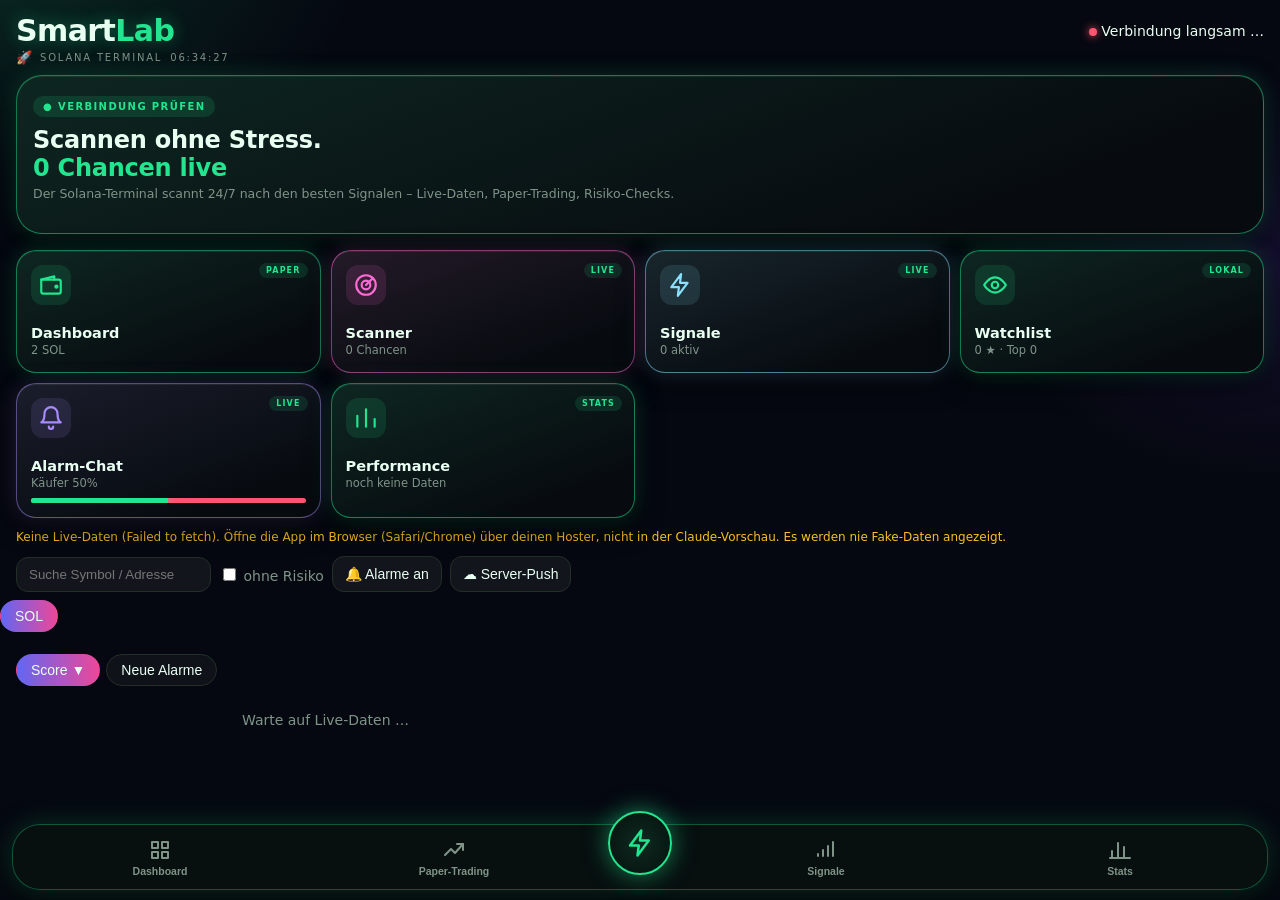
==== commit 07fe7558: "Add files via upload" ====
--- a/index.html
+++ b/index.html
@@ -89,10 +89,10 @@
 const al2=x=>FD.find(f=>f.key==x.key&&f.ts);
 const ld=(k,d)=>{try{return JSON.parse(localStorage[k])}catch(e){return d}},sv=(k,v)=>{try{localStorage[k]=JSON.stringify(v)}catch(e){}};
 const CHAINS=['solana'],CHN={solana:'SOL'};
-const CF=[['liq','Min. Liquidität $'],['vol','Min. Vol 1h $'],['mmin','Min. MCap $'],['mmax','Max. MCap $'],['ratio','Min. Käuferanteil (0-1)'],['score','Min. Score'],['fs','Final-Stretch-Modus (1=an, 0=aus)'],['cooldown','Cooldown (Minuten)'],['watchPct','Watchlist-Alarm ab % Bewegung'],['devMax','Max. Dev-Wallet-Anteil %'],['quietFrom','Ruhe ab Stunde (0-23, leer=aus)'],['quietTo','Ruhe bis Stunde (0-23)'],['sound','Ton (1/0)'],['minAge','Neu-Token-Sperre (Min. nach Launch)'],['tgMin','Telegram ab Score'],['tgToken','Telegram Bot-Token','text'],['tgChat','Telegram Chat-ID','text'],['workerUrl','Cloudflare-Worker-URL (für Server-Push)','text'],['vapidKey','VAPID Public Key (vom Worker)','text'],['botUrl','Bot-Worker-URL (24/7-Betrieb)','text'],['botKey','Bot-Passwort (24/7-Betrieb)','text']];
+const CF=[['liq','Min. Liquidität $'],['vol','Min. Vol 1h $'],['mmin','Min. MCap $'],['mmax','Max. MCap $'],['ratio','Min. Käuferanteil (0-1)'],['score','Min. Score'],['fs','Final-Stretch-Modus (1=an, 0=aus)'],['cooldown','Cooldown (Minuten)'],['watchPct','Watchlist-Alarm ab % Bewegung'],['devMax','Max. Dev-Wallet-Anteil %'],['quietFrom','Ruhe ab Stunde (0-23, leer=aus)'],['quietTo','Ruhe bis Stunde (0-23)'],['sound','Ton (1/0)'],['minAge','Neu-Token-Sperre (Min. nach Launch)'],['tgMin','Telegram ab Score'],['tgToken','Telegram Bot-Token','text'],['tgChat','Telegram Chat-ID','text'],['workerUrl','Cloudflare-Worker-URL (für Server-Push)','text'],['vapidKey','VAPID Public Key (vom Worker)','text'],['botUrl','Bot-Worker-URL (24/7-Betrieb)','text'],['botKey','Bot-Passwort (24/7-Betrieb)','text'],['live','⚠️ ECHTER Handel mit echtem Geld (1=an, 0=aus)']];
 const PR={Konservativ:{liq:3e4,vol:5e4,mmin:1e5,mmax:1e7,ratio:.6,score:75},Ausgewogen:{liq:1e4,vol:2e4,mmin:5e4,mmax:5e6,ratio:.55,score:55},Aggressiv:{liq:5e3,vol:1e4,mmin:2e4,mmax:5e6,ratio:.5,score:55}};
 const DM=40;
-let C={liq:1e4,vol:2e4,mmin:5e4,mmax:5e6,ratio:.55,score:55,cooldown:30,watchPct:15,devMax:15,quietFrom:'',quietTo:'',sound:1,tgToken:'',tgChat:'',workerUrl:'',vapidKey:'',botUrl:'',botKey:'',tgMin:80,minAge:6,fs:1};Object.assign(C,ld('c',{}));if(+C.score===60)C.score=55;C.score=Math.max(55,+C.score||55);
+let C={liq:1e4,vol:2e4,mmin:5e4,mmax:5e6,ratio:.55,score:55,cooldown:30,watchPct:15,devMax:15,quietFrom:'',quietTo:'',sound:1,tgToken:'',tgChat:'',workerUrl:'',vapidKey:'',botUrl:'',botKey:'',live:0,tgMin:80,minAge:6,fs:1};Object.assign(C,ld('c',{}));if(+C.score===60)C.score=55;C.score=Math.max(55,+C.score||55);
 if(ld('wipe',0)<1){['pt','tr','stz','stzh','rc','h','fd','s2','snz','wv','bwt'].forEach(k=>{try{localStorage.removeItem(k)}catch(e){}});sv('pt',{open:{},done:[],rs:Date.now()});sv('wipe',1)}
 const inQuiet=()=>{if(C.quietFrom===''||C.quietTo===''||C.quietFrom==null||C.quietTo==null)return false;const h=new Date().getHours(),f=+C.quietFrom,t=+C.quietTo;return f<t?(h>=f&&h<t):(h>=f||h<t)};
 let LK={},view='home',LE='',R=[],FD=ld('fd',[]),SP={},KN=null,bad=0,nxt=0,key='score',dir=-1;
@@ -125,6 +125,84 @@
  CO.tpsl=b2?{n:b2,tp:EXG[b2][0],sl:EXG[b2][1]}:null;coachApply()}
 const EXG={};[.15,.2,.3].forEach(tp=>[.12,.15,.2].forEach(sl=>{if(!(tp==.2&&sl==.2))EXG['T'+Math.round(tp*100)+'S'+Math.round(sl*100)]=[tp,sl]}));
 function coachApply(){PTC.buy=CO.buy||70;PTC.tp=CO.tpsl?CO.tpsl.tp:.2;PTC.sl=CO.tpsl?CO.tpsl.sl:.2}coachApply();PTC.size=ld('ptsize',PTC.size);
+const STRATS=[
+ {id:'con',name:'Konservativ',cfg:{score:75,liq:3e4,vol:5e4,mmin:1e5,mmax:1e7,ratio:.6,maxRun:25,tp:.2,sl:.15}},
+ {id:'aus',name:'Ausgewogen',cfg:{score:55,liq:1e4,vol:2e4,mmin:5e4,mmax:5e6,ratio:.55,maxRun:40,tp:.2,sl:.2}},
+ {id:'agg',name:'Aggressiv',cfg:{score:45,liq:5e3,vol:1e4,mmin:2e4,mmax:5e6,ratio:.5,maxRun:60,tp:.25,sl:.25}},
+ {id:'akt',name:'Meine App-Einstellung',cfg:null}
+];
+let ST=ld('strats',{});STRATS.forEach(S=>ST[S.id]=ST[S.id]||{open:{},done:[],start:2});
+
+// ---- Ersteller-/Wallet-Tracking ----
+let CRW=ld('crw',{});
+function crTrack(addr,sol){const cr=(FSX[addr]||{}).cr;if(!cr)return;const c=CRW[cr]=CRW[cr]||{n:0,w:0,sol:0,syms:[]};c.n++;if(sol>0)c.w++;c.sol+=sol;sv('crw',CRW)}
+function crHtml(){const rows=Object.entries(CRW).filter(([,c])=>c.n>=2).sort((a,b)=>b[1].sol-a[1].sol);
+ if(!rows.length)return`<div class=cd><div class=ch><b>👤 Ersteller-Tracking</b></div><small style="color:var(--m)">Noch keine Ersteller mit 2+ Trades erkannt. Braucht Final-Stretch-Modus (Einstellungen) aktiv, um Ersteller-Adressen zu sehen.</small></div>`;
+ return `<div class=cd><div class=ch><b>👤 Ersteller-Tracking</b><span class=ag>nach Gewinn sortiert</span></div>`+
+  rows.slice(0,8).map(([cr,c])=>{const wr=Math.round(c.w/c.n*100),tag=c.n>=3&&wr<=30?'⚠️ oft Verlust':c.n>=3&&wr>=70?'✅ oft Gewinn':'';
+   return `<div style="display:flex;justify-content:space-between;padding:6px 0;border-top:1px solid #ffffff12"><span>${X(cr.slice(0,4)+'…'+cr.slice(-4))}<br><small style="color:var(--m)">${c.n} Coins · ${wr}% Trefferquote ${tag}</small></span><span style="color:${c.sol>=0?'var(--g)':'#ff5d73'};font-weight:700">${c.sol>=0?'+':'−'}${Math.abs(c.sol).toFixed(3)} SOL</span></div>`}).join('')+`</div>`}
+
+// ---- Feature-Wichtigkeit & Win-Rate-Analyse ----
+function corr(xs,ys){const n=xs.length;if(n<8)return null;const mx=xs.reduce((a,v)=>a+v,0)/n,my=ys.reduce((a,v)=>a+v,0)/n;
+ let sxy=0,sx=0,sy=0;for(let i=0;i<n;i++){const dx=xs[i]-mx,dy=ys[i]-my;sxy+=dx*dy;sx+=dx*dx;sy+=dy*dy}return(sx&&sy)?sxy/Math.sqrt(sx*sy):null}
+function featImpHtml(){const S=smp();if(S.length<10)return`<div class=cd><div class=ch><b>📊 Feature-Wichtigkeit</b></div><small style="color:var(--m)">Sammle noch Daten (${S.length}/10 Trades)</small></div>`;
+ const keys=Object.keys(KF),imp=[];for(const k of keys){const xs=[],ys=[];S.forEach(s=>{const v=s.f&&s.f[k];if(v!=null){xs.push(v);ys.push(s.l?0:1)}});const c=corr(xs,ys);if(c!=null)imp.push({k,c,n:xs.length})}
+ imp.sort((a,b)=>Math.abs(b.c)-Math.abs(a.c));
+ const sb=[[40,55],[55,65],[65,75],[75,101]].map(([a,b])=>{const t=S.filter(s=>s.f&&s.f.score>=a&&s.f.score<b);return{a,b,n:t.length,wr:t.length?Math.round(t.filter(s=>!s.l).length/t.length*100):null}});
+ const hb=[['Nacht',0,6],['Morgen',6,12],['Mittag',12,18],['Abend',18,24]].map(([n,a,b])=>{const t=S.filter(s=>s.f&&s.f.hour>=a&&s.f.hour<b);return{n,c:t.length,wr:t.length?Math.round(t.filter(s=>!s.l).length/t.length*100):null}});
+ return `<div class=cd><div class=ch><b>📊 Feature-Wichtigkeit</b><span class=ag>Richtwert, kein Beweis</span></div>`+
+  imp.slice(0,6).map(x=>`<div style="display:flex;justify-content:space-between;padding:4px 0"><small>${KF[x.k][0]}</small><small style="color:${x.c>0?'var(--g)':'#ff5d73'}">${x.c>0?'↑ höher = mehr Gewinne':'↓ höher = mehr Verluste'} (${(Math.abs(x.c)*100).toFixed(0)}%, n=${x.n})</small></div>`).join('')+
+  `<div style="margin-top:8px;padding-top:8px;border-top:1px solid #ffffff12"><small><b>Win-Rate nach Score</b></small><br>${sb.map(b=>b.n?`${b.a}-${b.b<101?b.b:'+'}: ${b.wr}% (${b.n})`:'').filter(Boolean).join(' · ')}</div>`+
+  `<div style="margin-top:6px"><small><b>Win-Rate nach Tageszeit</b></small><br>${hb.map(b=>b.c?`${b.n}: ${b.wr}% (${b.c})`:'').filter(Boolean).join(' · ')}</div></div>`}
+
+// ---- KI Walk-Forward-Test ----
+let WFC={n:-1,res:null};
+function walkForward(){const S=smp().slice().reverse().map(s=>({f:s.f,w:!s.l,t:s.t}));if(S.length<20)return null;if(S.length==WFC.n)return WFC.res;
+ const folds=4,size=Math.floor(S.length/folds),res=[];
+ for(let i=1;i<folds;i++){const trEnd=size*i,teEnd=i==folds-1?S.length:size*(i+1),train=S.slice(0,trEnd),test=S.slice(trEnd,teEnd);if(test.length<3)continue;
+  const ens=mFitBag(train,5),evP=f=>{const x=mF(f);let s=0;for(const sub of ens)s+=mS(sub.b+x.reduce((a,v,j)=>a+v*sub.w[j],0));return s/ens.length};
+  const brier=test.reduce((a,s)=>a+(evP(s.f)-(s.w?1:0))**2,0)/test.length,baseWR=train.filter(s=>s.w).length/train.length,baseBrier=test.reduce((a,s)=>a+(baseWR-(s.w?1:0))**2,0)/test.length;
+  res.push({fold:i,n:test.length,q:baseBrier?Math.round((1-brier/baseBrier)*100):null})}
+ WFC={n:S.length,res};return res}
+function walkHtml(){const r=walkForward();if(!r)return`<small style="color:var(--m)">Walk-Forward-Test braucht mind. 20 abgeschlossene Trades.</small>`;
+ const ok=r.filter(x=>x.q!=null&&x.q>0).length;
+ return `<div style="margin-top:8px;padding-top:8px;border-top:1px solid #ffffff12"><small><b>🔁 Walk-Forward-Test</b> (nur auf jeweils älteren Daten trainiert)</small><br>`+
+  r.map(x=>`Fenster ${x.fold}: ${x.q==null?'zu wenig Daten':x.q+'% besser als Zufall'} (${x.n} Trades)`).join('<br>')+
+  `<br><small style="color:var(--m)">${ok==r.length?'Modell hält sich in allen Fenstern out-of-sample.':'Nicht in jedem Fenster besser als Zufall — Vorsicht vor Überanpassung.'}</small></div>`}
+
+// ---- Auto-Optimierer für Strategien ----
+function optSamples(){const out=[];PT.done.forEach(d=>out.push({score:d.score,c5:d.f?d.f.c5:null,sol:d.sol}));
+ STRATS.forEach(S=>ST[S.id].done.forEach(d=>out.push({score:d.score,c5:d.c5,sol:d.sol})));return out}
+function optimizeHtml(){const S=optSamples();if(S.length<15)return`<div class=cd><div class=ch><b>🎯 Auto-Optimierer</b></div><small style="color:var(--m)">Sammle noch Daten (${S.length}/15 Trades über alle Strategien)</small></div>`;
+ const gscore=[40,50,55,60,65,70,75,80,85].map(th=>{const t=S.filter(s=>s.score>=th);return{th,n:t.length,sol:t.reduce((a,d)=>a+d.sol,0)}}).filter(x=>x.n>=5).sort((a,b)=>b.sol-a.sol);
+ const gc5=[20,30,40,60,80,999].map(th=>{const t=S.filter(s=>s.c5==null||s.c5<th);return{th,n:t.length,sol:t.reduce((a,d)=>a+d.sol,0)}}).filter(x=>x.n>=5).sort((a,b)=>b.sol-a.sol);
+ const cur=+PTC.buy||70,curSet=S.filter(s=>s.score>=cur),curSol=curSet.reduce((a,d)=>a+d.sol,0);
+ return `<div class=cd><div class=ch><b>🎯 Auto-Optimierer</b><span class=ag>rückblickend, kein Garant für die Zukunft</span></div>`+
+  `<small>Aktueller Mindest-Score ${cur}: ${curSol>=0?'+':'−'}${Math.abs(curSol).toFixed(3)} SOL (${curSet.length} Trades)</small>`+
+  (gscore.length?`<div style="margin-top:6px"><small><b>Beste Mindest-Score-Werte</b></small><br>${gscore.slice(0,3).map(x=>`Score ≥ ${x.th}: ${x.sol>=0?'+':'−'}${Math.abs(x.sol).toFixed(3)} SOL (${x.n} Trades)`).join('<br>')}</div>`:'')+
+  (gc5.length?`<div style="margin-top:6px"><small><b>Bester Max. 5-Min-Lauf</b></small><br>${gc5.slice(0,3).map(x=>`unter ${x.th>500?'∞':x.th+'%'}: ${x.sol>=0?'+':'−'}${Math.abs(x.sol).toFixed(3)} SOL (${x.n} Trades)`).join('<br>')}</div>`:'')+
+  `</div>`}
+const stratCfg=S=>S.cfg||{score:QBuy(),liq:C.liq,vol:C.vol,mmin:C.mmin,mmax:C.mmax,ratio:C.ratio,maxRun:PTC.maxRun,tp:PTC.tp,sl:PTC.sl};
+const STSZ=.2,STMAX=5,STCD=3e5,STTO=72e5;
+function stratHit(cfg,r){if((r.flags||[]).some(f=>/MINT|FREEZE|HONEYPOT|VERKÄUFER|DUMP|LIQ-DROP/.test(f)))return false;
+ return r.liq>=cfg.liq&&r.v1>=cfg.vol&&r.mc>=cfg.mmin&&r.mc<=cfg.mmax&&r.ratio>=cfg.ratio&&r.score>=cfg.score&&(r.c5||0)<cfg.maxRun}
+function stratClose(id,k,pnl,why){const st=ST[id],t=st.open[k];if(!t)return;const sol=STSZ*pnl;st.done.unshift({sym:t.sym,addr:t.addr,mc0:t.mc0,mc1:t.last,pnl,sol,why,score:t.score,c5:t.c5,t0:t.t0,t1:Date.now()});st.done=st.done.slice(0,100);delete st.open[k];crTrack(t.addr,sol)}
+function stratFree(id){const st=ST[id];return st.start+st.done.reduce((a,d)=>a+d.sol,0)-Object.keys(st.open).length*STSZ}
+function stratTick(){if(!R.length)return;for(const S of STRATS){const cfg=stratCfg(S),st=ST[S.id];
+  for(const k in st.open){const t=st.open[k],r=R.find(x=>x.key==k);if(r)t.last=r.mc;const pnl=t.last/t.mc0-1;
+   let why=pnl>=cfg.tp?'TP':pnl<=-cfg.sl?'SL':(Date.now()-t.t0>STTO?'ZEIT':'');if(why)stratClose(S.id,k,pnl,why)}
+  if(Object.keys(st.open).length<STMAX&&stratFree(S.id)>=STSZ-1e-9)for(const r of R){if(st.open[r.key])continue;
+   if(st.done.some(d=>d.addr==r.addr&&Date.now()-d.t1<STCD))continue;if(!stratHit(cfg,r))continue;
+   st.open[r.key]={sym:r.sym,addr:r.addr,chain:r.chain,mc0:r.mc,last:r.mc,t0:Date.now(),score:r.score,c5:r.c5};break}}
+ sv('strats',ST)}
+setInterval(stratTick,4000);
+function sparkline(vals){if(vals.length<2)return'';const lo=Math.min(...vals),hi=Math.max(...vals)||1,pts=vals.map((v,i)=>(i/(vals.length-1)*100).toFixed(1)+','+(30-((v-lo)/((hi-lo)||1))*28).toFixed(1)).join(' ');
+ return `<svg viewBox="0 0 100 30" style="width:100%;height:36px;margin:6px 0"><polyline fill="none" stroke="currentColor" stroke-width="2" points="${pts}"/></svg>`}
+function stratHtml(){const rows=STRATS.map(S=>{const st=ST[S.id],pnl=st.done.reduce((a,d)=>a+d.sol,0),wins=st.done.filter(d=>d.sol>0).length,wr=st.done.length?Math.round(wins/st.done.length*100):0,eq=[st.start];
+  [...st.done].sort((a,b)=>a.t1-b.t1).forEach(d=>eq.push(eq[eq.length-1]+d.sol));return{S,st,pnl,wr,eq}}).sort((a,b)=>b.pnl-a.pnl);
+ return `<div class=cd><div class=ch><b>🧪 Strategien-Vergleich</b><span class=ag>gleiche Signale, unabhängiges Kapital, ${STSZ} SOL/Trade</span></div>`+
+  rows.map(({S,st,pnl,wr,eq},i)=>`<div style="padding:10px 0;${i?'border-top:1px solid #ffffff12':''}"><div style="display:flex;justify-content:space-between;align-items:center"><b>${i==0&&pnl>0?'🏆 ':''}${X(S.name)}</b><span style="color:${pnl>=0?'var(--g)':'#ff5d73'};font-weight:700">${pnl>=0?'+':'−'}${Math.abs(pnl).toFixed(3)} SOL</span></div><small style="color:var(--m)">${st.done.length} Trades · ${wr}% Trefferquote · ${Object.keys(st.open).length} offen</small>${sparkline(eq)}</div>`).join('')+`</div>`}
+
 function ptSetSize(v){PTC.size=v;sv('ptsize',v);draw()}
 const QTG=10,QS={c:0,L:0,t:0};
 function QLv(){const n=Date.now();if(n-QS.t<2e3)return QS.L;const h=n-36e5,c=Object.values(PT.open).filter(t=>t.t0>h).length+PT.done.filter(d=>d.t0>h).length;QS.c=c;QS.L=c>=QTG?0:c>=7?1:c>=4?2:3;QS.t=n;return QS.L}
@@ -294,6 +372,7 @@
  const H=[['0–6',0,6],['6–12',6,12],['12–18',12,18],['18–24',18,24]].map(([n,a,b])=>g(n+' Uhr:',pd.filter(d=>{const h=new Date(d.t0).getHours();return h>=a&&h<b}))).filter(Boolean),D=['So','Mo','Di','Mi','Do','Fr','Sa'].map((n,i)=>g(n,pd.filter(d=>new Date(d.t0).getDay()==i))).filter(Boolean),hl=pd.filter(d=>d.hi!=null),
  hi=hl.length?'<br><small>Ø höchster Stand '+(hl.reduce((a,d)=>a+d.hi,0)/hl.length*100).toFixed(0)+'% · Ø tiefster '+(hl.reduce((a,d)=>a+d.lo,0)/hl.length*100).toFixed(0)+'% · '+hl.filter(d=>d.hi>=.25&&d.sol<0).length+' Trades erreichten ≥+25%, endeten aber im Minus</small>':'';
  return '<br><small><b>Nach Uhrzeit</b></small><br><small>'+H.join(' · ')+'</small><br><small><b>Nach Wochentag</b></small><br><small>'+D.join(' · ')+'</small>'+hi}
+async function liveExec(side,r,t){if(!+C.live||!C.botUrl||!C.botKey)return;try{const res=await fetch(C.botUrl.replace(/\/$/,'')+'/execute',{method:'POST',headers:{'x-key':C.botKey,'content-type':'application/json'},body:JSON.stringify({side,chain:r?r.chain:t.chain,addr:r?r.addr:t.addr,sol:PTC.size,key:r?r.key:undefined})});if(!res.ok)toast('⚠️ Echter Trade fehlgeschlagen: HTTP '+res.status)}catch(e){toast('⚠️ Echter Trade fehlgeschlagen: '+e.message)}}
 async function wSync(force){if(!C.botUrl||!C.botKey)return;const ks=Object.keys(PT.open).sort().join(),now=Date.now();if(!force&&ks==wSync.k&&(now-(wSync.t||0)<3e5||!ks))return;wSync.k=ks;wSync.t=now;
  try{await fetch(C.botUrl.replace(/\/$/,'')+'/sync',{method:'POST',headers:{'x-key':C.botKey,'content-type':'application/json'},body:JSON.stringify({open:PT.open,cfg:PTC})})}catch(e){}}
 async function wPull(){if(!C.botUrl||!C.botKey)return;try{const r=await fetch(C.botUrl.replace(/\/$/,'')+'/state',{headers:{'x-key':C.botKey}});if(!r.ok)return;const w=await r.json();let ch=0;
@@ -303,7 +382,7 @@
   t.peak=Math.max(t.peak||0,o.peak||0);t.lo=Math.min(t.lo||t.mc0,o.lo||t.mc0);if((o.tk||[]).length>(t.tk||[]).length)t.tk=o.tk;t.x=t.x||{};for(const a in o.x||{})if(t.x[a]==null&&o.x[a]!=null)t.x[a]=o.x[a]}
  if(ch){PT.done.sort((a,b)=>b.t1-a.t1);PT.done=PT.done.slice(0,150)}sv('pt',PT);if(ch)draw()}catch(e){}}
 setInterval(wPull,2e4);setInterval(wSync,6e4);
-function ptBuy(r){PT.open[r.key]={sym:r.sym,chain:r.chain,addr:r.addr,mc0:r.mc,last:r.mc,t0:Date.now(),score:r.score,peak:r.mc,liq0:r.liq,f:feat(r),slip:0,x:{FIX20:null,FIX30:null}};sv('pt',PT);wSync(1)}
+function ptBuy(r){PT.open[r.key]={sym:r.sym,chain:r.chain,addr:r.addr,mc0:r.mc,last:r.mc,t0:Date.now(),score:r.score,peak:r.mc,liq0:r.liq,f:feat(r),slip:0,x:{FIX20:null,FIX30:null}};sv('pt',PT);wSync(1);liveExec('buy',r)}
 function ptConfirm(){const P=PT.pend;if(!P)return;for(const k of Object.keys(P)){const p=P[k];if(Date.now()-p.t<PTC.confirm)continue;delete P[k];const r=R.find(x=>x.key==k),w=!r?'Bestätigung':PT.open[k]?'':(r.mc<p.mc*.95||r.mc>p.mc*1.12||(r.c5||0)<-3)?'Bestätigung':botOk(r)||(ptStats().free<PTC.size-1e-9?'Kein Kapital':'');
  if(w){PT.sk=PT.sk||{};PT.sk[w]=(PT.sk[w]||0)+1;sv('pt',PT)}else if(r&&!PT.open[k])ptBuy(r);else sv('pt',PT)}}
 function ptTick(best){let n=0;for(const k of Object.keys(PT.open)){const t=PT.open[k],p=best[k],mc=p?(p.marketCap||p.fdv||0):0;if(mc>0)t.last=mc;const pnl=t.last/t.mc0-1;
@@ -315,7 +394,7 @@
   if(w){ptClose(k,pnl,w);n++}}return n}
 async function ptFast(){const o=Object.values(PT.open);if(!o.length||ptFast.b)return;ptFast.b=1;try{const by={},best={};o.forEach(t=>(by[t.chain]=by[t.chain]||[]).push(t.addr));for(const c in by)for(let i=0;i<by[c].length;i+=30){const ch=by[c].slice(i,i+30);for(const p of await J('/tokens/v1/'+c+'/'+ch.join(','))){if(!ch.includes(p.baseToken.address))continue;const key=c+':'+p.baseToken.address,l=(p.liquidity||{}).usd||0;if(!best[key]||l>((best[key].liquidity||{}).usd||0))best[key]=p}}const n=ptTick(best);sv('pt',PT);if(n)draw()}catch(e){}ptFast.b=0}
 setInterval(ptFast,2500);document.addEventListener('visibilitychange',()=>{if(!document.hidden)ptFast()});
-function ptClose(k,pnl,why){const t=PT.open[k],xs=(why=='SL'||why=='MOM'||why=='RUG'||why=='LOCK')?.02:0,nt=q=>(1+q)*(1-PTC.fee-(t.slip||0)-xs)/(1+PTC.fee+(t.slip||0))-1,net=TK(t).reduce((a,x)=>a+x.f*nt(x.p),0)+(1-TK(t).reduce((a,x)=>a+x.f,0))*nt(pnl),alt={};for(const a in (t.x||{}))alt[a]=nt(t.x[a]==null?pnl:t.x[a]);PT.done.unshift({alt,hi:(t.peak||t.mc0)/t.mc0-1,lo:(t.lo||t.mc0)/t.mc0-1,f:t.f,sym:t.sym,chain:t.chain,addr:t.addr,score:t.score,mc0:t.mc0,mc1:t.last,pnl:bp(t,pnl),net,sol:PTC.size*net,why,t0:t.t0,t1:Date.now()});PT.done=PT.done.slice(0,150);delete PT.open[k];sv('pt',PT);try{coachLearn(PT.done[0])}catch(e){}}
+function ptClose(k,pnl,why){const t=PT.open[k],xs=(why=='SL'||why=='MOM'||why=='RUG'||why=='LOCK')?.02:0,nt=q=>(1+q)*(1-PTC.fee-(t.slip||0)-xs)/(1+PTC.fee+(t.slip||0))-1,net=TK(t).reduce((a,x)=>a+x.f*nt(x.p),0)+(1-TK(t).reduce((a,x)=>a+x.f,0))*nt(pnl),alt={};for(const a in (t.x||{}))alt[a]=nt(t.x[a]==null?pnl:t.x[a]);PT.done.unshift({alt,hi:(t.peak||t.mc0)/t.mc0-1,lo:(t.lo||t.mc0)/t.mc0-1,f:t.f,sym:t.sym,chain:t.chain,addr:t.addr,score:t.score,mc0:t.mc0,mc1:t.last,pnl:bp(t,pnl),net,sol:PTC.size*net,why,t0:t.t0,t1:Date.now()});PT.done=PT.done.slice(0,150);delete PT.open[k];sv('pt',PT);liveExec('sell',null,t);crTrack(t.addr,PTC.size*net);try{coachLearn(PT.done[0])}catch(e){}}
 function ping(r,tag,kind){const NOW=Date.now();FD.unshift({ts:NOW,t:new Date(NOW).toTimeString().slice(0,5),tag,sym:r.sym,addr:r.addr,chain:r.chain,key:r.key,mc:r.mc,score:r.score});FD=FD.slice(0,120);sv('fd',FD);
  if(false&&tag=='🔔 SIGNAL'&&r.score>=PTC.min&&!PT.open[r.key]){const w=botOk(r);if(w){PT.sk=PT.sk||{};PT.sk[w]=(PT.sk[w]||0)+1;sv('pt',PT)}}
  if(false&&tag=='🔔 SIGNAL'&&r.score>=PTC.min&&!PT.open[r.key]&&botOk(r)==''){PT.pend=PT.pend||{};if(!PT.pend[r.key]){PT.pend[r.key]={t:Date.now(),mc:r.mc};sv('pt',PT)}}
@@ -429,7 +508,7 @@
  $('#k1').textContent=R.filter(x=>x.score>=DM).length+' Chancen';if($('#hk1'))$('#hk1').textContent=R.filter(x=>x.score>=DM).length+' Chancen live';{const s=ptStats();const v=PTC.start+s.real+s.ov-s.os;$('#k6').textContent=sol(v)+' SOL'+usd(v)}$('#k2').textContent=R.filter(hit).length+' aktiv';$('#k3').textContent=W.size+' ★ · Top '+Math.max(0,...R.map(x=>x.score));
  const tb=R.reduce((a,x)=>a+x.b,0),tsl=R.reduce((a,x)=>a+x.s,0),br=tb+tsl?tb/(tb+tsl)*100:50;$('#k4').textContent='Käufer '+br.toFixed(0)+'%';$('#br').style.width=br+'%';
  $('#k5').textContent=STZ.total?Math.round(STZ.wins/STZ.total*100)+'% Trefferquote':'noch keine Daten';
- if(pv){view=='dash'?renderDash():view=='stats'?(renderStats(),$('#cards').insertAdjacentHTML('beforeend',coachHtml())):renderPerf();renderFeed();R.forEach(r=>r.nw=false);return}
+ if(pv){view=='dash'?renderDash():view=='stats'?(renderStats(),$('#cards').insertAdjacentHTML('beforeend',stratHtml()+optimizeHtml()+coachHtml()+`<div class=cd>`+featImpHtml().replace(/^<div class=cd>|<\/div>$/g,'')+walkHtml()+`</div>`+crHtml())):renderPerf();renderFeed();R.forEach(r=>r.nw=false);return}
  $('#hot').innerHTML=[...R].filter(x=>x.score>=DM).sort((a,b)=>b.score-a.score).slice(0,3).map(x=>`<div class=hc><small>🔥 Top Score</small><br><b>${X(x.sym)}</b> <span class=chn>${CHN[x.chain]}</span> <span class=sc style="background:hsl(${x.score*1.2},85%,58%)">${x.score}</span><br><small>${F(x.mc)} · 5m ${x.c5.toFixed(0)}%</small>${coachP(x)}${al2(x)?'<br><small style="color:var(--g)">🔔 '+tm(al2(x).ts)+' · bei '+F(al2(x).mc)+'</small>':''}<br>${sp(x)}<button class=ca data-c="${X(x.addr)}"><code>${X(x.addr)}</code><span>⧉ kopieren</span></button></div>`).join('');
  $('#sr').innerHTML=[['score','Score'],['al','Neue Alarme']].map(([k,n])=>`<button data-k="${k}" class="${k==key?'on':''}">${n}${k==key?(dir<0?' ▼':' ▲'):''}</button>`).join('');
  $('#chn').innerHTML=CHAINS.map(c=>`<button data-ch="${c}" class="${CE.includes(c)?'on':''}">${CHN[c]}</button>`).join('');
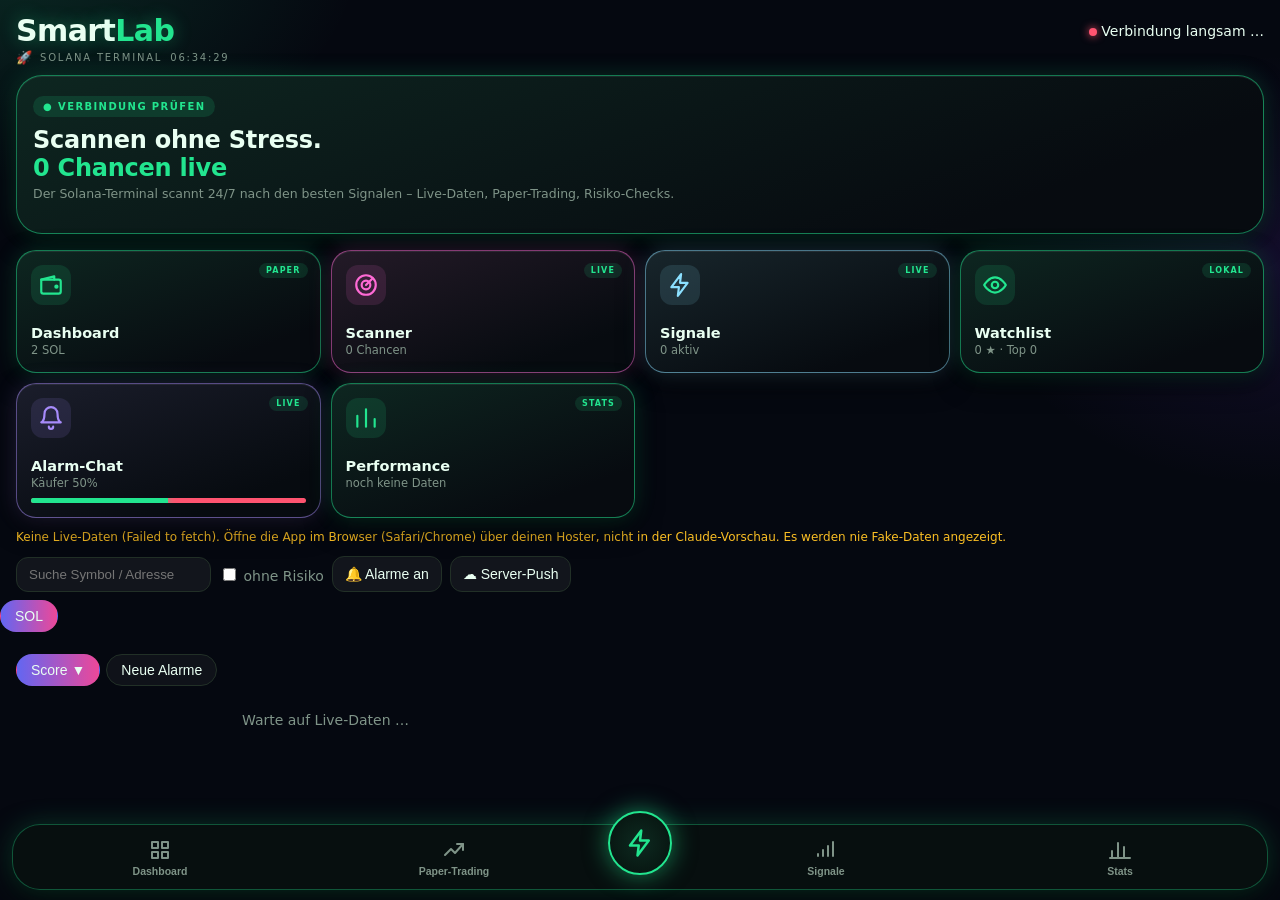
==== commit 1613a031: "Add files via upload" ====
--- a/index.html
+++ b/index.html
@@ -425,8 +425,8 @@
  ptTick(best);
  {const q=ptStats(),v=PTC.start+q.real+q.ov-q.os;PT.eq=PT.eq||[];const L=PT.eq[PT.eq.length-1];if(!L||Date.now()-L[0]>=3e5)PT.eq.push([Date.now(),+v.toFixed(4)]);PT.eq=PT.eq.slice(-1000)}dsum();ptConfirm();
  sv('pt',PT);
- for(const k of trAll){const t=TR[k],p=best[k],age=Date.now()-t.t0;if(p&&age<3e5){const mc=p.marketCap||p.fdv||0;if(mc>t.peak)t.peak=mc;if(t.m1==null&&age>=1.5e5)t.m1=mc}
-  if(age>=3e5){const gain=t.peak/t.mc0-1,win=gain>=.2;STZ.total++;if(win)STZ.wins++;else STZ.losses++;STZH.unshift({sym:t.sym,chain:t.chain,gain,win,score:t.score??null,g1:t.m1!=null?t.m1/t.mc0-1:null,g6:p?(p.marketCap||p.fdv||0)/t.mc0-1:null,fl:t.fl||[],t:Date.now()});STZH=STZH.slice(0,60);delete TR[k];stzDirty=true}}
+ for(const k of trAll){const t=TR[k],p=best[k],age=Date.now()-t.t0,mc=p?(p.marketCap||p.fdv||0):0;if(p){if(mc>t.peak)t.peak=mc;if(t.m1==null&&age>=1.5e5)t.m1=mc}
+  if(age>=3e5){const gain=Math.max(t.peak,mc)/t.mc0-1,win=gain>=.2;STZ.total++;if(win)STZ.wins++;else STZ.losses++;STZH.unshift({sym:t.sym,chain:t.chain,gain,win,score:t.score??null,g1:t.m1!=null?t.m1/t.mc0-1:null,g6:p?(p.marketCap||p.fdv||0)/t.mc0-1:null,fl:t.fl||[],t:Date.now()});STZH=STZH.slice(0,60);delete TR[k];stzDirty=true}}
  if(stzDirty){sv('stz',STZ);sv('stzh',STZH)}sv('tr',TR);
  const spg=Date.now()-SPT>15e3;if(spg)SPT=Date.now();R=Object.values(best).map(p=>st(p,bo));
  {const now=Date.now(),symCount={};R.forEach(r=>{const s=r.sym.toUpperCase();symCount[s]=(symCount[s]||0)+1});
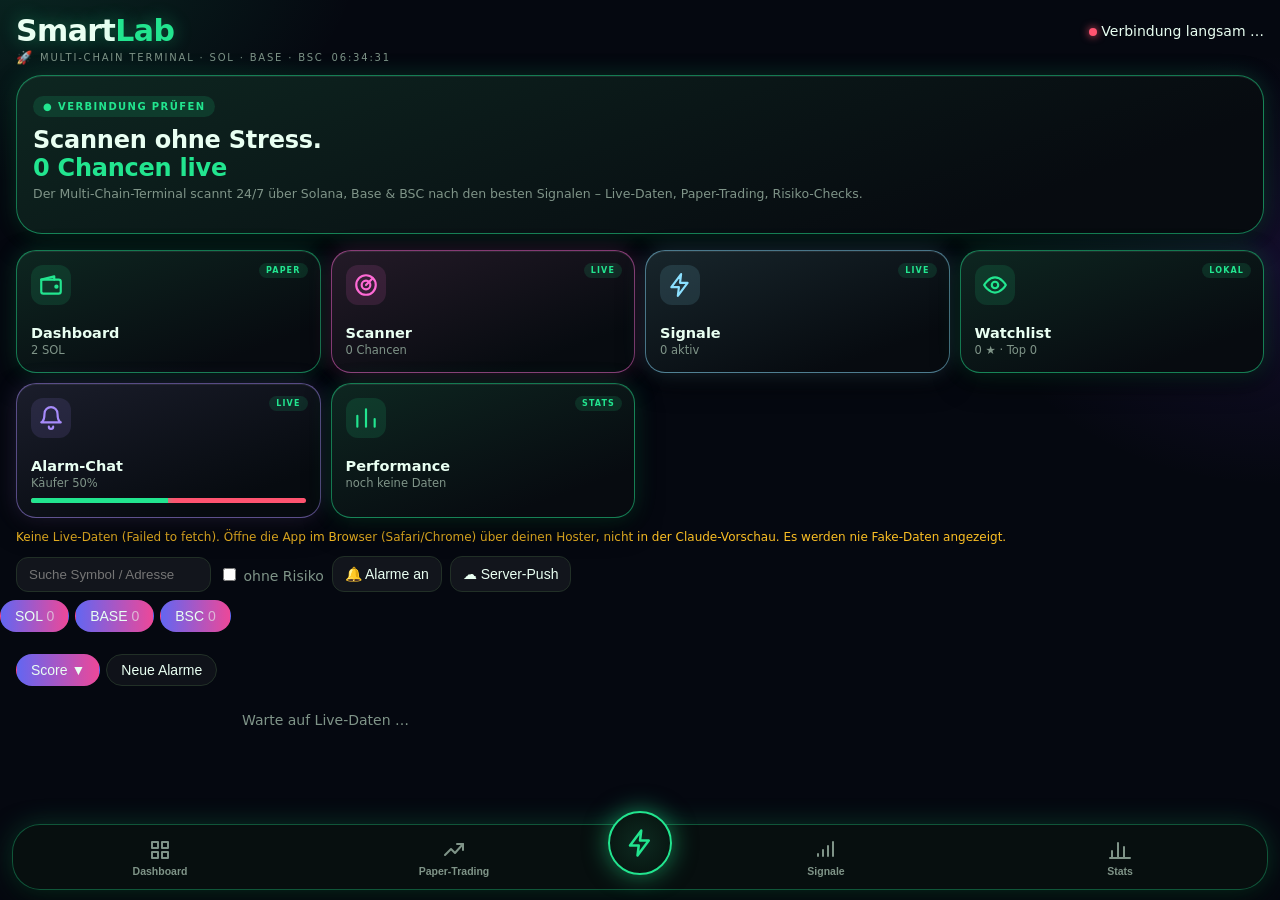
==== commit c6b0246e: "Add files via upload" ====
--- a/index.html
+++ b/index.html
@@ -67,8 +67,8 @@
 main{padding-bottom:calc(110px + env(safe-area-inset-bottom))}.toast{bottom:calc(96px + env(safe-area-inset-bottom))}
 </style>
 <header><h1>Smart<span>Lab</span></h1><div><span class=dot id=dt></span> <span id=cd></span></div></header>
-<div class=sub style="margin:0 16px 10px"><span>SOLANA TERMINAL</span><span id=ts></span></div>
-<div class=hero><span class=bd id=hbd>● BOT AKTIV</span><h2>Scannen ohne Stress.<b id=hk1>0 Chancen live</b></h2><p>Der Solana-Terminal scannt 24/7 nach den besten Signalen – Live-Daten, Paper-Trading, Risiko-Checks.</p></div>
+<div class=sub style="margin:0 16px 10px"><span>MULTI-CHAIN TERMINAL · SOL · BASE · BSC</span><span id=ts></span></div>
+<div class=hero><span class=bd id=hbd>● BOT AKTIV</span><h2>Scannen ohne Stress.<b id=hk1>0 Chancen live</b></h2><p>Der Multi-Chain-Terminal scannt 24/7 über Solana, Base &amp; BSC nach den besten Signalen – Live-Daten, Paper-Trading, Risiko-Checks.</p></div>
 <div class=tiles>
 <div class="tile t3 on" data-v=dash><span class=bd>PAPER</span><svg viewBox="0 0 24 24"><path d="M3 7h16a2 2 0 012 2v9a2 2 0 01-2 2H5a2 2 0 01-2-2z"/><path d="M3 7l12-3v3"/><circle cx="17" cy="13.5" r="1"/></svg><div><b>Dashboard</b><small id=k6>2 SOL</small></div></div>
 <div class="tile t1" data-v=scan><span class=bd>LIVE</span><svg viewBox="0 0 24 24"><circle cx=12 cy=12 r=9 /><circle cx=12 cy=12 r=4 /><path d="M12 12l6-6"/></svg><div><b>Scanner</b><small id=k1>0 Tokens</small></div></div>
@@ -88,7 +88,7 @@
 const tm=ts=>new Date(ts).toLocaleTimeString('de-DE',{hour:'2-digit',minute:'2-digit',second:'2-digit'}),dl=ts=>{const n=new Date(),s0=new Date(n.getFullYear(),n.getMonth(),n.getDate()).getTime();return ts>=s0?'Heute':ts>=s0-864e5?'Gestern':new Date(ts).toLocaleDateString('de-DE',{day:'2-digit',month:'2-digit'})},ago=ts=>{const m=Math.floor((Date.now()-ts)/6e4);return m<1?'gerade eben':m<60?'vor '+m+' Min':m<1440?'vor '+Math.floor(m/60)+' Std '+m%60+' Min':'vor '+Math.floor(m/1440)+' Tg'};
 const al2=x=>FD.find(f=>f.key==x.key&&f.ts);
 const ld=(k,d)=>{try{return JSON.parse(localStorage[k])}catch(e){return d}},sv=(k,v)=>{try{localStorage[k]=JSON.stringify(v)}catch(e){}};
-const CHAINS=['solana'],CHN={solana:'SOL'};
+const CHAINS=['solana','base','bsc'],CHN={solana:'SOL',base:'BASE',bsc:'BSC'};
 const CF=[['liq','Min. Liquidität $'],['vol','Min. Vol 1h $'],['mmin','Min. MCap $'],['mmax','Max. MCap $'],['ratio','Min. Käuferanteil (0-1)'],['score','Min. Score'],['fs','Final-Stretch-Modus (1=an, 0=aus)'],['cooldown','Cooldown (Minuten)'],['watchPct','Watchlist-Alarm ab % Bewegung'],['devMax','Max. Dev-Wallet-Anteil %'],['quietFrom','Ruhe ab Stunde (0-23, leer=aus)'],['quietTo','Ruhe bis Stunde (0-23)'],['sound','Ton (1/0)'],['minAge','Neu-Token-Sperre (Min. nach Launch)'],['tgMin','Telegram ab Score'],['tgToken','Telegram Bot-Token','text'],['tgChat','Telegram Chat-ID','text'],['workerUrl','Cloudflare-Worker-URL (für Server-Push)','text'],['vapidKey','VAPID Public Key (vom Worker)','text'],['botUrl','Bot-Worker-URL (24/7-Betrieb)','text'],['botKey','Bot-Passwort (24/7-Betrieb)','text'],['live','⚠️ ECHTER Handel mit echtem Geld (1=an, 0=aus)']];
 const PR={Konservativ:{liq:3e4,vol:5e4,mmin:1e5,mmax:1e7,ratio:.6,score:75},Ausgewogen:{liq:1e4,vol:2e4,mmin:5e4,mmax:5e6,ratio:.55,score:55},Aggressiv:{liq:5e3,vol:1e4,mmin:2e4,mmax:5e6,ratio:.5,score:55}};
 const DM=40;
@@ -97,12 +97,12 @@
 const inQuiet=()=>{if(C.quietFrom===''||C.quietTo===''||C.quietFrom==null||C.quietTo==null)return false;const h=new Date().getHours(),f=+C.quietFrom,t=+C.quietTo;return f<t?(h>=f&&h<t):(h>=f||h<t)};
 let LK={},view='home',LE='',R=[],FD=ld('fd',[]),SP={},KN=null,bad=0,nxt=0,key='score',dir=-1;
 let W=new Set(ld('w',[])),SM=ld('s2',null);if(!SM){SM={};(ld('s',[])||[]).forEach(k=>SM[k]=Date.now())}
-let Hh=ld('h',{}),RC=ld('rc',{}),RCbusy=new Set(),CE=ld('ce',null);if(!CE)CE=[...CHAINS];
+let Hh=ld('h',{}),RC=ld('rc',{}),RCbusy=new Set(),CE=ld('ce',null);if(!CE)CE=[...CHAINS];else if(!ld('ce2',0)){CE=[...CHAINS];sv('ce2',1)}
 let PT=ld('pt',{open:{},done:[]}),PTC={size:.2,tp:.2,sl:.2,min:55,fee:0,start:2,arm:.2,cap:1.5,tr:.12,tr2:.15,floor:.08,stages:[[.25,1/3],[.6,1/3]],maxOpen:12,maxRun1:120,maxMcLiq:30,confirm:45e3,rug:.3,stagMin:90,stagBand:.1,dayLoss:.5,minAge:.5,minLiq:15e3,maxRun:40,buy:70,top10:40,top1:25,ins:20,holdMin:60,tfee:5};
 let TR=ld('tr',{}),STZ=ld('stz',{wins:0,losses:0,total:0}),STZH=ld('stzh',[]);
 let WV=ld('wv',{}),CP=false,SNZ=ld('snz',{});
 let CO=Object.assign({rules:[],les:[],sh:[],dn:{}},ld('co',{}));
-const mF=f=>{const g=(k,d)=>f[k]==null?d:f[k],c=(x,a,b)=>Math.max(a,Math.min(b,x));return[g('score',55)/100,c(Math.log(1+g('mcl',10))/4,0,1.5),c(g('c5',0)/50,-1,2),c(g('c1',0)/200,-1,2),g('ratio',.55),Math.log(1+g('liq',1e4))/12,Math.min(g('age',5),48)/48,g('top10',20)/100,g('top1',8)/50,c(g('v1l',2)/10,0,2),c(Math.log(1+g('act',50))/7,0,1.5),c(g('since',0)/100,-1,2),c(Math.log(1+g('rep',0))/4,0,1.5),g('soc',1)/3,c(g('ser',0)/3,0,2),c((g('c5',0)*12-g('c1',0))/300,-1,2),g('score',55)/100*g('ratio',.55),Math.sin(g('hour',12)/24*6.283),Math.cos(g('hour',12)/24*6.283),c(g('mcl',10)*g('c5',0)/400,-1,2),c(g('v1l',2)*g('ratio',.55)*2,-1,2)]};
+const mF=f=>{const g=(k,d)=>f[k]==null?d:f[k],c=(x,a,b)=>Math.max(a,Math.min(b,x));return[g('score',55)/100,c(Math.log(1+g('mcl',10))/4,0,1.5),c(g('c5',0)/50,-1,2),c(g('c1',0)/200,-1,2),g('ratio',.55),Math.log(1+g('liq',1e4))/12,Math.min(g('age',5),48)/48,g('top10',20)/100,g('top1',8)/50,c(g('v1l',2)/10,0,2),c(Math.log(1+g('act',50))/7,0,1.5),c(g('since',0)/100,-1,2),c(Math.log(1+g('rep',0))/4,0,1.5),g('soc',1)/3,c(g('ser',0)/3,0,2),c((g('c5',0)*12-g('c1',0))/300,-1,2),g('score',55)/100*g('ratio',.55),Math.sin(g('hour',12)/24*6.283),Math.cos(g('hour',12)/24*6.283),c(g('mcl',10)*g('c5',0)/400,-1,2),c(g('v1l',2)*g('ratio',.55)*2,-1,2),g('boost',0),c(g('c1',0)/200*g('ratio',.55),-1,2)]};
 const mS=z=>1/(1+Math.exp(-Math.max(-30,Math.min(30,z))));
 const mP=(m,f)=>{const x=mF(f);if(m.ens&&m.ens.length){let s=0,c=0;for(const sub of m.ens){if(x.length!=sub.w.length)continue;s+=mS(sub.b+x.reduce((a,v,i)=>a+v*sub.w[i],0));c++}return c?s/c:1}if(x.length!=m.w.length)return 1;return mS(m.b+x.reduce((a,v,i)=>a+v*m.w[i],0))};
 function mFit(S,w0,b0){const X=S.map(s=>mF(s.f)),d=X[0].length,n=S.length;let w=w0&&w0.length==d?w0.slice():Array(d).fill(0),b=b0||0,vw=Array(d).fill(0),vb=0;const mom=.9,lr=.4,l2=.04,rw=S.map((s,i)=>.6+.8*(i/(n-1||1)));for(let e=0;e<500;e++){const gw=Array(d).fill(0);let gb=0;for(let i=0;i<n;i++){const er=(mS(b+X[i].reduce((a,v,j)=>a+v*w[j],0))-(S[i].w?1:0))*rw[i];for(let j=0;j<d;j++)gw[j]+=er*X[i][j];gb+=er}for(let j=0;j<d;j++){vw[j]=mom*vw[j]-lr*(gw[j]/n+l2*w[j]);w[j]+=vw[j]}vb=mom*vb-lr*gb/n;b+=vb}return{w,b}}
@@ -110,10 +110,10 @@
 function coachModel(){const S=PT.done.filter(d=>d.f).map(d=>({f:d.f,w:d.sol>0,t:d.t1})).concat((CO.ss||[]).map(s=>({f:s.f,w:s.w,t:s.t}))),old=CO.m||{};
  if(S.length<12){CO.m=Object.assign(old,{n:S.length,on:false});return}
  S.sort((a,b)=>a.t-b.t);const k=Math.floor(S.length*.65),tr=S.slice(0,k),te=S.slice(k),br=tr.filter(s=>s.w).length/tr.length,
- w0=old.ens&&old.ens[0]?old.ens[0].w:null,b0w=old.ens&&old.ens[0]?old.ens[0].b:0,ens0=mFitBag(tr,5,w0,b0w),
+ w0=old.ens&&old.ens[0]?old.ens[0].w:null,b0w=old.ens&&old.ens[0]?old.ens[0].b:0,ens0=mFitBag(tr,9,w0,b0w),
  evP=f=>{const x=mF(f);let s=0;for(const sub of ens0)s+=mS(sub.b+x.reduce((a,v,i)=>a+v*sub.w[i],0));return s/ens0.length},
  bs=te.reduce((a,s)=>a+(evP(s.f)-(s.w?1:0))**2,0)/te.length,b0=te.reduce((a,s)=>a+(br-(s.w?1:0))**2,0)/te.length,
- ens=mFitBag(S,9,w0,b0w),base=S.filter(s=>s.w).length/S.length;
+ ens=mFitBag(S,15,w0,b0w),base=S.filter(s=>s.w).length/S.length;
  CO.m={ens,w:ens[0].w,b:ens[0].b,n:S.length,base,th:Math.max(.1,base*.55),q:b0?1-bs/b0:0,on:te.length>=5&&bs<b0*.97&&!old.off,off:old.off,sn:old.sn||0,sl:old.sl||0}}
 const EXA={BE07:[.07,.01],BE10:[.1,.02],BE15:[.15,.03]};
 function coachAlt(t,pnl){const X=t.x||(t.x={}),pk=(t.peak||t.mc0)/t.mc0-1;for(const n in EXA){if(!(n in X))X[n]=null;if(X[n]!=null)continue;if(pnl>=.2)X[n]=.2;else if(pnl<=-.2)X[n]=pnl;else if(pk>=EXA[n][0]&&pnl<=EXA[n][1])X[n]=(1+pnl)*.98-1}for(const n in EXG){if(!(n in X))X[n]=null;if(X[n]!=null)continue;if(pnl>=EXG[n][0])X[n]=EXG[n][0];else if(pnl<=-EXG[n][1])X[n]=pnl}}
@@ -184,7 +184,7 @@
   `</div>`}
 const stratCfg=S=>S.cfg||{score:QBuy(),liq:C.liq,vol:C.vol,mmin:C.mmin,mmax:C.mmax,ratio:C.ratio,maxRun:PTC.maxRun,tp:PTC.tp,sl:PTC.sl};
 const STSZ=.2,STMAX=5,STCD=3e5,STTO=72e5;
-function stratHit(cfg,r){if((r.flags||[]).some(f=>/MINT|FREEZE|HONEYPOT|VERKÄUFER|DUMP|LIQ-DROP/.test(f)))return false;
+function stratHit(cfg,r){if(r.chain!='solana')return false;if((r.flags||[]).some(f=>/MINT|FREEZE|HONEYPOT|VERKÄUFER|DUMP|LIQ-DROP/.test(f)))return false;
  return r.liq>=cfg.liq&&r.v1>=cfg.vol&&r.mc>=cfg.mmin&&r.mc<=cfg.mmax&&r.ratio>=cfg.ratio&&r.score>=cfg.score&&(r.c5||0)<cfg.maxRun}
 function stratClose(id,k,pnl,why){const st=ST[id],t=st.open[k];if(!t)return;const sol=STSZ*pnl;st.done.unshift({sym:t.sym,addr:t.addr,mc0:t.mc0,mc1:t.last,pnl,sol,why,score:t.score,c5:t.c5,t0:t.t0,t1:Date.now()});st.done=st.done.slice(0,100);delete st.open[k];crTrack(t.addr,sol)}
 function stratFree(id){const st=ST[id];return st.start+st.done.reduce((a,d)=>a+d.sol,0)-Object.keys(st.open).length*STSZ}
@@ -195,7 +195,7 @@
    if(st.done.some(d=>d.addr==r.addr&&Date.now()-d.t1<STCD))continue;if(!stratHit(cfg,r))continue;
    st.open[r.key]={sym:r.sym,addr:r.addr,chain:r.chain,mc0:r.mc,last:r.mc,t0:Date.now(),score:r.score,c5:r.c5};break}}
  sv('strats',ST)}
-setInterval(stratTick,4000);
+setInterval(stratTick,2000);
 function sparkline(vals){if(vals.length<2)return'';const lo=Math.min(...vals),hi=Math.max(...vals)||1,pts=vals.map((v,i)=>(i/(vals.length-1)*100).toFixed(1)+','+(30-((v-lo)/((hi-lo)||1))*28).toFixed(1)).join(' ');
  return `<svg viewBox="0 0 100 30" style="width:100%;height:36px;margin:6px 0"><polyline fill="none" stroke="currentColor" stroke-width="2" points="${pts}"/></svg>`}
 function stratHtml(){const rows=STRATS.map(S=>{const st=ST[S.id],pnl=st.done.reduce((a,d)=>a+d.sol,0),wins=st.done.filter(d=>d.sol>0).length,wr=st.done.length?Math.round(wins/st.done.length*100):0,eq=[st.start];
@@ -208,16 +208,18 @@
 function QLv(){const n=Date.now();if(n-QS.t<2e3)return QS.L;const h=n-36e5,c=Object.values(PT.open).filter(t=>t.t0>h).length+PT.done.filter(d=>d.t0>h).length;QS.c=c;QS.L=c>=QTG?0:c>=7?1:c>=4?2:3;QS.t=n;return QS.L}
 const QP=k=>({minLiq:[PTC.minLiq,12e3,8e3,5e3],minAge:[PTC.minAge,.3,.2,.1],mcl:[PTC.maxMcLiq,40,60,80],top10:[PTC.top10,45,50,55],top1:[PTC.top1,30,35,40],ins:[PTC.ins,25,30,35],hold:[PTC.holdMin,50,40,30],conf:[PTC.confirm,500,400,300],band:[.12,.18,.25,.3]}[k][QLv()]);
 const QBuy=()=>{const L=QLv();return L?Math.min(PTC.buy,[0,65,60,55][L]):PTC.buy};
+const SZMIN=.4,SZMAX=2.2;
+function sizeFor(r){const base=PTC.size;if(!(CO.m&&CO.m.on))return base;const p=mP(CO.m,feat(r)),th=CO.m.th||.3,conf=Math.max(0,Math.min(1,(p-th)/Math.max(.05,1-th))),mult=SZMIN+(SZMAX-SZMIN)*conf;return+(base*mult).toFixed(3)}
 const hitQ=r=>{if(hit(r))return true;const L=QLv();return L>0&&r.liq>=[0,8e3,6e3,5e3][L]&&r.v1>=[0,15e3,1e4,8e3][L]&&r.mc>=[0,4e4,3e4,2e4][L]&&r.mc<=C.mmax&&r.ratio>=[0,.53,.5,.48][L]&&r.score>=C.score};
-const QPri=r=>r.score+(CO.m&&CO.m.on?40*mP(CO.m,feat(r)):0);
-function whyNot(r){try{if(PT.open[r.key])return'✅ gekauft';if(r.score<=QBuy())return'Score '+r.score+' ≤ Mindest '+QBuy();if(!hitQ(r))return'Signal-Filter (MCap/Liq/Vol/Käufer)';const now=Date.now();if(PT.done.some(d=>d.addr==r.addr&&now-d.t1<3e5))return'Cooldown (5 Min)';if(ptStats().free<PTC.size-1e-9)return'Kein freies Kapital';const hw=coachHard(r);if(hw)return'Blockiert: '+hw;const f=feat(r);for(const u of CO.rules)if(u.s=='on'&&rt(u,f))return'KI-Regel: '+rn(u);if(CO.m&&CO.m.on&&mP(CO.m,f)<CO.m.th*[1,1,.6,.35][QLv()])return'KI-Modell: Chance zu niedrig';const p=(CO.pd||{})[r.key];if(p&&Date.now()-p.t<QP('conf'))return'Bestätigung läuft…';return'Bestätigung/Kauf gleich'}catch(e){return'Fehler: '+e.message}}
+const QPri=r=>r.score+(CO.m&&CO.m.on?65*mP(CO.m,feat(r)):0);
+function whyNot(r){try{if(PT.open[r.key])return'✅ gekauft';if(r.score<=QBuy())return'Score '+r.score+' ≤ Mindest '+QBuy();if(!hitQ(r))return'Signal-Filter (MCap/Liq/Vol/Käufer)';const now=Date.now();if(PT.done.some(d=>d.addr==r.addr&&now-d.t1<3e5))return'Cooldown (5 Min)';if(ptStats().free<sizeFor(r)-1e-9)return'Kein freies Kapital';const hw=coachHard(r);if(hw)return'Blockiert: '+hw;const f=feat(r);for(const u of CO.rules)if(u.s=='on'&&rt(u,f))return'KI-Regel: '+rn(u);if(CO.m&&CO.m.on&&mP(CO.m,f)<CO.m.th*[1,1,.6,.35][QLv()])return'KI-Modell: Chance zu niedrig';const p=(CO.pd||{})[r.key];if(p&&Date.now()-p.t<QP('conf'))return'Bestätigung läuft…';return'Bestätigung/Kauf gleich'}catch(e){return'Fehler: '+e.message}}
 const coachP=r=>(CO.m&&CO.m.w&&CO.m.n>=12?'<br><small>🧠 KI-Chance '+Math.round(mP(CO.m,feat(r))*100)+'%</small>':'')+'<br><small>🛒 '+whyNot(r)+'</small>';
 document.addEventListener('click',async e=>{const id=e.target.id;if(id=='cob'){const j=JSON.stringify({co:CO,pt:PT.done.slice(0,150)});try{await navigator.clipboard.writeText(j);alert('Coach-Daten kopiert. Füge sie in eine Notiz ein, um sie zu sichern.')}catch(x){prompt('Alles markieren und kopieren:',j)}}
  if(id=='coi'){const t=prompt('Gesicherte Coach-Daten einfügen:');if(!t)return;try{const j=JSON.parse(t);if(!j.co)throw 0;CO=Object.assign({rules:[],les:[],sh:[],dn:{}},j.co);const have=new Set(PT.done.map(d=>d.addr+d.t0));(j.pt||[]).forEach(d=>{if(!have.has(d.addr+d.t0))PT.done.push(d)});PT.done.sort((a,b)=>b.t1-a.t1);PT.done=PT.done.slice(0,150);sv('co',CO);sv('pt',PT);coachApply();draw()}catch(x){alert('Die Daten konnten nicht gelesen werden.')}}});
 function coachInfo(){const m=CO.m||{},x=CO.xg||{};return coachBil()+`<div style="padding:8px 0;border-top:1px solid #ffffff12"><b>📈 Vorhersage-Modell</b><br><small>${m.on?'aktiv – blockiert Einstiege mit Gewinnchance unter '+Math.round(m.th*100)+'% ('+(m.sn||0)+' geprüft, Qualität '+Math.round(m.q*100)+'%)':m.off?'abgeschaltet – blockierte zu viele Gewinner':m.n>=12?'lernt weiter (noch nicht besser als Zufall)':'sammelt Daten: '+(m.n||0)+' von 12 Trades'}</small></div><div style="padding:8px 0;border-top:1px solid #ffffff12"><b>🔒 Ausstiegs-Optimierer</b><br><small>${CO.ex?'aktiv: '+CO.ex.n+' – Stop auf '+(CO.ex.stop*100).toFixed(0)+'% sobald der Trade +'+(CO.ex.arm*100).toFixed(0)+'% erreicht hat':'testet Gewinn-Sicherungen und Take-Profit/Stop-Loss-Werte parallel zu jedem Trade'}${CO.tpsl?'<br>Ziele angepasst: Take-Profit +'+Math.round(CO.tpsl.tp*100)+'% · Stop-Loss −'+Math.round(CO.tpsl.sl*100)+'%':''}${Object.keys(x).length?'<br>Ø Vorteil je Trade: '+Object.entries(x).sort((a,b)=>b[1]-a[1]).slice(0,4).map(([k,v])=>k+' '+(v>=0?'+':'')+(v*100).toFixed(1)+'%').join(' · '):''}</small></div>`}
 const KF={score:['Score',v=>v.toFixed(0)],mcl:['MCap/Liq',v=>v.toFixed(0)+'×'],c5:['5-Min-Lauf',v=>v.toFixed(0)+'%'],c1:['1-Std-Lauf',v=>v.toFixed(0)+'%'],ratio:['Käuferanteil',v=>(v*100).toFixed(0)+'%'],liq:['Liquidität',F],age:['Alter',v=>v.toFixed(1)+' Std'],top10:['Top-10-Holder',v=>v.toFixed(0)+'%'],top1:['Größter Wallet',v=>v.toFixed(0)+'%'],hour:['Uhrzeit',v=>v.toFixed(0)+' Uhr'],act:['Transaktionen/h',v=>v.toFixed(0)],since:['Anstieg seit Erstsicht',v=>v.toFixed(0)+'%'],rep:['Kommentare',v=>v.toFixed(0)],soc:['Social-Links',v=>v.toFixed(0)+' von 3'],ser:['Weitere Coins des Erstellers',v=>v.toFixed(0)],v1l:['Volumen/Liq',v=>v.toFixed(1)+'×']};
 const HY=[['c5','>',20,'Einstieg nach starkem 5-Min-Lauf'],['c1','>',80,'Token war in 1h schon stark gelaufen'],['mcl','>',20,'Dünne Liquidität im Verhältnis zur MCap'],['ratio','<',.58,'Verkäuferdruck (wenig Käufer)'],['top10','>',30,'Hohe Holder-Konzentration'],['top1','>',15,'Ein Wallet dominiert'],['liq','<',2e4,'Wenig Liquidität'],['age','<',1,'Sehr junger Token'],['ser','>',1,'Ersteller startet serienweise Coins'],['soc','<',1,'Keine Social-Links']];
-const feat=r=>{const g=r.rug||{},n=x=>x==null||isNaN(x)?null:+(+x).toFixed(3);return{score:r.score,mcl:r.liq>0?n(r.mc/r.liq):null,c5:n(r.c5||0),c1:n(r.c1||0),ratio:n(r.ratio),hour:new Date().getHours(),act:(r.b||0)+(r.s||0),since:n((r.since||0)*100),...fx(r),liq:Math.round(r.liq),age:n(r.age),top10:n(g.top10),top1:n(g.top1),v1l:r.liq>0?n(r.v1/r.liq):null}};
+const feat=r=>{const g=r.rug||{},n=x=>x==null||isNaN(x)?null:+(+x).toFixed(3);return{score:r.score,mcl:r.liq>0?n(r.mc/r.liq):null,c5:n(r.c5||0),c1:n(r.c1||0),ratio:n(r.ratio),hour:new Date().getHours(),act:(r.b||0)+(r.s||0),since:n((r.since||0)*100),boost:r.boost?1:0,...fx(r),liq:Math.round(r.liq),age:n(r.age),top10:n(g.top10),top1:n(g.top1),v1l:r.liq>0?n(r.v1/r.liq):null}};
 const rt=(u,f)=>{const x=f&&f[u.k];return x!=null&&(u.o=='>'?x>=u.v:x<=u.v)};
 const rn=u=>KF[u.k][0]+(u.o=='>'?' ≥ ':' ≤ ')+KF[u.k][1](u.v);
 function smp(){return PT.done.filter(d=>d.f).map(d=>({f:d.f,l:d.sol<0,s:d.sol,t:d.t1})).concat((CO.ss||[]).map(x=>({f:x.f,l:!x.w,s:x.s==null?(x.w?.01:-.03):x.s,t:x.t}))).sort((a,b)=>b.t-a.t)}
@@ -265,7 +267,7 @@
   if(r&&x.lq&&r.liq<x.lq*.6)loss=true;else if(p>=PTC.tp)loss=false;else if(p<=-PTC.sl)loss=true;else if(age>72e4)loss=p-.06<0;else return true;
   if(x.u!='obs'){if(loss)CO.bl=(CO.bl||0)+1;else CO.bw=(CO.bw||0)+1}const u=CO.rules.find(y=>y.id==x.u);if(u){u.sn++;if(loss)u.sl++}if(x.f)CO.ss=(CO.ss||[]).concat({f:x.f,w:!loss,t:now,s:+((Math.max(-PTC.sl,Math.min(PTC.tp,p))-.06)*PTC.size).toFixed(4)}).slice(-400);if(x.u=='model'&&CO.m){CO.m.sn=(CO.m.sn||0)+1;if(loss)CO.m.sl=(CO.m.sl||0)+1;if(CO.m.sn>=8&&CO.m.sl/CO.m.sn<.5){CO.m.off=1;CO.m.on=false}}CO.dn[x.key]=now;ch=1;return false});
  for(const k in CO.dn)if(now-CO.dn[k]>18e5)delete CO.dn[k];
- if(ch){if((CO.oc=(CO.oc||0)+1)%10==0){coachMine();coachModel()}coachReview();sv('co',CO)}}
+ if(ch){if((CO.oc=(CO.oc||0)+1)%5==0){coachMine();coachModel()}coachReview();sv('co',CO)}}
 function coachHtml(){const on=CO.rules.filter(u=>u.s=='on'),pb=CO.rules.filter(u=>u.s=='probe'),off=CO.rules.filter(u=>u.s=='off');
  const ru=u=>`<div style="padding:6px 0;border-top:1px solid #ffffff12"><b>${u.s=='on'?'🛡':u.s=='probe'?'👁':'⏸'} ${X(rn(u))}</b> <button class=f data-cr="${u.id}">${u.s=='on'?'ausschalten':'einschalten'}</button><br><small>${u.s=='on'?(u.b||0)+' Einstiege geblockt · ':''}${u.n?u.n+' Fälle, '+Math.round(u.lr*100)+'% Verlust · ':''}Grund: ${X(u.why)}</small></div>`;
  const ls=CO.les.slice(0,4).map(l=>`<div style="padding:6px 0;border-top:1px solid #ffffff12"><small>${tm(l.t)} · <b>${X(l.sym)}</b> ${sol(l.sol)} SOL (${X(l.why)})</small><br>${l.c.map(x=>'• '+X(x)).join('<br>')}</div>`).join('');
@@ -304,6 +306,10 @@
  if(chain=='solana'&&r.score>=45){const rc=rcCheck(a);if(rc){r.rug=rc;if(rc.score==null&&!(rc.risks||[]).length)r.flags.push('RC OFFLINE');if(rc.risks&&rc.risks.length){const rf=rcFlags(rc);r.flags=r.flags.concat(rf);r.score=Math.max(0,r.score-8*Math.min(3,rf.length))}}}
  return r}
 const A='https://api.dexscreener.com',J=async p=>{try{const r=await fetch(A+p);if(!r.ok)throw new Error('HTTP '+r.status);return await r.json()}catch(e){LE=e.message||String(e);throw e}};
+const GT='https://api.geckoterminal.com/api/v2';
+async function gtPools(chain){try{const r=await fetch(GT+'/networks/'+chain+'/new_pools?page=1');if(!r.ok)return[];const j=await r.json();
+ return(j.data||[]).map(p=>{const id=p.relationships&&p.relationships.base_token&&p.relationships.base_token.data&&p.relationships.base_token.data.id;if(!id)return null;const addr=id.startsWith(chain+'_')?id.slice(chain.length+1):id;return{chain,addr}}).filter(Boolean)}catch(e){return[]}}
+let GTT=0;async function gtScan(){if(Date.now()-GTT<6e3)return[];GTT=Date.now();const out=[];for(const c of CHAINS){const a=await gtPools(c);out.push(...a)}return out}
 function beep(kind){if(!C.sound)return;try{const a=new AudioContext();
  if(kind=='x2'){const o1=a.createOscillator();o1.connect(a.destination);o1.frequency.value=880;o1.start();o1.stop(a.currentTime+.12);
   const o2=a.createOscillator();o2.connect(a.destination);o2.frequency.value=1320;o2.start(a.currentTime+.14);o2.stop(a.currentTime+.28)}
@@ -313,7 +319,7 @@
 async function updSol(){try{const r=await fetch(A+'/tokens/v1/solana/So11111111111111111111111111111111111111112');if(!r.ok)return;const j=await r.json();const arr=Array.isArray(j)?j:[j];const p=arr.map(x=>+x.priceUsd).find(x=>x>0);if(p)SOLUSD=p}catch(e){}}
 const usdN=n=>SOLUSD?'$'+(n*SOLUSD).toLocaleString('de-DE',{minimumFractionDigits:2,maximumFractionDigits:2}):'…';
 const usd=n=>SOLUSD?' ('+usdN(n)+')':'';
-function ptStats(){const po=Object.values(PT.open),pd=PT.done,v=t=>PTC.size*(1+bp(t,t.last/t.mc0-1))*(1-PTC.fee-(t.slip||0))/(1+PTC.fee+(t.slip||0)),real=pd.reduce((a,d)=>a+d.sol,0),ov=po.reduce((a,t)=>a+v(t),0),os=po.length*PTC.size,gw=pd.filter(d=>d.sol>0),vl=pd.filter(d=>d.sol<=0);
+function ptStats(){const po=Object.values(PT.open),pd=PT.done,v=t=>(t.size||PTC.size)*(1+bp(t,t.last/t.mc0-1))*(1-PTC.fee-(t.slip||0))/(1+PTC.fee+(t.slip||0)),real=pd.reduce((a,d)=>a+d.sol,0),ov=po.reduce((a,t)=>a+v(t),0),os=po.reduce((a,t)=>a+(t.size||PTC.size),0),gw=pd.filter(d=>d.sol>0),vl=pd.filter(d=>d.sol<=0);
  return{po,pd,v,real,ov,os,free:PTC.start+real-os,gain:gw.reduce((a,d)=>a+d.sol,0),gn:gw.length,loss:vl.reduce((a,d)=>a+d.sol,0),ln:vl.length}}
 function renderStats(){const s=ptStats(),tot=s.real+s.ov-s.os,cl=x=>x>=0?'var(--g)':'#ff5d73',sg=n=>(n>=0?'+':'−')+sol(Math.abs(n)),pd=s.pd,N=pd.length,D0=new Date().setHours(0,0,0,0),W=Date.now(),sum=f=>pd.filter(d=>d.t1>=f).reduce((a,d)=>a+d.sol,0),gw=pd.filter(d=>d.sol>0),ls=pd.filter(d=>d.sol<=0),pf=s.loss?s.gain/Math.abs(s.loss):null,hold=N?pd.reduce((a,d)=>a+(d.t1-d.t0),0)/N/6e4:0,bw=[...pd].sort((a,b)=>b.sol-a.sol);
  let mw=0,ml=0,cw=0,cn=0;[...pd].reverse().forEach(d=>{if(d.sol>0){cw++;cn=0}else{cn++;cw=0}mw=Math.max(mw,cw);ml=Math.max(ml,cn)});
@@ -326,11 +332,11 @@
 function renderDash(){const s=ptStats(),tot=s.real+s.ov-s.os,cl=x=>x>=0?'var(--g)':'#ff5d73',sg=n=>(n>=0?'+':'−')+sol(Math.abs(n)),WY={LOCK:'Gewinn-Sicherung',TP:'Take-Profit',SL:'Stop-Loss',ZEIT:'Zeitausstieg',TRAIL:'Trailing-Stop',MAX:'Max-Gewinn',MOM:'Momentum-Ausstieg',RUG:'Liquidität weg',FLAU:'Kein Momentum'},D0=new Date().setHours(0,0,0,0),W7=Date.now()-6048e5,sum=f=>s.pd.filter(d=>d.t1>=f).reduce((a,d)=>a+d.sol,0),bw=[...s.pd].sort((a,b)=>b.sol-a.sol),eq=[...(PT.eq||[]),[Date.now(),PTC.start+tot]];
  let ch='';if(eq.length>2){const vs=eq.map(e=>e[1]),lo=Math.min(PTC.start,...vs),hi=Math.max(PTC.start,...vs),a=eq[0][0],dt=(eq[eq.length-1][0]-a)||1,Y=v=>(76-(v-lo)/((hi-lo)||1)*70).toFixed(1);
   ch=`<svg viewBox="0 0 300 80" preserveAspectRatio="none" style="width:100%;height:90px;margin:10px 0"><line x1="0" x2="300" y1="${Y(PTC.start)}" y2="${Y(PTC.start)}" style="stroke:#ffffff33" stroke-dasharray="4"/><polyline fill="none" vector-effect="non-scaling-stroke" style="stroke:${cl(tot)};stroke-width:2" points="${eq.map(e=>((e[0]-a)/dt*300).toFixed(1)+','+Y(e[1])).join(' ')}"/></svg>`}
- const rows=[...s.po.map(t=>({id:t.sym+t.t0,t0:t.t0,sym:t.sym,open:1,val:s.v(t),t,pnl:bp(t,t.last/t.mc0-1)})),...s.pd.slice(0,40).map(d=>({id:d.sym+d.t0,t0:d.t1,sym:d.sym,open:0,val:PTC.size+d.sol,t:d,pnl:d.pnl,why:WY[d.why]||d.why}))].sort((a,b)=>b.open-a.open||b.t0-a.t0).map(o=>{const pl=o.val-PTC.size,t=o.t,x=PTX.has(o.id),pos=Math.max(0,Math.min(100,(o.pnl+PTC.sl)/(PTC.tp+PTC.sl)*100));
+ const rows=[...s.po.map(t=>({id:t.sym+t.t0,t0:t.t0,sym:t.sym,open:1,val:s.v(t),t,sz:t.size||PTC.size,pnl:bp(t,t.last/t.mc0-1)})),...s.pd.slice(0,40).map(d=>({id:d.sym+d.t0,t0:d.t1,sym:d.sym,open:0,val:(d.size||PTC.size)+d.sol,t:d,sz:d.size||PTC.size,pnl:d.pnl,why:WY[d.why]||d.why}))].sort((a,b)=>b.open-a.open||b.t0-a.t0).map(o=>{const pl=o.val-o.sz,t=o.t,x=PTX.has(o.id),pos=Math.max(0,Math.min(100,(o.pnl+PTC.sl)/(PTC.tp+PTC.sl)*100));
   const bar=o.open?`<div style="position:relative;height:8px;border-radius:4px;margin:12px 4px 4px;background:linear-gradient(90deg,#ff5d73,#3a3f55 50%,#22e58f)"><i style="position:absolute;top:-4px;left:calc(${pos}% - 2px);width:4px;height:16px;border-radius:2px;background:#fff"></i></div><small style="display:flex;justify-content:space-between"><span>−${PTC.sl*100}%</span><span>${pc(o.pnl*100)}</span><span>+${PTC.tp*100}%</span></small>`:'';
   const det=x?`<div style="margin-top:8px"><small>Kauf: ${tm(t.t0)} Uhr · ${dl(t.t0)} · MC ${F(t.mc0)}<br>${o.open?'Aktuell':'Verkauf: '+tm(t.t1)+' Uhr'} · MC ${F(o.open?t.last:t.mc1)}${t.score!=null?'<br>Score beim Kauf: '+t.score:''}<br>Dauer: ${Math.max(1,Math.round(((o.open?Date.now():t.t1)-t.t0)/6e4))} Min</small>${t.addr?`<div class=lk><a target=_blank href="https://dexscreener.com/${t.chain}/${X(t.addr)}">Chart</a><a target=_blank href="https://axiom.trade/t/${X(t.addr)}">Axiom</a></div>`:''}</div>`:'';
-  return `<div class=cd data-pt="${X(o.id)}"><div class=ch><span class=av>${X(o.sym.slice(0,2).toUpperCase())}</span><b>${x?'▾':'▸'} ${X(o.sym)}</b><span class=ag>Einsatz ${sol(PTC.size)} SOL${usd(PTC.size)}</span><span class="f ${pl>=0?'B':'W'}">${o.open?'HOLDING':'SOLD'}</span></div><div class=mg><div><small>${o.open?'Holding':'Sold'}</small>${sol(o.val)} SOL<br>${usdN(o.val)}</div><div><small>Ergebnis</small><span style="color:${cl(pl)}">${sg(pl)} SOL<br>${usdN(pl)}</span></div><div><small>${o.open?'Seit Kauf':o.why}</small>${pc(pl/PTC.size*100)}</div></div>${bar}${det}</div>`}).join('');
- $('#cards').innerHTML=`<div class=cd><div class=ch><b>📝 Paper-Trading</b><span class=ag>virtuelles Startkapital ${PTC.start} SOL</span></div><div style="display:flex;gap:6px;margin:4px 0 2px;flex-wrap:wrap">${[.1,.2,.3,.4,.5].map(v=>`<button data-sz="${v}" style="flex:1;min-width:50px;padding:8px 0;border-radius:10px;border:1px solid ${v==PTC.size?'var(--g)':'#ffffff22'};background:${v==PTC.size?'#22e58f22':'transparent'};color:${v==PTC.size?'var(--g)':'#fff'};font-weight:700">${v} SOL</button>`).join('')}</div><div style="font-size:34px;font-weight:800;margin:8px 0 2px">${sol(PTC.start+tot)} SOL<br><span style="font-size:15px;color:var(--m)">${usdN(PTC.start+tot)}</span></div><div style="color:${cl(tot)};font-weight:700">${sg(tot)} SOL${usd(tot)} · ${pc(tot/PTC.start*100)} seit Start</div>${ch}<div class=mg><div><small>Gewinn · ${s.gn} Trades</small><span style="color:var(--g)">+${sol(s.gain)}${usd(s.gain)}</span></div><div><small>Verlust · ${s.ln} Trades</small><span style="color:#ff5d73">−${sol(Math.abs(s.loss))}${usd(-Math.abs(s.loss))}</span></div><div><small>Frei / Investiert</small>${sol(s.free)}${usd(s.free)} / ${sol(s.os)}${usd(s.os)}</div></div><div class=mg style="margin-top:8px"><div><small>Heute</small><span style="color:${cl(sum(D0))}">${sg(sum(D0))}</span></div><div><small>7 Tage</small><span style="color:${cl(sum(W7))}">${sg(sum(W7))}</span></div><div><small>Trefferquote</small>${s.pd.length?Math.round(s.gn/s.pd.length*100)+'%':'—'}</div></div><div class=mg style="margin-top:8px"><div><small>Bester Trade</small>${bw.length?X(bw[0].sym)+' '+sg(bw[0].sol):'—'}</div><div><small>Schlechtester</small>${bw.length?X(bw[bw.length-1].sym)+' '+sg(bw[bw.length-1].sol):'—'}</div><div><small>Ø pro Trade</small>${s.pd.length?sg(s.real/s.pd.length):'—'}</div></div><small>Sofortkauf bei jedem Signal mit Score über ${PTC.buy} (Einsatz ${sol(PTC.size)} SOL) · Verkauf bei +${PTC.tp*100}% Gewinn oder −${PTC.sl*100}% Verlust · ${PTC.fee*100}% Kosten je Seite · reine Simulation · Trade antippen für Details</small><br><button class=b id=ptr>Zurücksetzen</button></div>${rows||'<div class=em>Noch keine Testtrades. Sobald ein Signal mit Score über '+PTC.buy+' kommt, kauft die Simulation automatisch.</div>'}`}
+  return `<div class=cd data-pt="${X(o.id)}"><div class=ch><span class=av>${X(o.sym.slice(0,2).toUpperCase())}</span><b>${x?'▾':'▸'} ${X(o.sym)}</b><span class=ag>Einsatz ${sol(o.sz)} SOL${usd(o.sz)}</span><span class="f ${pl>=0?'B':'W'}">${o.open?'HOLDING':'SOLD'}</span></div><div class=mg><div><small>${o.open?'Holding':'Sold'}</small>${sol(o.val)} SOL<br>${usdN(o.val)}</div><div><small>Ergebnis</small><span style="color:${cl(pl)}">${sg(pl)} SOL<br>${usdN(pl)}</span></div><div><small>${o.open?'Seit Kauf':o.why}</small>${pc(pl/o.sz*100)}</div></div>${bar}${det}</div>`}).join('');
+ $('#cards').innerHTML=`<div class=cd><div class=ch><b>📝 Paper-Trading</b><span class=ag>virtuelles Startkapital ${PTC.start} SOL</span></div><div style="display:flex;gap:6px;margin:4px 0 2px;flex-wrap:wrap">${[.1,.2,.3,.4,.5].map(v=>`<button data-sz="${v}" style="flex:1;min-width:50px;padding:8px 0;border-radius:10px;border:1px solid ${v==PTC.size?'var(--g)':'#ffffff22'};background:${v==PTC.size?'#22e58f22':'transparent'};color:${v==PTC.size?'var(--g)':'#fff'};font-weight:700">${v} SOL</button>`).join('')}</div><div style="font-size:34px;font-weight:800;margin:8px 0 2px">${sol(PTC.start+tot)} SOL<br><span style="font-size:15px;color:var(--m)">${usdN(PTC.start+tot)}</span></div><div style="color:${cl(tot)};font-weight:700">${sg(tot)} SOL${usd(tot)} · ${pc(tot/PTC.start*100)} seit Start</div>${ch}<div class=mg><div><small>Gewinn · ${s.gn} Trades</small><span style="color:var(--g)">+${sol(s.gain)}${usd(s.gain)}</span></div><div><small>Verlust · ${s.ln} Trades</small><span style="color:#ff5d73">−${sol(Math.abs(s.loss))}${usd(-Math.abs(s.loss))}</span></div><div><small>Frei / Investiert</small>${sol(s.free)}${usd(s.free)} / ${sol(s.os)}${usd(s.os)}</div></div><div class=mg style="margin-top:8px"><div><small>Heute</small><span style="color:${cl(sum(D0))}">${sg(sum(D0))}</span></div><div><small>7 Tage</small><span style="color:${cl(sum(W7))}">${sg(sum(W7))}</span></div><div><small>Trefferquote</small>${s.pd.length?Math.round(s.gn/s.pd.length*100)+'%':'—'}</div></div><div class=mg style="margin-top:8px"><div><small>Bester Trade</small>${bw.length?X(bw[0].sym)+' '+sg(bw[0].sol):'—'}</div><div><small>Schlechtester</small>${bw.length?X(bw[bw.length-1].sym)+' '+sg(bw[bw.length-1].sol):'—'}</div><div><small>Ø pro Trade</small>${s.pd.length?sg(s.real/s.pd.length):'—'}</div></div><small>Sofortkauf bei jedem Signal mit Score über ${PTC.buy} (Basis-Einsatz ${sol(PTC.size)} SOL, KI skaliert ${SZMIN}×–${SZMAX}× je nach Konfidenz) · Verkauf bei +${PTC.tp*100}% Gewinn oder −${PTC.sl*100}% Verlust · ${PTC.fee*100}% Kosten je Seite · reine Simulation · Trade antippen für Details</small><br><button class=b id=ptr>Zurücksetzen</button></div>${rows||'<div class=em>Noch keine Testtrades. Sobald ein Signal mit Score über '+PTC.buy+' kommt, kauft die Simulation automatisch.</div>'}`}
 function botOk(r){const L=PT.done.slice(0,2);
  if(L.length==2&&L.every(d=>d.sol<0)&&Date.now()-L[0].t1<36e5)return'Verlustserie';
  if(PT.done.filter(d=>Date.now()-d.t1<864e5).reduce((a,d)=>a+d.sol,0)<=-PTC.dayLoss)return'Tageslimit';
@@ -362,7 +368,7 @@
 function apiw(){let w=document.getElementById('apiw');if(!w){w=document.createElement('div');w.id='apiw';w.style.cssText='display:none;position:fixed;left:8px;right:8px;bottom:8px;z-index:99;padding:10px 12px;border-radius:10px;background:#ff5d73;color:#fff;font-weight:700;text-align:center';w.textContent='⚠ Keine Live-Daten – Datenquelle antwortet nicht';document.body.appendChild(w)}w.style.display=bad>=3?'block':'none'}
 function ptExtra(){const pd=PT.done;if(!pd.length)return'';const f=n=>(n>=0?'+':'')+n.toFixed(3),su=x=>x.reduce((a,d)=>a+d.sol,0);
  const rows=[['55–59',55,60],['60–64',60,65],['65+',65,101]].map(([n,a,b])=>{const x=pd.filter(d=>d.score>=a&&d.score<b);return x.length?'<small>Score '+n+': '+x.length+' Trades · '+Math.round(x.filter(d=>d.sol>0).length/x.length*100)+'% Treffer · '+f(su(x))+' SOL</small>':''}).join('<br>');
- const al=pd.filter(d=>d.alt),vg=al.length?'<small>Vergleich ('+al.length+' Trades): Trailing '+f(su(al))+' · Fix 20/20 '+f(al.reduce((a,d)=>a+PTC.size*d.alt.FIX20,0))+' · Fix 30/15 '+f(al.reduce((a,d)=>a+PTC.size*d.alt.FIX30,0))+' SOL</small>':'';
+ const al=pd.filter(d=>d.alt),vg=al.length?'<small>Vergleich ('+al.length+' Trades): Trailing '+f(su(al))+' · Fix 20/20 '+f(al.reduce((a,d)=>a+(d.size||PTC.size)*d.alt.FIX20,0))+' · Fix 30/15 '+f(al.reduce((a,d)=>a+(d.size||PTC.size)*d.alt.FIX30,0))+' SOL</small>':'';
  const tx=ptTime(pd);return '<div style="margin-top:8px"><small><b>Nach Score</b></small><br>'+rows+(vg?'<br><small><b>Ausstiegs-Strategien</b></small><br>'+vg:'')+tx+(PT.sk&&Object.keys(PT.sk).length?'<br><small>Übersprungen: '+Object.entries(PT.sk).map(([a,b])=>a+' '+b).join(' · ')+'</small>':'')+'<br><button class=b id=csvb>⬇ Trades als CSV</button></div>'}
 document.addEventListener('click',e=>{if(e.target.id!='csvb')return;const q=v=>'"'+String(v==null?'':v).replace(/"/g,'""')+'"',H='zeit,symbol,chain,adresse,score,mc_kauf,mc_verkauf,grund,netto,sol,fix20,fix30,hoch,tief',R2=PT.done.map(d=>[new Date(d.t0).toISOString(),d.sym,d.chain,d.addr,d.score,d.mc0,d.mc1,d.why,d.net,d.sol,d.alt&&d.alt.FIX20,d.alt&&d.alt.FIX30,d.hi,d.lo].map(q).join(',')),a=document.createElement('a');a.href=URL.createObjectURL(new Blob([[H].concat(R2).join('\n')],{type:'text/csv'}));a.download='trades.csv';a.click()});
 function dsum(){if(!C.tgToken||!C.tgChat)return;const d=new Date(),day=d.toDateString();if(d.getHours()<21||ld('ds','')==day)return;sv('ds',day);const s=ptStats(),T=PT.done.filter(x=>Date.now()-x.t1<864e5),b=[...T].sort((x,y)=>y.sol-x.sol),tot=T.reduce((a,x)=>a+x.sol,0),g=n=>(n>=0?'+':'')+n.toFixed(3);
@@ -372,7 +378,7 @@
  const H=[['0–6',0,6],['6–12',6,12],['12–18',12,18],['18–24',18,24]].map(([n,a,b])=>g(n+' Uhr:',pd.filter(d=>{const h=new Date(d.t0).getHours();return h>=a&&h<b}))).filter(Boolean),D=['So','Mo','Di','Mi','Do','Fr','Sa'].map((n,i)=>g(n,pd.filter(d=>new Date(d.t0).getDay()==i))).filter(Boolean),hl=pd.filter(d=>d.hi!=null),
  hi=hl.length?'<br><small>Ø höchster Stand '+(hl.reduce((a,d)=>a+d.hi,0)/hl.length*100).toFixed(0)+'% · Ø tiefster '+(hl.reduce((a,d)=>a+d.lo,0)/hl.length*100).toFixed(0)+'% · '+hl.filter(d=>d.hi>=.25&&d.sol<0).length+' Trades erreichten ≥+25%, endeten aber im Minus</small>':'';
  return '<br><small><b>Nach Uhrzeit</b></small><br><small>'+H.join(' · ')+'</small><br><small><b>Nach Wochentag</b></small><br><small>'+D.join(' · ')+'</small>'+hi}
-async function liveExec(side,r,t){if(!+C.live||!C.botUrl||!C.botKey)return;try{const res=await fetch(C.botUrl.replace(/\/$/,'')+'/execute',{method:'POST',headers:{'x-key':C.botKey,'content-type':'application/json'},body:JSON.stringify({side,chain:r?r.chain:t.chain,addr:r?r.addr:t.addr,sol:PTC.size,key:r?r.key:undefined})});if(!res.ok)toast('⚠️ Echter Trade fehlgeschlagen: HTTP '+res.status)}catch(e){toast('⚠️ Echter Trade fehlgeschlagen: '+e.message)}}
+async function liveExec(side,r,t,size){if(!+C.live||!C.botUrl||!C.botKey)return;try{const sol=size!=null?size:(t&&t.size!=null?t.size:PTC.size);const res=await fetch(C.botUrl.replace(/\/$/,'')+'/execute',{method:'POST',headers:{'x-key':C.botKey,'content-type':'application/json'},body:JSON.stringify({side,chain:r?r.chain:t.chain,addr:r?r.addr:t.addr,sol,key:r?r.key:undefined})});if(!res.ok)toast('⚠️ Echter Trade fehlgeschlagen: HTTP '+res.status)}catch(e){toast('⚠️ Echter Trade fehlgeschlagen: '+e.message)}}
 async function wSync(force){if(!C.botUrl||!C.botKey)return;const ks=Object.keys(PT.open).sort().join(),now=Date.now();if(!force&&ks==wSync.k&&(now-(wSync.t||0)<3e5||!ks))return;wSync.k=ks;wSync.t=now;
  try{await fetch(C.botUrl.replace(/\/$/,'')+'/sync',{method:'POST',headers:{'x-key':C.botKey,'content-type':'application/json'},body:JSON.stringify({open:PT.open,cfg:PTC})})}catch(e){}}
 async function wPull(){if(!C.botUrl||!C.botKey)return;try{const r=await fetch(C.botUrl.replace(/\/$/,'')+'/state',{headers:{'x-key':C.botKey}});if(!r.ok)return;const w=await r.json();let ch=0;
@@ -382,8 +388,8 @@
   t.peak=Math.max(t.peak||0,o.peak||0);t.lo=Math.min(t.lo||t.mc0,o.lo||t.mc0);if((o.tk||[]).length>(t.tk||[]).length)t.tk=o.tk;t.x=t.x||{};for(const a in o.x||{})if(t.x[a]==null&&o.x[a]!=null)t.x[a]=o.x[a]}
  if(ch){PT.done.sort((a,b)=>b.t1-a.t1);PT.done=PT.done.slice(0,150)}sv('pt',PT);if(ch)draw()}catch(e){}}
 setInterval(wPull,2e4);setInterval(wSync,6e4);
-function ptBuy(r){PT.open[r.key]={sym:r.sym,chain:r.chain,addr:r.addr,mc0:r.mc,last:r.mc,t0:Date.now(),score:r.score,peak:r.mc,liq0:r.liq,f:feat(r),slip:0,x:{FIX20:null,FIX30:null}};sv('pt',PT);wSync(1);liveExec('buy',r)}
-function ptConfirm(){const P=PT.pend;if(!P)return;for(const k of Object.keys(P)){const p=P[k];if(Date.now()-p.t<PTC.confirm)continue;delete P[k];const r=R.find(x=>x.key==k),w=!r?'Bestätigung':PT.open[k]?'':(r.mc<p.mc*.95||r.mc>p.mc*1.12||(r.c5||0)<-3)?'Bestätigung':botOk(r)||(ptStats().free<PTC.size-1e-9?'Kein Kapital':'');
+function ptBuy(r){const size=sizeFor(r);PT.open[r.key]={sym:r.sym,chain:r.chain,addr:r.addr,mc0:r.mc,last:r.mc,t0:Date.now(),score:r.score,peak:r.mc,liq0:r.liq,f:feat(r),slip:0,size,x:{FIX20:null,FIX30:null}};sv('pt',PT);wSync(1);liveExec('buy',r,null,size)}
+function ptConfirm(){const P=PT.pend;if(!P)return;for(const k of Object.keys(P)){const p=P[k];if(Date.now()-p.t<PTC.confirm)continue;delete P[k];const r=R.find(x=>x.key==k),w=!r?'Bestätigung':PT.open[k]?'':(r.mc<p.mc*.95||r.mc>p.mc*1.12||(r.c5||0)<-3)?'Bestätigung':botOk(r)||(ptStats().free<sizeFor(r)-1e-9?'Kein Kapital':'');
  if(w){PT.sk=PT.sk||{};PT.sk[w]=(PT.sk[w]||0)+1;sv('pt',PT)}else if(r&&!PT.open[k])ptBuy(r);else sv('pt',PT)}}
 function ptTick(best){let n=0;for(const k of Object.keys(PT.open)){const t=PT.open[k],p=best[k],mc=p?(p.marketCap||p.fdv||0):0;if(mc>0)t.last=mc;const pnl=t.last/t.mc0-1;
   if(t.origin=='bot')continue; // nur Anzeige aktualisieren, Verkauf entscheidet ausschließlich der Worker
@@ -393,8 +399,8 @@
   if(!w&&lq>0){t.lqm=Math.max(t.lqm||t.liq0||0,lq);if(lq<t.lqm*(1-PTC.rug)&&pnl<0)w='RUG'}
   if(w){ptClose(k,pnl,w);n++}}return n}
 async function ptFast(){const o=Object.values(PT.open);if(!o.length||ptFast.b)return;ptFast.b=1;try{const by={},best={};o.forEach(t=>(by[t.chain]=by[t.chain]||[]).push(t.addr));for(const c in by)for(let i=0;i<by[c].length;i+=30){const ch=by[c].slice(i,i+30);for(const p of await J('/tokens/v1/'+c+'/'+ch.join(','))){if(!ch.includes(p.baseToken.address))continue;const key=c+':'+p.baseToken.address,l=(p.liquidity||{}).usd||0;if(!best[key]||l>((best[key].liquidity||{}).usd||0))best[key]=p}}const n=ptTick(best);sv('pt',PT);if(n)draw()}catch(e){}ptFast.b=0}
-setInterval(ptFast,2500);document.addEventListener('visibilitychange',()=>{if(!document.hidden)ptFast()});
-function ptClose(k,pnl,why){const t=PT.open[k],xs=(why=='SL'||why=='MOM'||why=='RUG'||why=='LOCK')?.02:0,nt=q=>(1+q)*(1-PTC.fee-(t.slip||0)-xs)/(1+PTC.fee+(t.slip||0))-1,net=TK(t).reduce((a,x)=>a+x.f*nt(x.p),0)+(1-TK(t).reduce((a,x)=>a+x.f,0))*nt(pnl),alt={};for(const a in (t.x||{}))alt[a]=nt(t.x[a]==null?pnl:t.x[a]);PT.done.unshift({alt,hi:(t.peak||t.mc0)/t.mc0-1,lo:(t.lo||t.mc0)/t.mc0-1,f:t.f,sym:t.sym,chain:t.chain,addr:t.addr,score:t.score,mc0:t.mc0,mc1:t.last,pnl:bp(t,pnl),net,sol:PTC.size*net,why,t0:t.t0,t1:Date.now()});PT.done=PT.done.slice(0,150);delete PT.open[k];sv('pt',PT);liveExec('sell',null,t);crTrack(t.addr,PTC.size*net);try{coachLearn(PT.done[0])}catch(e){}}
+setInterval(ptFast,1200);document.addEventListener('visibilitychange',()=>{if(!document.hidden)ptFast()});
+function ptClose(k,pnl,why){const t=PT.open[k],sz=t.size||PTC.size,xs=(why=='SL'||why=='MOM'||why=='RUG'||why=='LOCK')?.02:0,nt=q=>(1+q)*(1-PTC.fee-(t.slip||0)-xs)/(1+PTC.fee+(t.slip||0))-1,net=TK(t).reduce((a,x)=>a+x.f*nt(x.p),0)+(1-TK(t).reduce((a,x)=>a+x.f,0))*nt(pnl),alt={};for(const a in (t.x||{}))alt[a]=nt(t.x[a]==null?pnl:t.x[a]);PT.done.unshift({alt,hi:(t.peak||t.mc0)/t.mc0-1,lo:(t.lo||t.mc0)/t.mc0-1,f:t.f,sym:t.sym,chain:t.chain,addr:t.addr,score:t.score,mc0:t.mc0,mc1:t.last,pnl:bp(t,pnl),net,size:sz,sol:sz*net,why,t0:t.t0,t1:Date.now()});PT.done=PT.done.slice(0,150);delete PT.open[k];sv('pt',PT);liveExec('sell',null,t);crTrack(t.addr,sz*net);try{coachLearn(PT.done[0])}catch(e){}}
 function ping(r,tag,kind){const NOW=Date.now();FD.unshift({ts:NOW,t:new Date(NOW).toTimeString().slice(0,5),tag,sym:r.sym,addr:r.addr,chain:r.chain,key:r.key,mc:r.mc,score:r.score});FD=FD.slice(0,120);sv('fd',FD);
  if(false&&tag=='🔔 SIGNAL'&&r.score>=PTC.min&&!PT.open[r.key]){const w=botOk(r);if(w){PT.sk=PT.sk||{};PT.sk[w]=(PT.sk[w]||0)+1;sv('pt',PT)}}
  if(false&&tag=='🔔 SIGNAL'&&r.score>=PTC.min&&!PT.open[r.key]&&botOk(r)==''){PT.pend=PT.pend||{};if(!PT.pend[r.key]){PT.pend[r.key]={t:Date.now(),mc:r.mc};sv('pt',PT)}}
@@ -408,11 +414,12 @@
 let BWR=null,BWT=ld('bwt',0)||Date.now();
 const WINDOW_MS=120000;
 async function scan(){if(SCANNING)return;SCANNING=true;try{
- let ad=[],bo=new Set(),best={};const fe=Date.now()-FT>(AD.length?2e4:5e3);if(fe)FT=Date.now();
+ let ad=[],bo=new Set(),best={};const fe=Date.now()-FT>(AD.length?8e3:2e3);if(fe)FT=Date.now();
  if(fe)for(const [p,b] of [['/token-profiles/latest/v1',0],['/token-boosts/latest/v1',1],['/token-boosts/top/v1',1]])try{const j=(await J(p)).filter(x=>CHAINS.includes(x.chainId));
   j.forEach(x=>{if(x.links&&x.links.length)LK[x.chainId+':'+x.tokenAddress]=x.links});
   const a=j.map(x=>({chain:x.chainId,addr:x.tokenAddress}));ad.push(...a);if(b)a.forEach(x=>bo.add(x.chain+':'+x.addr))}catch(e){}
   {const seen=new Set();ad=ad.filter(x=>{const k=x.chain+':'+x.addr;if(seen.has(k))return false;seen.add(k);return true})}
+ if(fe)try{const g=await gtScan(),sn=new Set(ad.map(x=>x.chain+':'+x.addr));g.forEach(x=>{const k=x.chain+':'+x.addr;if(!sn.has(k)){sn.add(k);ad.push(x)}})}catch(e){}
  if(fe&&ad.length){AD=ad;BO=bo}ad=AD;bo=BO;if(+C.fs){const sn=new Set(ad.map(x=>x.addr));ad=ad.concat(FSL.filter(x=>!sn.has(x.addr)))}
  const byChain={};ad.forEach(x=>{(byChain[x.chain]=byChain[x.chain]||[]).push(x.addr)});
  const trAll=Object.keys(TR);
@@ -435,8 +442,8 @@
    const mx=Math.max(...h.map(x=>x[1]));if(h.length>=3&&mx>0&&r.liq<mx*.75){r.flags.push('LIQ-DROP');r.score=Math.max(0,r.score-25)}});
   for(const k in LQH)if(!best[k]&&now-LQH[k][LQH[k].length-1][0]>3e5)delete LQH[k]}
  try{coachTick();coachObserve()}catch(e){}
- {const now=Date.now();for(const r of [...R].sort((a,b)=>QPri(b)-QPri(a))){if(r.score<=QBuy()||PT.open[r.key]||!hitQ(r))continue;
-   if(PT.done.some(d=>d.addr==r.addr&&now-d.t1<3e5)||ptStats().free<PTC.size-1e-9)continue;
+ {const now=Date.now();for(const r of [...R].sort((a,b)=>QPri(b)-QPri(a))){if(r.chain!='solana'||r.score<=QBuy()||PT.open[r.key]||!hitQ(r))continue;
+   if(PT.done.some(d=>d.addr==r.addr&&now-d.t1<3e5)||ptStats().free<sizeFor(r)-1e-9)continue;
    if(coachGate(r))continue;ptBuy(r)}}
  R.forEach(r=>{if(r.mc>=5e4&&!(LK[r.key]&&LK[r.key].length))r.flags.push('KEINE SOCIALS')});
  {const spgV=Date.now()-VPT>15e3;if(spgV)VPT=Date.now();
@@ -495,7 +502,7 @@
  const td=STZH.filter(h=>Date.now()-h.t<864e5),best=td.reduce((m,h)=>!m||h.gain>m.gain?h:m,null);
  const daily='Heute: '+FD.filter(f=>f.ts&&Date.now()-f.ts<864e5&&f.tag.includes('SIGNAL')).length+' Signale · '+td.length+' ausgewertet, '+td.filter(h=>h.win).length+' Treffer'+(best?' · Bester: '+X(best.sym)+' '+pc(best.gain*100):'');
  const pd=PT.done,pw=pd.filter(d=>d.sol>0).length,ps=pd.reduce((a,d)=>a+d.sol,0),po=Object.values(PT.open);
- const pt=`<div class=cd><div class=ch><b>📝 Paper-Trading</b><span class=ag>${PTC.size} SOL pro Signal mit Score über ${PTC.buy}</span></div><div class=mg><div><small>Ergebnis</small>${ps>=0?'+':''}${ps.toFixed(3)} SOL</div><div><small>Trefferquote</small>${pd.length?Math.round(pw/pd.length*100)+'%':'—'}</div><div><small>Trades</small>${pd.length} (+${po.length} offen)</div></div><small>Sofortkauf bei Score über ${PTC.buy} · ${PTC.size} SOL Einsatz · Verkauf bei +${PTC.tp*100}% oder −${PTC.sl*100}% · ${PTC.fee*100}% Kosten je Seite · reine Simulation</small>${ptExtra()}${po.slice(0,6).map(t=>`<div><small>⏳ ${X(t.sym)} · offen · ${pc((t.last/t.mc0-1)*100)}</small></div>`).join('')}${pd.slice(0,8).map(d=>`<div><small>${d.sol>=0?'✅':'❌'} ${X(d.sym)} · ${d.why} · ${pc(d.net*100)} · ${d.sol>=0?'+':''}${d.sol.toFixed(3)} SOL</small></div>`).join('')}</div>`;
+ const pt=`<div class=cd><div class=ch><b>📝 Paper-Trading</b><span class=ag>Ø ${PTC.size} SOL (KI-skaliert) pro Signal mit Score über ${PTC.buy}</span></div><div class=mg><div><small>Ergebnis</small>${ps>=0?'+':''}${ps.toFixed(3)} SOL</div><div><small>Trefferquote</small>${pd.length?Math.round(pw/pd.length*100)+'%':'—'}</div><div><small>Trades</small>${pd.length} (+${po.length} offen)</div></div><small>Sofortkauf bei Score über ${PTC.buy} · Einsatz ${SZMIN}×–${SZMAX}× Basisgröße je nach KI-Konfidenz · Verkauf bei +${PTC.tp*100}% oder −${PTC.sl*100}% · ${PTC.fee*100}% Kosten je Seite · reine Simulation</small>${ptExtra()}${po.slice(0,6).map(t=>`<div><small>⏳ ${X(t.sym)} · offen · ${pc((t.last/t.mc0-1)*100)}</small></div>`).join('')}${pd.slice(0,8).map(d=>`<div><small>${d.sol>=0?'✅':'❌'} ${X(d.sym)} · ${d.why} · ${pc(d.net*100)} · ${d.sol>=0?'+':''}${d.sol.toFixed(3)} SOL</small></div>`).join('')}</div>`;
  const open=openList.map(t=>{const live=R.find(x=>x.key==t.chain+':'+t.addr);const now=live?live.mc:t.peak,chg=now/t.mc0-1;
   return `<div class=cd><div class=ch><b>${X(t.sym)}</b><span class=chn>${CHN[t.chain]}</span><span class=ag>läuft seit ${Math.round((Date.now()-t.t0)/6e4)} Min</span></div><div class=mg><div><small>Start-MCap</small>${F(t.mc0)}</div><div><small>Peak</small>${F(t.peak)}</div><div><small>Aktuell</small>${live?pc(chg*100):'—'}</div></div></div>`}).join('');
  const hist=STZH.slice(0,20).map(h=>`<div class=cd><div class=ch><b>${X(h.sym)}</b><span class=chn>${CHN[h.chain]}</span><span class="f ${h.win?'B':'W'}">${h.win?'TREFFER':'VERFEHLT'}</span><span class=ag>${new Date(h.t).toLocaleDateString('de-DE')}</span></div><div class=mg><div><small>Peak</small>${pc(h.gain*100)}</div><div><small>Nach 2,5 Min</small>${h.g1!=null?pc(h.g1*100):'—'}</div><div><small>Nach 5 Min</small>${h.g6!=null?pc(h.g6*100):'—'}</div></div></div>`).join('');
@@ -511,7 +518,7 @@
  if(pv){view=='dash'?renderDash():view=='stats'?(renderStats(),$('#cards').insertAdjacentHTML('beforeend',stratHtml()+optimizeHtml()+coachHtml()+`<div class=cd>`+featImpHtml().replace(/^<div class=cd>|<\/div>$/g,'')+walkHtml()+`</div>`+crHtml())):renderPerf();renderFeed();R.forEach(r=>r.nw=false);return}
  $('#hot').innerHTML=[...R].filter(x=>x.score>=DM).sort((a,b)=>b.score-a.score).slice(0,3).map(x=>`<div class=hc><small>🔥 Top Score</small><br><b>${X(x.sym)}</b> <span class=chn>${CHN[x.chain]}</span> <span class=sc style="background:hsl(${x.score*1.2},85%,58%)">${x.score}</span><br><small>${F(x.mc)} · 5m ${x.c5.toFixed(0)}%</small>${coachP(x)}${al2(x)?'<br><small style="color:var(--g)">🔔 '+tm(al2(x).ts)+' · bei '+F(al2(x).mc)+'</small>':''}<br>${sp(x)}<button class=ca data-c="${X(x.addr)}"><code>${X(x.addr)}</code><span>⧉ kopieren</span></button></div>`).join('');
  $('#sr').innerHTML=[['score','Score'],['al','Neue Alarme']].map(([k,n])=>`<button data-k="${k}" class="${k==key?'on':''}">${n}${k==key?(dir<0?' ▼':' ▲'):''}</button>`).join('');
- $('#chn').innerHTML=CHAINS.map(c=>`<button data-ch="${c}" class="${CE.includes(c)?'on':''}">${CHN[c]}</button>`).join('');
+ $('#chn').innerHTML=CHAINS.map(c=>`<button data-ch="${c}" class="${CE.includes(c)?'on':''}">${CHN[c]} <span style="opacity:.6">${R.filter(x=>x.chain==c).length}</span></button>`).join('');
  $('#cards').innerHTML=r.slice(0,60).map(CP?cardC:card).join('')||`<div class=em>${R.length?'Gerade keine Tokens mit Score ≥ '+DM+' ('+R.length+' gescannt, alle darunter). Das ist normal, der Filter ist streng.':'Warte auf Live-Daten …'}</div>`;
  renderFeed();R.forEach(r=>r.nw=false)}
 document.onclick=e=>{if(e.target.id=='mo'||e.target.closest('[data-m]')){$('#mo').style.display='none';return}
@@ -546,6 +553,6 @@
 document.addEventListener('touchstart',()=>{LT=Date.now()},{passive:true});
 if('serviceWorker' in navigator)navigator.serviceWorker.register('sw.js').catch(()=>{});
 updSol();setInterval(()=>{updSol();draw()},6e4);
-(async function lp(){try{await scan()}catch(e){bad++;apiw()}nxt=Date.now()+Math.min(1000*(1+bad*2),6e4);setTimeout(lp,nxt-Date.now())})();
+(async function lp(){try{await scan()}catch(e){bad++;apiw()}nxt=Date.now()+Math.min(600*(1+bad*2),6e4);setTimeout(lp,nxt-Date.now())})();
 setInterval(()=>{const stale=bad||(LS&&Date.now()-LS>15e3);$('#cd').textContent=bad?'Verbindung langsam …':stale?'Letzter Scan vor '+Math.round((Date.now()-LS)/1e3)+' s ⚠':'Scan jede Sekunde';$('#dt').className='dot'+(stale?' e':'');if($('#hbd'))$('#hbd').textContent=stale?'● VERBINDUNG PRÜFEN':'● BOT AKTIV'},1000);
 </script>
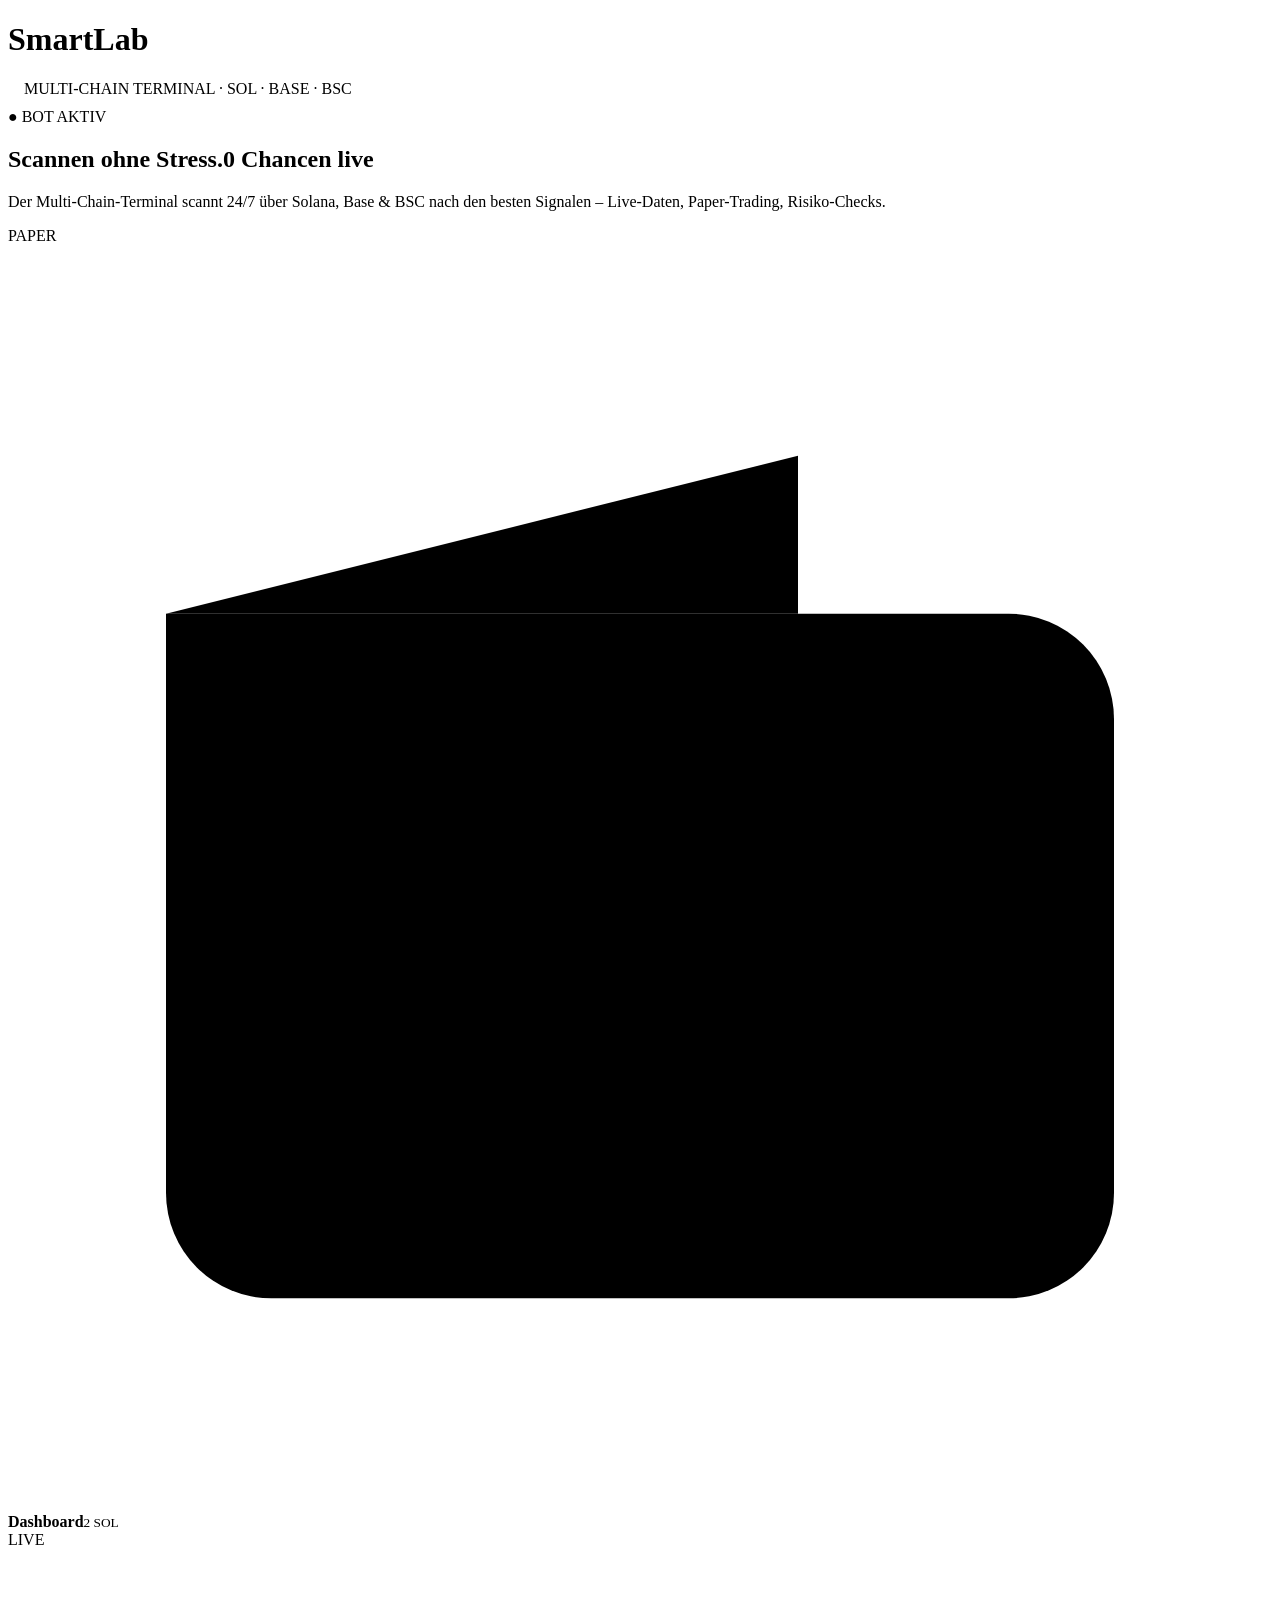
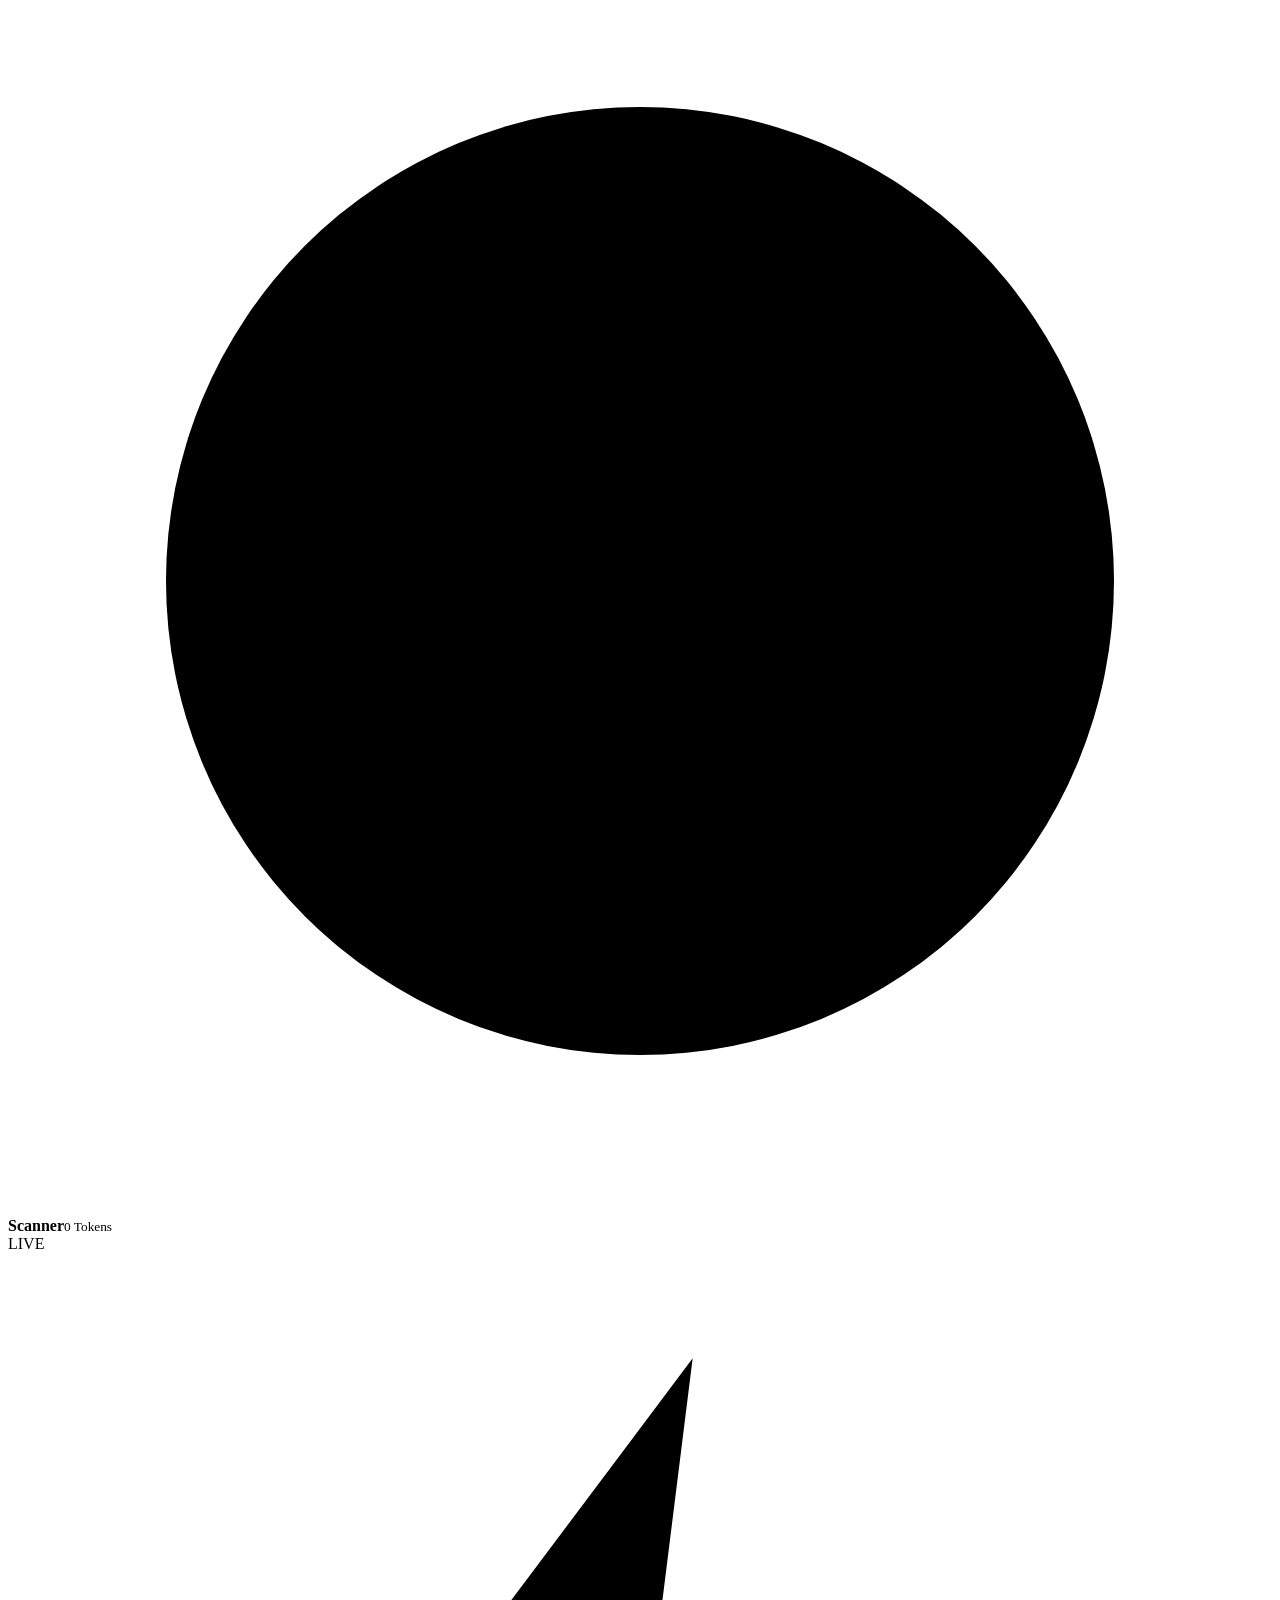
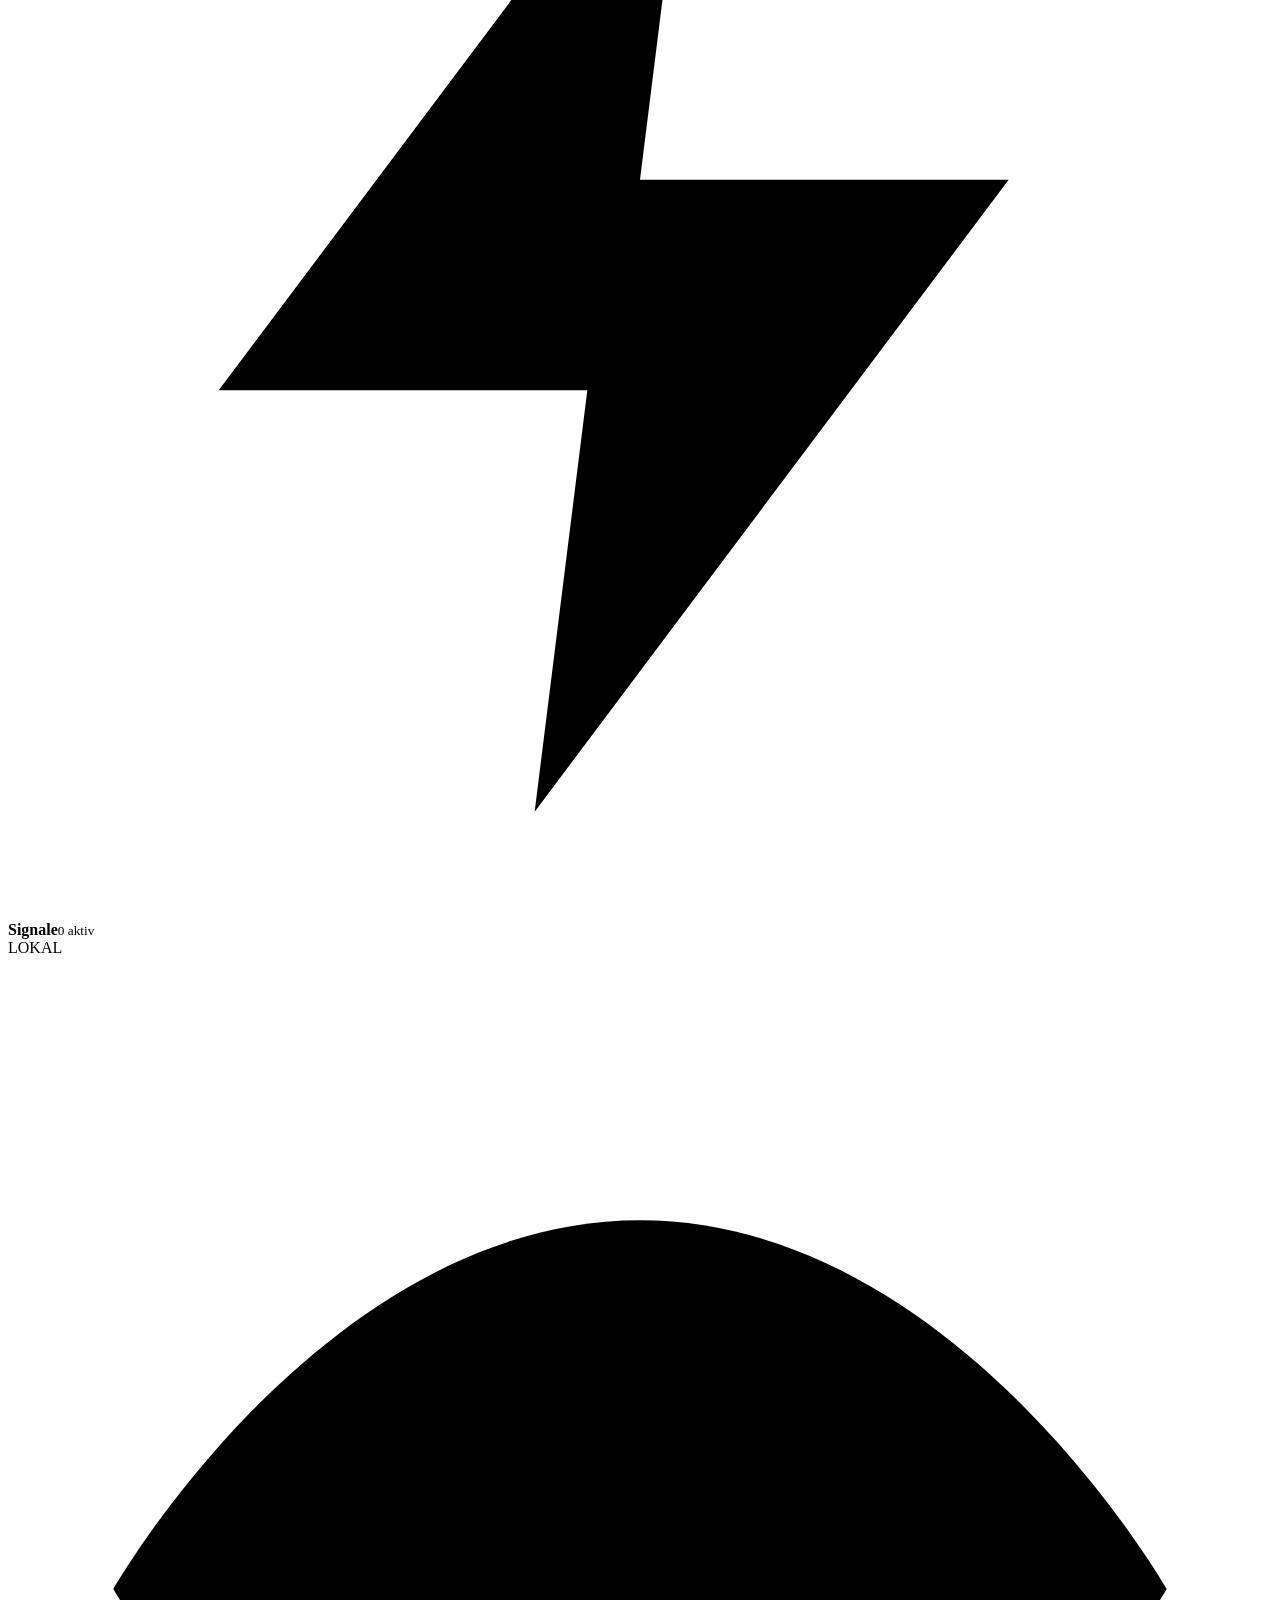
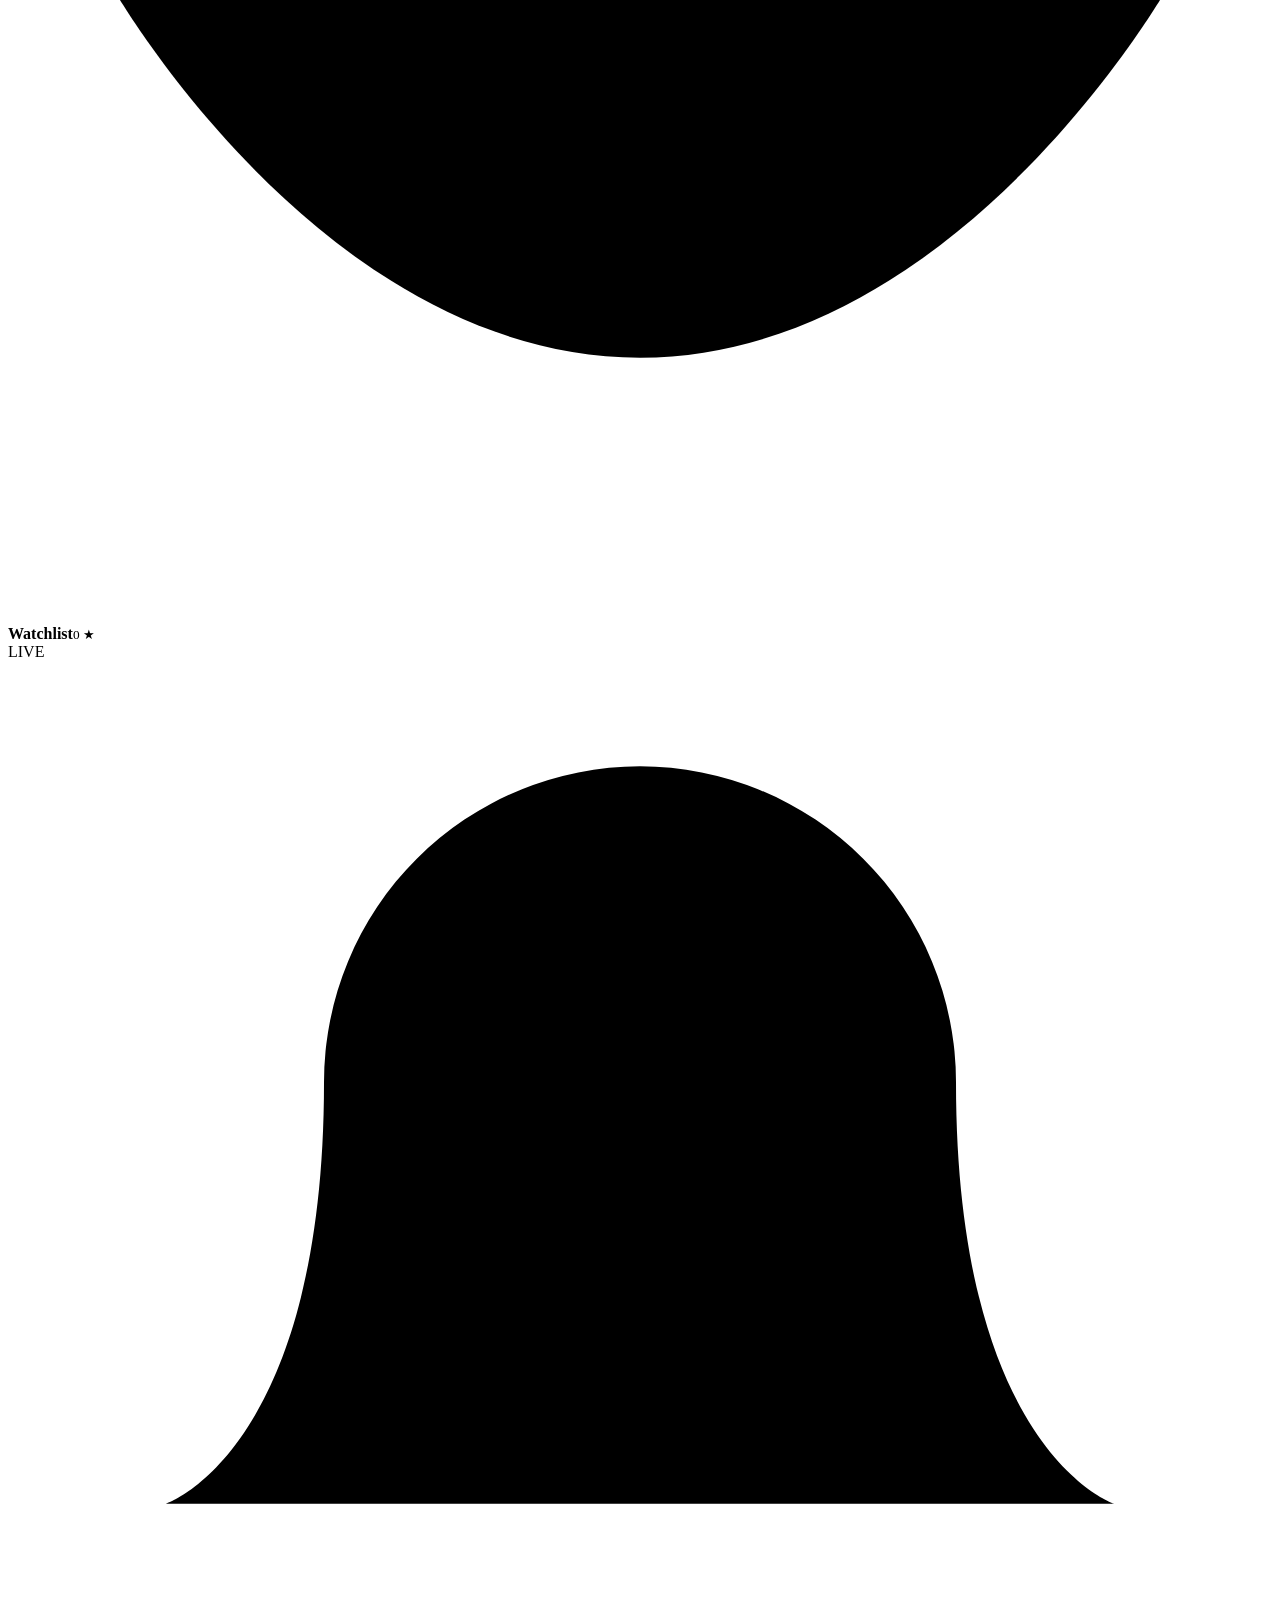
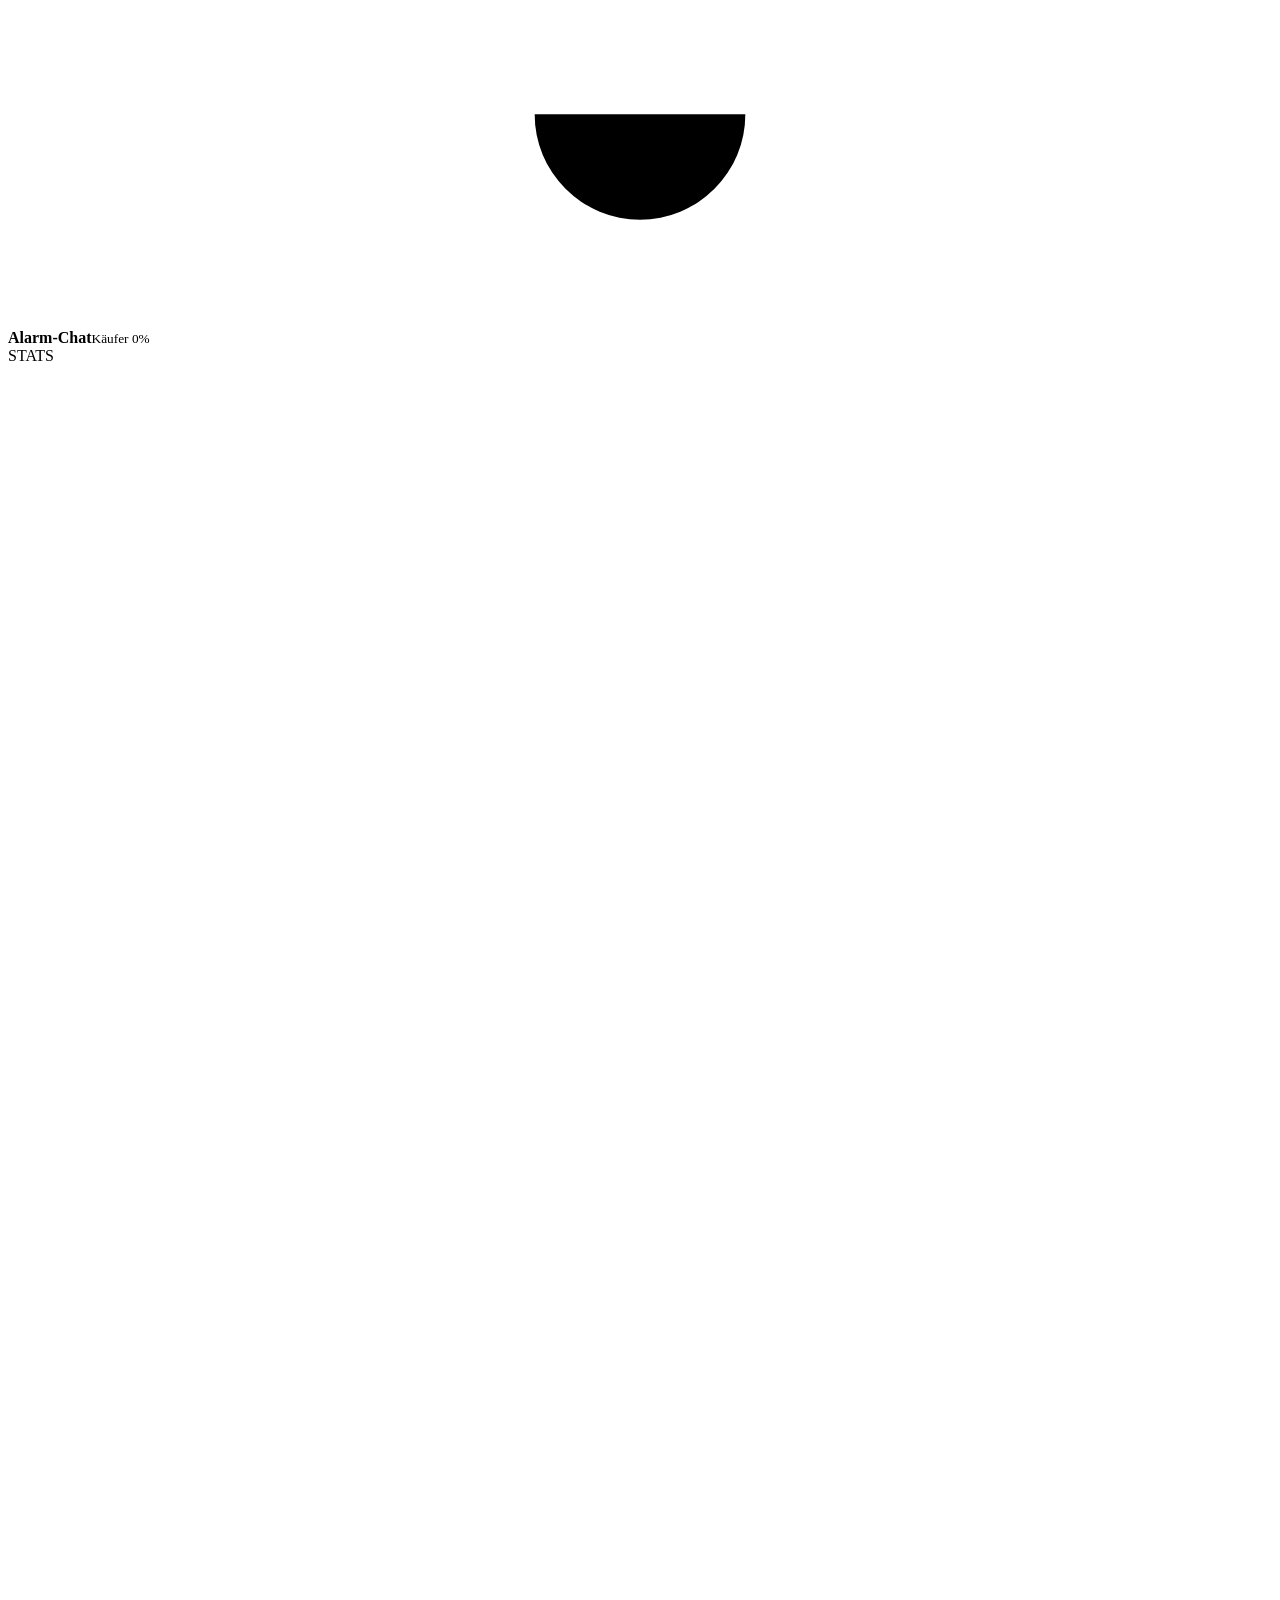
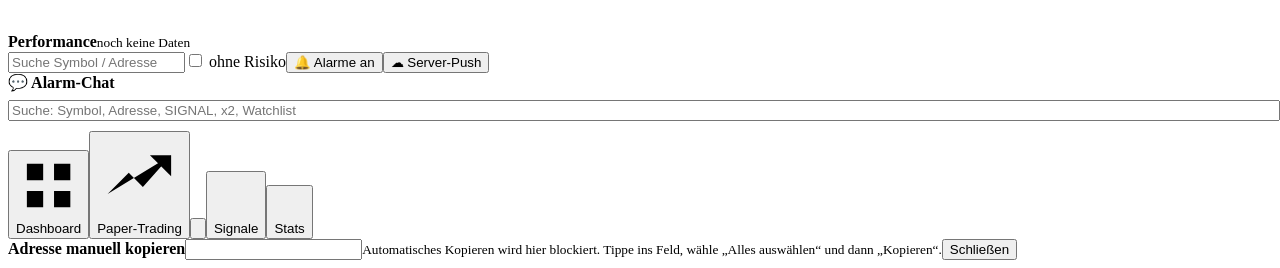
==== commit 23c422fe: "Add files via upload" ====
--- a/index.html
+++ b/index.html
@@ -1,71 +1,6 @@
 <!doctype html><html lang=de><meta charset=utf-8><meta name=viewport content="width=device-width,initial-scale=1,viewport-fit=cover"><meta name=theme-color content="#070b14">
 <link rel=manifest href=manifest.json><link rel=apple-touch-icon href=icon-192.png><meta name=apple-mobile-web-app-capable content=yes><title>Smart Lab</title>
-<style>
-:root{--bg:#0a0a14;--p:#0f1420;--l:#223027;--t:#e9fff2;--m:#7f9488;--g:#22e58f;--r:#ff5470;--c:#38bdf8;--y:#fbbf24}
-*{box-sizing:border-box}body{margin:0;padding-top:env(safe-area-inset-top);padding-bottom:env(safe-area-inset-bottom);min-height:100vh;color:var(--t);font:14px system-ui,-apple-system;background:radial-gradient(700px 400px at 5% -5%,#0d3d2b77,transparent),radial-gradient(700px 500px at 100% 25%,#0a2a3a55,transparent),var(--bg)}
-header{padding:16px 16px 4px;display:flex;align-items:center;justify-content:space-between}h1{font:800 30px/1 system-ui;margin:0;letter-spacing:-.02em;color:var(--t)}h1 span{color:var(--g)}
-.sub{display:flex;align-items:center;gap:8px;color:var(--m);font-size:10px;letter-spacing:.18em;margin-top:6px}.sub:before{content:'🚀';font-size:13px;filter:none;letter-spacing:0}
-.dot{display:inline-block;width:8px;height:8px;border-radius:50%;background:var(--g);box-shadow:0 0 8px var(--g)}.dot.e{background:var(--r);box-shadow:0 0 8px var(--r)}
-.hero{margin:8px 16px 4px;padding:20px 16px;border-radius:26px;border:1px solid #22e58f33;background:linear-gradient(150deg,#0e2a20,#0a1410 75%);box-shadow:0 12px 30px #0009,inset 0 1px #ffffff14;position:relative;overflow:hidden}
-.hero .bd{display:inline-flex;align-items:center;gap:6px;font-size:10px;font-weight:700;letter-spacing:.14em;padding:5px 10px;border-radius:20px;background:#22e58f22;color:var(--g)}
-.hero h2{font:800 24px/1.15 system-ui;margin:10px 0 4px;letter-spacing:-.01em}.hero h2 b{color:var(--g);display:block}
-.hero p{color:var(--m);margin:0 0 12px;font-size:12.5px;max-width:80%}
-.tiles{display:grid;grid-template-columns:1fr 1fr;gap:10px;padding:12px 16px}@media(min-width:900px){.tiles{grid-template-columns:repeat(4,1fr)}}
-.tile{position:relative;border-radius:20px;border:1px solid #ffffff18;padding:14px;display:flex;flex-direction:column;gap:20px;cursor:pointer;overflow:hidden;background:linear-gradient(160deg,#121a17,#0c1210 85%);box-shadow:0 10px 22px #0008,inset 0 1px #ffffff14;transition:.2s}
-.tile.on{border-color:#22e58f77;box-shadow:0 0 0 1px #22e58f55,0 10px 22px #0008}
-.tile .bd{position:absolute;top:12px;right:12px;font-size:8px;font-weight:700;letter-spacing:.14em;padding:3px 7px;border-radius:8px;background:#22e58f1f;color:var(--g)}
-.tile svg{width:26px;height:26px;fill:none;stroke:currentColor;stroke-width:2;stroke-linecap:round;stroke-linejoin:round;pointer-events:none;background:currentColor22;border-radius:12px;padding:7px;box-sizing:content-box}
-.tile b{font-size:14.5px;pointer-events:none}.tile small{display:block;color:var(--m);font-size:11.5px;margin-top:2px;pointer-events:none;line-height:1.3}
-.t1{color:#ff6ad5}.t1 svg{background:#ff6ad51f}.t2{color:#8be0ff}.t2 svg{background:#8be0ff1f}
-.t3{color:#22e58f}.t3 svg{background:#22e58f1f}.t4{color:#a78bfa}.t4 svg{background:#a78bfa1f}
-.bar{height:5px;border-radius:5px;background:var(--r);overflow:hidden;margin-top:7px}.bar i{display:block;height:100%;width:50%;background:var(--g);box-shadow:0 0 8px var(--g)}
-input,button.b{background:#ffffff0d;border:1px solid var(--l);color:var(--t);border-radius:12px;padding:9px 12px}#er{color:var(--y);padding:0 16px 8px;font-size:12px}
-.row{display:flex;flex-wrap:wrap;gap:8px;align-items:center;padding:4px 16px 8px}.row label{color:var(--m)}
-.pr{display:flex;gap:6px;flex-wrap:wrap;align-items:center;padding:0 16px 8px}.pr button{border:1px solid var(--l);border-radius:20px;padding:6px 12px;color:var(--t);background:#ffffff0a}
-details{margin:0 16px 10px;background:#ffffff0a;border:1px solid var(--l);border-radius:14px;padding:8px 12px}details label{display:block;margin:6px 0;color:var(--m)}details input{width:120px;margin-left:8px}
-#hot{display:grid;grid-template-columns:repeat(auto-fit,minmax(150px,1fr));gap:10px;padding:0 16px 12px}
-.hc{background:linear-gradient(160deg,#1a1a3d,#132544);border:1px solid var(--l);border-radius:16px;padding:12px;box-shadow:0 0 20px #6366f11f}.hc b{font-size:16px}.hc small{color:var(--m)}
-main{padding:0 16px calc(24px + env(safe-area-inset-bottom))}
-.w{overflow-x:auto;background:#ffffff08;border:1px solid var(--l);border-radius:18px;backdrop-filter:blur(8px)}table{border-collapse:collapse;width:100%;white-space:nowrap}
-th,td{padding:9px 10px;text-align:right;border-bottom:1px solid #ffffff12}th{color:var(--m);cursor:pointer;font-weight:600}td:first-child,th:first-child{text-align:left}
-tr.hit{box-shadow:inset 3px 0 var(--g);background:#22e58f12}.up{color:var(--g)}.dn{color:var(--r)}
-@keyframes fl{from{background:#38bdf83a}to{background:transparent}}tr.nw{animation:fl 2.5s}
-.sc{display:inline-block;min-width:34px;text-align:center;border-radius:9px;padding:2px 6px;font-weight:800;color:#04121a}
-.f{font-size:10px;border:1px solid var(--y);color:var(--y);border-radius:6px;padding:1px 4px;margin-left:4px}.f.B{border-color:var(--c);color:var(--c)}.f.W{border-color:var(--r);color:var(--r)}
-.chn{font-size:9px;font-weight:700;letter-spacing:.05em;color:var(--m);border:1px solid var(--l);border-radius:6px;padding:1px 5px;margin-left:2px}
-button{background:none;border:0;color:var(--m);cursor:pointer;font-size:14px}button.st{color:var(--y)}
-tr.x td{text-align:left;white-space:normal;color:var(--m)}tr.x a{margin-right:12px}
-aside{background:#ffffff08;border:1px solid var(--l);border-radius:18px;padding:14px}aside div{padding:8px 0;border-bottom:1px solid #ffffff12}a{color:var(--c);text-decoration:none}
-.cd{position:relative;background:linear-gradient(160deg,#ffffff12,#ffffff05);border:1px solid #ffffff1c;border-radius:20px;padding:12px;margin-bottom:10px;backdrop-filter:blur(10px);box-shadow:0 8px 24px #0006}
-.cd.hit{border-color:#22e58f88;box-shadow:0 0 22px #22e58f33,0 8px 24px #0006}.cd.nw{animation:fl 2.5s}
-.ch{display:flex;align-items:center;gap:8px;flex-wrap:wrap}.ch b{font-size:18px}.ag{margin-left:auto;color:var(--m);font-size:12px}
-.ca{display:flex;align-items:center;justify-content:space-between;width:100%;margin:8px 0;padding:10px 12px;border-radius:12px;background:#38bdf814;border:1px dashed #38bdf877;color:var(--c);font:600 13px ui-monospace,monospace}.ca span{color:var(--t);font-family:system-ui}.ca:active{background:#38bdf844}
-.mg{display:grid;grid-template-columns:repeat(3,1fr);gap:8px}.mg div{background:#ffffff0a;border-radius:12px;padding:8px;text-align:center;font-weight:700}.mg small{display:block;color:var(--m);font-weight:500;font-size:10px;letter-spacing:.08em;text-transform:uppercase}
-.cf2{display:flex;align-items:center;gap:10px;margin-top:8px;flex-wrap:wrap}.lk a{display:inline-block;margin:2px 12px 2px 0;font-size:13px}
-.chips{display:flex;gap:6px;overflow-x:auto;padding-bottom:10px}.chips button{white-space:nowrap;border:1px solid var(--l);border-radius:20px;padding:7px 14px;color:var(--t);background:#ffffff0a}.chips button.on{background:linear-gradient(90deg,#6366f1,#ec4899);border-color:transparent}
-.bub{background:linear-gradient(160deg,#2b2f6b,#1a1f4a);border:1px solid #ffffff1c;border-radius:4px 20px 20px 20px;padding:10px 12px;margin-bottom:10px;max-width:520px}.bub small{display:block;color:var(--m);margin-bottom:2px}
-.toast{position:fixed;left:50%;bottom:calc(24px + env(safe-area-inset-bottom));transform:translate(-50%,40px);opacity:0;background:#22e58f;color:#04121a;font-weight:700;padding:10px 16px;border-radius:14px;transition:.25s;z-index:9;pointer-events:none}.toast.on{opacity:1;transform:translate(-50%,0)}
-.em{color:var(--m);padding:16px;text-align:center}@keyframes pu{50%{opacity:.4}}.bd{animation:pu 1.8s infinite}
-.cd.cp{display:flex;align-items:center;gap:8px;padding:8px 10px;margin-bottom:6px;cursor:pointer}.cd.cp b{font-size:14px;white-space:nowrap}.cd.cp .ag{margin-left:auto;color:var(--m);font-size:12px;white-space:nowrap}.cd.cp .sc{min-width:28px;font-size:12px}
-#cpb.on{background:linear-gradient(90deg,#6366f1,#ec4899);border-color:transparent}
-@media(min-width:900px){#cards{display:grid;grid-template-columns:repeat(2,1fr);gap:10px}.cd{margin:0}}
-.mo{position:fixed;inset:0;background:#000b;display:none;align-items:center;justify-content:center;z-index:10}.mb{background:var(--p);border:1px solid var(--l);border-radius:18px;padding:16px;width:min(92vw,420px);display:flex;flex-direction:column;gap:10px}.mb input{width:100%;font:600 13px ui-monospace,monospace}.mb small{color:var(--m)}
-.ca{gap:10px;align-items:center}.ca code{flex:1;text-align:left;font:600 12px/1.35 ui-monospace,monospace;word-break:break-all;user-select:all;-webkit-user-select:all}.ca span{white-space:nowrap;font-size:12px}
-/* Neon-Look */
-body{background:radial-gradient(600px 380px at 0 -5%,#22e58f26,transparent 60%),radial-gradient(500px 360px at 100% 30%,#7c3aed22,transparent 60%),#050810}
-h1{text-shadow:0 0 18px #22e58f66}.tile b{color:var(--t)}.tile{--a:currentColor}.cd,.hero,.hc{--a:#22e58f}
-.cd,.tile,.hero,.hc{border:1px solid color-mix(in srgb,var(--a) 50%,transparent);box-shadow:0 0 22px color-mix(in srgb,var(--a) 18%,transparent),0 10px 26px #000a,inset 0 1px #ffffff12;background:linear-gradient(160deg,color-mix(in srgb,var(--a) 10%,#0b1114),#070b10 80%)}
-#cards>.cd:nth-of-type(6n+2){--a:#ff5470}#cards>.cd:nth-of-type(6n+3){--a:#38bdf8}#cards>.cd:nth-of-type(6n+4){--a:#a78bfa}#cards>.cd:nth-of-type(6n+5){--a:#f472b6}
-.mg div{background:#06120f99;border:1px solid #22e58f22}
-.av{width:38px;height:38px;border-radius:50%;display:inline-flex;align-items:center;justify-content:center;font-weight:800;font-size:13px;background:radial-gradient(circle at 30% 30%,#22e58f55,#0b1a2a);border:1px solid #22e58f66;box-shadow:0 0 12px #22e58f44}
-#nv{position:fixed;left:12px;right:12px;bottom:calc(10px + env(safe-area-inset-bottom));height:66px;display:grid;grid-template-columns:1fr 1fr 78px 1fr 1fr;align-items:center;border-radius:28px;background:#08110fee;border:1px solid #22e58f55;box-shadow:0 0 26px #22e58f33,0 10px 30px #000c;backdrop-filter:blur(14px);z-index:9}
-#nv button{display:flex;flex-direction:column;align-items:center;gap:3px;color:var(--m);font-size:10.5px;font-weight:600;padding:6px 0}
-#nv button.on{color:var(--g);text-shadow:0 0 10px #22e58f88}
-#nv svg{width:24px;height:24px;fill:none;stroke:currentColor;stroke-width:2;stroke-linecap:round;stroke-linejoin:round;pointer-events:none}
-#nv .mid{width:64px;height:64px;margin:-28px auto 0;border-radius:50%;background:radial-gradient(circle,#0d2a20,#06100d);border:2px solid var(--g);color:var(--g);box-shadow:0 0 24px #22e58f88;justify-content:center}#nv .mid svg{width:30px;height:30px}
-body.sb .hero,body.sb .tiles{display:none}
-main{padding-bottom:calc(110px + env(safe-area-inset-bottom))}.toast{bottom:calc(96px + env(safe-area-inset-bottom))}
-</style>
+<link rel=stylesheet href=styles.css>
 <header><h1>Smart<span>Lab</span></h1><div><span class=dot id=dt></span> <span id=cd></span></div></header>
 <div class=sub style="margin:0 16px 10px"><span>MULTI-CHAIN TERMINAL · SOL · BASE · BSC</span><span id=ts></span></div>
 <div class=hero><span class=bd id=hbd>● BOT AKTIV</span><h2>Scannen ohne Stress.<b id=hk1>0 Chancen live</b></h2><p>Der Multi-Chain-Terminal scannt 24/7 über Solana, Base &amp; BSC nach den besten Signalen – Live-Daten, Paper-Trading, Risiko-Checks.</p></div>
@@ -83,476 +18,8 @@
 <div id=hot></div>
 <main><div id=tw><div class=chips id=sr></div><div id=cards></div></div><aside id=fa><b>💬 Alarm-Chat</b><input id=fq placeholder="Suche: Symbol, Adresse, SIGNAL, x2, Watchlist" style="width:100%;margin-top:8px"><div id=fd style="margin-top:10px"></div></aside></main><nav id=nv><button data-v=dash><svg viewBox="0 0 24 24"><path d="M4 4h6v6H4zM14 4h6v6h-6zM4 14h6v6H4zM14 14h6v6h-6z"/></svg>Dashboard</button><button data-v=perf><svg viewBox="0 0 24 24"><path d="M3 17l6-6 4 4 8-9"/><path d="M15 6h6v6"/></svg>Paper-Trading</button><button class=mid data-v=home><svg viewBox="0 0 24 24"><path d="M13 2L4 14h7l-1 8 9-12h-7z"/></svg></button><button data-v=sig><svg viewBox="0 0 24 24"><path d="M4 18v-2M9 18v-6M14 18V8M19 18V4"/></svg>Signale</button><button data-v=stats><svg viewBox="0 0 24 24"><path d="M4 20v-7M10 20V5M16 20v-11M22 20H2"/></svg>Stats</button></nav>
 <div class=toast id=toast></div><div class=mo id=mo><div class=mb><b>Adresse manuell kopieren</b><input id=mi readonly onclick="this.select()"><small>Automatisches Kopieren wird hier blockiert. Tippe ins Feld, wähle „Alles auswählen“ und dann „Kopieren“.</small><button class=b data-m=1>Schließen</button></div></div>
-<script>const $=s=>document.querySelector(s),X=s=>String(s).replace(/[&<>"']/g,c=>'&#'+c.charCodeAt(0)+';');
-const F=n=>n>=1e6?'$'+(n/1e6).toFixed(2)+'M':n>=1e3?'$'+(n/1e3).toFixed(1)+'K':'$'+Math.round(n);
-const tm=ts=>new Date(ts).toLocaleTimeString('de-DE',{hour:'2-digit',minute:'2-digit',second:'2-digit'}),dl=ts=>{const n=new Date(),s0=new Date(n.getFullYear(),n.getMonth(),n.getDate()).getTime();return ts>=s0?'Heute':ts>=s0-864e5?'Gestern':new Date(ts).toLocaleDateString('de-DE',{day:'2-digit',month:'2-digit'})},ago=ts=>{const m=Math.floor((Date.now()-ts)/6e4);return m<1?'gerade eben':m<60?'vor '+m+' Min':m<1440?'vor '+Math.floor(m/60)+' Std '+m%60+' Min':'vor '+Math.floor(m/1440)+' Tg'};
-const al2=x=>FD.find(f=>f.key==x.key&&f.ts);
-const ld=(k,d)=>{try{return JSON.parse(localStorage[k])}catch(e){return d}},sv=(k,v)=>{try{localStorage[k]=JSON.stringify(v)}catch(e){}};
-const CHAINS=['solana','base','bsc'],CHN={solana:'SOL',base:'BASE',bsc:'BSC'};
-const CF=[['liq','Min. Liquidität $'],['vol','Min. Vol 1h $'],['mmin','Min. MCap $'],['mmax','Max. MCap $'],['ratio','Min. Käuferanteil (0-1)'],['score','Min. Score'],['fs','Final-Stretch-Modus (1=an, 0=aus)'],['cooldown','Cooldown (Minuten)'],['watchPct','Watchlist-Alarm ab % Bewegung'],['devMax','Max. Dev-Wallet-Anteil %'],['quietFrom','Ruhe ab Stunde (0-23, leer=aus)'],['quietTo','Ruhe bis Stunde (0-23)'],['sound','Ton (1/0)'],['minAge','Neu-Token-Sperre (Min. nach Launch)'],['tgMin','Telegram ab Score'],['tgToken','Telegram Bot-Token','text'],['tgChat','Telegram Chat-ID','text'],['workerUrl','Cloudflare-Worker-URL (für Server-Push)','text'],['vapidKey','VAPID Public Key (vom Worker)','text'],['botUrl','Bot-Worker-URL (24/7-Betrieb)','text'],['botKey','Bot-Passwort (24/7-Betrieb)','text'],['live','⚠️ ECHTER Handel mit echtem Geld (1=an, 0=aus)']];
-const PR={Konservativ:{liq:3e4,vol:5e4,mmin:1e5,mmax:1e7,ratio:.6,score:75},Ausgewogen:{liq:1e4,vol:2e4,mmin:5e4,mmax:5e6,ratio:.55,score:55},Aggressiv:{liq:5e3,vol:1e4,mmin:2e4,mmax:5e6,ratio:.5,score:55}};
-const DM=40;
-let C={liq:1e4,vol:2e4,mmin:5e4,mmax:5e6,ratio:.55,score:55,cooldown:30,watchPct:15,devMax:15,quietFrom:'',quietTo:'',sound:1,tgToken:'',tgChat:'',workerUrl:'',vapidKey:'',botUrl:'',botKey:'',live:0,tgMin:80,minAge:6,fs:1};Object.assign(C,ld('c',{}));if(+C.score===60)C.score=55;C.score=Math.max(55,+C.score||55);
-if(ld('wipe',0)<1){['pt','tr','stz','stzh','rc','h','fd','s2','snz','wv','bwt'].forEach(k=>{try{localStorage.removeItem(k)}catch(e){}});sv('pt',{open:{},done:[],rs:Date.now()});sv('wipe',1)}
-const inQuiet=()=>{if(C.quietFrom===''||C.quietTo===''||C.quietFrom==null||C.quietTo==null)return false;const h=new Date().getHours(),f=+C.quietFrom,t=+C.quietTo;return f<t?(h>=f&&h<t):(h>=f||h<t)};
-let LK={},view='home',LE='',R=[],FD=ld('fd',[]),SP={},KN=null,bad=0,nxt=0,key='score',dir=-1;
-let W=new Set(ld('w',[])),SM=ld('s2',null);if(!SM){SM={};(ld('s',[])||[]).forEach(k=>SM[k]=Date.now())}
-let Hh=ld('h',{}),RC=ld('rc',{}),RCbusy=new Set(),CE=ld('ce',null);if(!CE)CE=[...CHAINS];else if(!ld('ce2',0)){CE=[...CHAINS];sv('ce2',1)}
-let PT=ld('pt',{open:{},done:[]}),PTC={size:.2,tp:.2,sl:.2,min:55,fee:0,start:2,arm:.2,cap:1.5,tr:.12,tr2:.15,floor:.08,stages:[[.25,1/3],[.6,1/3]],maxOpen:12,maxRun1:120,maxMcLiq:30,confirm:45e3,rug:.3,stagMin:90,stagBand:.1,dayLoss:.5,minAge:.5,minLiq:15e3,maxRun:40,buy:70,top10:40,top1:25,ins:20,holdMin:60,tfee:5};
-let TR=ld('tr',{}),STZ=ld('stz',{wins:0,losses:0,total:0}),STZH=ld('stzh',[]);
-let WV=ld('wv',{}),CP=false,SNZ=ld('snz',{});
-let CO=Object.assign({rules:[],les:[],sh:[],dn:{}},ld('co',{}));
-const mF=f=>{const g=(k,d)=>f[k]==null?d:f[k],c=(x,a,b)=>Math.max(a,Math.min(b,x));return[g('score',55)/100,c(Math.log(1+g('mcl',10))/4,0,1.5),c(g('c5',0)/50,-1,2),c(g('c1',0)/200,-1,2),g('ratio',.55),Math.log(1+g('liq',1e4))/12,Math.min(g('age',5),48)/48,g('top10',20)/100,g('top1',8)/50,c(g('v1l',2)/10,0,2),c(Math.log(1+g('act',50))/7,0,1.5),c(g('since',0)/100,-1,2),c(Math.log(1+g('rep',0))/4,0,1.5),g('soc',1)/3,c(g('ser',0)/3,0,2),c((g('c5',0)*12-g('c1',0))/300,-1,2),g('score',55)/100*g('ratio',.55),Math.sin(g('hour',12)/24*6.283),Math.cos(g('hour',12)/24*6.283),c(g('mcl',10)*g('c5',0)/400,-1,2),c(g('v1l',2)*g('ratio',.55)*2,-1,2),g('boost',0),c(g('c1',0)/200*g('ratio',.55),-1,2)]};
-const mS=z=>1/(1+Math.exp(-Math.max(-30,Math.min(30,z))));
-const mP=(m,f)=>{const x=mF(f);if(m.ens&&m.ens.length){let s=0,c=0;for(const sub of m.ens){if(x.length!=sub.w.length)continue;s+=mS(sub.b+x.reduce((a,v,i)=>a+v*sub.w[i],0));c++}return c?s/c:1}if(x.length!=m.w.length)return 1;return mS(m.b+x.reduce((a,v,i)=>a+v*m.w[i],0))};
-function mFit(S,w0,b0){const X=S.map(s=>mF(s.f)),d=X[0].length,n=S.length;let w=w0&&w0.length==d?w0.slice():Array(d).fill(0),b=b0||0,vw=Array(d).fill(0),vb=0;const mom=.9,lr=.4,l2=.04,rw=S.map((s,i)=>.6+.8*(i/(n-1||1)));for(let e=0;e<500;e++){const gw=Array(d).fill(0);let gb=0;for(let i=0;i<n;i++){const er=(mS(b+X[i].reduce((a,v,j)=>a+v*w[j],0))-(S[i].w?1:0))*rw[i];for(let j=0;j<d;j++)gw[j]+=er*X[i][j];gb+=er}for(let j=0;j<d;j++){vw[j]=mom*vw[j]-lr*(gw[j]/n+l2*w[j]);w[j]+=vw[j]}vb=mom*vb-lr*gb/n;b+=vb}return{w,b}}
-function mFitBag(S,B,w0,b0){const ms=[];for(let k=0;k<B;k++){const boot=S.map(()=>S[Math.floor(Math.random()*S.length)]);ms.push(mFit(boot,w0,b0))}return ms}
-function coachModel(){const S=PT.done.filter(d=>d.f).map(d=>({f:d.f,w:d.sol>0,t:d.t1})).concat((CO.ss||[]).map(s=>({f:s.f,w:s.w,t:s.t}))),old=CO.m||{};
- if(S.length<12){CO.m=Object.assign(old,{n:S.length,on:false});return}
- S.sort((a,b)=>a.t-b.t);const k=Math.floor(S.length*.65),tr=S.slice(0,k),te=S.slice(k),br=tr.filter(s=>s.w).length/tr.length,
- w0=old.ens&&old.ens[0]?old.ens[0].w:null,b0w=old.ens&&old.ens[0]?old.ens[0].b:0,ens0=mFitBag(tr,9,w0,b0w),
- evP=f=>{const x=mF(f);let s=0;for(const sub of ens0)s+=mS(sub.b+x.reduce((a,v,i)=>a+v*sub.w[i],0));return s/ens0.length},
- bs=te.reduce((a,s)=>a+(evP(s.f)-(s.w?1:0))**2,0)/te.length,b0=te.reduce((a,s)=>a+(br-(s.w?1:0))**2,0)/te.length,
- ens=mFitBag(S,15,w0,b0w),base=S.filter(s=>s.w).length/S.length;
- CO.m={ens,w:ens[0].w,b:ens[0].b,n:S.length,base,th:Math.max(.1,base*.55),q:b0?1-bs/b0:0,on:te.length>=5&&bs<b0*.97&&!old.off,off:old.off,sn:old.sn||0,sl:old.sl||0}}
-const EXA={BE07:[.07,.01],BE10:[.1,.02],BE15:[.15,.03]};
-function coachAlt(t,pnl){const X=t.x||(t.x={}),pk=(t.peak||t.mc0)/t.mc0-1;for(const n in EXA){if(!(n in X))X[n]=null;if(X[n]!=null)continue;if(pnl>=.2)X[n]=.2;else if(pnl<=-.2)X[n]=pnl;else if(pk>=EXA[n][0]&&pnl<=EXA[n][1])X[n]=(1+pnl)*.98-1}for(const n in EXG){if(!(n in X))X[n]=null;if(X[n]!=null)continue;if(pnl>=EXG[n][0])X[n]=EXG[n][0];else if(pnl<=-EXG[n][1])X[n]=pnl}}
-function coachExit(){const T=PT.done.filter(d=>d.alt&&d.alt.FIX20!=null&&d.alt.BE10!=null);CO.xg={};if(T.length<20)return;let best=null;const av=x=>x.reduce((s,v)=>s+v,0)/(x.length||1);
- for(const n in EXA){const gs=T.filter(d=>d.alt[n]!=null).map(d=>d.alt[n]-d.alt.FIX20),g=av(gs),h=Math.floor(gs.length/2);CO.xg[n]=g;if(g>.005&&av(gs.slice(0,h))>0&&av(gs.slice(h))>0&&(!best||g>CO.xg[best]))best=n}
- CO.ex=best?{n:best,arm:EXA[best][0],stop:EXA[best][1]}:null;
- const T2=PT.done.filter(d=>d.alt&&d.alt.FIX20!=null&&d.alt.T15S12!=null);let b2=null;
- if(T2.length>=20)for(const n in EXG){const gs=T2.map(d=>d.alt[n]-d.alt.FIX20),g=av(gs),h=Math.floor(gs.length/2);CO.xg[n]=g;if(g>.005&&av(gs.slice(0,h))>0&&av(gs.slice(h))>0&&(!b2||g>CO.xg[b2]))b2=n}
- CO.tpsl=b2?{n:b2,tp:EXG[b2][0],sl:EXG[b2][1]}:null;coachApply()}
-const EXG={};[.15,.2,.3].forEach(tp=>[.12,.15,.2].forEach(sl=>{if(!(tp==.2&&sl==.2))EXG['T'+Math.round(tp*100)+'S'+Math.round(sl*100)]=[tp,sl]}));
-function coachApply(){PTC.buy=CO.buy||70;PTC.tp=CO.tpsl?CO.tpsl.tp:.2;PTC.sl=CO.tpsl?CO.tpsl.sl:.2}coachApply();PTC.size=ld('ptsize',PTC.size);
-const STRATS=[
- {id:'con',name:'Konservativ',cfg:{score:75,liq:3e4,vol:5e4,mmin:1e5,mmax:1e7,ratio:.6,maxRun:25,tp:.2,sl:.15}},
- {id:'aus',name:'Ausgewogen',cfg:{score:55,liq:1e4,vol:2e4,mmin:5e4,mmax:5e6,ratio:.55,maxRun:40,tp:.2,sl:.2}},
- {id:'agg',name:'Aggressiv',cfg:{score:45,liq:5e3,vol:1e4,mmin:2e4,mmax:5e6,ratio:.5,maxRun:60,tp:.25,sl:.25}},
- {id:'akt',name:'Meine App-Einstellung',cfg:null}
-];
-let ST=ld('strats',{});STRATS.forEach(S=>ST[S.id]=ST[S.id]||{open:{},done:[],start:2});
-
-// ---- Ersteller-/Wallet-Tracking ----
-let CRW=ld('crw',{});
-function crTrack(addr,sol){const cr=(FSX[addr]||{}).cr;if(!cr)return;const c=CRW[cr]=CRW[cr]||{n:0,w:0,sol:0,syms:[]};c.n++;if(sol>0)c.w++;c.sol+=sol;sv('crw',CRW)}
-function crHtml(){const rows=Object.entries(CRW).filter(([,c])=>c.n>=2).sort((a,b)=>b[1].sol-a[1].sol);
- if(!rows.length)return`<div class=cd><div class=ch><b>👤 Ersteller-Tracking</b></div><small style="color:var(--m)">Noch keine Ersteller mit 2+ Trades erkannt. Braucht Final-Stretch-Modus (Einstellungen) aktiv, um Ersteller-Adressen zu sehen.</small></div>`;
- return `<div class=cd><div class=ch><b>👤 Ersteller-Tracking</b><span class=ag>nach Gewinn sortiert</span></div>`+
-  rows.slice(0,8).map(([cr,c])=>{const wr=Math.round(c.w/c.n*100),tag=c.n>=3&&wr<=30?'⚠️ oft Verlust':c.n>=3&&wr>=70?'✅ oft Gewinn':'';
-   return `<div style="display:flex;justify-content:space-between;padding:6px 0;border-top:1px solid #ffffff12"><span>${X(cr.slice(0,4)+'…'+cr.slice(-4))}<br><small style="color:var(--m)">${c.n} Coins · ${wr}% Trefferquote ${tag}</small></span><span style="color:${c.sol>=0?'var(--g)':'#ff5d73'};font-weight:700">${c.sol>=0?'+':'−'}${Math.abs(c.sol).toFixed(3)} SOL</span></div>`}).join('')+`</div>`}
-
-// ---- Feature-Wichtigkeit & Win-Rate-Analyse ----
-function corr(xs,ys){const n=xs.length;if(n<8)return null;const mx=xs.reduce((a,v)=>a+v,0)/n,my=ys.reduce((a,v)=>a+v,0)/n;
- let sxy=0,sx=0,sy=0;for(let i=0;i<n;i++){const dx=xs[i]-mx,dy=ys[i]-my;sxy+=dx*dy;sx+=dx*dx;sy+=dy*dy}return(sx&&sy)?sxy/Math.sqrt(sx*sy):null}
-function featImpHtml(){const S=smp();if(S.length<10)return`<div class=cd><div class=ch><b>📊 Feature-Wichtigkeit</b></div><small style="color:var(--m)">Sammle noch Daten (${S.length}/10 Trades)</small></div>`;
- const keys=Object.keys(KF),imp=[];for(const k of keys){const xs=[],ys=[];S.forEach(s=>{const v=s.f&&s.f[k];if(v!=null){xs.push(v);ys.push(s.l?0:1)}});const c=corr(xs,ys);if(c!=null)imp.push({k,c,n:xs.length})}
- imp.sort((a,b)=>Math.abs(b.c)-Math.abs(a.c));
- const sb=[[40,55],[55,65],[65,75],[75,101]].map(([a,b])=>{const t=S.filter(s=>s.f&&s.f.score>=a&&s.f.score<b);return{a,b,n:t.length,wr:t.length?Math.round(t.filter(s=>!s.l).length/t.length*100):null}});
- const hb=[['Nacht',0,6],['Morgen',6,12],['Mittag',12,18],['Abend',18,24]].map(([n,a,b])=>{const t=S.filter(s=>s.f&&s.f.hour>=a&&s.f.hour<b);return{n,c:t.length,wr:t.length?Math.round(t.filter(s=>!s.l).length/t.length*100):null}});
- return `<div class=cd><div class=ch><b>📊 Feature-Wichtigkeit</b><span class=ag>Richtwert, kein Beweis</span></div>`+
-  imp.slice(0,6).map(x=>`<div style="display:flex;justify-content:space-between;padding:4px 0"><small>${KF[x.k][0]}</small><small style="color:${x.c>0?'var(--g)':'#ff5d73'}">${x.c>0?'↑ höher = mehr Gewinne':'↓ höher = mehr Verluste'} (${(Math.abs(x.c)*100).toFixed(0)}%, n=${x.n})</small></div>`).join('')+
-  `<div style="margin-top:8px;padding-top:8px;border-top:1px solid #ffffff12"><small><b>Win-Rate nach Score</b></small><br>${sb.map(b=>b.n?`${b.a}-${b.b<101?b.b:'+'}: ${b.wr}% (${b.n})`:'').filter(Boolean).join(' · ')}</div>`+
-  `<div style="margin-top:6px"><small><b>Win-Rate nach Tageszeit</b></small><br>${hb.map(b=>b.c?`${b.n}: ${b.wr}% (${b.c})`:'').filter(Boolean).join(' · ')}</div></div>`}
-
-// ---- KI Walk-Forward-Test ----
-let WFC={n:-1,res:null};
-function walkForward(){const S=smp().slice().reverse().map(s=>({f:s.f,w:!s.l,t:s.t}));if(S.length<20)return null;if(S.length==WFC.n)return WFC.res;
- const folds=4,size=Math.floor(S.length/folds),res=[];
- for(let i=1;i<folds;i++){const trEnd=size*i,teEnd=i==folds-1?S.length:size*(i+1),train=S.slice(0,trEnd),test=S.slice(trEnd,teEnd);if(test.length<3)continue;
-  const ens=mFitBag(train,5),evP=f=>{const x=mF(f);let s=0;for(const sub of ens)s+=mS(sub.b+x.reduce((a,v,j)=>a+v*sub.w[j],0));return s/ens.length};
-  const brier=test.reduce((a,s)=>a+(evP(s.f)-(s.w?1:0))**2,0)/test.length,baseWR=train.filter(s=>s.w).length/train.length,baseBrier=test.reduce((a,s)=>a+(baseWR-(s.w?1:0))**2,0)/test.length;
-  res.push({fold:i,n:test.length,q:baseBrier?Math.round((1-brier/baseBrier)*100):null})}
- WFC={n:S.length,res};return res}
-function walkHtml(){const r=walkForward();if(!r)return`<small style="color:var(--m)">Walk-Forward-Test braucht mind. 20 abgeschlossene Trades.</small>`;
- const ok=r.filter(x=>x.q!=null&&x.q>0).length;
- return `<div style="margin-top:8px;padding-top:8px;border-top:1px solid #ffffff12"><small><b>🔁 Walk-Forward-Test</b> (nur auf jeweils älteren Daten trainiert)</small><br>`+
-  r.map(x=>`Fenster ${x.fold}: ${x.q==null?'zu wenig Daten':x.q+'% besser als Zufall'} (${x.n} Trades)`).join('<br>')+
-  `<br><small style="color:var(--m)">${ok==r.length?'Modell hält sich in allen Fenstern out-of-sample.':'Nicht in jedem Fenster besser als Zufall — Vorsicht vor Überanpassung.'}</small></div>`}
-
-// ---- Auto-Optimierer für Strategien ----
-function optSamples(){const out=[];PT.done.forEach(d=>out.push({score:d.score,c5:d.f?d.f.c5:null,sol:d.sol}));
- STRATS.forEach(S=>ST[S.id].done.forEach(d=>out.push({score:d.score,c5:d.c5,sol:d.sol})));return out}
-function optimizeHtml(){const S=optSamples();if(S.length<15)return`<div class=cd><div class=ch><b>🎯 Auto-Optimierer</b></div><small style="color:var(--m)">Sammle noch Daten (${S.length}/15 Trades über alle Strategien)</small></div>`;
- const gscore=[40,50,55,60,65,70,75,80,85].map(th=>{const t=S.filter(s=>s.score>=th);return{th,n:t.length,sol:t.reduce((a,d)=>a+d.sol,0)}}).filter(x=>x.n>=5).sort((a,b)=>b.sol-a.sol);
- const gc5=[20,30,40,60,80,999].map(th=>{const t=S.filter(s=>s.c5==null||s.c5<th);return{th,n:t.length,sol:t.reduce((a,d)=>a+d.sol,0)}}).filter(x=>x.n>=5).sort((a,b)=>b.sol-a.sol);
- const cur=+PTC.buy||70,curSet=S.filter(s=>s.score>=cur),curSol=curSet.reduce((a,d)=>a+d.sol,0);
- return `<div class=cd><div class=ch><b>🎯 Auto-Optimierer</b><span class=ag>rückblickend, kein Garant für die Zukunft</span></div>`+
-  `<small>Aktueller Mindest-Score ${cur}: ${curSol>=0?'+':'−'}${Math.abs(curSol).toFixed(3)} SOL (${curSet.length} Trades)</small>`+
-  (gscore.length?`<div style="margin-top:6px"><small><b>Beste Mindest-Score-Werte</b></small><br>${gscore.slice(0,3).map(x=>`Score ≥ ${x.th}: ${x.sol>=0?'+':'−'}${Math.abs(x.sol).toFixed(3)} SOL (${x.n} Trades)`).join('<br>')}</div>`:'')+
-  (gc5.length?`<div style="margin-top:6px"><small><b>Bester Max. 5-Min-Lauf</b></small><br>${gc5.slice(0,3).map(x=>`unter ${x.th>500?'∞':x.th+'%'}: ${x.sol>=0?'+':'−'}${Math.abs(x.sol).toFixed(3)} SOL (${x.n} Trades)`).join('<br>')}</div>`:'')+
-  `</div>`}
-const stratCfg=S=>S.cfg||{score:QBuy(),liq:C.liq,vol:C.vol,mmin:C.mmin,mmax:C.mmax,ratio:C.ratio,maxRun:PTC.maxRun,tp:PTC.tp,sl:PTC.sl};
-const STSZ=.2,STMAX=5,STCD=3e5,STTO=72e5;
-function stratHit(cfg,r){if(r.chain!='solana')return false;if((r.flags||[]).some(f=>/MINT|FREEZE|HONEYPOT|VERKÄUFER|DUMP|LIQ-DROP/.test(f)))return false;
- return r.liq>=cfg.liq&&r.v1>=cfg.vol&&r.mc>=cfg.mmin&&r.mc<=cfg.mmax&&r.ratio>=cfg.ratio&&r.score>=cfg.score&&(r.c5||0)<cfg.maxRun}
-function stratClose(id,k,pnl,why){const st=ST[id],t=st.open[k];if(!t)return;const sol=STSZ*pnl;st.done.unshift({sym:t.sym,addr:t.addr,mc0:t.mc0,mc1:t.last,pnl,sol,why,score:t.score,c5:t.c5,t0:t.t0,t1:Date.now()});st.done=st.done.slice(0,100);delete st.open[k];crTrack(t.addr,sol)}
-function stratFree(id){const st=ST[id];return st.start+st.done.reduce((a,d)=>a+d.sol,0)-Object.keys(st.open).length*STSZ}
-function stratTick(){if(!R.length)return;for(const S of STRATS){const cfg=stratCfg(S),st=ST[S.id];
-  for(const k in st.open){const t=st.open[k],r=R.find(x=>x.key==k);if(r)t.last=r.mc;const pnl=t.last/t.mc0-1;
-   let why=pnl>=cfg.tp?'TP':pnl<=-cfg.sl?'SL':(Date.now()-t.t0>STTO?'ZEIT':'');if(why)stratClose(S.id,k,pnl,why)}
-  if(Object.keys(st.open).length<STMAX&&stratFree(S.id)>=STSZ-1e-9)for(const r of R){if(st.open[r.key])continue;
-   if(st.done.some(d=>d.addr==r.addr&&Date.now()-d.t1<STCD))continue;if(!stratHit(cfg,r))continue;
-   st.open[r.key]={sym:r.sym,addr:r.addr,chain:r.chain,mc0:r.mc,last:r.mc,t0:Date.now(),score:r.score,c5:r.c5};break}}
- sv('strats',ST)}
-setInterval(stratTick,2000);
-function sparkline(vals){if(vals.length<2)return'';const lo=Math.min(...vals),hi=Math.max(...vals)||1,pts=vals.map((v,i)=>(i/(vals.length-1)*100).toFixed(1)+','+(30-((v-lo)/((hi-lo)||1))*28).toFixed(1)).join(' ');
- return `<svg viewBox="0 0 100 30" style="width:100%;height:36px;margin:6px 0"><polyline fill="none" stroke="currentColor" stroke-width="2" points="${pts}"/></svg>`}
-function stratHtml(){const rows=STRATS.map(S=>{const st=ST[S.id],pnl=st.done.reduce((a,d)=>a+d.sol,0),wins=st.done.filter(d=>d.sol>0).length,wr=st.done.length?Math.round(wins/st.done.length*100):0,eq=[st.start];
-  [...st.done].sort((a,b)=>a.t1-b.t1).forEach(d=>eq.push(eq[eq.length-1]+d.sol));return{S,st,pnl,wr,eq}}).sort((a,b)=>b.pnl-a.pnl);
- return `<div class=cd><div class=ch><b>🧪 Strategien-Vergleich</b><span class=ag>gleiche Signale, unabhängiges Kapital, ${STSZ} SOL/Trade</span></div>`+
-  rows.map(({S,st,pnl,wr,eq},i)=>`<div style="padding:10px 0;${i?'border-top:1px solid #ffffff12':''}"><div style="display:flex;justify-content:space-between;align-items:center"><b>${i==0&&pnl>0?'🏆 ':''}${X(S.name)}</b><span style="color:${pnl>=0?'var(--g)':'#ff5d73'};font-weight:700">${pnl>=0?'+':'−'}${Math.abs(pnl).toFixed(3)} SOL</span></div><small style="color:var(--m)">${st.done.length} Trades · ${wr}% Trefferquote · ${Object.keys(st.open).length} offen</small>${sparkline(eq)}</div>`).join('')+`</div>`}
-
-function ptSetSize(v){PTC.size=v;sv('ptsize',v);draw()}
-const QTG=10,QS={c:0,L:0,t:0};
-function QLv(){const n=Date.now();if(n-QS.t<2e3)return QS.L;const h=n-36e5,c=Object.values(PT.open).filter(t=>t.t0>h).length+PT.done.filter(d=>d.t0>h).length;QS.c=c;QS.L=c>=QTG?0:c>=7?1:c>=4?2:3;QS.t=n;return QS.L}
-const QP=k=>({minLiq:[PTC.minLiq,12e3,8e3,5e3],minAge:[PTC.minAge,.3,.2,.1],mcl:[PTC.maxMcLiq,40,60,80],top10:[PTC.top10,45,50,55],top1:[PTC.top1,30,35,40],ins:[PTC.ins,25,30,35],hold:[PTC.holdMin,50,40,30],conf:[PTC.confirm,500,400,300],band:[.12,.18,.25,.3]}[k][QLv()]);
-const QBuy=()=>{const L=QLv();return L?Math.min(PTC.buy,[0,65,60,55][L]):PTC.buy};
-const SZMIN=.4,SZMAX=2.2;
-function sizeFor(r){const base=PTC.size;if(!(CO.m&&CO.m.on))return base;const p=mP(CO.m,feat(r)),th=CO.m.th||.3,conf=Math.max(0,Math.min(1,(p-th)/Math.max(.05,1-th))),mult=SZMIN+(SZMAX-SZMIN)*conf;return+(base*mult).toFixed(3)}
-const hitQ=r=>{if(hit(r))return true;const L=QLv();return L>0&&r.liq>=[0,8e3,6e3,5e3][L]&&r.v1>=[0,15e3,1e4,8e3][L]&&r.mc>=[0,4e4,3e4,2e4][L]&&r.mc<=C.mmax&&r.ratio>=[0,.53,.5,.48][L]&&r.score>=C.score};
-const QPri=r=>r.score+(CO.m&&CO.m.on?65*mP(CO.m,feat(r)):0);
-function whyNot(r){try{if(PT.open[r.key])return'✅ gekauft';if(r.score<=QBuy())return'Score '+r.score+' ≤ Mindest '+QBuy();if(!hitQ(r))return'Signal-Filter (MCap/Liq/Vol/Käufer)';const now=Date.now();if(PT.done.some(d=>d.addr==r.addr&&now-d.t1<3e5))return'Cooldown (5 Min)';if(ptStats().free<sizeFor(r)-1e-9)return'Kein freies Kapital';const hw=coachHard(r);if(hw)return'Blockiert: '+hw;const f=feat(r);for(const u of CO.rules)if(u.s=='on'&&rt(u,f))return'KI-Regel: '+rn(u);if(CO.m&&CO.m.on&&mP(CO.m,f)<CO.m.th*[1,1,.6,.35][QLv()])return'KI-Modell: Chance zu niedrig';const p=(CO.pd||{})[r.key];if(p&&Date.now()-p.t<QP('conf'))return'Bestätigung läuft…';return'Bestätigung/Kauf gleich'}catch(e){return'Fehler: '+e.message}}
-const coachP=r=>(CO.m&&CO.m.w&&CO.m.n>=12?'<br><small>🧠 KI-Chance '+Math.round(mP(CO.m,feat(r))*100)+'%</small>':'')+'<br><small>🛒 '+whyNot(r)+'</small>';
-document.addEventListener('click',async e=>{const id=e.target.id;if(id=='cob'){const j=JSON.stringify({co:CO,pt:PT.done.slice(0,150)});try{await navigator.clipboard.writeText(j);alert('Coach-Daten kopiert. Füge sie in eine Notiz ein, um sie zu sichern.')}catch(x){prompt('Alles markieren und kopieren:',j)}}
- if(id=='coi'){const t=prompt('Gesicherte Coach-Daten einfügen:');if(!t)return;try{const j=JSON.parse(t);if(!j.co)throw 0;CO=Object.assign({rules:[],les:[],sh:[],dn:{}},j.co);const have=new Set(PT.done.map(d=>d.addr+d.t0));(j.pt||[]).forEach(d=>{if(!have.has(d.addr+d.t0))PT.done.push(d)});PT.done.sort((a,b)=>b.t1-a.t1);PT.done=PT.done.slice(0,150);sv('co',CO);sv('pt',PT);coachApply();draw()}catch(x){alert('Die Daten konnten nicht gelesen werden.')}}});
-function coachInfo(){const m=CO.m||{},x=CO.xg||{};return coachBil()+`<div style="padding:8px 0;border-top:1px solid #ffffff12"><b>📈 Vorhersage-Modell</b><br><small>${m.on?'aktiv – blockiert Einstiege mit Gewinnchance unter '+Math.round(m.th*100)+'% ('+(m.sn||0)+' geprüft, Qualität '+Math.round(m.q*100)+'%)':m.off?'abgeschaltet – blockierte zu viele Gewinner':m.n>=12?'lernt weiter (noch nicht besser als Zufall)':'sammelt Daten: '+(m.n||0)+' von 12 Trades'}</small></div><div style="padding:8px 0;border-top:1px solid #ffffff12"><b>🔒 Ausstiegs-Optimierer</b><br><small>${CO.ex?'aktiv: '+CO.ex.n+' – Stop auf '+(CO.ex.stop*100).toFixed(0)+'% sobald der Trade +'+(CO.ex.arm*100).toFixed(0)+'% erreicht hat':'testet Gewinn-Sicherungen und Take-Profit/Stop-Loss-Werte parallel zu jedem Trade'}${CO.tpsl?'<br>Ziele angepasst: Take-Profit +'+Math.round(CO.tpsl.tp*100)+'% · Stop-Loss −'+Math.round(CO.tpsl.sl*100)+'%':''}${Object.keys(x).length?'<br>Ø Vorteil je Trade: '+Object.entries(x).sort((a,b)=>b[1]-a[1]).slice(0,4).map(([k,v])=>k+' '+(v>=0?'+':'')+(v*100).toFixed(1)+'%').join(' · '):''}</small></div>`}
-const KF={score:['Score',v=>v.toFixed(0)],mcl:['MCap/Liq',v=>v.toFixed(0)+'×'],c5:['5-Min-Lauf',v=>v.toFixed(0)+'%'],c1:['1-Std-Lauf',v=>v.toFixed(0)+'%'],ratio:['Käuferanteil',v=>(v*100).toFixed(0)+'%'],liq:['Liquidität',F],age:['Alter',v=>v.toFixed(1)+' Std'],top10:['Top-10-Holder',v=>v.toFixed(0)+'%'],top1:['Größter Wallet',v=>v.toFixed(0)+'%'],hour:['Uhrzeit',v=>v.toFixed(0)+' Uhr'],act:['Transaktionen/h',v=>v.toFixed(0)],since:['Anstieg seit Erstsicht',v=>v.toFixed(0)+'%'],rep:['Kommentare',v=>v.toFixed(0)],soc:['Social-Links',v=>v.toFixed(0)+' von 3'],ser:['Weitere Coins des Erstellers',v=>v.toFixed(0)],v1l:['Volumen/Liq',v=>v.toFixed(1)+'×']};
-const HY=[['c5','>',20,'Einstieg nach starkem 5-Min-Lauf'],['c1','>',80,'Token war in 1h schon stark gelaufen'],['mcl','>',20,'Dünne Liquidität im Verhältnis zur MCap'],['ratio','<',.58,'Verkäuferdruck (wenig Käufer)'],['top10','>',30,'Hohe Holder-Konzentration'],['top1','>',15,'Ein Wallet dominiert'],['liq','<',2e4,'Wenig Liquidität'],['age','<',1,'Sehr junger Token'],['ser','>',1,'Ersteller startet serienweise Coins'],['soc','<',1,'Keine Social-Links']];
-const feat=r=>{const g=r.rug||{},n=x=>x==null||isNaN(x)?null:+(+x).toFixed(3);return{score:r.score,mcl:r.liq>0?n(r.mc/r.liq):null,c5:n(r.c5||0),c1:n(r.c1||0),ratio:n(r.ratio),hour:new Date().getHours(),act:(r.b||0)+(r.s||0),since:n((r.since||0)*100),boost:r.boost?1:0,...fx(r),liq:Math.round(r.liq),age:n(r.age),top10:n(g.top10),top1:n(g.top1),v1l:r.liq>0?n(r.v1/r.liq):null}};
-const rt=(u,f)=>{const x=f&&f[u.k];return x!=null&&(u.o=='>'?x>=u.v:x<=u.v)};
-const rn=u=>KF[u.k][0]+(u.o=='>'?' ≥ ':' ≤ ')+KF[u.k][1](u.v);
-function smp(){return PT.done.filter(d=>d.f).map(d=>({f:d.f,l:d.sol<0,s:d.sol,t:d.t1})).concat((CO.ss||[]).map(x=>({f:x.f,l:!x.w,s:x.s==null?(x.w?.01:-.03):x.s,t:x.t}))).sort((a,b)=>b.t-a.t)}
-function ev(u,T){T=T||smp();const h=[[0,0],[0,0]];let n=0,l=0,s=0;T.forEach((d,i)=>{if(!rt(u,d.f))return;n++;s+=d.s;const q=i<T.length/2?0:1;h[q][0]++;if(d.l){l++;h[q][1]++}});return{n,l,s,h,N:T.length,base:T.length?T.filter(d=>d.l).length/T.length:0}}
-function coachObserve(){let k=0;const n=Date.now();if(CO.sh.filter(x=>x.u=='obs').length>=30)return;
- for(const r of R){if(k>=3||CO.sh.length>=60)break;if(r.score<PTC.min||r.liq<(r.fs?4e3:1e4)||PT.open[r.key]||CO.dn[r.key]||CO.sh.some(x=>x.key==r.key))continue;
-  CO.sh.push({key:r.key,chain:r.chain,addr:r.addr,mc0:r.mc,t0:n,u:'obs',last:r.mc,seen:n,lq:r.liq,f:feat(r)});k++}}
-function addRule(k,o,v,why){if(CO.rules.some(u=>u.k==k&&u.o==o))return null;const u={id:'r'+Date.now().toString(36)+k,k,o,v,s:'probe',t:Date.now(),why,b:0,sn:0,sl:0};CO.rules.push(u);return u}
-function coachPost(d){const f=d.f||{},c=[],ids=[];
- if(d.why=='RUG')c.push('Liquidität wurde abgezogen (Rug)');
- if(d.hi>=.12)c.push('Gewinn nicht gesichert – Trade stand bei +'+(d.hi*100).toFixed(0)+'%, endete im Minus');
- else if(d.hi<.03&&d.t1-d.t0>6e5)c.push('Kein Momentum – Kurs kam nie in Fahrt');
- for(const[k,o,v,tx]of HY)if(f[k]!=null&&(o=='>'?f[k]>=v:f[k]<=v)){c.push(tx+' ('+KF[k][0]+' '+KF[k][1](f[k])+')');const u=addRule(k,o,v,'Verlust '+d.sym);if(u)ids.push(u.id)}
- CO.les.unshift({t:Date.now(),sym:d.sym,sol:d.sol,why:d.why,c:c.length?c:['Keine klare Ursache erkennbar – normales Marktrisiko'],n:ids.length});CO.les=CO.les.slice(0,30)}
-function coachMine(){const T=smp();if(T.length<20)return;const N=T.length,base=T.filter(d=>d.l).length/N;let best=null;
- for(const k in KF){if(k=='score')continue;const vs=T.map(d=>d.f[k]).filter(x=>x!=null).sort((a,b)=>a-b);if(vs.length<10)continue;
-  for(const o of['>','<'])for(const q of[.2,.35,.5,.65,.8]){if(CO.rules.some(u=>u.k==k&&u.o==o))continue;const v=+vs[Math.floor(q*(vs.length-1))].toPrecision(2),u={k,o,v},e=ev(u,T);
-   if(e.n>=Math.max(6,N*.08)&&e.l/e.n>=.75&&e.l/e.n>=base+.2&&wl(e.l,e.n)>base&&e.s<0&&(!best||e.s<best.e.s))best={u,e}}}
- if(best)addRule(best.u.k,best.u.o,best.u.v,'Muster in '+N+' Trades')}
-function coachReview(){for(const u of CO.rules){if(u.s=='off')continue;const e=ev(u),n=e.n,l=e.l,lr=n?l/n:0,ok=e.h.every(h=>h[0]<2||h[1]/h[0]>=.6);
-  if(u.s=='probe'&&n>=6&&lr>=.75&&ok&&e.s<0&&wl(l,n)>e.base+.03)u.s='on';
-  else if(n>=8&&lr<.5)u.s=u.s=='on'?'off':'drop';
-  u.n=n;u.lr=lr}
- CO.rules=CO.rules.filter(u=>u.s!='drop'&&!(u.s=='probe'&&Date.now()-u.t>6048e5&&(u.n||0)<3));
- const pr=CO.rules.filter(u=>u.s=='probe');if(pr.length>8)pr.sort((a,b)=>(a.n||0)-(b.n||0)).slice(0,pr.length-8).forEach(u=>CO.rules.splice(CO.rules.indexOf(u),1))}
-function coachLearn(d){if(!d||!d.f)return;if(d.sol<0)coachPost(d);coachMine();coachReview();coachModel();coachExit();coachScore();sv('co',CO)}
-const wl=(l,n)=>{if(!n)return 0;const z=1.96,p=l/n;return(p+z*z/(2*n)-z*Math.sqrt(p*(1-p)/n+z*z/(4*n*n)))/(1+z*z/n)};
-function coachWait(r){const P=CO.pd=CO.pd||{},n=Date.now(),p=P[r.key];for(const k in P)if(n-P[k].t>18e4)delete P[k];
- if(!p){P[r.key]={t:n,mc:r.mc};return{k:'wait'}}if(n-p.t<QP('conf'))return{k:'wait'};delete P[r.key];
- if(r.mc<p.mc*.95||r.mc>p.mc*(1+QP('band'))||(r.c5||0)<-3){const S=CO.hs=CO.hs||{};S['Bestätigung']=(S['Bestätigung']||0)+1;return{k:'confirm'}}return null}
-function coachScore(){const T=PT.done.filter(d=>d.score!=null),mean=x=>x.reduce((a,d)=>a+d.sol,0)/x.length;let best=70,bm=null;
- if(T.length>=25){const all=mean(T);for(const t of[70,75,80,85]){const A=T.filter(d=>d.score>t);if(A.length<12)continue;const h=Math.floor(A.length/2),m=mean(A);if(m>all+.005&&mean(A.slice(0,h))>=all&&mean(A.slice(h))>=all&&(bm==null||m>bm)){bm=m;best=t}}}
- CO.buy=best;PTC.buy=best}
-function coachHard(r){const L=PT.done.slice(0,3),fq=fx(r);if(fq.ser>=4)return'Serien-Ersteller';
- if(L.length==3&&L.every(d=>d.sol<0)&&Date.now()-L[0].t1<(QLv()?6e5:18e5))return'Verlustserie';
- if(PT.done.filter(d=>Date.now()-d.t1<864e5).reduce((a,d)=>a+d.sol,0)<=-PTC.dayLoss)return'Tageslimit';
- if(Object.keys(PT.open).length>=PTC.maxOpen)return'Max. offen';
- return rugOk(r)}
-function coachBil(){const bl=CO.bl||0,bw=CO.bw||0,hk=Object.entries(CO.hs||{}).sort((a,b)=>b[1]-a[1]).slice(0,3);return `<div style="padding:8px 0"><b>🛡 Coach-Bilanz</b><br><small>${+C.fs?'🎯 Final Stretch: '+FSM.size+' Tokens gesehen · Quelle: '+(FSS||'wartet')+'<br>':''}${(CO.ss||[]).length?'🔬 Labor: '+CO.ss.length+' Kandidaten ausgewertet, '+Math.round(CO.ss.filter(x=>x.w).length/CO.ss.length*100)+'% erreichten das Ziel<br>':''}${bl+bw?'Von '+(bl+bw)+' geblockten Einstiegen wären '+bl+' Verlierer ('+Math.round(bl/(bl+bw)*100)+'%) und '+bw+' Gewinner gewesen':'Noch keine geblockten Einstiege ausgewertet'}${hk.length?'<br>Sicherheits-Filter blockten: '+hk.map(([k,v])=>k+' '+v+'×').join(' · '):''}<br>⚡ Quota-Modus: ${(QLv(),QS.c)}/${QTG} Käufe in der letzten Stunde · Stufe ${QLv()}${QLv()?' (Filter gelockert)':''}<br>Mindest-Score: ${QBuy()}${CO.buy>70?' (vom Coach erhöht)':''} · Einstieg nach ${QP('conf')/1000} Sek. Bestätigung (Kurs darf nicht fallen oder zu weit davonlaufen)</small></div>`}
-function coachGate(r){const hw=coachHard(r);if(hw){const H=CO.hd=CO.hd||{},S=CO.hs=CO.hs||{},n=Date.now();if(!H[r.key]||n-H[r.key]>18e5){H[r.key]=n;S[hw]=(S[hw]||0)+1;if(Object.keys(H).length>300)CO.hd={}}return{k:'hard'}}const f=feat(r);for(const u of CO.rules){if(u.s!='on'||!rt(u,f))continue;
-  const o0=CO.sh.find(x=>x.key==r.key&&x.u=='obs');if(o0){o0.u=u.id;u.b=(u.b||0)+1}else if(!CO.sh.some(x=>x.key==r.key)&&!CO.dn[r.key]&&CO.sh.length<60){u.b=(u.b||0)+1;CO.sh.push({key:r.key,chain:r.chain,addr:r.addr,mc0:r.mc,t0:Date.now(),u:u.id,last:r.mc,f});sv('co',CO)}return u}
- if(CO.m&&CO.m.on&&mP(CO.m,f)<CO.m.th*[1,1,.6,.35][QLv()]){const o1=CO.sh.find(x=>x.key==r.key&&x.u=='obs');if(o1)o1.u='model';else if(!CO.sh.some(x=>x.key==r.key)&&!CO.dn[r.key]&&CO.sh.length<60){CO.sh.push({key:r.key,chain:r.chain,addr:r.addr,mc0:r.mc,t0:Date.now(),u:'model',last:r.mc,f});sv('co',CO)}return{k:'model'}}return coachWait(r)}
-function coachTick(){if(!CO.sh.length)return;const M={};R.forEach(r=>M[r.key]=r);const now=Date.now();let ch=0;
- CO.sh=CO.sh.filter(x=>{const r=M[x.key];if(r){x.last=r.mc;x.seen=now}else if(now-(x.seen||x.t0)>18e4)return false;const p=x.last/x.mc0-1,age=now-x.t0;let loss=null;
-  if(r&&x.lq&&r.liq<x.lq*.6)loss=true;else if(p>=PTC.tp)loss=false;else if(p<=-PTC.sl)loss=true;else if(age>72e4)loss=p-.06<0;else return true;
-  if(x.u!='obs'){if(loss)CO.bl=(CO.bl||0)+1;else CO.bw=(CO.bw||0)+1}const u=CO.rules.find(y=>y.id==x.u);if(u){u.sn++;if(loss)u.sl++}if(x.f)CO.ss=(CO.ss||[]).concat({f:x.f,w:!loss,t:now,s:+((Math.max(-PTC.sl,Math.min(PTC.tp,p))-.06)*PTC.size).toFixed(4)}).slice(-400);if(x.u=='model'&&CO.m){CO.m.sn=(CO.m.sn||0)+1;if(loss)CO.m.sl=(CO.m.sl||0)+1;if(CO.m.sn>=8&&CO.m.sl/CO.m.sn<.5){CO.m.off=1;CO.m.on=false}}CO.dn[x.key]=now;ch=1;return false});
- for(const k in CO.dn)if(now-CO.dn[k]>18e5)delete CO.dn[k];
- if(ch){if((CO.oc=(CO.oc||0)+1)%5==0){coachMine();coachModel()}coachReview();sv('co',CO)}}
-function coachHtml(){const on=CO.rules.filter(u=>u.s=='on'),pb=CO.rules.filter(u=>u.s=='probe'),off=CO.rules.filter(u=>u.s=='off');
- const ru=u=>`<div style="padding:6px 0;border-top:1px solid #ffffff12"><b>${u.s=='on'?'🛡':u.s=='probe'?'👁':'⏸'} ${X(rn(u))}</b> <button class=f data-cr="${u.id}">${u.s=='on'?'ausschalten':'einschalten'}</button><br><small>${u.s=='on'?(u.b||0)+' Einstiege geblockt · ':''}${u.n?u.n+' Fälle, '+Math.round(u.lr*100)+'% Verlust · ':''}Grund: ${X(u.why)}</small></div>`;
- const ls=CO.les.slice(0,4).map(l=>`<div style="padding:6px 0;border-top:1px solid #ffffff12"><small>${tm(l.t)} · <b>${X(l.sym)}</b> ${sol(l.sol)} SOL (${X(l.why)})</small><br>${l.c.map(x=>'• '+X(x)).join('<br>')}</div>`).join('');
- return `<div class=cd><div class=ch><b>🧠 KI-Coach</b><span class=ag>${on.length} aktiv · ${pb.length} in Beobachtung</span></div><small>Analysiert jeden Verlust, legt Regeln an und blockiert Einstiege erst, wenn die Daten die Regel bestätigen (🛡 = blockiert, 👁 = wird geprüft).</small>${coachInfo()}${on.concat(pb,off).map(ru).join('')||'<div class=em>Noch keine Regeln – der Coach lernt ab dem ersten Verlust-Trade.</div>'}${ls?'<div style="margin-top:8px"><small><b>Letzte Verlust-Analysen</b></small></div>'+ls:''}<div style="margin-top:8px"><button class=b id=cob>Coach sichern</button> <button class=b id=coi>Coach laden</button> <button class=b id=cor>Zurücksetzen</button></div></div>`}
-document.addEventListener('click',e=>{const c=e.target.closest('[data-cr]');if(c){const u=CO.rules.find(x=>x.id==c.dataset.cr);if(u){u.s=u.s=='on'?'off':'on';sv('co',CO);draw()}}if(e.target.id=='cor'&&confirm('Alle Regeln und Analysen des Coaches löschen?')){CO={rules:[],les:[],sh:[],dn:{}};sv('co',CO);coachApply();draw()}});
-
-const fl=r=>{const f=[];if(r.age!=null&&r.age<.25)f.push('BRANDNEU');if(r.mc&&r.liq/r.mc<.03)f.push('DÜNNE LIQ');if(r.b+r.s>=20&&r.ratio<.4)f.push('VERKÄUFER');if(r.c1<-30)f.push('DUMP');if(r.boost)f.push('BOOST');if(r.b>=10&&r.s==0&&r.v1>1000)f.push('MÖGL. HONEYPOT');return f};
-const sc=r=>{let s=Math.min(30,r.v1/Math.max(r.liq,1)*10)+Math.max(0,r.ratio-.5)*80+Math.min(20,Math.max(0,r.c5)*2)+(r.boost?5:0);
- s-=15*r.flags.filter(x=>['DÜNNE LIQ','VERKÄUFER','DUMP'].includes(x)).length;
- if(r.flags.includes('MÖGL. HONEYPOT'))s-=35;
- if(r.age!=null){if(r.age<.05)s-=5;else if(r.age<3)s+=5;else if(r.age>24)s-=5}
- return Math.round(Math.max(0,Math.min(100,s)))};
-const hit=r=>(+C.fs&&r.fs)?(r.liq>=4e3&&r.v1>=5e3&&r.mc>=2e4&&r.mc<=7.5e4&&r.ratio>=C.ratio&&r.score>=C.score):(r.liq>=C.liq&&r.v1>=C.vol&&r.mc>=C.mmin&&r.mc<=C.mmax&&r.ratio>=C.ratio&&r.score>=C.score);
-const RCT=18e4;
-function rcCheck(addr){const c=RC[addr];if(c&&Date.now()-c.t<RCT)return c;
- if(!RCbusy.has(addr)){RCbusy.add(addr);
-  fetch('https://api.rugcheck.xyz/v1/tokens/'+addr+'/report').then(r=>{if(!r.ok)throw new Error('HTTP '+r.status);return r.json()}).then(j=>{
-   const risks=(j.risks||[]).filter(x=>x&&(x.level=='danger'||x.level=='warn')).map(x=>x.name||x.description||'Risiko');
-   const th=j.topHolders||j.top_holders||[];
-   let devPct=null;const dev=Array.isArray(th)?th.find(h=>h&&(h.insider||h.isCreator||/creator|dev/i.test(h.owner||h.type||h.address||''))):null;
-   if(dev)devPct=dev.pct??dev.percentage??dev.share??null;
-   const mp=new Set((j.markets||[]).map(m=>m&&m.pubkey)),T10=Array.isArray(th)?th.filter(h=>h&&!mp.has(h.address)&&!mp.has(h.owner)).slice(0,10).reduce((a,h)=>a+(+(h.pct??h.percentage)||0),0):0;let lpLocked=null;const mk=(j.markets||[])[0];
-   if(mk&&mk.lp)lpLocked=mk.lp.lpLockedPct??mk.lp.locked_pct??(mk.lp.lpLocked!=null?(mk.lp.lpLocked?100:0):null);
-   const hp=Array.isArray(th)?th.filter(h=>h&&!mp.has(h.address)&&!mp.has(h.owner)):[],p0=h=>+(h.pct??h.percentage)||0,top1=hp.length?Math.max(...hp.map(p0)):null,insPct=hp.filter(h=>h.insider).reduce((a,h)=>a+p0(h),0),tf=+(j.transferFee&&j.transferFee.pct)||0;
-   RC[addr]={t:Date.now(),score:j.score_normalised??j.score??null,risks,devPct,lpLocked,top10:T10>0?T10:null,top1,insPct,rugged:j.rugged===true,mint:!!(j.mintAuthority||(j.token&&j.token.mintAuthority)),freeze:!!(j.freezeAuthority||(j.token&&j.token.freezeAuthority)),tf,holders:j.totalHolders!=null?+j.totalHolders:null};sv('rc',RC);draw()
-  }).catch(()=>{RC[addr]={t:Date.now()-RCT+3e4,score:null,risks:[],devPct:null,lpLocked:null}}).finally(()=>RCbusy.delete(addr))}
- return c||null}
-function rcFlags(rc){const out=new Set();for(const name of rc.risks||[]){if(/holder|concentrat|whale/i.test(name))out.add('WHALE');else if(/mint/i.test(name))out.add('MINT RISK');else if(/freeze/i.test(name))out.add('FREEZE RISK');else if(/liquidity|lp\b/i.test(name))out.add('LP RISK');else out.add('RISIKO')}
- if(rc.devPct!=null&&rc.devPct>=(C.devMax||15))out.add('DEV HÄLT '+Math.round(rc.devPct)+'%');
- if(rc.lpLocked!=null&&rc.lpLocked<50)out.add('LP UNLOCKED');
- return[...out]}
-function st(p,bo){const v=p.volume||{},c=p.priceChange||{},t=(p.txns||{}).h1||{},b=t.buys||0,s=t.sells||0,a=p.baseToken.address,chain=p._chain,key=chain+':'+a,mc=p.marketCap||p.fdv||0;
- const h=Hh[key]=Hh[key]||{mc,t:Date.now()};
- const r={sym:p.baseToken.symbol,addr:a,chain,key,url:p.url||'',mc,liq:(p.liquidity||{}).usd||0,v1:v.h1||0,c5:c.m5||0,c1:c.h1||0,b,s,ratio:b+s?b/(b+s):0,boost:bo.has(key),dex:p.dexId||'',age:p.pairCreatedAt?(Date.now()-p.pairCreatedAt)/36e5:null,since:h.mc?mc/h.mc-1:0};
- r.fs=FSM.has(a)||r.dex=='pumpfun';r.flags=fl(r);if(r.fs)r.flags.push('FINAL STRETCH');r.score=sc(r);r.rug=null;
- if(chain=='solana'&&r.score>=45){const rc=rcCheck(a);if(rc){r.rug=rc;if(rc.score==null&&!(rc.risks||[]).length)r.flags.push('RC OFFLINE');if(rc.risks&&rc.risks.length){const rf=rcFlags(rc);r.flags=r.flags.concat(rf);r.score=Math.max(0,r.score-8*Math.min(3,rf.length))}}}
- return r}
-const A='https://api.dexscreener.com',J=async p=>{try{const r=await fetch(A+p);if(!r.ok)throw new Error('HTTP '+r.status);return await r.json()}catch(e){LE=e.message||String(e);throw e}};
-const GT='https://api.geckoterminal.com/api/v2';
-async function gtPools(chain){try{const r=await fetch(GT+'/networks/'+chain+'/new_pools?page=1');if(!r.ok)return[];const j=await r.json();
- return(j.data||[]).map(p=>{const id=p.relationships&&p.relationships.base_token&&p.relationships.base_token.data&&p.relationships.base_token.data.id;if(!id)return null;const addr=id.startsWith(chain+'_')?id.slice(chain.length+1):id;return{chain,addr}}).filter(Boolean)}catch(e){return[]}}
-let GTT=0;async function gtScan(){if(Date.now()-GTT<6e3)return[];GTT=Date.now();const out=[];for(const c of CHAINS){const a=await gtPools(c);out.push(...a)}return out}
-function beep(kind){if(!C.sound)return;try{const a=new AudioContext();
- if(kind=='x2'){const o1=a.createOscillator();o1.connect(a.destination);o1.frequency.value=880;o1.start();o1.stop(a.currentTime+.12);
-  const o2=a.createOscillator();o2.connect(a.destination);o2.frequency.value=1320;o2.start(a.currentTime+.14);o2.stop(a.currentTime+.28)}
- else{const o=a.createOscillator();o.connect(a.destination);o.frequency.value=880;o.start();o.stop(a.currentTime+.15)}}catch(e){}}
-const sol=n=>String(+n.toFixed(3)).replace('.',',');
-let SOLUSD=null;
-async function updSol(){try{const r=await fetch(A+'/tokens/v1/solana/So11111111111111111111111111111111111111112');if(!r.ok)return;const j=await r.json();const arr=Array.isArray(j)?j:[j];const p=arr.map(x=>+x.priceUsd).find(x=>x>0);if(p)SOLUSD=p}catch(e){}}
-const usdN=n=>SOLUSD?'$'+(n*SOLUSD).toLocaleString('de-DE',{minimumFractionDigits:2,maximumFractionDigits:2}):'…';
-const usd=n=>SOLUSD?' ('+usdN(n)+')':'';
-function ptStats(){const po=Object.values(PT.open),pd=PT.done,v=t=>(t.size||PTC.size)*(1+bp(t,t.last/t.mc0-1))*(1-PTC.fee-(t.slip||0))/(1+PTC.fee+(t.slip||0)),real=pd.reduce((a,d)=>a+d.sol,0),ov=po.reduce((a,t)=>a+v(t),0),os=po.reduce((a,t)=>a+(t.size||PTC.size),0),gw=pd.filter(d=>d.sol>0),vl=pd.filter(d=>d.sol<=0);
- return{po,pd,v,real,ov,os,free:PTC.start+real-os,gain:gw.reduce((a,d)=>a+d.sol,0),gn:gw.length,loss:vl.reduce((a,d)=>a+d.sol,0),ln:vl.length}}
-function renderStats(){const s=ptStats(),tot=s.real+s.ov-s.os,cl=x=>x>=0?'var(--g)':'#ff5d73',sg=n=>(n>=0?'+':'−')+sol(Math.abs(n)),pd=s.pd,N=pd.length,D0=new Date().setHours(0,0,0,0),W=Date.now(),sum=f=>pd.filter(d=>d.t1>=f).reduce((a,d)=>a+d.sol,0),gw=pd.filter(d=>d.sol>0),ls=pd.filter(d=>d.sol<=0),pf=s.loss?s.gain/Math.abs(s.loss):null,hold=N?pd.reduce((a,d)=>a+(d.t1-d.t0),0)/N/6e4:0,bw=[...pd].sort((a,b)=>b.sol-a.sol);
- let mw=0,ml=0,cw=0,cn=0;[...pd].reverse().forEach(d=>{if(d.sol>0){cw++;cn=0}else{cn++;cw=0}mw=Math.max(mw,cw);ml=Math.max(ml,cn)});
- let pk=PTC.start,dd=0;(PT.eq||[]).forEach(e=>{pk=Math.max(pk,e[1]);dd=Math.max(dd,(pk-e[1])/pk)});
- const ex={};pd.forEach(d=>ex[d.why]=(ex[d.why]||0)+1);
- const bk=[[55,64],[65,74],[75,100]].map(([a,b])=>{const g=pd.filter(d=>d.score>=a&&d.score<=b);return g.length?a+'–'+b+': Ø '+sg(g.reduce((x,d)=>x+d.sol,0)/g.length)+' ('+g.length+')':null}).filter(Boolean);
- const bx=(l,v,c)=>`<div><small>${l}</small><span style="color:${c||'inherit'}">${v}</span></div>`;
- $('#cards').innerHTML=`<div class=cd><div class=ch><b>📊 Stats</b><span class=ag>${N} abgeschlossene Trades</span></div><div style="font-size:30px;font-weight:800;margin:6px 0">${sg(tot)} SOL <small>${pc(tot/PTC.start*100)}</small></div><div class=mg>${bx('Realisiert',sg(s.real),cl(s.real))}${bx('Offen',sg(s.ov-s.os),cl(s.ov-s.os))}${bx('Heute',sg(sum(D0)),cl(sum(D0)))}</div><div class=mg style="margin-top:8px">${bx('7 Tage',sg(sum(W-6048e5)),cl(sum(W-6048e5)))}${bx('30 Tage',sg(sum(W-2592e6)),cl(sum(W-2592e6)))}${bx('Max. Drawdown','−'+(dd*100).toFixed(1)+'%','#ff5d73')}</div></div><div class=cd><div class=ch><b>Qualität</b></div><div class=mg>${bx('Trefferquote',N?Math.round(gw.length/N*100)+'%':'—')}${bx('Profit-Faktor',pf?pf.toFixed(2):'—')}${bx('Ø pro Trade',N?sg(s.real/N):'—')}</div><div class=mg style="margin-top:8px">${bx('Ø Gewinn',gw.length?sg(s.gain/gw.length):'—','var(--g)')}${bx('Ø Verlust',ls.length?sg(s.loss/ls.length):'—','#ff5d73')}${bx('Ø Haltedauer',N?Math.round(hold)+' Min':'—')}</div><div class=mg style="margin-top:8px">${bx('Beste Serie',mw+' Siege','var(--g)')}${bx('Schlechteste Serie',ml+' Verluste','#ff5d73')}${bx('Bester / Schlechtester',N?X(bw[0].sym)+' '+sg(bw[0].sol)+' · '+X(bw[N-1].sym)+' '+sg(bw[N-1].sol):'—')}</div></div><div class=cd><div class=ch><b>Ausstiege</b></div><div class=mg>${Object.entries(ex).map(([k,v])=>bx(X(k),v)).join('')||bx('Noch keine','—')}</div>${bk.length?`<small style="display:block;margin-top:10px">Ø Ergebnis nach Score: ${bk.join(' · ')}</small>`:''}<small style="display:block;margin-top:6px">Signale ausgewertet: ${STZ.total} · Treffer ${STZ.wins}</small></div>`}
-const PTX=new Set();
-function renderDash(){const s=ptStats(),tot=s.real+s.ov-s.os,cl=x=>x>=0?'var(--g)':'#ff5d73',sg=n=>(n>=0?'+':'−')+sol(Math.abs(n)),WY={LOCK:'Gewinn-Sicherung',TP:'Take-Profit',SL:'Stop-Loss',ZEIT:'Zeitausstieg',TRAIL:'Trailing-Stop',MAX:'Max-Gewinn',MOM:'Momentum-Ausstieg',RUG:'Liquidität weg',FLAU:'Kein Momentum'},D0=new Date().setHours(0,0,0,0),W7=Date.now()-6048e5,sum=f=>s.pd.filter(d=>d.t1>=f).reduce((a,d)=>a+d.sol,0),bw=[...s.pd].sort((a,b)=>b.sol-a.sol),eq=[...(PT.eq||[]),[Date.now(),PTC.start+tot]];
- let ch='';if(eq.length>2){const vs=eq.map(e=>e[1]),lo=Math.min(PTC.start,...vs),hi=Math.max(PTC.start,...vs),a=eq[0][0],dt=(eq[eq.length-1][0]-a)||1,Y=v=>(76-(v-lo)/((hi-lo)||1)*70).toFixed(1);
-  ch=`<svg viewBox="0 0 300 80" preserveAspectRatio="none" style="width:100%;height:90px;margin:10px 0"><line x1="0" x2="300" y1="${Y(PTC.start)}" y2="${Y(PTC.start)}" style="stroke:#ffffff33" stroke-dasharray="4"/><polyline fill="none" vector-effect="non-scaling-stroke" style="stroke:${cl(tot)};stroke-width:2" points="${eq.map(e=>((e[0]-a)/dt*300).toFixed(1)+','+Y(e[1])).join(' ')}"/></svg>`}
- const rows=[...s.po.map(t=>({id:t.sym+t.t0,t0:t.t0,sym:t.sym,open:1,val:s.v(t),t,sz:t.size||PTC.size,pnl:bp(t,t.last/t.mc0-1)})),...s.pd.slice(0,40).map(d=>({id:d.sym+d.t0,t0:d.t1,sym:d.sym,open:0,val:(d.size||PTC.size)+d.sol,t:d,sz:d.size||PTC.size,pnl:d.pnl,why:WY[d.why]||d.why}))].sort((a,b)=>b.open-a.open||b.t0-a.t0).map(o=>{const pl=o.val-o.sz,t=o.t,x=PTX.has(o.id),pos=Math.max(0,Math.min(100,(o.pnl+PTC.sl)/(PTC.tp+PTC.sl)*100));
-  const bar=o.open?`<div style="position:relative;height:8px;border-radius:4px;margin:12px 4px 4px;background:linear-gradient(90deg,#ff5d73,#3a3f55 50%,#22e58f)"><i style="position:absolute;top:-4px;left:calc(${pos}% - 2px);width:4px;height:16px;border-radius:2px;background:#fff"></i></div><small style="display:flex;justify-content:space-between"><span>−${PTC.sl*100}%</span><span>${pc(o.pnl*100)}</span><span>+${PTC.tp*100}%</span></small>`:'';
-  const det=x?`<div style="margin-top:8px"><small>Kauf: ${tm(t.t0)} Uhr · ${dl(t.t0)} · MC ${F(t.mc0)}<br>${o.open?'Aktuell':'Verkauf: '+tm(t.t1)+' Uhr'} · MC ${F(o.open?t.last:t.mc1)}${t.score!=null?'<br>Score beim Kauf: '+t.score:''}<br>Dauer: ${Math.max(1,Math.round(((o.open?Date.now():t.t1)-t.t0)/6e4))} Min</small>${t.addr?`<div class=lk><a target=_blank href="https://dexscreener.com/${t.chain}/${X(t.addr)}">Chart</a><a target=_blank href="https://axiom.trade/t/${X(t.addr)}">Axiom</a></div>`:''}</div>`:'';
-  return `<div class=cd data-pt="${X(o.id)}"><div class=ch><span class=av>${X(o.sym.slice(0,2).toUpperCase())}</span><b>${x?'▾':'▸'} ${X(o.sym)}</b><span class=ag>Einsatz ${sol(o.sz)} SOL${usd(o.sz)}</span><span class="f ${pl>=0?'B':'W'}">${o.open?'HOLDING':'SOLD'}</span></div><div class=mg><div><small>${o.open?'Holding':'Sold'}</small>${sol(o.val)} SOL<br>${usdN(o.val)}</div><div><small>Ergebnis</small><span style="color:${cl(pl)}">${sg(pl)} SOL<br>${usdN(pl)}</span></div><div><small>${o.open?'Seit Kauf':o.why}</small>${pc(pl/o.sz*100)}</div></div>${bar}${det}</div>`}).join('');
- $('#cards').innerHTML=`<div class=cd><div class=ch><b>📝 Paper-Trading</b><span class=ag>virtuelles Startkapital ${PTC.start} SOL</span></div><div style="display:flex;gap:6px;margin:4px 0 2px;flex-wrap:wrap">${[.1,.2,.3,.4,.5].map(v=>`<button data-sz="${v}" style="flex:1;min-width:50px;padding:8px 0;border-radius:10px;border:1px solid ${v==PTC.size?'var(--g)':'#ffffff22'};background:${v==PTC.size?'#22e58f22':'transparent'};color:${v==PTC.size?'var(--g)':'#fff'};font-weight:700">${v} SOL</button>`).join('')}</div><div style="font-size:34px;font-weight:800;margin:8px 0 2px">${sol(PTC.start+tot)} SOL<br><span style="font-size:15px;color:var(--m)">${usdN(PTC.start+tot)}</span></div><div style="color:${cl(tot)};font-weight:700">${sg(tot)} SOL${usd(tot)} · ${pc(tot/PTC.start*100)} seit Start</div>${ch}<div class=mg><div><small>Gewinn · ${s.gn} Trades</small><span style="color:var(--g)">+${sol(s.gain)}${usd(s.gain)}</span></div><div><small>Verlust · ${s.ln} Trades</small><span style="color:#ff5d73">−${sol(Math.abs(s.loss))}${usd(-Math.abs(s.loss))}</span></div><div><small>Frei / Investiert</small>${sol(s.free)}${usd(s.free)} / ${sol(s.os)}${usd(s.os)}</div></div><div class=mg style="margin-top:8px"><div><small>Heute</small><span style="color:${cl(sum(D0))}">${sg(sum(D0))}</span></div><div><small>7 Tage</small><span style="color:${cl(sum(W7))}">${sg(sum(W7))}</span></div><div><small>Trefferquote</small>${s.pd.length?Math.round(s.gn/s.pd.length*100)+'%':'—'}</div></div><div class=mg style="margin-top:8px"><div><small>Bester Trade</small>${bw.length?X(bw[0].sym)+' '+sg(bw[0].sol):'—'}</div><div><small>Schlechtester</small>${bw.length?X(bw[bw.length-1].sym)+' '+sg(bw[bw.length-1].sol):'—'}</div><div><small>Ø pro Trade</small>${s.pd.length?sg(s.real/s.pd.length):'—'}</div></div><small>Sofortkauf bei jedem Signal mit Score über ${PTC.buy} (Basis-Einsatz ${sol(PTC.size)} SOL, KI skaliert ${SZMIN}×–${SZMAX}× je nach Konfidenz) · Verkauf bei +${PTC.tp*100}% Gewinn oder −${PTC.sl*100}% Verlust · ${PTC.fee*100}% Kosten je Seite · reine Simulation · Trade antippen für Details</small><br><button class=b id=ptr>Zurücksetzen</button></div>${rows||'<div class=em>Noch keine Testtrades. Sobald ein Signal mit Score über '+PTC.buy+' kommt, kauft die Simulation automatisch.</div>'}`}
-function botOk(r){const L=PT.done.slice(0,2);
- if(L.length==2&&L.every(d=>d.sol<0)&&Date.now()-L[0].t1<36e5)return'Verlustserie';
- if(PT.done.filter(d=>Date.now()-d.t1<864e5).reduce((a,d)=>a+d.sol,0)<=-PTC.dayLoss)return'Tageslimit';
- if(Object.keys(PT.open).length>=PTC.maxOpen)return'Max. offen';
- if(r.age!=null&&r.age<PTC.minAge)return'zu jung';
- if(r.liq<PTC.minLiq)return'Liquidität';
- if((r.c5||0)>=PTC.maxRun)return'schon gelaufen';if((r.c1||0)>=PTC.maxRun1)return'zu spät (1h)';if(r.liq>0&&r.mc/r.liq>PTC.maxMcLiq)return'dünne Liquidität';
- if(r.flags.some(f=>/^RISIKO|WHALE|MINT|FREEZE|LP RISK|LP UNLOCKED|HONEYPOT|DEV HÄLT|COPYCAT|DÜNNE LIQ|VERKÄUFER|DUMP|RC OFFLINE/.test(f)))return'Rug-Flag';
- if(r.chain=='solana'){const g=r.rug;if(!g||g.score==null)return'Rug-Daten fehlen';if(g.top10!=null&&g.top10>PTC.top10)return'Top-10-Holder';if(g.lpLocked!=null&&g.lpLocked<50)return'LP nicht gesperrt'}
- return''}
-function rugOk(r){const fs=r.fs,Lv=QLv();
- const bad=r.flags.find(f=>/MINT|FREEZE|HONEYPOT|VERKÄUFER|DUMP|LIQ-DROP/.test(f)||(Lv==0&&/^RISIKO|WHALE|LP RISK|LP UNLOCKED|DEV HÄLT|COPYCAT|DÜNNE LIQ|RC OFFLINE/.test(f)&&!(fs&&/WHALE|LP RISK|LP UNLOCKED|DÜNNE LIQ/.test(f))));if(bad)return'Rug-Flag '+bad;
- if(r.age!=null&&r.age<(fs?.1:QP('minAge')))return'zu jung';
- if(r.liq<(fs?4e3:QP('minLiq')))return'Liquidität';
- if(!fs&&r.liq>0&&r.mc/r.liq>QP('mcl'))return'dünne Liquidität';
- if(r.chain=='solana'){const g=r.rug;if(!g||g.score==null)return Lv==0?'Rug-Daten fehlen':'';
-  if(g.rugged)return'Als Rug markiert';if(g.mint)return'Mint aktiv';if(g.freeze)return'Freeze aktiv';if(g.tf>PTC.tfee)return'Transfer-Steuer';
-  if(g.top10!=null&&g.top10>(fs?55:QP('top10')))return'Top-10-Holder';if(!fs&&g.top1!=null&&g.top1>QP('top1'))return'Ein Wallet zu groß';
-  if(g.insPct>QP('ins'))return'Insider-Holder';if(g.holders!=null&&g.holders<(fs?30:QP('hold')))return'Zu wenige Holder';
-  if(!fs&&Lv==0&&g.lpLocked!=null&&g.lpLocked<50)return'LP nicht gesperrt'}
- return''}
-let FSX={},FSC={};const fx=r=>{const x=FSX[r.addr];return x?{rep:x.rep,soc:x.soc,ser:x.cr&&FSC[x.cr]?FSC[x.cr].size-1:0}:{}};
-let FSM=new Set(),FSL=[],FSS='',FSN=0,FSB=0,FSD=0;
-async function fsFind(){if(!+C.fs||FSB)return;FSB=1;const so=['last_trade_timestamp','last_reply'][FSN++%2],now=Date.now(),add=(m,mc)=>{if(m&&mc>=15e3&&mc<=8e4){FSL.push({chain:'solana',addr:m,t:now});FSM.add(m);return 1}return 0};let n=0;
- try{const r=await fetch('https://frontend-api-v3.pump.fun/coins?offset=0&limit=50&sort='+so+'&order=DESC&includeNsfw=false');if(!r.ok)throw 0;const j=await r.json();(Array.isArray(j)?j:[]).forEach(c=>{if(!c.mint)return;FSX[c.mint]={rep:+c.reply_count||0,soc:['twitter','telegram','website'].filter(k=>c[k]).length,cr:c.creator||''};if(c.creator)(FSC[c.creator]=FSC[c.creator]||new Set()).add(c.mint);if(!c.complete)n+=add(c.mint,+c.usd_market_cap)});if(Object.keys(FSX).length>600)FSX={};if(Object.keys(FSC).length>500)FSC={};FSS='pump.fun ✓ (alle 3 Sek.)'}
- catch(e){if(now-FSD>15e3){FSD=now;try{const j=await J('/latest/dex/search?q=pumpfun');(j.pairs||[]).forEach(p=>{if(p.chainId=='solana'&&p.dexId=='pumpfun')n+=add(p.baseToken.address,p.marketCap||p.fdv||0)});FSS='DexScreener-Suche (pump.fun blockiert)'}catch(x){FSS='keine Quelle erreichbar'}}}
- const m=new Map();FSL.forEach(x=>m.set(x.addr,x));FSL=[...m.values()].filter(x=>now-x.t<3e5).sort((a,b)=>b.t-a.t).slice(0,30);if(FSM.size>400)FSM=new Set(FSL.map(x=>x.addr));FSB=0}
-setInterval(fsFind,3e3);fsFind();
-function apiw(){let w=document.getElementById('apiw');if(!w){w=document.createElement('div');w.id='apiw';w.style.cssText='display:none;position:fixed;left:8px;right:8px;bottom:8px;z-index:99;padding:10px 12px;border-radius:10px;background:#ff5d73;color:#fff;font-weight:700;text-align:center';w.textContent='⚠ Keine Live-Daten – Datenquelle antwortet nicht';document.body.appendChild(w)}w.style.display=bad>=3?'block':'none'}
-function ptExtra(){const pd=PT.done;if(!pd.length)return'';const f=n=>(n>=0?'+':'')+n.toFixed(3),su=x=>x.reduce((a,d)=>a+d.sol,0);
- const rows=[['55–59',55,60],['60–64',60,65],['65+',65,101]].map(([n,a,b])=>{const x=pd.filter(d=>d.score>=a&&d.score<b);return x.length?'<small>Score '+n+': '+x.length+' Trades · '+Math.round(x.filter(d=>d.sol>0).length/x.length*100)+'% Treffer · '+f(su(x))+' SOL</small>':''}).join('<br>');
- const al=pd.filter(d=>d.alt),vg=al.length?'<small>Vergleich ('+al.length+' Trades): Trailing '+f(su(al))+' · Fix 20/20 '+f(al.reduce((a,d)=>a+(d.size||PTC.size)*d.alt.FIX20,0))+' · Fix 30/15 '+f(al.reduce((a,d)=>a+(d.size||PTC.size)*d.alt.FIX30,0))+' SOL</small>':'';
- const tx=ptTime(pd);return '<div style="margin-top:8px"><small><b>Nach Score</b></small><br>'+rows+(vg?'<br><small><b>Ausstiegs-Strategien</b></small><br>'+vg:'')+tx+(PT.sk&&Object.keys(PT.sk).length?'<br><small>Übersprungen: '+Object.entries(PT.sk).map(([a,b])=>a+' '+b).join(' · ')+'</small>':'')+'<br><button class=b id=csvb>⬇ Trades als CSV</button></div>'}
-document.addEventListener('click',e=>{if(e.target.id!='csvb')return;const q=v=>'"'+String(v==null?'':v).replace(/"/g,'""')+'"',H='zeit,symbol,chain,adresse,score,mc_kauf,mc_verkauf,grund,netto,sol,fix20,fix30,hoch,tief',R2=PT.done.map(d=>[new Date(d.t0).toISOString(),d.sym,d.chain,d.addr,d.score,d.mc0,d.mc1,d.why,d.net,d.sol,d.alt&&d.alt.FIX20,d.alt&&d.alt.FIX30,d.hi,d.lo].map(q).join(',')),a=document.createElement('a');a.href=URL.createObjectURL(new Blob([[H].concat(R2).join('\n')],{type:'text/csv'}));a.download='trades.csv';a.click()});
-function dsum(){if(!C.tgToken||!C.tgChat)return;const d=new Date(),day=d.toDateString();if(d.getHours()<21||ld('ds','')==day)return;sv('ds',day);const s=ptStats(),T=PT.done.filter(x=>Date.now()-x.t1<864e5),b=[...T].sort((x,y)=>y.sol-x.sol),tot=T.reduce((a,x)=>a+x.sol,0),g=n=>(n>=0?'+':'')+n.toFixed(3);
- fetch('https://api.telegram.org/bot'+C.tgToken+'/sendMessage',{method:'POST',headers:{'content-type':'application/json'},body:JSON.stringify({chat_id:C.tgChat,text:`📊 Tagesbilanz\n${T.length} Trades · ${T.filter(x=>x.sol>0).length} Gewinner\nErgebnis ${g(tot)} SOL\n`+(b.length?'Bester: '+b[0].sym+' '+g(b[0].sol)+' · Schlechtester: '+b[b.length-1].sym+' '+g(b[b.length-1].sol)+'\n':'')+'Kapital '+(PTC.start+s.real+s.ov-s.os).toFixed(3)+' SOL'})}).catch(()=>{})}
-const TK=t=>t.tk||(t.half?[{p:t.half.p,f:.5}]:[]),bp=(t,pn)=>TK(t).reduce((a,x)=>a+x.f*x.p,0)+(1-TK(t).reduce((a,x)=>a+x.f,0))*pn;
-function ptTime(pd){const f=n=>(n>=0?'+':'')+n.toFixed(3),g=(l,a)=>a.length?l+' '+a.length+'× '+Math.round(a.filter(d=>d.sol>0).length/a.length*100)+'% '+f(a.reduce((s,d)=>s+d.sol,0)):'';
- const H=[['0–6',0,6],['6–12',6,12],['12–18',12,18],['18–24',18,24]].map(([n,a,b])=>g(n+' Uhr:',pd.filter(d=>{const h=new Date(d.t0).getHours();return h>=a&&h<b}))).filter(Boolean),D=['So','Mo','Di','Mi','Do','Fr','Sa'].map((n,i)=>g(n,pd.filter(d=>new Date(d.t0).getDay()==i))).filter(Boolean),hl=pd.filter(d=>d.hi!=null),
- hi=hl.length?'<br><small>Ø höchster Stand '+(hl.reduce((a,d)=>a+d.hi,0)/hl.length*100).toFixed(0)+'% · Ø tiefster '+(hl.reduce((a,d)=>a+d.lo,0)/hl.length*100).toFixed(0)+'% · '+hl.filter(d=>d.hi>=.25&&d.sol<0).length+' Trades erreichten ≥+25%, endeten aber im Minus</small>':'';
- return '<br><small><b>Nach Uhrzeit</b></small><br><small>'+H.join(' · ')+'</small><br><small><b>Nach Wochentag</b></small><br><small>'+D.join(' · ')+'</small>'+hi}
-async function liveExec(side,r,t,size){if(!+C.live||!C.botUrl||!C.botKey)return;try{const sol=size!=null?size:(t&&t.size!=null?t.size:PTC.size);const res=await fetch(C.botUrl.replace(/\/$/,'')+'/execute',{method:'POST',headers:{'x-key':C.botKey,'content-type':'application/json'},body:JSON.stringify({side,chain:r?r.chain:t.chain,addr:r?r.addr:t.addr,sol,key:r?r.key:undefined})});if(!res.ok)toast('⚠️ Echter Trade fehlgeschlagen: HTTP '+res.status)}catch(e){toast('⚠️ Echter Trade fehlgeschlagen: '+e.message)}}
-async function wSync(force){if(!C.botUrl||!C.botKey)return;const ks=Object.keys(PT.open).sort().join(),now=Date.now();if(!force&&ks==wSync.k&&(now-(wSync.t||0)<3e5||!ks))return;wSync.k=ks;wSync.t=now;
- try{await fetch(C.botUrl.replace(/\/$/,'')+'/sync',{method:'POST',headers:{'x-key':C.botKey,'content-type':'application/json'},body:JSON.stringify({open:PT.open,cfg:PTC})})}catch(e){}}
-async function wPull(){if(!C.botUrl||!C.botKey)return;try{const r=await fetch(C.botUrl.replace(/\/$/,'')+'/state',{headers:{'x-key':C.botKey}});if(!r.ok)return;const w=await r.json();let ch=0;
- for(const d of w.done||[]){if(PT.done.some(x=>x.addr+x.t0==d.addr+d.t0)||d.t0<(PT.rs||0))continue;PT.done.unshift(d);delete PT.open[d.chain+':'+d.addr];ch=1}
- for(const k in w.open||{}){const t=PT.open[k],o=w.open[k];
-  if(!t){if(o.origin=='bot'){PT.open[k]={...o};ch=1}continue} // vom Worker eröffneter Trade -> übernehmen (App verkauft ihn nicht selbst)
-  t.peak=Math.max(t.peak||0,o.peak||0);t.lo=Math.min(t.lo||t.mc0,o.lo||t.mc0);if((o.tk||[]).length>(t.tk||[]).length)t.tk=o.tk;t.x=t.x||{};for(const a in o.x||{})if(t.x[a]==null&&o.x[a]!=null)t.x[a]=o.x[a]}
- if(ch){PT.done.sort((a,b)=>b.t1-a.t1);PT.done=PT.done.slice(0,150)}sv('pt',PT);if(ch)draw()}catch(e){}}
-setInterval(wPull,2e4);setInterval(wSync,6e4);
-function ptBuy(r){const size=sizeFor(r);PT.open[r.key]={sym:r.sym,chain:r.chain,addr:r.addr,mc0:r.mc,last:r.mc,t0:Date.now(),score:r.score,peak:r.mc,liq0:r.liq,f:feat(r),slip:0,size,x:{FIX20:null,FIX30:null}};sv('pt',PT);wSync(1);liveExec('buy',r,null,size)}
-function ptConfirm(){const P=PT.pend;if(!P)return;for(const k of Object.keys(P)){const p=P[k];if(Date.now()-p.t<PTC.confirm)continue;delete P[k];const r=R.find(x=>x.key==k),w=!r?'Bestätigung':PT.open[k]?'':(r.mc<p.mc*.95||r.mc>p.mc*1.12||(r.c5||0)<-3)?'Bestätigung':botOk(r)||(ptStats().free<sizeFor(r)-1e-9?'Kein Kapital':'');
- if(w){PT.sk=PT.sk||{};PT.sk[w]=(PT.sk[w]||0)+1;sv('pt',PT)}else if(r&&!PT.open[k])ptBuy(r);else sv('pt',PT)}}
-function ptTick(best){let n=0;for(const k of Object.keys(PT.open)){const t=PT.open[k],p=best[k],mc=p?(p.marketCap||p.fdv||0):0;if(mc>0)t.last=mc;const pnl=t.last/t.mc0-1;
-  if(t.origin=='bot')continue; // nur Anzeige aktualisieren, Verkauf entscheidet ausschließlich der Worker
-  if(mc>0){t.peak=Math.max(t.peak||t.mc0,mc);t.lo=Math.min(t.lo||t.mc0,mc);const X=t.x||(t.x={});for(const a of [['FIX20',.2,.2],['FIX30',.3,.15]])if(X[a[0]]==null){if(pnl>=a[1])X[a[0]]=a[1];else if(pnl<=-a[2])X[a[0]]=pnl}const K=t.tk||(t.tk=TK(t).slice());for(const st of PTC.stages)if(pnl>=st[0]&&!K.some(x=>x.p==st[0]))K.push({p:st[0],f:st[1]})}
-  if(mc>0)coachAlt(t,pnl);const lq=p&&p.liquidity?+p.liquidity.usd||0:0,fl=Math.max(PTC.floor,2*(PTC.fee+(t.slip||0))+.03),pk=(t.peak||t.mc0)/t.mc0-1,m5=p&&p.priceChange?+p.priceChange.m5||0:0,trl=pk>=.4?PTC.tr2:PTC.tr,armed=pk>=PTC.arm;let w=null;
-  if(mc>0&&pnl>=PTC.tp)w='TP';else if(mc>0&&pnl<=-PTC.sl)w='SL';else if(mc>0&&CO.ex&&pk>=CO.ex.arm&&pnl<=CO.ex.stop)w='LOCK';
-  if(!w&&lq>0){t.lqm=Math.max(t.lqm||t.liq0||0,lq);if(lq<t.lqm*(1-PTC.rug)&&pnl<0)w='RUG'}
-  if(w){ptClose(k,pnl,w);n++}}return n}
-async function ptFast(){const o=Object.values(PT.open);if(!o.length||ptFast.b)return;ptFast.b=1;try{const by={},best={};o.forEach(t=>(by[t.chain]=by[t.chain]||[]).push(t.addr));for(const c in by)for(let i=0;i<by[c].length;i+=30){const ch=by[c].slice(i,i+30);for(const p of await J('/tokens/v1/'+c+'/'+ch.join(','))){if(!ch.includes(p.baseToken.address))continue;const key=c+':'+p.baseToken.address,l=(p.liquidity||{}).usd||0;if(!best[key]||l>((best[key].liquidity||{}).usd||0))best[key]=p}}const n=ptTick(best);sv('pt',PT);if(n)draw()}catch(e){}ptFast.b=0}
-setInterval(ptFast,1200);document.addEventListener('visibilitychange',()=>{if(!document.hidden)ptFast()});
-function ptClose(k,pnl,why){const t=PT.open[k],sz=t.size||PTC.size,xs=(why=='SL'||why=='MOM'||why=='RUG'||why=='LOCK')?.02:0,nt=q=>(1+q)*(1-PTC.fee-(t.slip||0)-xs)/(1+PTC.fee+(t.slip||0))-1,net=TK(t).reduce((a,x)=>a+x.f*nt(x.p),0)+(1-TK(t).reduce((a,x)=>a+x.f,0))*nt(pnl),alt={};for(const a in (t.x||{}))alt[a]=nt(t.x[a]==null?pnl:t.x[a]);PT.done.unshift({alt,hi:(t.peak||t.mc0)/t.mc0-1,lo:(t.lo||t.mc0)/t.mc0-1,f:t.f,sym:t.sym,chain:t.chain,addr:t.addr,score:t.score,mc0:t.mc0,mc1:t.last,pnl:bp(t,pnl),net,size:sz,sol:sz*net,why,t0:t.t0,t1:Date.now()});PT.done=PT.done.slice(0,150);delete PT.open[k];sv('pt',PT);liveExec('sell',null,t);crTrack(t.addr,sz*net);try{coachLearn(PT.done[0])}catch(e){}}
-function ping(r,tag,kind){const NOW=Date.now();FD.unshift({ts:NOW,t:new Date(NOW).toTimeString().slice(0,5),tag,sym:r.sym,addr:r.addr,chain:r.chain,key:r.key,mc:r.mc,score:r.score});FD=FD.slice(0,120);sv('fd',FD);
- if(false&&tag=='🔔 SIGNAL'&&r.score>=PTC.min&&!PT.open[r.key]){const w=botOk(r);if(w){PT.sk=PT.sk||{};PT.sk[w]=(PT.sk[w]||0)+1;sv('pt',PT)}}
- if(false&&tag=='🔔 SIGNAL'&&r.score>=PTC.min&&!PT.open[r.key]&&botOk(r)==''){PT.pend=PT.pend||{};if(!PT.pend[r.key]){PT.pend[r.key]={t:Date.now(),mc:r.mc};sv('pt',PT)}}
- if(tag=='🔔 SIGNAL'&&!TR[r.key]){TR[r.key]={t0:Date.now(),mc0:r.mc,peak:r.mc,chain:r.chain,addr:r.addr,sym:r.sym,score:r.score,fl:r.flags.slice(),m1:null};sv('tr',TR)}
- navigator.vibrate&&navigator.vibrate([200,100,200]);beep(kind);
- if('Notification' in window&&Notification.permission=='granted'){const b='🕐 '+tm(NOW)+' · '+r.sym+' · MC '+F(r.mc)+' · Score '+r.score;
-  const f=()=>{try{new Notification(tag,{body:b})}catch(e){}};navigator.serviceWorker?navigator.serviceWorker.ready.then(g=>g.showNotification(tag,{body:b})).catch(f):f()}
- if(C.tgToken&&C.tgChat&&(r.score>=(+C.tgMin||0)||tag.startsWith('⭐'))){const txt='🕐 '+tm(NOW)+' Uhr · '+dl(NOW)+'\n'+tag+' '+r.sym+' ('+CHN[r.chain]+')\nMC '+F(r.mc)+' · Score '+r.score+' · Liq '+F(r.liq)+'\nhttps://dexscreener.com/'+r.chain+'/'+r.addr+'\n'+r.addr;
-  fetch('https://api.telegram.org/bot'+C.tgToken+'/sendMessage',{method:'POST',headers:{'content-type':'application/json'},body:JSON.stringify({chat_id:C.tgChat,text:txt,reply_markup:{inline_keyboard:[[{text:'Chart',url:'https://dexscreener.com/'+r.chain+'/'+r.addr},{text:'RugCheck',url:'https://rugcheck.xyz/tokens/'+r.addr}]]}})}).catch(()=>{})}}
-let LQH={},AD=[],BO=new Set(),FT=0,SPT=0,SVT=0,VPT=0,LT=0,SCANNING=false,VH={},LS=0;
-let BWR=null,BWT=ld('bwt',0)||Date.now();
-const WINDOW_MS=120000;
-async function scan(){if(SCANNING)return;SCANNING=true;try{
- let ad=[],bo=new Set(),best={};const fe=Date.now()-FT>(AD.length?8e3:2e3);if(fe)FT=Date.now();
- if(fe)for(const [p,b] of [['/token-profiles/latest/v1',0],['/token-boosts/latest/v1',1],['/token-boosts/top/v1',1]])try{const j=(await J(p)).filter(x=>CHAINS.includes(x.chainId));
-  j.forEach(x=>{if(x.links&&x.links.length)LK[x.chainId+':'+x.tokenAddress]=x.links});
-  const a=j.map(x=>({chain:x.chainId,addr:x.tokenAddress}));ad.push(...a);if(b)a.forEach(x=>bo.add(x.chain+':'+x.addr))}catch(e){}
-  {const seen=new Set();ad=ad.filter(x=>{const k=x.chain+':'+x.addr;if(seen.has(k))return false;seen.add(k);return true})}
- if(fe)try{const g=await gtScan(),sn=new Set(ad.map(x=>x.chain+':'+x.addr));g.forEach(x=>{const k=x.chain+':'+x.addr;if(!sn.has(k)){sn.add(k);ad.push(x)}})}catch(e){}
- if(fe&&ad.length){AD=ad;BO=bo}ad=AD;bo=BO;if(+C.fs){const sn=new Set(ad.map(x=>x.addr));ad=ad.concat(FSL.filter(x=>!sn.has(x.addr)))}
- const byChain={};ad.forEach(x=>{(byChain[x.chain]=byChain[x.chain]||[]).push(x.addr)});
- const trAll=Object.keys(TR);
- const trAlive=trAll.filter(k=>Date.now()-TR[k].t0<3e5);
- trAlive.forEach(k=>{const t=TR[k];byChain[t.chain]=byChain[t.chain]||[];if(!byChain[t.chain].includes(t.addr))byChain[t.chain].push(t.addr)});
- Object.values(PT.open).concat(CO.sh).forEach(t=>{byChain[t.chain]=byChain[t.chain]||[];if(!byChain[t.chain].includes(t.addr))byChain[t.chain].push(t.addr)});
- for(const chain in byChain){const list=byChain[chain];
-  for(let i=0;i<list.length;i+=30)try{const ch=list.slice(i,i+30);for(const p of await J('/tokens/v1/'+chain+'/'+ch.join(','))){if(!ch.includes(p.baseToken.address))continue;p._chain=chain;const key=chain+':'+p.baseToken.address,l=(p.liquidity||{}).usd||0;if(!best[key]||l>((best[key].liquidity||{}).usd||0))best[key]=p}}catch(e){}}
- let stzDirty=false;
- ptTick(best);
- {const q=ptStats(),v=PTC.start+q.real+q.ov-q.os;PT.eq=PT.eq||[];const L=PT.eq[PT.eq.length-1];if(!L||Date.now()-L[0]>=3e5)PT.eq.push([Date.now(),+v.toFixed(4)]);PT.eq=PT.eq.slice(-1000)}dsum();ptConfirm();
- sv('pt',PT);
- for(const k of trAll){const t=TR[k],p=best[k],age=Date.now()-t.t0,mc=p?(p.marketCap||p.fdv||0):0;if(p){if(mc>t.peak)t.peak=mc;if(t.m1==null&&age>=1.5e5)t.m1=mc}
-  if(age>=3e5){const gain=Math.max(t.peak,mc)/t.mc0-1,win=gain>=.2;STZ.total++;if(win)STZ.wins++;else STZ.losses++;STZH.unshift({sym:t.sym,chain:t.chain,gain,win,score:t.score??null,g1:t.m1!=null?t.m1/t.mc0-1:null,g6:p?(p.marketCap||p.fdv||0)/t.mc0-1:null,fl:t.fl||[],t:Date.now()});STZH=STZH.slice(0,60);delete TR[k];stzDirty=true}}
- if(stzDirty){sv('stz',STZ);sv('stzh',STZH)}sv('tr',TR);
- const spg=Date.now()-SPT>15e3;if(spg)SPT=Date.now();R=Object.values(best).map(p=>st(p,bo));
- {const now=Date.now(),symCount={};R.forEach(r=>{const s=r.sym.toUpperCase();symCount[s]=(symCount[s]||0)+1});
-  R.forEach(r=>{if(symCount[r.sym.toUpperCase()]>=3){r.flags.push('COPYCAT');r.score=Math.max(0,r.score-10)}
-   const h=LQH[r.key]=LQH[r.key]||[];h.push([now,r.liq]);while(h.length&&now-h[0][0]>3e5)h.shift();
-   const mx=Math.max(...h.map(x=>x[1]));if(h.length>=3&&mx>0&&r.liq<mx*.75){r.flags.push('LIQ-DROP');r.score=Math.max(0,r.score-25)}});
-  for(const k in LQH)if(!best[k]&&now-LQH[k][LQH[k].length-1][0]>3e5)delete LQH[k]}
- try{coachTick();coachObserve()}catch(e){}
- {const now=Date.now();for(const r of [...R].sort((a,b)=>QPri(b)-QPri(a))){if(r.chain!='solana'||r.score<=QBuy()||PT.open[r.key]||!hitQ(r))continue;
-   if(PT.done.some(d=>d.addr==r.addr&&now-d.t1<3e5)||ptStats().free<sizeFor(r)-1e-9)continue;
-   if(coachGate(r))continue;ptBuy(r)}}
- R.forEach(r=>{if(r.mc>=5e4&&!(LK[r.key]&&LK[r.key].length))r.flags.push('KEINE SOCIALS')});
- {const spgV=Date.now()-VPT>15e3;if(spgV)VPT=Date.now();
-  R.forEach(r=>{const v=VH[r.key]=VH[r.key]||[];
-   if(v.length>=3){const avg=v.reduce((a,b)=>a+b,0)/v.length;
-    if(avg>0&&r.v1>=avg*2.5&&r.v1>=2000){r.flags.push('VOL-SPIKE');r.score=Math.min(100,r.score+8)}}
-   if(spgV){v.push(r.v1);if(v.length>8)v.shift()}})}
- bad=R.length?0:bad+1;apiw();const old=KN;R.forEach(r=>{r.nw=!!old&&!old.has(r.key);if(spg)SP[r.key]=(SP[r.key]||[]).concat(r.mc).slice(-30)});KN=new Set([...(old||[]),...R.map(r=>r.key)]);
- $('#er').textContent=R.length?'':'Keine Live-Daten ('+(LE||'keine Antwort')+'). Öffne die App im Browser (Safari/Chrome) über deinen Hoster, nicht in der Claude-Vorschau. Es werden nie Fake-Daten angezeigt.';
- for(const a in Hh)if(Date.now()-Hh[a].t>1728e5)delete Hh[a];
- for(const k in SM)if(Date.now()-SM[k]>6048e5)delete SM[k];
- const cd=Math.max(1,C.cooldown||30)*6e4;
- for(const k in SNZ)if(SNZ[k]<Date.now())delete SNZ[k];
- const quiet=inQuiet();
- for(const r of R.filter(x=>x.score>=55&&(x.age==null||x.age*60>=(+C.minAge||0)))){
-  if(SNZ[r.key])continue;
-  if(hit(r)&&(!SM[r.key]||Date.now()-SM[r.key]>cd)){SM[r.key]=Date.now();if(!quiet)ping(r,'🔔 SIGNAL','sig')}
-  else if(r.since>=1&&r.liq>=C.liq&&(!SM[r.key+'x2']||Date.now()-SM[r.key+'x2']>cd)){SM[r.key+'x2']=Date.now();if(!quiet)ping(r,'🚀 x2 seit Fund','x2')}}
- const wThresh=Math.max(1,+C.watchPct||15)/100;
- for(const k of W){if(SNZ[k])continue;const live=R.find(x=>x.key==k);if(!live)continue;const base=WV[k];
-  if(!base){WV[k]={mc:live.mc,t:Date.now()};continue}
-  const chg=live.mc/base.mc-1;
-  if(Math.abs(chg)>=wThresh&&(!SM[k+'w']||Date.now()-SM[k+'w']>cd)){SM[k+'w']=Date.now();if(!quiet)ping(live,chg>=0?'⭐ Watchlist +'+Math.round(chg*100)+'%':'⭐ Watchlist '+Math.round(chg*100)+'%','sig');WV[k]={mc:live.mc,t:Date.now()}}}
- sv('snz',SNZ);sv('wv',WV);sv('s2',SM);if(Date.now()-SVT>3e4){SVT=Date.now();sv('h',Hh)}LS=Date.now();$('#ts').textContent=new Date().toTimeString().slice(0,8);if(Date.now()-LT>4e3)draw()
-}finally{SCANNING=false}}
-const sp=x=>{const v=SP[x.key]||[];if(v.length<2)return '';const lo=Math.min(...v),hi=Math.max(...v),d=hi-lo||1,pts=v.map((y,i)=>(i*60/(v.length-1)).toFixed(1)+','+(18-(y-lo)/d*16).toFixed(1)).join(' ');return `<svg width=60 height=20><polyline fill=none stroke="${v[v.length-1]>=v[0]?'#22e58f':'#ff5470'}" stroke-width=1.6 points="${pts}"/></svg>`};
-const chainUrl=(chain,addr)=>chain=='base'?'https://basescan.org/token/'+addr:chain=='bsc'?'https://bscscan.com/token/'+addr:'https://solscan.io/token/'+addr;
-const P=v=>`<td class="${v>=0?'up':'dn'}">${v.toFixed(0)}%</td>`;
-const ca=a=>a.slice(0,4)+'…'+a.slice(-4),pc=v=>`<span class="${v>=0?'up':'dn'}">${v>=0?'+':''}${v.toFixed(0)}%</span>`;
-function cp(a){const ok=()=>{const t=$('#toast');t.textContent='CA kopiert ✓ '+ca(a);t.className='toast on';setTimeout(()=>t.className='toast',1600)};
- const man=()=>{$('#mo').style.display='flex';const i=$('#mi');i.value=a;i.focus();i.select();try{i.setSelectionRange(0,a.length)}catch(x){}};
- let s=false;try{const e=document.createElement('textarea');e.value=a;e.readOnly=true;e.style.cssText='position:fixed;top:0;left:0;font-size:16px;opacity:0';document.body.appendChild(e);e.focus();e.select();e.setSelectionRange(0,a.length);s=document.execCommand('copy');e.remove()}catch(x){}
- if(s)return ok();
- if(navigator.clipboard&&navigator.clipboard.writeText)navigator.clipboard.writeText(a).then(ok,man);else man()}
-const lk=x=>(LK[x.key]||[]).filter(l=>l.url&&l.url.startsWith('https://')).slice(0,5).map(l=>{const k=(l.type||l.label||'').toLowerCase();return `<a target=_blank href="${X(l.url)}">${k=='telegram'?'✈ Telegram':k=='twitter'?'𝕏':k=='discord'?'Discord':'🌐 '+X(l.label||'Web')}</a>`}).join('');
-const ln=x=>lk(x)+`<a target=_blank href="https://dexscreener.com/${x.chain}/${X(x.addr)}">Chart</a>`+(x.chain=='solana'?`<a target=_blank href="https://rugcheck.xyz/tokens/${X(x.addr)}">RugCheck</a>`:'');
-const card=x=>`<div class="cd ${hit(x)?'hit':''} ${x.nw?'nw':''}"><div class=ch><button data-s="${X(x.key)}" class="${W.has(x.key)?'st':''}">${W.has(x.key)?'★':'☆'}</button><button data-z="${X(x.key)}" title="12h stummschalten" class="${SNZ[x.key]?'st':''}">${SNZ[x.key]?'🔕':'🔔'}</button><b>${X(x.sym)}</b><span class=chn>${CHN[x.chain]||x.chain}</span><span class=sc style="background:hsl(${x.score*1.2},85%,58%)">${x.score}</span>${x.flags.map(f=>`<span class="f ${f=='BOOST'?'B':/^RISIKO|WHALE|MINT|FREEZE|LP RISK|LP UNLOCKED|HONEYPOT|DEV HÄLT|COPYCAT|MULTI-CHAIN/.test(f)?'W':''}">${X(f)}</span>`).join('')}<span class=ag>${x.age==null?'':x.age<1?Math.round(x.age*60)+' min':x.age.toFixed(1)+' h'}</span></div>
-<button class=ca data-c="${X(x.addr)}"><code>${X(x.addr)}</code><span>⧉ kopieren</span></button>
-<div class=mg><div><small>MCap</small>${F(x.mc)}</div><div><small>Vol 1h</small>${F(x.v1)}</div><div><small>Liq</small>${F(x.liq)}</div><div><small>5m</small>${pc(x.c5)}</div><div><small>1h</small>${pc(x.c1)}</div><div><small>Käufer</small>${(x.ratio*100).toFixed(0)}%</div>${x.rug&&x.rug.score!=null?`<div><small>RugCheck</small>${x.rug.score}</div>`:''}</div>
-${al2(x)?`<small style="display:block;color:var(--g);margin-top:8px">🔔 Call um ${tm(al2(x).ts)} Uhr · bei MC ${F(al2(x).mc)}${al2(x).mc?' · seither '+pc((x.mc/al2(x).mc-1)*100):''} · ${ago(al2(x).ts)}</small>`:''}<div class=cf2>${sp(x)}<div class=lk>${ln(x)}</div></div></div>`;
-const cardC=x=>`<div class="cd cp ${hit(x)?'hit':''} ${x.nw?'nw':''}" data-c="${X(x.addr)}"><button data-s="${X(x.key)}" class="${W.has(x.key)?'st':''}">${W.has(x.key)?'★':'☆'}</button><b>${X(x.sym)}</b><span class=chn>${CHN[x.chain]||x.chain}</span><span class=sc style="background:hsl(${x.score*1.2},85%,58%)">${x.score}</span>${pc(x.c5)}<span class=ag>${F(x.mc)}</span></div>`;
-function renderFeed(){const q=($('#fq')?.value||'').toLowerCase();
- const list=FD.filter(f=>!q||f.sym.toLowerCase().includes(q)||f.addr.toLowerCase().includes(q)||f.tag.toLowerCase().includes(q));
- $('#fd').innerHTML=list.map(f=>{const live=R.find(x=>x.key==f.key);const chg=live?live.mc/f.mc-1:null;
-  return `<div class=bub><small>🕐 ${f.ts?tm(f.ts)+' Uhr · '+dl(f.ts)+' · '+ago(f.ts):X(f.t)} · ${X(f.tag)} · ${CHN[f.chain]||''}</small><b>${X(f.sym)}</b> · MC ${F(f.mc)}${f.score!=null?' · Score '+f.score:''}${chg!=null?` · seit Alarm ${pc(chg*100)}`:''}<button class=ca data-c="${X(f.addr)}"><code>${X(f.addr)}</code><span>⧉ kopieren</span></button><div class=lk>${ln(f)}</div></div>`}).join('')||'<div class=em>Noch keine Alarme. Sie erscheinen hier wie in einem Chat.</div>'}
-function suggestThreshold(){const h=STZH.filter(x=>x.score!=null);if(h.length<10)return null;
- const steps=[...new Set(h.map(x=>Math.floor(x.score/5)*5))].sort((a,b)=>a-b);
- let best=null;
- for(const b of steps){const arr=h.filter(x=>x.score>=b);if(arr.length<8)continue;const wr=arr.filter(x=>x.win).length/arr.length;
-  if(!best||wr>best.wr+.03||(wr>=best.wr-.02&&b>best.b))best={b,wr,n:arr.length}}
- return best}
-function renderPerf(){const wr=STZ.total?Math.round(STZ.wins/STZ.total*100):null;const sug=suggestThreshold();
- const openList=Object.values(TR);
- const fs={};STZH.forEach(h=>(h.fl||[]).forEach(f=>{const k=f.replace(/ \d+%$/,'');(fs[k]=fs[k]||{n:0,w:0}).n++;if(h.win)fs[k].w++}));
- const fst=Object.entries(fs).filter(([k,v])=>v.n>=3).sort((a,b)=>b[1].w/b[1].n-a[1].w/a[1].n).map(([k,v])=>X(k)+' '+Math.round(v.w/v.n*100)+'% ('+v.n+')').join(' · ');
- const td=STZH.filter(h=>Date.now()-h.t<864e5),best=td.reduce((m,h)=>!m||h.gain>m.gain?h:m,null);
- const daily='Heute: '+FD.filter(f=>f.ts&&Date.now()-f.ts<864e5&&f.tag.includes('SIGNAL')).length+' Signale · '+td.length+' ausgewertet, '+td.filter(h=>h.win).length+' Treffer'+(best?' · Bester: '+X(best.sym)+' '+pc(best.gain*100):'');
- const pd=PT.done,pw=pd.filter(d=>d.sol>0).length,ps=pd.reduce((a,d)=>a+d.sol,0),po=Object.values(PT.open);
- const pt=`<div class=cd><div class=ch><b>📝 Paper-Trading</b><span class=ag>Ø ${PTC.size} SOL (KI-skaliert) pro Signal mit Score über ${PTC.buy}</span></div><div class=mg><div><small>Ergebnis</small>${ps>=0?'+':''}${ps.toFixed(3)} SOL</div><div><small>Trefferquote</small>${pd.length?Math.round(pw/pd.length*100)+'%':'—'}</div><div><small>Trades</small>${pd.length} (+${po.length} offen)</div></div><small>Sofortkauf bei Score über ${PTC.buy} · Einsatz ${SZMIN}×–${SZMAX}× Basisgröße je nach KI-Konfidenz · Verkauf bei +${PTC.tp*100}% oder −${PTC.sl*100}% · ${PTC.fee*100}% Kosten je Seite · reine Simulation</small>${ptExtra()}${po.slice(0,6).map(t=>`<div><small>⏳ ${X(t.sym)} · offen · ${pc((t.last/t.mc0-1)*100)}</small></div>`).join('')}${pd.slice(0,8).map(d=>`<div><small>${d.sol>=0?'✅':'❌'} ${X(d.sym)} · ${d.why} · ${pc(d.net*100)} · ${d.sol>=0?'+':''}${d.sol.toFixed(3)} SOL</small></div>`).join('')}</div>`;
- const open=openList.map(t=>{const live=R.find(x=>x.key==t.chain+':'+t.addr);const now=live?live.mc:t.peak,chg=now/t.mc0-1;
-  return `<div class=cd><div class=ch><b>${X(t.sym)}</b><span class=chn>${CHN[t.chain]}</span><span class=ag>läuft seit ${Math.round((Date.now()-t.t0)/6e4)} Min</span></div><div class=mg><div><small>Start-MCap</small>${F(t.mc0)}</div><div><small>Peak</small>${F(t.peak)}</div><div><small>Aktuell</small>${live?pc(chg*100):'—'}</div></div></div>`}).join('');
- const hist=STZH.slice(0,20).map(h=>`<div class=cd><div class=ch><b>${X(h.sym)}</b><span class=chn>${CHN[h.chain]}</span><span class="f ${h.win?'B':'W'}">${h.win?'TREFFER':'VERFEHLT'}</span><span class=ag>${new Date(h.t).toLocaleDateString('de-DE')}</span></div><div class=mg><div><small>Peak</small>${pc(h.gain*100)}</div><div><small>Nach 2,5 Min</small>${h.g1!=null?pc(h.g1*100):'—'}</div><div><small>Nach 5 Min</small>${h.g6!=null?pc(h.g6*100):'—'}</div></div></div>`).join('');
- $('#cards').innerHTML=`<div class=em style="text-align:left"><b style="font-size:18px">${wr==null?'Noch keine abgeschlossenen Signale':'Trefferquote: '+wr+'% ('+STZ.wins+' von '+STZ.total+')'}</b><br><small>Ein Signal zählt als Treffer, wenn die MarketCap innerhalb von 5 Min nach Alarm um ≥20% über dem Startwert lag.</small><br><small>${daily}</small>${fst?'<br><small>Trefferquote je Flag: '+fst+'</small>':''}${sug&&sug.b!=C.score?`<br><small>💡 Vorschlag: Score-Filter auf ${sug.b} setzen (${Math.round(sug.wr*100)}% Trefferquote bei ${sug.n} Signalen, aktuell ${C.score})</small>`:''}</div>
- ${openList.length?'<div class=em style="text-align:left">🔴 Live verfolgt ('+openList.length+')</div>'+open:''}
- ${hist.length?'<div class=em style="text-align:left">Verlauf</div>'+hist:'<div class=em>Noch keine abgeschlossenen Signale (dauert bis zu 5 Min nach dem ersten Alarm).</div>'}`}
-function draw(){document.body.classList.toggle('sb',view!='home');document.querySelectorAll('#nv [data-v]').forEach(b=>b.classList.toggle('on',b.dataset.v==view));const q=$('#q').value.toLowerCase(),fv=view=='feed',pv=view=='perf'||view=='dash'||view=='stats';document.querySelectorAll('.tile').forEach(e=>e.classList.toggle('on',e.dataset.v==view));$('#tw').style.display=fv?'none':'';$('#fa').style.display=fv?'':'none';$('#hot').style.display=(fv||pv)?'none':'';$('#sr').style.display=pv?'none':'flex';
- let r=R.filter(x=>x.score>=DM&&CE.includes(x.chain)&&(x.sym.toLowerCase().includes(q)||x.addr.toLowerCase().includes(q))&&(view!='watch'||W.has(x.key))&&(view!='sig'||hit(x))&&(!$('#rk').checked||!x.flags.some(f=>['DÜNNE LIQ','VERKÄUFER','DUMP','MÖGL. HONEYPOT','COPYCAT'].includes(f)||/^RISIKO|MINT|FREEZE|LP RISK|LP UNLOCKED|DEV HÄLT/.test(f))));
- R.forEach(x=>{const f=al2(x);x.al=f?f.ts:0});r.sort((a,b)=>{const x=a[key]??999,y=b[key]??999;return((x>y)-(x<y))*dir});
- $('#k1').textContent=R.filter(x=>x.score>=DM).length+' Chancen';if($('#hk1'))$('#hk1').textContent=R.filter(x=>x.score>=DM).length+' Chancen live';{const s=ptStats();const v=PTC.start+s.real+s.ov-s.os;$('#k6').textContent=sol(v)+' SOL'+usd(v)}$('#k2').textContent=R.filter(hit).length+' aktiv';$('#k3').textContent=W.size+' ★ · Top '+Math.max(0,...R.map(x=>x.score));
- const tb=R.reduce((a,x)=>a+x.b,0),tsl=R.reduce((a,x)=>a+x.s,0),br=tb+tsl?tb/(tb+tsl)*100:50;$('#k4').textContent='Käufer '+br.toFixed(0)+'%';$('#br').style.width=br+'%';
- $('#k5').textContent=STZ.total?Math.round(STZ.wins/STZ.total*100)+'% Trefferquote':'noch keine Daten';
- if(pv){view=='dash'?renderDash():view=='stats'?(renderStats(),$('#cards').insertAdjacentHTML('beforeend',stratHtml()+optimizeHtml()+coachHtml()+`<div class=cd>`+featImpHtml().replace(/^<div class=cd>|<\/div>$/g,'')+walkHtml()+`</div>`+crHtml())):renderPerf();renderFeed();R.forEach(r=>r.nw=false);return}
- $('#hot').innerHTML=[...R].filter(x=>x.score>=DM).sort((a,b)=>b.score-a.score).slice(0,3).map(x=>`<div class=hc><small>🔥 Top Score</small><br><b>${X(x.sym)}</b> <span class=chn>${CHN[x.chain]}</span> <span class=sc style="background:hsl(${x.score*1.2},85%,58%)">${x.score}</span><br><small>${F(x.mc)} · 5m ${x.c5.toFixed(0)}%</small>${coachP(x)}${al2(x)?'<br><small style="color:var(--g)">🔔 '+tm(al2(x).ts)+' · bei '+F(al2(x).mc)+'</small>':''}<br>${sp(x)}<button class=ca data-c="${X(x.addr)}"><code>${X(x.addr)}</code><span>⧉ kopieren</span></button></div>`).join('');
- $('#sr').innerHTML=[['score','Score'],['al','Neue Alarme']].map(([k,n])=>`<button data-k="${k}" class="${k==key?'on':''}">${n}${k==key?(dir<0?' ▼':' ▲'):''}</button>`).join('');
- $('#chn').innerHTML=CHAINS.map(c=>`<button data-ch="${c}" class="${CE.includes(c)?'on':''}">${CHN[c]} <span style="opacity:.6">${R.filter(x=>x.chain==c).length}</span></button>`).join('');
- $('#cards').innerHTML=r.slice(0,60).map(CP?cardC:card).join('')||`<div class=em>${R.length?'Gerade keine Tokens mit Score ≥ '+DM+' ('+R.length+' gescannt, alle darunter). Das ist normal, der Filter ist streng.':'Warte auf Live-Daten …'}</div>`;
- renderFeed();R.forEach(r=>r.nw=false)}
-document.onclick=e=>{if(e.target.id=='mo'||e.target.closest('[data-m]')){$('#mo').style.display='none';return}
- if(e.target.dataset.sz){ptSetSize(+e.target.dataset.sz);return}
- if(e.target.id=='cpb'){CP=!CP;sv('cp',CP);draw();return}
- if(e.target.id=='ptr'&&confirm('Simulation zurücksetzen? Alle Testtrades werden gelöscht.')){PT={open:{},done:[],rs:Date.now()};sv('pt',PT)}{const pt=e.target.closest('[data-pt]');if(pt&&!e.target.closest('a')){const k=pt.dataset.pt;PTX.has(k)?PTX.delete(k):PTX.add(k)}}const vt=e.target.closest('[data-v]');if(vt){if(vt.dataset.v=='set'){view='scan';const dd=document.querySelector('details');if(dd){dd.open=true;setTimeout(()=>dd.scrollIntoView({behavior:'smooth'}),50)}}else view=vt.dataset.v}const d=(e.target.closest('[data-c],[data-s],[data-z],[data-k],[data-p],[data-ch]')||e.target).dataset;if(d.k){dir=d.k==key?-dir:(d.k=='age'?1:-1);key=d.k}
- if(d.s){W.has(d.s)?W.delete(d.s):W.add(d.s);sv('w',[...W])}
- if(d.z){SNZ[d.z]?delete SNZ[d.z]:SNZ[d.z]=Date.now()+432e5;sv('snz',SNZ)}
- if(d.ch){CE.includes(d.ch)?CE=CE.filter(c=>c!=d.ch):CE.push(d.ch);if(!CE.length)CE=[...CHAINS];sv('ce',CE)}
- if(d.p){Object.assign(C,PR[d.p]);sv('c',C);document.querySelectorAll('[data-cf]').forEach(i=>i.value=C[i.dataset.cf])}if(d.c){cp(d.c);const u='https://axiom.trade/t/'+encodeURIComponent(d.c);if(!window.open(u,'_blank'))location.href=u;return}draw()};
-$('#q').oninput=$('#rk').oninput=draw;
-$('#fq').oninput=renderFeed;
-$('#nb').onclick=async()=>{if(!('Notification' in window))return alert('Benachrichtigungen werden hier nicht unterstützt (iPhone: erst zum Home-Bildschirm hinzufügen).');
- $('#nb').textContent=(await Notification.requestPermission())=='granted'?'🔔 aktiv':'🔕 blockiert'};
-if('Notification' in window&&Notification.permission=='granted')$('#nb').textContent='🔔 aktiv';
-function b64ToArr(b64){const p='='.repeat((4-b64.length%4)%4),s=(b64+p).replace(/-/g,'+').replace(/_/g,'/'),raw=atob(s),out=new Uint8Array(raw.length);for(let i=0;i<raw.length;i++)out[i]=raw.charCodeAt(i);return out}
-async function setupServerPush(){
- if(!C.workerUrl||!C.vapidKey)return alert('Bitte zuerst unter „⚙ Filter & Einstellungen" die Worker-URL und den VAPID Public Key eintragen (siehe worker.js-Anleitung).');
- if(!('serviceWorker' in navigator)||!('PushManager' in window))return alert('Push wird auf diesem Gerät/Browser nicht unterstützt (iPhone: App erst zum Home-Bildschirm hinzufügen, iOS 16.4+).');
- try{
-  const perm=await Notification.requestPermission();if(perm!=='granted')return alert('Benachrichtigungen wurden nicht erlaubt.');
-  const reg=await navigator.serviceWorker.ready;
-  let sub=await reg.pushManager.getSubscription();
-  if(!sub)sub=await reg.pushManager.subscribe({userVisibleOnly:true,applicationServerKey:b64ToArr(C.vapidKey)});
-  const url=C.workerUrl.replace(/\/$/,'');
-  await fetch(url+'/subscribe',{method:'POST',headers:{'content-type':'application/json'},body:JSON.stringify(sub)});
-  await fetch(url+'/config',{method:'POST',headers:{'content-type':'application/json'},body:JSON.stringify({liq:C.liq,vol:C.vol,mmin:C.mmin,mmax:C.mmax,ratio:C.ratio,score:C.score})});
-  $('#spb').textContent='☁ Push aktiv';$('#spb').classList.add('on');
-  alert('Server-Push eingerichtet. Du bekommst jetzt Alarme über den Worker, auch wenn die App/Safari komplett geschlossen ist.')
- }catch(e){alert('Fehler beim Einrichten: '+(e.message||e))}}
-$('#spb').onclick=setupServerPush;
-document.addEventListener('touchstart',()=>{LT=Date.now()},{passive:true});
-if('serviceWorker' in navigator)navigator.serviceWorker.register('sw.js').catch(()=>{});
-updSol();setInterval(()=>{updSol();draw()},6e4);
-(async function lp(){try{await scan()}catch(e){bad++;apiw()}nxt=Date.now()+Math.min(600*(1+bad*2),6e4);setTimeout(lp,nxt-Date.now())})();
-setInterval(()=>{const stale=bad||(LS&&Date.now()-LS>15e3);$('#cd').textContent=bad?'Verbindung langsam …':stale?'Letzter Scan vor '+Math.round((Date.now()-LS)/1e3)+' s ⚠':'Scan jede Sekunde';$('#dt').className='dot'+(stale?' e':'');if($('#hbd'))$('#hbd').textContent=stale?'● VERBINDUNG PRÜFEN':'● BOT AKTIV'},1000);
-</script>
+<script src="01-state.js"></script>
+<script src="02-coach.js"></script>
+<script src="03-data-trading.js"></script>
+<script src="04-scan-loop.js"></script>
+<script src="05-ui-main.js"></script>
